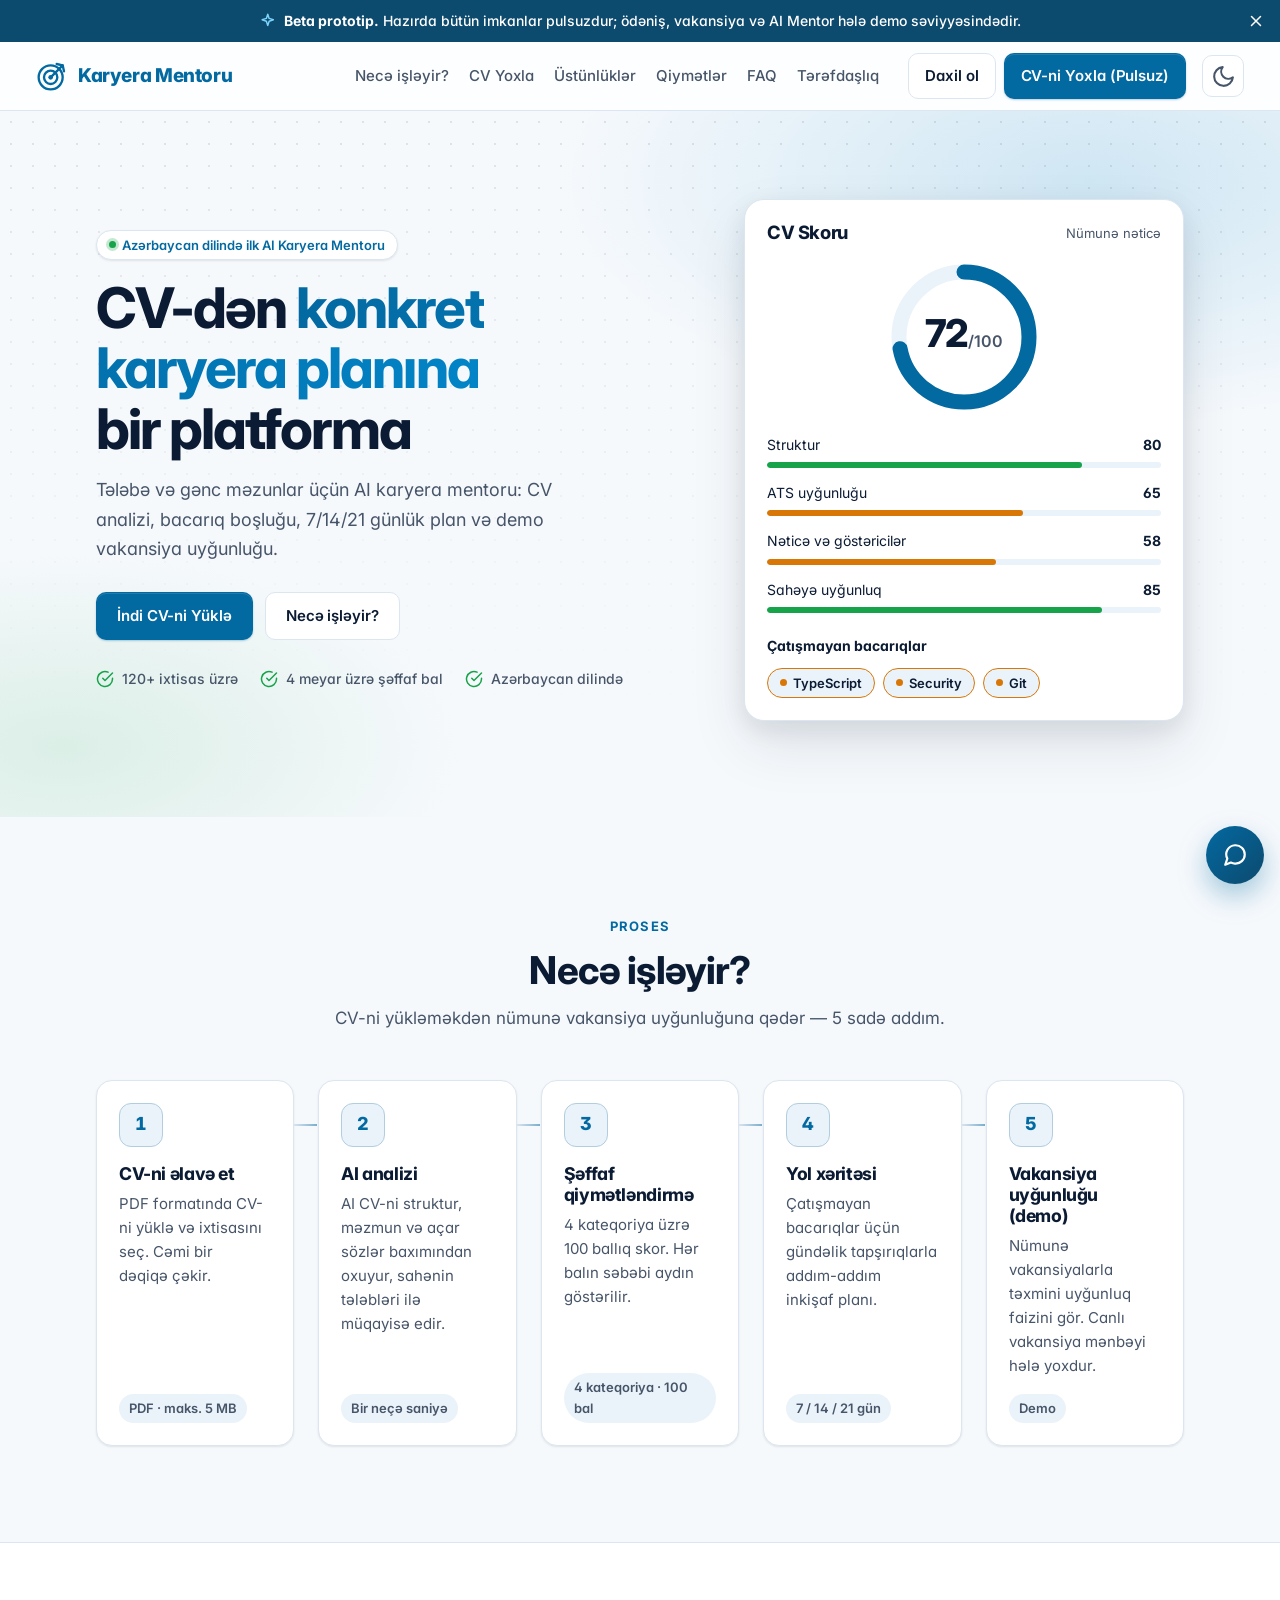
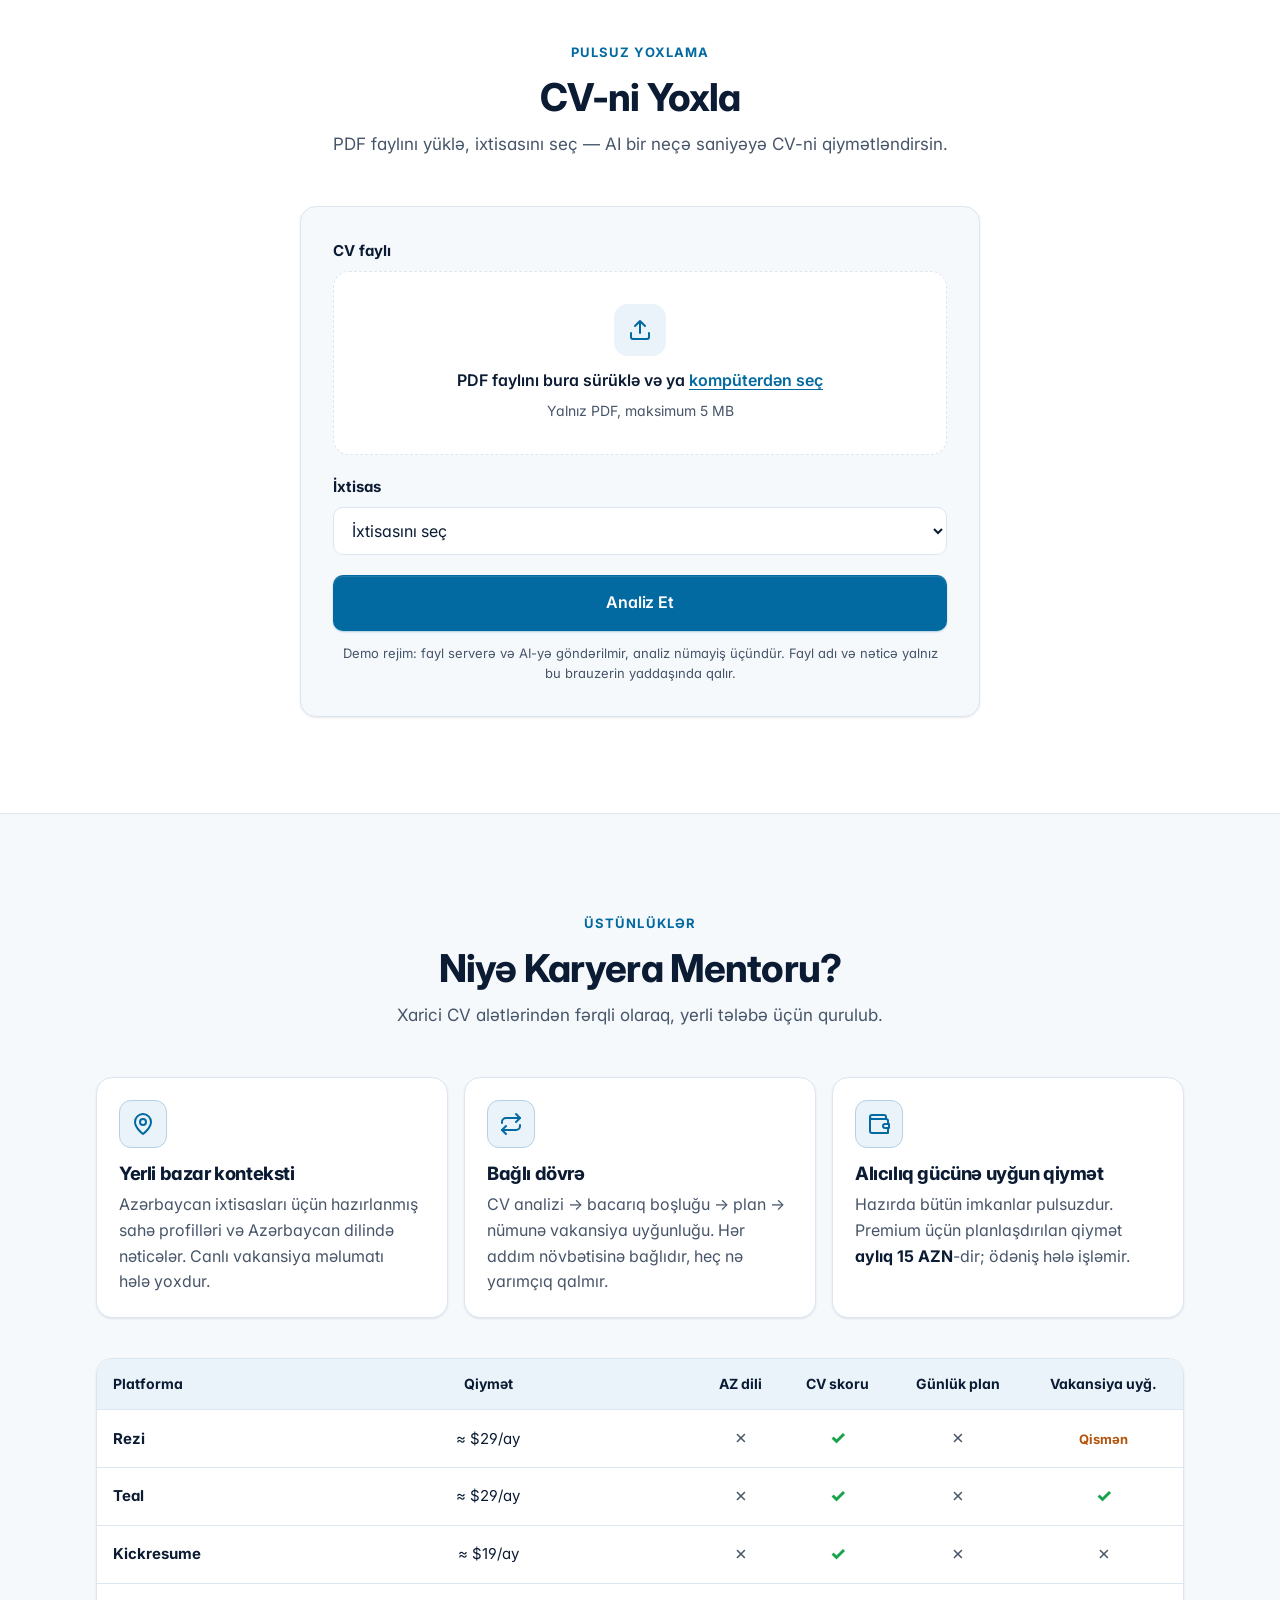
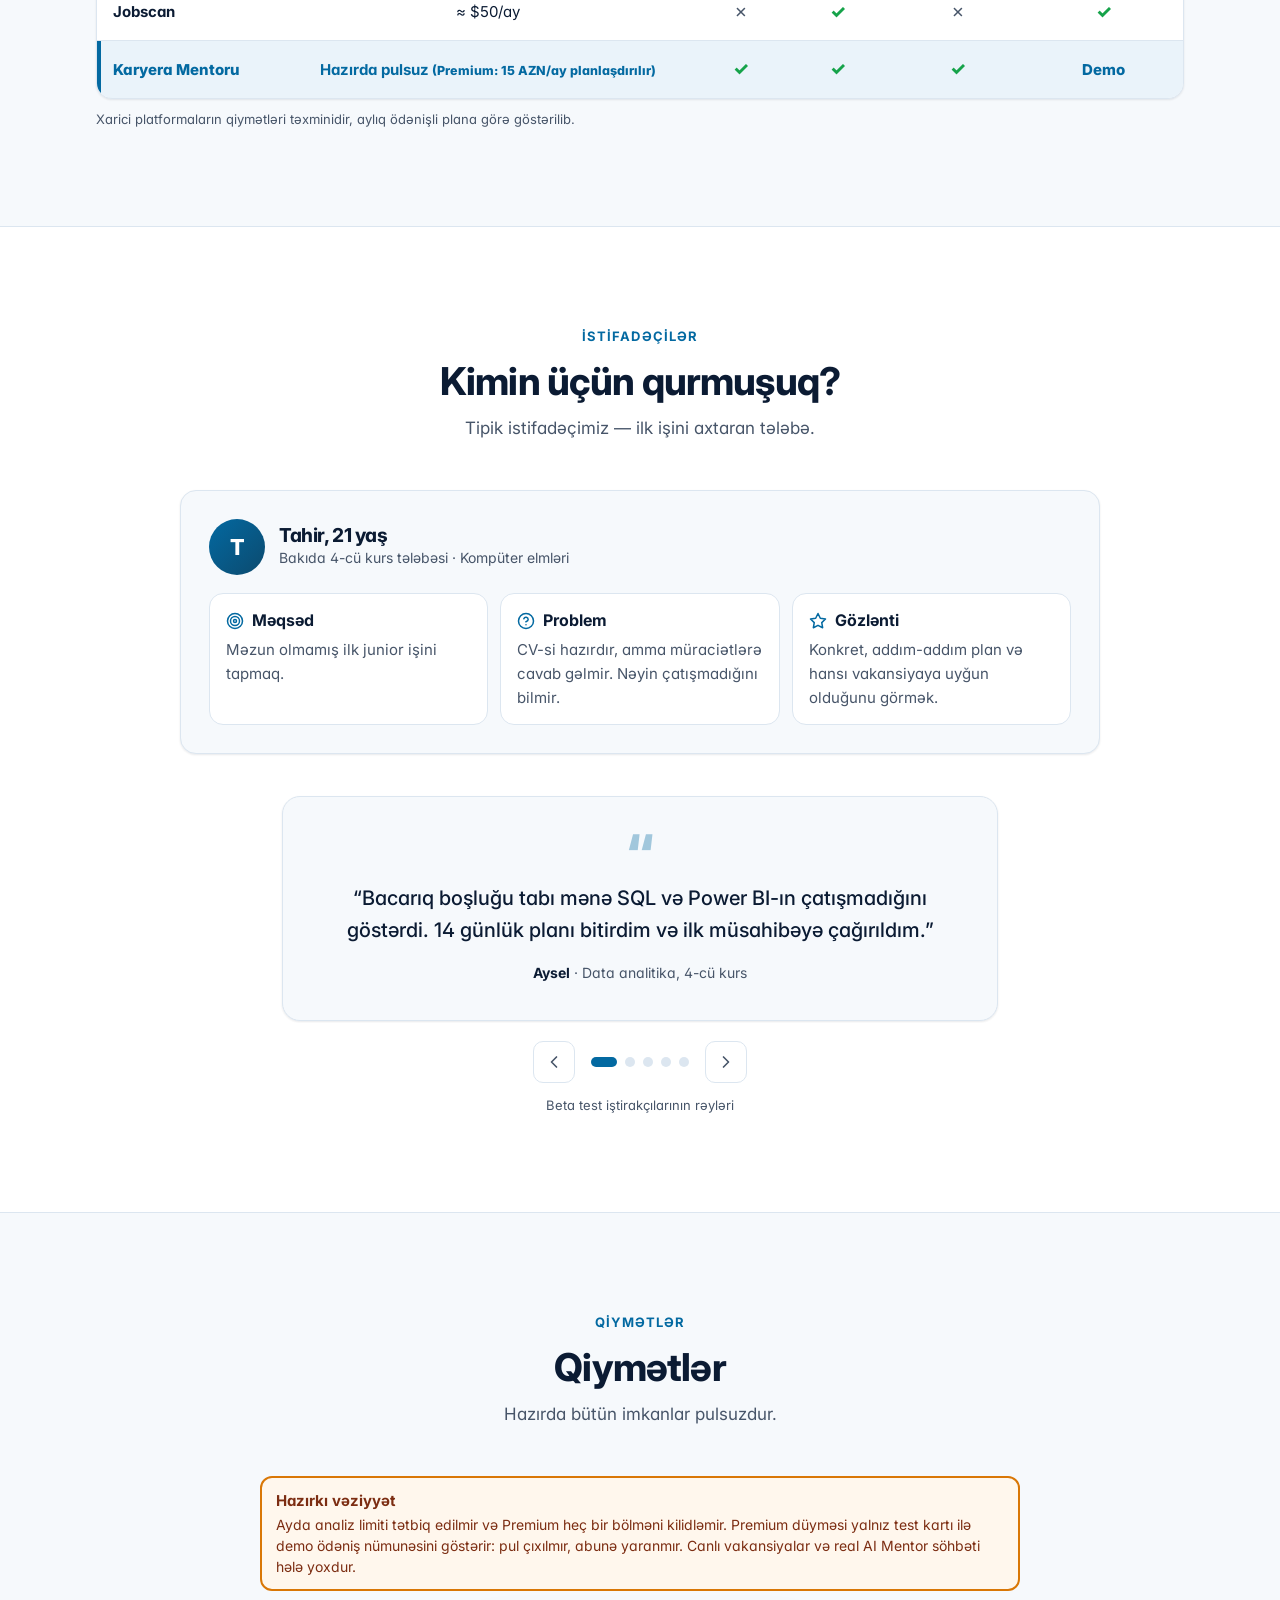
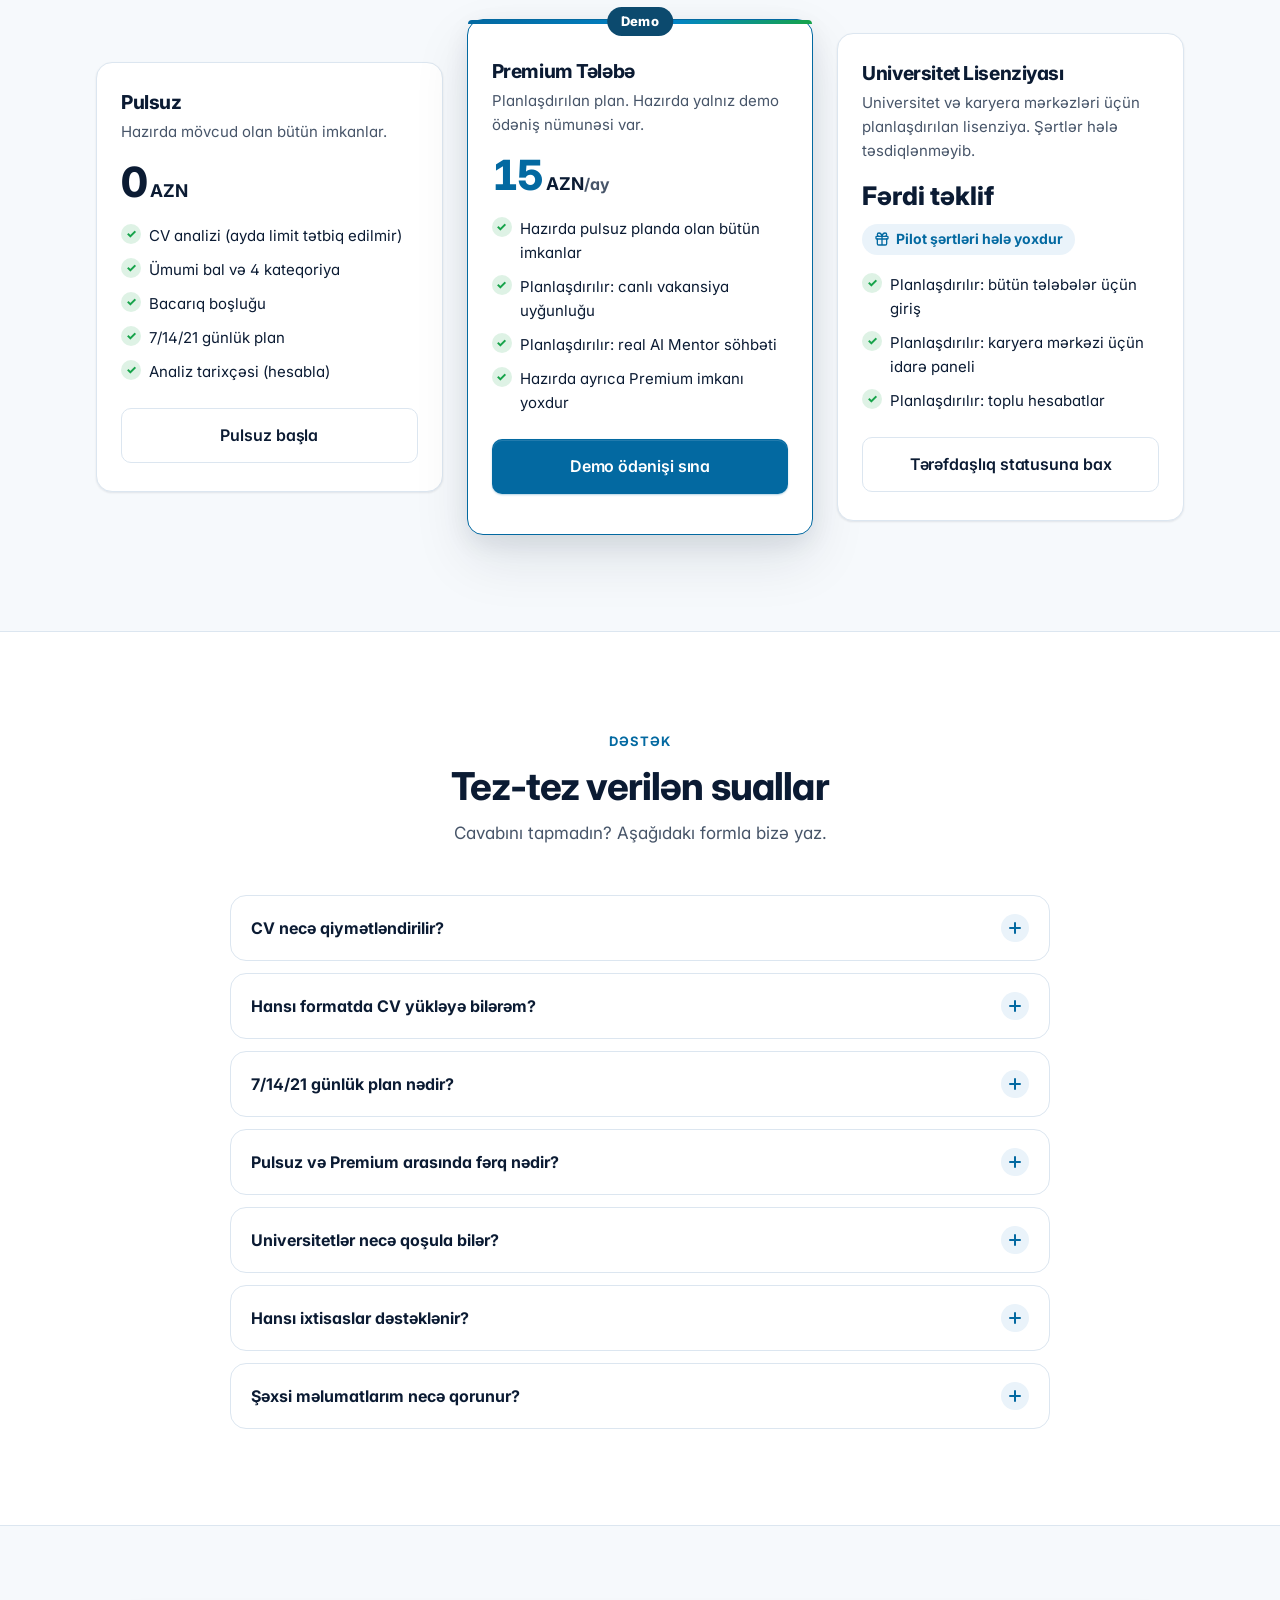
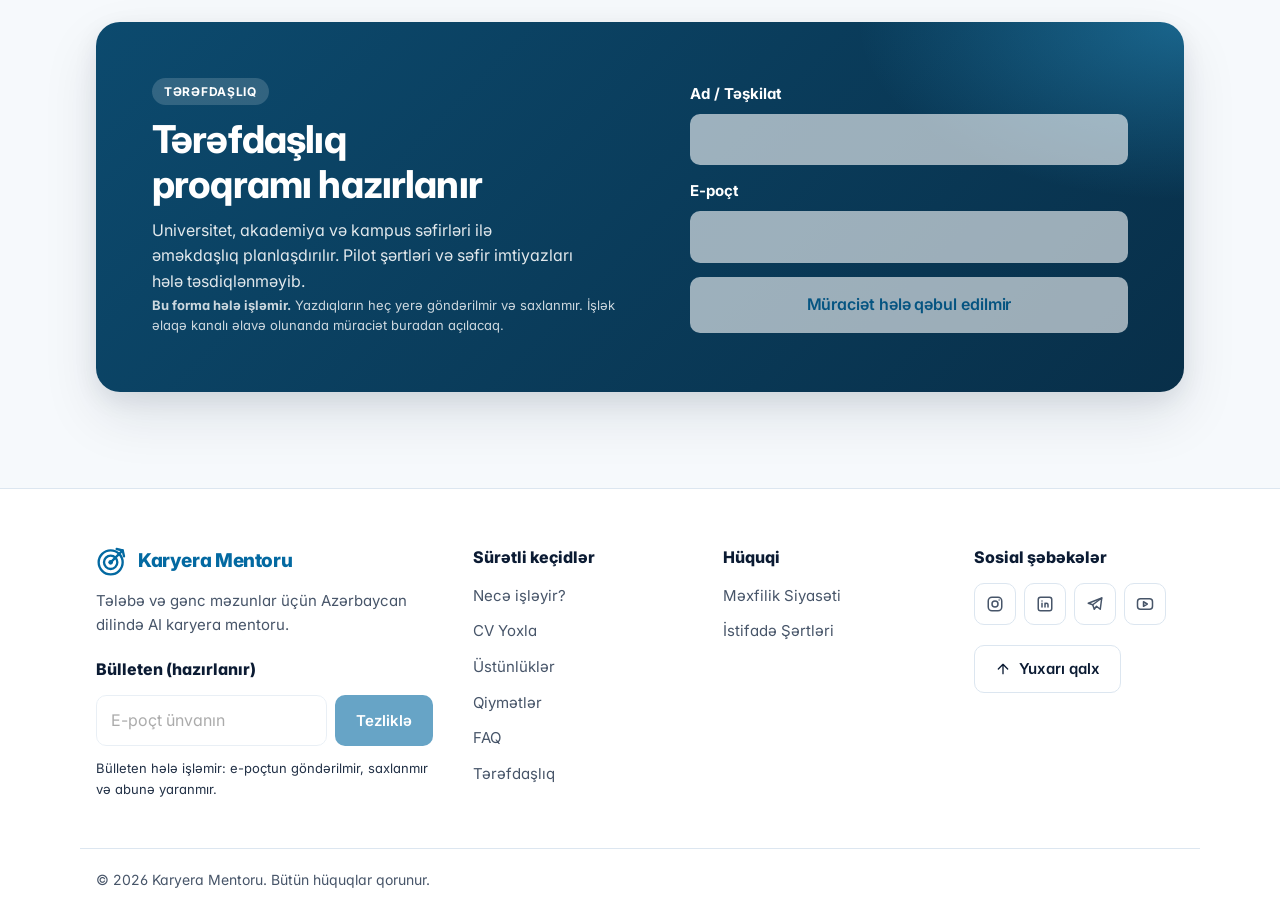
==== dizayn/index.html @ 11e1de04 "Show server profile and privacy notes, disable unfinished forms" ====
<!DOCTYPE html>
<html lang="az">
<head>
  <meta charset="UTF-8">
  <meta name="viewport" content="width=device-width, initial-scale=1.0">
  <title>Karyera Mentoru</title>

  <!-- Tema səhifə çəkilməmişdən əvvəl tətbiq olunsun (ağ "parıltı" olmasın) -->
  <script>
    (function () {
      try {
        var tema = localStorage.getItem("tema");
        if (tema === "dark" || (!tema && window.matchMedia("(prefers-color-scheme: dark)").matches)) {
          document.documentElement.setAttribute("data-theme", "dark");
        }
      } catch (error) {}
    })();
  </script>

  <!-- Brauzer tabındakı ikon -->
  <link rel="icon" type="image/svg+xml" href="assets/favicon.svg">

  <!-- Şrift: Inter (Azərbaycan hərfləri, o cümlədən "ə", tam dəstəklənir) -->
  <link rel="preconnect" href="https://fonts.googleapis.com">
  <link rel="preconnect" href="https://fonts.gstatic.com" crossorigin>
  <link href="https://fonts.googleapis.com/css2?family=Inter:wght@400;500;600;700;800&display=swap" rel="stylesheet">

  <!-- Stillər -->
  <link rel="stylesheet" href="css/style.css">

  <!-- JavaScript söndürülübsə, animasiyalı elementlər dərhal görünsün -->
  <noscript>
    <style>
      .reveal { opacity: 1; transform: none; }
      .ring-fill { stroke-dashoffset: calc(326.73 * (1 - var(--score) / 100)); }
      .bar-fill { width: calc(var(--value) * 1%); }
    </style>
  </noscript>
</head>
<body>

  <!-- ===== 1. Elan zolağı ===== -->
  <div class="announcement" id="elan">
    <p class="announcement-text">
      <svg class="ico" viewBox="0 0 24 24" aria-hidden="true"><path d="M12 3l1.9 5.8 5.8 1.9-5.8 1.9L12 18.4l-1.9-5.8-5.8-1.9 5.8-1.9z"/></svg> <strong>Beta prototip.</strong> Hazırda bütün imkanlar pulsuzdur; ödəniş, vakansiya və AI Mentor hələ demo səviyyəsindədir.
    </p>
    <button type="button" class="announcement-close" aria-label="Elanı bağla"><svg class="ico" viewBox="0 0 24 24" aria-hidden="true"><path d="M18 6 6 18M6 6l12 12"/></svg></button>
  </div>

  <!-- ===== 2. Header ===== -->
  <header class="site-header">
    <div class="container header-inner">
      <a href="#" class="logo" aria-label="Karyera Mentoru — ana səhifə">
        <img src="assets/favicon.svg" alt="" width="32" height="32">
        <span>Karyera Mentoru</span>
      </a>

      <nav class="main-nav" id="main-nav" aria-label="Əsas menyu">
        <ul class="nav-links">
          <li><a href="#nece-isleyir">Necə işləyir?</a></li>
          <li><a href="#cv-yoxla">CV Yoxla</a></li>
          <li><a href="#ustunlukler">Üstünlüklər</a></li>
          <li><a href="#qiymetler">Qiymətlər</a></li>
          <li><a href="#faq">FAQ</a></li>
          <li><a href="#terefdasliq">Tərəfdaşlıq</a></li>
        </ul>
        <div class="nav-actions">
          <button type="button" class="btn btn-ghost login-btn" id="login-btn">Daxil ol</button>

          <!-- Daxil olmuş istifadəçinin menyusu -->
          <div class="user-menu" id="user-menu" hidden>
            <button type="button" class="btn btn-ghost user-btn" id="user-btn" aria-expanded="false" aria-controls="user-dropdown">
              <span class="user-avatar" id="user-avatar" aria-hidden="true"></span>
              <span id="user-name"></span>
            </button>
            <div class="user-dropdown" id="user-dropdown" hidden>
              <p class="user-dropdown-name" id="user-full-name"></p>
              <p class="user-dropdown-email" id="user-email"></p>
              <p class="user-plan" id="user-plan"></p>
              <a href="#kabinet" class="btn btn-primary btn-block user-cabinet-link">Şəxsi kabinet</a>
              <button type="button" class="btn btn-ghost btn-block" id="logout-btn">Çıxış</button>
            </div>
          </div>
          <a href="#cv-yoxla" class="btn btn-primary">CV-ni Yoxla (Pulsuz)</a>
        </div>
      </nav>

      <div class="header-tools">
        <button type="button" class="icon-btn theme-toggle" aria-label="Qaranlıq rejimə keç"><svg class="ico i-moon" viewBox="0 0 24 24" aria-hidden="true"><path d="M21 12.8A9 9 0 1 1 11.2 3a7 7 0 0 0 9.8 9.8z"/></svg><svg class="ico i-sun" viewBox="0 0 24 24" aria-hidden="true"><circle cx="12" cy="12" r="4"/><path d="M12 2v2M12 20v2M4.9 4.9l1.4 1.4M17.7 17.7l1.4 1.4M2 12h2M20 12h2M4.9 19.1l1.4-1.4M17.7 6.3l1.4-1.4"/></svg></button>
        <button type="button" class="icon-btn menu-toggle" aria-label="Menyunu aç" aria-expanded="false" aria-controls="main-nav"><svg class="ico i-menu" viewBox="0 0 24 24" aria-hidden="true"><path d="M4 6h16M4 12h16M4 18h16"/></svg><svg class="ico i-close" viewBox="0 0 24 24" aria-hidden="true"><path d="M18 6 6 18M6 6l12 12"/></svg></button>
      </div>
    </div>
  </header>

  <main>
    <!-- ===== Şəxsi kabinet (yalnız daxil olmuş istifadəçi üçün, #kabinet ünvanında) ===== -->
    <section class="section cabinet" id="kabinet" aria-labelledby="cabinet-title" hidden>
      <div class="container">
        <a href="#" class="cabinet-back">← Ana səhifəyə qayıt</a>

        <div class="cabinet-head">
          <div>
            <h2 id="cabinet-title" tabindex="-1">Şəxsi kabinet</h2>
            <p class="cabinet-hello" id="cabinet-hello"></p>
          </div>
          <div class="cabinet-head-actions">
            <a href="#cv-yoxla" class="btn btn-primary">+ Yeni CV yoxla</a>
            <button type="button" class="btn btn-ghost" id="cabinet-logout">Çıxış</button>
          </div>
        </div>

        <!-- Statistika -->
        <div class="stats">
          <article class="card stat">
            <p class="stat-label">Son CV skoru</p>
            <p class="stat-value"><span id="stat-score">—</span><small>/100</small></p>
            <p class="stat-note" id="stat-score-note">Hələ analiz yoxdur</p>
          </article>
          <article class="card stat">
            <p class="stat-label">Analiz sayı</p>
            <p class="stat-value" id="stat-count">0</p>
            <p class="stat-note" id="stat-count-note">Bütün vaxt üzrə</p>
          </article>
          <article class="card stat">
            <p class="stat-label">Plan tamamlanması</p>
            <p class="stat-value"><span id="stat-plan">0</span><small>%</small></p>
            <div class="bar" aria-hidden="true"><span class="bar-fill is-good stat-plan-fill" id="stat-plan-bar"></span></div>
            <p class="stat-note" id="stat-plan-note">Son analizin planı</p>
          </article>
        </div>

        <div class="cabinet-grid">
          <!-- Analiz tarixçəsi -->
          <article class="card cabinet-card">
            <h3>Analiz tarixçəsi</h3>
            <div class="table-wrap" id="cabinet-table-wrap">
              <table class="history-table cabinet-table">
                <thead>
                  <tr>
                    <th scope="col">Tarix</th>
                    <th scope="col">Fayl</th>
                    <th scope="col">İxtisas</th>
                    <th scope="col">Bal</th>
                    <th scope="col">Plan</th>
                    <th scope="col"><span class="visually-hidden">Əməliyyat</span></th>
                  </tr>
                </thead>
                <tbody id="cabinet-history"></tbody>
              </table>
            </div>
            <div class="cabinet-empty" id="cabinet-empty" hidden>
              <p>Hələ heç bir CV analizi etməmisən.</p>
              <a href="#cv-yoxla" class="btn btn-primary">İlk CV-ni yoxla</a>
            </div>
          </article>

          <!-- Profil -->
          <article class="card cabinet-card">
            <h3>Profil</h3>
            <form class="auth-form" id="profile-form" novalidate>
              <div class="field">
                <label class="field-label" for="profile-name">Ad</label>
                <input type="text" id="profile-name" class="input" autocomplete="given-name" aria-describedby="profile-name-error">
                <p class="field-error" id="profile-name-error" role="alert"></p>
              </div>
              <div class="field">
                <label class="field-label" for="profile-surname">Soyad</label>
                <input type="text" id="profile-surname" class="input" autocomplete="family-name" aria-describedby="profile-surname-error">
                <p class="field-error" id="profile-surname-error" role="alert"></p>
              </div>
              <div class="field">
                <label class="field-label" for="profile-email">E-poçt</label>
                <input type="email" id="profile-email" class="input" readonly aria-describedby="profile-email-hint">
                <p class="field-hint" id="profile-email-hint">E-poçt hesabın açarıdır, dəyişdirilə bilməz.</p>
              </div>
              <div class="field">
                <label class="field-label" for="profile-major">İxtisas</label>
                <select id="profile-major" class="select" aria-describedby="profile-major-error"></select>
                <p class="field-error" id="profile-major-error" role="alert"></p>
              </div>
              <button type="submit" class="btn btn-primary btn-block">Yadda saxla</button>
            </form>
          </article>
        </div>
      </div>
    </section>

    <!-- ===== 3. Hero ===== -->
    <section class="hero" aria-labelledby="hero-title">
      <div class="container hero-inner">
        <div class="hero-text">
          <span class="pill pill-accent">Azərbaycan dilində ilk AI Karyera Mentoru</span>
          <h1 id="hero-title">CV-dən <span class="hl">konkret karyera planına</span> bir platforma</h1>
          <p class="hero-lead">
            Tələbə və gənc məzunlar üçün AI karyera mentoru: CV analizi, bacarıq boşluğu,
            7/14/21 günlük plan və demo vakansiya uyğunluğu.
          </p>
          <div class="hero-actions">
            <a href="#cv-yoxla" class="btn btn-primary">İndi CV-ni Yüklə</a>
            <a href="#nece-isleyir" class="btn btn-ghost">Necə işləyir?</a>
          </div>
          <ul class="hero-trust">
            <li><svg class="ico" viewBox="0 0 24 24" aria-hidden="true"><path d="M22 11.1V12a10 10 0 1 1-5.9-9.1"/><path d="M22 4 12 14l-3-3"/></svg> 120+ ixtisas üzrə</li>
            <li><svg class="ico" viewBox="0 0 24 24" aria-hidden="true"><path d="M22 11.1V12a10 10 0 1 1-5.9-9.1"/><path d="M22 4 12 14l-3-3"/></svg> 4 meyar üzrə şəffaf bal</li>
            <li><svg class="ico" viewBox="0 0 24 24" aria-hidden="true"><path d="M22 11.1V12a10 10 0 1 1-5.9-9.1"/><path d="M22 4 12 14l-3-3"/></svg> Azərbaycan dilində</li>
          </ul>
        </div>

        <!-- Nümunə nəticə kartı -->
        <article class="card score-card reveal" aria-label="Nümunə CV skoru: 72 / 100">
          <div class="score-head">
            <h2 class="score-title">CV Skoru</h2>
            <span class="score-note">Nümunə nəticə</span>
          </div>

          <div class="score-ring" style="--score: 72">
            <svg viewBox="0 0 120 120" aria-hidden="true">
              <circle class="ring-track" cx="60" cy="60" r="52"/>
              <circle class="ring-fill" cx="60" cy="60" r="52"/>
            </svg>
            <div class="ring-value">
              <span class="ring-number" data-count="72">72</span><span class="ring-max">/100</span>
            </div>
          </div>

          <ul class="score-bars">
            <li style="--value: 80">
              <div class="bar-label"><span>Struktur</span><strong>80</strong></div>
              <div class="bar" aria-hidden="true"><span class="bar-fill is-good"></span></div>
            </li>
            <li style="--value: 65">
              <div class="bar-label"><span>ATS uyğunluğu</span><strong>65</strong></div>
              <div class="bar" aria-hidden="true"><span class="bar-fill is-weak"></span></div>
            </li>
            <li style="--value: 58">
              <div class="bar-label"><span>Nəticə və göstəricilər</span><strong>58</strong></div>
              <div class="bar" aria-hidden="true"><span class="bar-fill is-weak"></span></div>
            </li>
            <li style="--value: 85">
              <div class="bar-label"><span>Sahəyə uyğunluq</span><strong>85</strong></div>
              <div class="bar" aria-hidden="true"><span class="bar-fill is-good"></span></div>
            </li>
          </ul>

          <div class="score-skills">
            <p class="score-skills-title">Çatışmayan bacarıqlar</p>
            <ul class="pill-list">
              <li class="pill pill-missing">TypeScript</li>
              <li class="pill pill-missing">Security</li>
              <li class="pill pill-missing">Git</li>
            </ul>
          </div>
        </article>
      </div>
    </section>

    <!-- ===== 4. Necə işləyir? ===== -->
    <section class="section" id="nece-isleyir" aria-labelledby="steps-title">
      <div class="container">
        <div class="section-head">
          <span class="eyebrow">Proses</span>
          <h2 id="steps-title">Necə işləyir?</h2>
          <p class="section-sub">CV-ni yükləməkdən nümunə vakansiya uyğunluğuna qədər — 5 sadə addım.</p>
        </div>

        <ol class="steps">
          <li class="card step reveal">
            <span class="step-num" aria-hidden="true">1</span>
            <h3>CV-ni əlavə et</h3>
            <p>PDF formatında CV-ni yüklə və ixtisasını seç. Cəmi bir dəqiqə çəkir.</p>
            <span class="step-tag">PDF · maks. 5 MB</span>
          </li>
          <li class="card step reveal">
            <span class="step-num" aria-hidden="true">2</span>
            <h3>AI analizi</h3>
            <p>AI CV-ni struktur, məzmun və açar sözlər baxımından oxuyur, sahənin tələbləri ilə müqayisə edir.</p>
            <span class="step-tag">Bir neçə saniyə</span>
          </li>
          <li class="card step reveal">
            <span class="step-num" aria-hidden="true">3</span>
            <h3>Şəffaf qiymətləndirmə</h3>
            <p>4 kateqoriya üzrə 100 ballıq skor. Hər balın səbəbi aydın göstərilir.</p>
            <span class="step-tag">4 kateqoriya · 100 bal</span>
          </li>
          <li class="card step reveal">
            <span class="step-num" aria-hidden="true">4</span>
            <h3>Yol xəritəsi</h3>
            <p>Çatışmayan bacarıqlar üçün gündəlik tapşırıqlarla addım-addım inkişaf planı.</p>
            <span class="step-tag">7 / 14 / 21 gün</span>
          </li>
          <li class="card step reveal">
            <span class="step-num" aria-hidden="true">5</span>
            <h3>Vakansiya uyğunluğu (demo)</h3>
            <p>Nümunə vakansiyalarla təxmini uyğunluq faizini gör. Canlı vakansiya mənbəyi hələ yoxdur.</p>
            <span class="step-tag">Demo</span>
          </li>
        </ol>
      </div>
    </section>

    <!-- ===== 5. CV Yoxla ===== -->
    <section class="section section-alt" id="cv-yoxla" aria-labelledby="cv-title">
      <div class="container">
        <div class="section-head">
          <span class="eyebrow">Pulsuz yoxlama</span>
          <h2 id="cv-title">CV-ni Yoxla</h2>
          <p class="section-sub">PDF faylını yüklə, ixtisasını seç — AI bir neçə saniyəyə CV-ni qiymətləndirsin.</p>
        </div>

        <!-- Yükləmə forması -->
        <form class="card cv-form" id="cv-form" novalidate>
          <!-- PDF zonası -->
          <div class="field">
            <span class="field-label" id="cv-file-label">CV faylı</span>
            <label class="dropzone" id="dropzone" for="cv-file">
              <input type="file" id="cv-file" class="visually-hidden" accept="application/pdf,.pdf" aria-describedby="cv-file-hint cv-file-error cv-privacy-note">
              <span class="dropzone-icon" aria-hidden="true"><svg class="ico" viewBox="0 0 24 24" aria-hidden="true"><path d="M21 15v4a2 2 0 0 1-2 2H5a2 2 0 0 1-2-2v-4M17 8l-5-5-5 5M12 3v12"/></svg></span>
              <span class="dropzone-title">PDF faylını bura sürüklə və ya <u>kompüterdən seç</u></span>
              <span class="dropzone-hint" id="cv-file-hint">Yalnız PDF, maksimum 5 MB</span>
            </label>

            <!-- Seçilmiş fayl -->
            <div class="file-chip" id="file-chip" hidden>
              <span class="file-chip-icon" aria-hidden="true"><svg class="ico" viewBox="0 0 24 24" aria-hidden="true"><path d="M14 3H7a2 2 0 0 0-2 2v14a2 2 0 0 0 2 2h10a2 2 0 0 0 2-2V8z"/><path d="M14 3v5h5M9 13h6M9 17h6"/></svg></span>
              <span class="file-chip-info">
                <strong class="file-chip-name" id="file-name"></strong>
                <span class="file-chip-size" id="file-size"></span>
              </span>
              <button type="button" class="file-chip-remove" id="file-remove" aria-label="Faylı sil"><svg class="ico" viewBox="0 0 24 24" aria-hidden="true"><path d="M18 6 6 18M6 6l12 12"/></svg></button>
            </div>
            <p class="field-error" id="cv-file-error" role="alert"></p>
          </div>

          <!-- İxtisas seçimi -->
          <div class="field">
            <label class="field-label" for="cv-major">İxtisas</label>
            <select id="cv-major" class="select" aria-describedby="cv-major-error">
              <option value="">İxtisasını seç</option>
              <!-- Qalan ixtisaslar js/script.js-dəki SPECIALTY_GROUPS siyahısından avtomatik əlavə olunur -->
            </select>
            <p class="field-error" id="cv-major-error" role="alert"></p>
          </div>

          <button type="submit" class="btn btn-primary btn-block" id="analyze-btn">Analiz Et</button>
          <p class="form-note" id="cv-privacy-note">Demo rejim: fayl serverə və AI-yə göndərilmir, analiz nümayiş üçündür. Fayl adı və nəticə yalnız bu brauzerin yaddaşında qalır.</p>

          <!-- Yüklənmə animasiyası -->
          <div class="loader" id="loader" hidden>
            <span class="loader-spinner" aria-hidden="true"></span>
            <p class="loader-text" id="loader-text" role="status" aria-live="polite">CV oxunur…</p>
            <div class="loader-bar" aria-hidden="true"><span class="loader-bar-fill"></span></div>
          </div>
        </form>

        <!-- Nəticə -->
        <div class="card result" id="result" hidden tabindex="-1" aria-labelledby="result-title">
          <div class="result-head">
            <div>
              <h3 class="result-title" id="result-title">Analiz nəticəsi</h3>
              <p class="result-meta" id="result-meta"></p>
            </div>
            <button type="button" class="btn btn-ghost" id="result-reset">Yeni CV yoxla</button>
          </div>

          <!-- Tablar -->
          <div class="tabs" role="tablist" aria-label="Nəticə bölmələri">
            <button type="button" class="tab" role="tab" id="tab-score" aria-selected="true" aria-controls="panel-score">Qiymətləndirmə</button>
            <button type="button" class="tab" role="tab" id="tab-skills" aria-selected="false" aria-controls="panel-skills">Bacarıq boşluğu</button>
            <button type="button" class="tab" role="tab" id="tab-plan" aria-selected="false" aria-controls="panel-plan">7/14/21 günlük plan</button>
            <button type="button" class="tab" role="tab" id="tab-jobs" aria-selected="false" aria-controls="panel-jobs">Vakansiya və tarixçə</button>
          </div>

          <!-- Tab 1: Qiymətləndirmə -->
          <div class="tab-panel" role="tabpanel" id="panel-score" aria-labelledby="tab-score">
            <!-- Yalnız real API nəticəsində: sahəyə uyğunluq çox aşağıdırsa -->
            <p class="result-warning" id="result-warning" role="status" hidden>
              <strong>Bu CV seçilən sahəyə uyğun görünmür.</strong>
              Sahə tələblərinə uyğunluq çox aşağıdır — başqa sahə seç və ya CV-ni hədəf vəzifəyə uyğunlaşdır.
            </p>
            <p class="result-summary" id="result-summary" hidden></p>
            <div class="assess">
              <div class="assess-total">
                <div class="score-ring" id="result-ring" style="--score: 0">
                  <svg viewBox="0 0 120 120" aria-hidden="true">
                    <circle class="ring-track" cx="60" cy="60" r="52"/>
                    <circle class="ring-fill" cx="60" cy="60" r="52"/>
                  </svg>
                  <div class="ring-value">
                    <span class="ring-number" id="result-number" data-count="0">0</span><span class="ring-max">/100</span>
                  </div>
                </div>
                <p class="assess-verdict" id="result-verdict"></p>
              </div>

              <ul class="score-bars assess-bars" id="result-bars"></ul>
            </div>

            <div class="assess-lists">
              <div class="assess-list is-good">
                <h4><svg class="ico" viewBox="0 0 24 24" aria-hidden="true"><path d="M22 11.1V12a10 10 0 1 1-5.9-9.1"/><path d="M22 4 12 14l-3-3"/></svg> Güclü tərəflər</h4>
                <ul id="result-strengths"></ul>
              </div>
              <div class="assess-list is-weak">
                <h4><svg class="ico" viewBox="0 0 24 24" aria-hidden="true"><path d="M10.3 3.9 1.8 18a2 2 0 0 0 1.7 3h17a2 2 0 0 0 1.7-3L13.7 3.9a2 2 0 0 0-3.4 0z"/><path d="M12 9v4M12 17h.01"/></svg> Zəif tərəflər</h4>
                <ul id="result-weaknesses"></ul>
              </div>
            </div>
          </div>

          <!-- Tab 2: Bacarıq boşluğu -->
          <div class="tab-panel" role="tabpanel" id="panel-skills" aria-labelledby="tab-skills" hidden>
            <div class="gap-summary">
              <p class="gap-summary-text" id="gap-summary"></p>
              <div class="bar" aria-hidden="true"><span class="bar-fill is-good" id="gap-bar"></span></div>
            </div>

            <div class="gap-groups">
              <div class="gap-group">
                <h4><span class="dot is-good" aria-hidden="true"></span> CV-də olan bacarıqlar</h4>
                <ul class="pill-list" id="skills-have"></ul>
              </div>
              <div class="gap-group">
                <h4><span class="dot is-weak" aria-hidden="true"></span> Çatışmayan bacarıqlar</h4>
                <ul class="pill-list" id="skills-missing"></ul>
              </div>
            </div>

            <p class="tab-tip"><svg class="ico" viewBox="0 0 24 24" aria-hidden="true"><path d="M9 18h6M10 22h4M12 2a7 7 0 0 0-4 12.7V17h8v-2.3A7 7 0 0 0 12 2z"/></svg> Çatışmayan bacarıqlar avtomatik olaraq <strong>7/14/21 günlük plana</strong> əlavə olunub.</p>
          </div>

          <!-- Tab 3: 7/14/21 günlük plan -->
          <div class="tab-panel" role="tabpanel" id="panel-plan" aria-labelledby="tab-plan" hidden>
            <div class="plan-top">
              <div class="segmented" role="group" aria-label="Planın müddəti">
                <button type="button" class="segment" data-days="7" aria-pressed="true">7 gün</button>
                <button type="button" class="segment" data-days="14" aria-pressed="false">14 gün</button>
                <button type="button" class="segment" data-days="21" aria-pressed="false">21 gün</button>
              </div>
              <div class="plan-progress">
                <span id="plan-progress-text">0 / 0 tapşırıq · 0%</span>
                <div class="bar" aria-hidden="true"><span class="bar-fill is-good plan-progress-fill" id="plan-progress-bar"></span></div>
              </div>
            </div>

            <div class="plan-days" id="plan-days"></div>
          </div>

          <!-- Tab 4: Vakansiya və tarixçə -->
          <div class="tab-panel" role="tabpanel" id="panel-jobs" aria-labelledby="tab-jobs" hidden>
            <h4 class="panel-subtitle">Nümunə vakansiyalar</h4>
            <p class="panel-note">Bunlar real elan deyil: şirkətlər və vəzifələr şablondan yaradılır, canlı vakansiya mənbəyi hələ yoxdur. Faiz CV nəticən və bacarıqlarına görə hesablanan təxmini göstəricidir.</p>
            <ul class="jobs" id="jobs-list"></ul>

            <h4 class="panel-subtitle">Analiz tarixçəsi</h4>
            <div class="table-wrap">
              <table class="history-table">
                <thead>
                  <tr>
                    <th scope="col">Tarix</th>
                    <th scope="col">Fayl</th>
                    <th scope="col">İxtisas</th>
                    <th scope="col">Bal</th>
                  </tr>
                </thead>
                <tbody id="history-body"></tbody>
              </table>
            </div>
          </div>
        </div>
      </div>
    </section>

    <!-- ===== 6. Niyə Karyera Mentoru? ===== -->
    <section class="section" id="ustunlukler" aria-labelledby="why-title">
      <div class="container">
        <div class="section-head">
          <span class="eyebrow">Üstünlüklər</span>
          <h2 id="why-title">Niyə Karyera Mentoru?</h2>
          <p class="section-sub">Xarici CV alətlərindən fərqli olaraq, yerli tələbə üçün qurulub.</p>
        </div>

        <div class="why-cards">
          <article class="card why-card reveal">
            <span class="why-icon" aria-hidden="true"><svg class="ico" viewBox="0 0 24 24" aria-hidden="true"><path d="M20 10c0 6-8 12-8 12s-8-6-8-12a8 8 0 0 1 16 0z"/><circle cx="12" cy="10" r="3"/></svg></span>
            <h3>Yerli bazar konteksti</h3>
            <p>Azərbaycan ixtisasları üçün hazırlanmış sahə profilləri və Azərbaycan dilində nəticələr. Canlı vakansiya məlumatı hələ yoxdur.</p>
          </article>
          <article class="card why-card reveal">
            <span class="why-icon" aria-hidden="true"><svg class="ico" viewBox="0 0 24 24" aria-hidden="true"><path d="M17 2l4 4-4 4"/><path d="M3 11v-1a4 4 0 0 1 4-4h14"/><path d="M7 22l-4-4 4-4"/><path d="M21 13v1a4 4 0 0 1-4 4H3"/></svg></span>
            <h3>Bağlı dövrə</h3>
            <p>CV analizi → bacarıq boşluğu → plan → nümunə vakansiya uyğunluğu. Hər addım növbətisinə bağlıdır, heç nə yarımçıq qalmır.</p>
          </article>
          <article class="card why-card reveal">
            <span class="why-icon" aria-hidden="true"><svg class="ico" viewBox="0 0 24 24" aria-hidden="true"><path d="M19 7V5a2 2 0 0 0-2-2H5a2 2 0 0 0 0 4h14a2 2 0 0 1 2 2v3M3 5v14a2 2 0 0 0 2 2h16v-5"/><path d="M18 12a2 2 0 0 0 0 4h4v-4z"/></svg></span>
            <h3>Alıcılıq gücünə uyğun qiymət</h3>
            <p>Hazırda bütün imkanlar pulsuzdur. Premium üçün planlaşdırılan qiymət <strong>aylıq 15 AZN</strong>-dir; ödəniş hələ işləmir.</p>
          </article>
        </div>

        <!-- Müqayisə cədvəli -->
        <p class="scroll-hint" aria-hidden="true">← Cədvəli yana sürüşdür →</p>
        <div class="table-wrap compare-wrap" tabindex="0" role="region" aria-labelledby="compare-caption">
          <table class="compare-table">
            <caption id="compare-caption" class="visually-hidden">Karyera Mentoru və digər CV alətlərinin müqayisəsi</caption>
            <thead>
              <tr>
                <th scope="col">Platforma</th>
                <th scope="col">Qiymət</th>
                <th scope="col">AZ dili</th>
                <th scope="col">CV skoru</th>
                <th scope="col">Günlük plan</th>
                <th scope="col">Vakansiya uyğ.</th>
              </tr>
            </thead>
            <tbody>
              <tr>
                <th scope="row">Rezi</th>
                <td>≈ $29/ay</td>
                <td><span class="no">✗</span><span class="visually-hidden">Yoxdur</span></td>
                <td><span class="yes">✓</span><span class="visually-hidden">Var</span></td>
                <td><span class="no">✗</span><span class="visually-hidden">Yoxdur</span></td>
                <td><span class="part">Qismən</span></td>
              </tr>
              <tr>
                <th scope="row">Teal</th>
                <td>≈ $29/ay</td>
                <td><span class="no">✗</span><span class="visually-hidden">Yoxdur</span></td>
                <td><span class="yes">✓</span><span class="visually-hidden">Var</span></td>
                <td><span class="no">✗</span><span class="visually-hidden">Yoxdur</span></td>
                <td><span class="yes">✓</span><span class="visually-hidden">Var</span></td>
              </tr>
              <tr>
                <th scope="row">Kickresume</th>
                <td>≈ $19/ay</td>
                <td><span class="no">✗</span><span class="visually-hidden">Yoxdur</span></td>
                <td><span class="yes">✓</span><span class="visually-hidden">Var</span></td>
                <td><span class="no">✗</span><span class="visually-hidden">Yoxdur</span></td>
                <td><span class="no">✗</span><span class="visually-hidden">Yoxdur</span></td>
              </tr>
              <tr>
                <th scope="row">Jobscan</th>
                <td>≈ $50/ay</td>
                <td><span class="no">✗</span><span class="visually-hidden">Yoxdur</span></td>
                <td><span class="yes">✓</span><span class="visually-hidden">Var</span></td>
                <td><span class="no">✗</span><span class="visually-hidden">Yoxdur</span></td>
                <td><span class="yes">✓</span><span class="visually-hidden">Var</span></td>
              </tr>
              <tr class="is-highlight">
                <th scope="row">Karyera Mentoru</th>
                <td><strong>Hazırda pulsuz</strong> <small>(Premium: 15 AZN/ay planlaşdırılır)</small></td>
                <td><span class="yes">✓</span><span class="visually-hidden">Var</span></td>
                <td><span class="yes">✓</span><span class="visually-hidden">Var</span></td>
                <td><span class="yes">✓</span><span class="visually-hidden">Var</span></td>
                <td>Demo</td>
              </tr>
            </tbody>
          </table>
        </div>
        <p class="table-note">Xarici platformaların qiymətləri təxminidir, aylıq ödənişli plana görə göstərilib.</p>
      </div>
    </section>

    <!-- ===== 7. Persona və rəylər ===== -->
    <section class="section section-alt" id="reyler" aria-labelledby="persona-title">
      <div class="container">
        <div class="section-head">
          <span class="eyebrow">İstifadəçilər</span>
          <h2 id="persona-title">Kimin üçün qurmuşuq?</h2>
          <p class="section-sub">Tipik istifadəçimiz — ilk işini axtaran tələbə.</p>
        </div>

        <!-- Persona -->
        <article class="card persona reveal">
          <div class="persona-head">
            <span class="persona-avatar" aria-hidden="true">T</span>
            <div>
              <h3 class="persona-name">Tahir, 21 yaş</h3>
              <p class="persona-role">Bakıda 4-cü kurs tələbəsi · Kompüter elmləri</p>
            </div>
          </div>
          <dl class="persona-grid">
            <div class="persona-item">
              <dt><svg class="ico" viewBox="0 0 24 24" aria-hidden="true"><circle cx="12" cy="12" r="10"/><circle cx="12" cy="12" r="6"/><circle cx="12" cy="12" r="2"/></svg> Məqsəd</dt>
              <dd>Məzun olmamış ilk junior işini tapmaq.</dd>
            </div>
            <div class="persona-item">
              <dt><svg class="ico" viewBox="0 0 24 24" aria-hidden="true"><circle cx="12" cy="12" r="10"/><path d="M9.1 9a3 3 0 0 1 5.8 1c0 2-3 3-3 3M12 17h.01"/></svg> Problem</dt>
              <dd>CV-si hazırdır, amma müraciətlərə cavab gəlmir. Nəyin çatışmadığını bilmir.</dd>
            </div>
            <div class="persona-item">
              <dt><svg class="ico" viewBox="0 0 24 24" aria-hidden="true"><path d="M12 2l3.1 6.3 6.9 1-5 4.9 1.2 6.8L12 17.8 5.8 21l1.2-6.8-5-4.9 6.9-1z"/></svg> Gözlənti</dt>
              <dd>Konkret, addım-addım plan və hansı vakansiyaya uyğun olduğunu görmək.</dd>
            </div>
          </dl>
        </article>

        <!-- Rəylər karuseli -->
        <div class="carousel" id="reviews" role="region" aria-roledescription="karusel" aria-label="İstifadəçi rəyləri">
          <div class="carousel-viewport">
            <ul class="carousel-track" id="carousel-track" aria-live="off">
              <li class="carousel-slide" role="group" aria-roledescription="slayd" aria-label="1 / 5">
                <blockquote class="review">
                  <p>“Bacarıq boşluğu tabı mənə SQL və Power BI-ın çatışmadığını göstərdi. 14 günlük planı bitirdim və ilk müsahibəyə çağırıldım.”</p>
                  <footer><strong>Aysel</strong> · Data analitika, 4-cü kurs</footer>
                </blockquote>
              </li>
              <li class="carousel-slide" role="group" aria-roledescription="slayd" aria-label="2 / 5">
                <blockquote class="review">
                  <p>“Hər balın niyə verildiyini görmək çox faydalı oldu. CV-mi bir axşamda yenidən yazdım.”</p>
                  <footer><strong>Murad</strong> · Kompüter elmləri, məzun</footer>
                </blockquote>
              </li>
              <li class="carousel-slide" role="group" aria-roledescription="slayd" aria-label="3 / 5">
                <blockquote class="review">
                  <p>“Xarici saytlar bizim bazarı tanımır. Burada tövsiyələr və vakansiyalar yerli idi.”</p>
                  <footer><strong>Nərmin</strong> · Marketinq, 3-cü kurs</footer>
                </blockquote>
              </li>
              <li class="carousel-slide" role="group" aria-roledescription="slayd" aria-label="4 / 5">
                <blockquote class="review">
                  <p>“7 günlük plan qısa və konkretdir — hər gün nə edəcəyimi bilirdim.”</p>
                  <footer><strong>Elvin</strong> · İnşaat mühəndisliyi, məzun</footer>
                </blockquote>
              </li>
              <li class="carousel-slide" role="group" aria-roledescription="slayd" aria-label="5 / 5">
                <blockquote class="review">
                  <p>“Aylıq 15 AZN tələbə büdcəsinə uyğundur. Əvvəlcə pulsuz versiya ilə başladım.”</p>
                  <footer><strong>Leyla</strong> · Maliyyə, 4-cü kurs</footer>
                </blockquote>
              </li>
            </ul>
          </div>

          <div class="carousel-controls">
            <button type="button" class="icon-btn carousel-btn" id="carousel-prev" aria-label="Əvvəlki rəy"><svg class="ico" viewBox="0 0 24 24" aria-hidden="true"><path d="M15 18l-6-6 6-6"/></svg></button>
            <div class="carousel-dots" id="carousel-dots"></div>
            <button type="button" class="icon-btn carousel-btn" id="carousel-next" aria-label="Növbəti rəy"><svg class="ico" viewBox="0 0 24 24" aria-hidden="true"><path d="M9 18l6-6-6-6"/></svg></button>
          </div>
          <p class="carousel-note">Beta test iştirakçılarının rəyləri</p>
        </div>
      </div>
    </section>

    <!-- ===== 8. Qiymətlər ===== -->
    <section class="section" id="qiymetler" aria-labelledby="pricing-title">
      <div class="container">
        <div class="section-head">
          <span class="eyebrow">Qiymətlər</span>
          <h2 id="pricing-title">Qiymətlər</h2>
          <p class="section-sub">Hazırda bütün imkanlar pulsuzdur.</p>
        </div>

        <p class="demo-warning pricing-note" role="note">
          <strong>Hazırkı vəziyyət</strong>
          Ayda analiz limiti tətbiq edilmir və Premium heç bir bölməni kilidləmir. Premium düyməsi yalnız test kartı ilə demo ödəniş nümunəsini göstərir: pul çıxılmır, abunə yaranmır. Canlı vakansiyalar və real AI Mentor söhbəti hələ yoxdur.
        </p>

        <div class="pricing">
          <!-- Pulsuz -->
          <article class="card price-card reveal">
            <h3 class="price-name">Pulsuz</h3>
            <p class="price-desc">Hazırda mövcud olan bütün imkanlar.</p>
            <p class="price-amount"><span>0</span> AZN</p>
            <ul class="price-features">
              <li>CV analizi (ayda limit tətbiq edilmir)</li>
              <li>Ümumi bal və 4 kateqoriya</li>
              <li>Bacarıq boşluğu</li>
              <li>7/14/21 günlük plan</li>
              <li>Analiz tarixçəsi (hesabla)</li>
            </ul>
            <a href="#cv-yoxla" class="btn btn-ghost btn-block">Pulsuz başla</a>
          </article>

          <!-- Premium Tələbə (vurğulanmış) -->
          <article class="card price-card is-featured reveal" aria-label="Premium Tələbə — planlaşdırılan plan, hazırda demo">
            <span class="price-badge">Demo</span>
            <h3 class="price-name">Premium Tələbə</h3>
            <p class="price-desc">Planlaşdırılan plan. Hazırda yalnız demo ödəniş nümunəsi var.</p>
            <p class="price-amount"><span>15</span> AZN<small>/ay</small></p>
            <ul class="price-features">
              <li>Hazırda pulsuz planda olan bütün imkanlar</li>
              <li>Planlaşdırılır: canlı vakansiya uyğunluğu</li>
              <li>Planlaşdırılır: real AI Mentor söhbəti</li>
              <li>Hazırda ayrıca Premium imkanı yoxdur</li>
            </ul>
            <button type="button" class="btn btn-primary btn-block" data-plan="premium">Demo ödənişi sına</button>
          </article>

          <!-- Universitet Lisenziyası -->
          <article class="card price-card reveal">
            <h3 class="price-name">Universitet Lisenziyası</h3>
            <p class="price-desc">Universitet və karyera mərkəzləri üçün planlaşdırılan lisenziya. Şərtlər hələ təsdiqlənməyib.</p>
            <p class="price-amount price-amount-text">Fərdi təklif</p>
            <p class="price-pilot"><svg class="ico" viewBox="0 0 24 24" aria-hidden="true"><rect x="3" y="8" width="18" height="4" rx="1"/><path d="M12 8v13M19 12v7a2 2 0 0 1-2 2H7a2 2 0 0 1-2-2v-7M7.5 8a2.5 2.5 0 0 1 0-5C11 3 12 8 12 8s1-5 4.5-5a2.5 2.5 0 0 1 0 5"/></svg> Pilot şərtləri hələ yoxdur</p>
            <ul class="price-features">
              <li>Planlaşdırılır: bütün tələbələr üçün giriş</li>
              <li>Planlaşdırılır: karyera mərkəzi üçün idarə paneli</li>
              <li>Planlaşdırılır: toplu hesabatlar</li>
            </ul>
            <a href="#terefdasliq" class="btn btn-ghost btn-block">Tərəfdaşlıq statusuna bax</a>
          </article>
        </div>
      </div>
    </section>

    <!-- ===== 9. FAQ ===== -->
    <section class="section section-alt" id="faq" aria-labelledby="faq-title">
      <div class="container">
        <div class="section-head">
          <span class="eyebrow">Dəstək</span>
          <h2 id="faq-title">Tez-tez verilən suallar</h2>
          <p class="section-sub">Cavabını tapmadın? Aşağıdakı formla bizə yaz.</p>
        </div>

        <div class="faq" id="faq-list">
          <div class="faq-item">
            <h3 class="faq-q">
              <button type="button" class="faq-btn" aria-expanded="false" aria-controls="faq-a1" id="faq-q1">
                CV necə qiymətləndirilir?
                <span class="faq-icon" aria-hidden="true"></span>
              </button>
            </h3>
            <div class="faq-a" id="faq-a1" role="region" aria-labelledby="faq-q1">
              <div class="faq-a-inner">
                <p>AI CV-ni 4 kateqoriya üzrə yoxlayır: Struktur, ATS uyğunluğu, Nəticə və göstəricilər, Sahəyə uyğunluq. Hər biri 100 ballıq şkalada qiymətləndirilir, ümumi bal isə onların ortalamasıdır. Hər balın səbəbi güclü və zəif tərəflərdə izah olunur.</p>
              </div>
            </div>
          </div>

          <div class="faq-item">
            <h3 class="faq-q">
              <button type="button" class="faq-btn" aria-expanded="false" aria-controls="faq-a2" id="faq-q2">
                Hansı formatda CV yükləyə bilərəm?
                <span class="faq-icon" aria-hidden="true"></span>
              </button>
            </h3>
            <div class="faq-a" id="faq-a2" role="region" aria-labelledby="faq-q2">
              <div class="faq-a-inner">
                <p>Hazırda yalnız PDF, maksimum 5 MB. CV-n Word-dədirsə, "Fayl → Saxla → PDF" ilə PDF kimi saxlayıb yüklə.</p>
              </div>
            </div>
          </div>

          <div class="faq-item">
            <h3 class="faq-q">
              <button type="button" class="faq-btn" aria-expanded="false" aria-controls="faq-a3" id="faq-q3">
                7/14/21 günlük plan nədir?
                <span class="faq-icon" aria-hidden="true"></span>
              </button>
            </h3>
            <div class="faq-a" id="faq-a3" role="region" aria-labelledby="faq-q3">
              <div class="faq-a-inner">
                <p>Çatışmayan bacarıqlara və CV-nin zəif tərəflərinə görə qurulan gündəlik tapşırıqlar siyahısıdır. Müddəti özün seçirsən: 7 gün — sürətli düzəliş, 21 gün — dərin hazırlıq. Tapşırıqları işarələdikcə irəliləyişini görürsən.</p>
              </div>
            </div>
          </div>

          <div class="faq-item">
            <h3 class="faq-q">
              <button type="button" class="faq-btn" aria-expanded="false" aria-controls="faq-a4" id="faq-q4">
                Pulsuz və Premium arasında fərq nədir?
                <span class="faq-icon" aria-hidden="true"></span>
              </button>
            </h3>
            <div class="faq-a" id="faq-a4" role="region" aria-labelledby="faq-q4">
              <div class="faq-a-inner">
                <p>Hazırda funksional fərq yoxdur: ayda analiz limiti tətbiq edilmir və bütün bölmələr hər hesabda açıqdır. Premium (planlaşdırılan qiymət: aylıq 15 AZN) hələ satışda deyil; saytdakı ödəniş yalnız test kartı ilə demo nümunədir və yeni imkan açmır. Canlı vakansiyalar və real AI Mentor söhbəti hələ yoxdur: vakansiyalar nümunədir, mentor isə açar sözlərə görə hazır məsləhətlər verir.</p>
              </div>
            </div>
          </div>

          <div class="faq-item">
            <h3 class="faq-q">
              <button type="button" class="faq-btn" aria-expanded="false" aria-controls="faq-a5" id="faq-q5">
                Universitetlər necə qoşula bilər?
                <span class="faq-icon" aria-hidden="true"></span>
              </button>
            </h3>
            <div class="faq-a" id="faq-a5" role="region" aria-labelledby="faq-q5">
              <div class="faq-a-inner">
                <p>Universitet lisenziyası və tərəfdaşlıq proqramı hələ hazırlanır, şərtləri təsdiqlənməyib. Saytda işləyən müraciət kanalı yoxdur: aşağıdakı Tərəfdaşlıq forması hələ heç yerə göndərmir.</p>
              </div>
            </div>
          </div>

          <div class="faq-item">
            <h3 class="faq-q">
              <button type="button" class="faq-btn" aria-expanded="false" aria-controls="faq-a6" id="faq-q6">
                Hansı ixtisaslar dəstəklənir?
                <span class="faq-icon" aria-hidden="true"></span>
              </button>
            </h3>
            <div class="faq-a" id="faq-a6" role="region" aria-labelledby="faq-q6">
              <div class="faq-a-inner">
                <p>Azərbaycan universitetlərinin bakalavr ixtisaslarından 120-dən çoxu, 7 qrupda: informasiya texnologiyaları, biznes və maliyyə, mühəndislik və sənaye, hüquq, media və sosial, səhiyyə və kənd təsərrüfatı, xidmət və yaradıcı sahələr (müəllimlik daxil), təbiət elmləri. Siyahıda olmayan ixtisas üçün "Digər"i seç.</p>
              </div>
            </div>
          </div>

          <div class="faq-item">
            <h3 class="faq-q">
              <button type="button" class="faq-btn" aria-expanded="false" aria-controls="faq-a7" id="faq-q7">
                Şəxsi məlumatlarım necə qorunur?
                <span class="faq-icon" aria-hidden="true"></span>
              </button>
            </h3>
            <div class="faq-a" id="faq-a7" role="region" aria-labelledby="faq-q7">
              <div class="faq-a-inner">
                <p id="faq-privacy-answer">Bu demo rejimdə (fayl kimi açılanda və ya server tapılmayanda) CV faylın serverə və AI-yə göndərilmir, analiz nümayiş üçündür. Fayl adı, nəticə və hesab məlumatı yalnız bu brauzerin yaddaşında (localStorage) qalır və brauzer məlumatını təmizləməklə silinir. Server rejimində (sayt backend tərəfindən açılanda) CV analiz üçün serverə və Gemini-yə göndərilir; bu rejimin qaydaları sayt backend ilə açılanda göstərilir.</p>
              </div>
            </div>
          </div>
        </div>
      </div>
    </section>

    <!-- ===== 10. Tərəfdaşlıq ===== -->
    <section class="section" id="terefdasliq" aria-labelledby="partner-title">
      <div class="container">
        <div class="partner reveal">
          <div class="partner-text">
            <span class="partner-label">Tərəfdaşlıq</span>
            <h2 id="partner-title">Tərəfdaşlıq proqramı hazırlanır</h2>
            <p>Universitet, akademiya və kampus səfirləri ilə əməkdaşlıq planlaşdırılır. Pilot şərtləri və səfir imtiyazları hələ təsdiqlənməyib.</p>
            <p class="form-note partner-note" id="partner-note" role="note"><strong>Bu forma hələ işləmir.</strong> Yazdıqların heç yerə göndərilmir və saxlanmır. İşlək əlaqə kanalı əlavə olunanda müraciət buradan açılacaq.</p>
          </div>

          <form class="partner-form" id="partner-form" novalidate>
            <div class="field">
              <label class="field-label" for="partner-name">Ad / Təşkilat</label>
              <input type="text" id="partner-name" class="input" autocomplete="organization" disabled aria-describedby="partner-note partner-name-error">
              <p class="field-error" id="partner-name-error" role="alert"></p>
            </div>
            <div class="field">
              <label class="field-label" for="partner-email">E-poçt</label>
              <input type="email" id="partner-email" class="input" autocomplete="email" disabled aria-describedby="partner-note partner-email-error">
              <p class="field-error" id="partner-email-error" role="alert"></p>
            </div>
            <button type="submit" class="btn btn-light btn-block" disabled>Müraciət hələ qəbul edilmir</button>
          </form>
        </div>
      </div>
    </section>
  </main>

  <!-- ===== 11. Footer ===== -->
  <footer class="site-footer">
    <div class="container footer-grid">
      <!-- Loqo və bülleten -->
      <div class="footer-col footer-brand">
        <a href="#" class="logo">
          <img src="assets/favicon.svg" alt="" width="32" height="32">
          <span>Karyera Mentoru</span>
        </a>
        <p class="footer-desc">Tələbə və gənc məzunlar üçün Azərbaycan dilində AI karyera mentoru.</p>
        <form class="newsletter" id="newsletter-form" novalidate>
          <label class="footer-title" for="newsletter-email">Bülleten (hazırlanır)</label>
          <div class="newsletter-row">
            <input type="email" id="newsletter-email" class="input" placeholder="E-poçt ünvanın" autocomplete="email" disabled aria-describedby="newsletter-note">
            <button type="submit" class="btn btn-primary" disabled>Tezliklə</button>
          </div>
          <p class="form-note newsletter-note" id="newsletter-note">Bülleten hələ işləmir: e-poçtun göndərilmir, saxlanmır və abunə yaranmır.</p>
        </form>
      </div>

      <!-- Sürətli keçidlər -->
      <nav class="footer-col" aria-label="Sürətli keçidlər">
        <p class="footer-title">Sürətli keçidlər</p>
        <ul class="footer-links">
          <li><a href="#nece-isleyir">Necə işləyir?</a></li>
          <li><a href="#cv-yoxla">CV Yoxla</a></li>
          <li><a href="#ustunlukler">Üstünlüklər</a></li>
          <li><a href="#qiymetler">Qiymətlər</a></li>
          <li><a href="#faq">FAQ</a></li>
          <li><a href="#terefdasliq">Tərəfdaşlıq</a></li>
        </ul>
      </nav>

      <!-- Hüquqi -->
      <nav class="footer-col" aria-label="Hüquqi məlumat">
        <p class="footer-title">Hüquqi</p>
        <ul class="footer-links">
          <li><button type="button" class="link-btn" data-soon>Məxfilik Siyasəti</button></li>
          <li><button type="button" class="link-btn" data-soon>İstifadə Şərtləri</button></li>
        </ul>
      </nav>

      <!-- Sosial şəbəkələr -->
      <div class="footer-col">
        <p class="footer-title">Sosial şəbəkələr</p>
        <ul class="footer-social">
          <li><button type="button" class="icon-btn" data-soon aria-label="Instagram"><svg class="ico" viewBox="0 0 24 24" aria-hidden="true"><rect x="3" y="3" width="18" height="18" rx="5"/><circle cx="12" cy="12" r="4"/><path d="M17.5 6.5h.01"/></svg></button></li>
          <li><button type="button" class="icon-btn" data-soon aria-label="LinkedIn"><svg class="ico" viewBox="0 0 24 24" aria-hidden="true"><rect x="3" y="3" width="18" height="18" rx="3"/><path d="M8 11v5M8 8h.01M12 16v-5M16 16v-3a2 2 0 0 0-4 0"/></svg></button></li>
          <li><button type="button" class="icon-btn" data-soon aria-label="Telegram"><svg class="ico" viewBox="0 0 24 24" aria-hidden="true"><path d="M21 4 3 11l6 2 2 6 3-4 5 4z"/><path d="M9 13l12-9"/></svg></button></li>
          <li><button type="button" class="icon-btn" data-soon aria-label="YouTube"><svg class="ico" viewBox="0 0 24 24" aria-hidden="true"><rect x="2" y="5" width="20" height="14" rx="4"/><path d="m10 9 5 3-5 3z"/></svg></button></li>
        </ul>
        <button type="button" class="btn btn-ghost to-top" id="to-top"><svg class="ico" viewBox="0 0 24 24" aria-hidden="true"><path d="M12 19V5M5 12l7-7 7 7"/></svg> Yuxarı qalx</button>
      </div>
    </div>

    <div class="container footer-bottom">
      <p>© 2026 Karyera Mentoru. Bütün hüquqlar qorunur.</p>
    </div>
  </footer>

  <!-- ===== Giriş / Qeydiyyat pəncərəsi ===== -->
  <dialog class="modal" id="auth-modal" aria-labelledby="auth-title">
    <div class="modal-head">
      <h2 class="modal-title" id="auth-title">
        <img src="assets/favicon.svg" alt="" width="28" height="28">
        Karyera Mentoru
      </h2>
      <button type="button" class="modal-close" id="auth-close" aria-label="Pəncərəni bağla"><svg class="ico" viewBox="0 0 24 24" aria-hidden="true"><path d="M18 6 6 18M6 6l12 12"/></svg></button>
    </div>

    <div class="tabs auth-tabs" role="tablist" aria-label="Giriş və ya qeydiyyat">
      <button type="button" class="tab" role="tab" id="tab-login" aria-selected="true" aria-controls="panel-login">Giriş</button>
      <button type="button" class="tab" role="tab" id="tab-register" aria-selected="false" aria-controls="panel-register">Qeydiyyat</button>
    </div>

    <!-- Giriş -->
    <div class="tab-panel" role="tabpanel" id="panel-login" aria-labelledby="tab-login">
      <form class="auth-form" id="login-form" novalidate>
        <div class="field">
          <label class="field-label" for="login-email">E-poçt</label>
          <input type="email" id="login-email" class="input" autocomplete="email" aria-describedby="login-email-error">
          <p class="field-error" id="login-email-error" role="alert"></p>
        </div>
        <div class="field">
          <label class="field-label" for="login-pass">Şifrə</label>
          <div class="pass-wrap">
            <input type="password" id="login-pass" class="input" autocomplete="current-password" aria-describedby="login-pass-error">
            <button type="button" class="pass-toggle" aria-label="Şifrəni göstər" data-target="login-pass"><svg class="ico" viewBox="0 0 24 24" aria-hidden="true"><path d="M2 12s3.5-7 10-7 10 7 10 7-3.5 7-10 7S2 12 2 12z"/><circle cx="12" cy="12" r="3"/></svg></button>
          </div>
          <p class="field-error" id="login-pass-error" role="alert"></p>
        </div>
        <p class="form-notice" id="login-notice" role="status"></p>
        <p class="form-error" id="login-error" role="alert"></p>
        <button type="submit" class="btn btn-primary btn-block">Daxil ol</button>
        <p class="auth-switch">Hesabın yoxdur? <button type="button" class="link-btn auth-switch-btn" data-tab="tab-register">Qeydiyyatdan keç</button></p>
      </form>
    </div>

    <!-- Qeydiyyat -->
    <div class="tab-panel" role="tabpanel" id="panel-register" aria-labelledby="tab-register" hidden>
      <form class="auth-form" id="register-form" novalidate>
        <div class="field-row">
          <div class="field">
            <label class="field-label" for="reg-name">Ad</label>
            <input type="text" id="reg-name" class="input" autocomplete="given-name" aria-describedby="reg-name-error">
            <p class="field-error" id="reg-name-error" role="alert"></p>
          </div>
          <div class="field">
            <label class="field-label" for="reg-surname">Soyad</label>
            <input type="text" id="reg-surname" class="input" autocomplete="family-name" aria-describedby="reg-surname-error">
            <p class="field-error" id="reg-surname-error" role="alert"></p>
          </div>
        </div>
        <div class="field">
          <label class="field-label" for="reg-email">E-poçt</label>
          <input type="email" id="reg-email" class="input" autocomplete="email" aria-describedby="reg-email-error">
          <p class="field-error" id="reg-email-error" role="alert"></p>
        </div>
        <div class="field">
          <label class="field-label" for="reg-pass">Şifrə <span class="field-hint" id="reg-pass-hint">(min. 8 simvol)</span></label>
          <div class="pass-wrap">
            <input type="password" id="reg-pass" class="input" autocomplete="new-password" aria-describedby="reg-pass-error">
            <button type="button" class="pass-toggle" aria-label="Şifrəni göstər" data-target="reg-pass"><svg class="ico" viewBox="0 0 24 24" aria-hidden="true"><path d="M2 12s3.5-7 10-7 10 7 10 7-3.5 7-10 7S2 12 2 12z"/><circle cx="12" cy="12" r="3"/></svg></button>
          </div>
          <p class="field-error" id="reg-pass-error" role="alert"></p>
        </div>
        <div class="field">
          <label class="field-label" for="reg-pass2">Şifrə təkrarı</label>
          <input type="password" id="reg-pass2" class="input" autocomplete="new-password" aria-describedby="reg-pass2-error">
          <p class="field-error" id="reg-pass2-error" role="alert"></p>
        </div>
        <div class="field">
          <label class="field-label" for="reg-major">İxtisas</label>
          <select id="reg-major" class="select" aria-describedby="reg-major-error"></select>
          <p class="field-error" id="reg-major-error" role="alert"></p>
        </div>
        <div class="field">
          <label class="check">
            <input type="checkbox" id="reg-consent" aria-describedby="reg-consent-error">
            <span>Məxfilik Siyasəti və İstifadə Şərtləri ilə razıyam</span>
          </label>
          <p class="field-error" id="reg-consent-error" role="alert"></p>
        </div>
        <p class="form-error" id="register-error" role="alert"></p>
        <button type="submit" class="btn btn-primary btn-block">Qeydiyyatdan keç</button>
        <p class="auth-switch">Artıq hesabın var? <button type="button" class="link-btn auth-switch-btn" data-tab="tab-login">Daxil ol</button></p>
      </form>
    </div>

    <div class="auth-divider"><span>və ya</span></div>
    <button type="button" class="btn btn-ghost btn-block google-btn" id="google-btn">
      <span class="google-g" aria-hidden="true">G</span> Google ilə davam et
    </button>
    <p class="form-note auth-note" id="google-note" role="status"></p>

    <p class="auth-demo"><svg class="ico" viewBox="0 0 24 24" aria-hidden="true"><rect x="4" y="11" width="16" height="10" rx="2"/><path d="M8 11V7a4 4 0 0 1 8 0v4"/></svg> DEMO: hesab yalnız bu brauzerdə saxlanılır. Real şifrəni istifadə etmə.</p>
  </dialog>

  <!-- ===== Ödəniş pəncərəsi (DEMO) ===== -->
  <dialog class="modal pay-modal" id="pay-modal" aria-labelledby="pay-title">
    <div class="modal-head">
      <h2 class="modal-title" id="pay-title">Premium Tələbə</h2>
      <button type="button" class="modal-close" id="pay-close" aria-label="Pəncərəni bağla"><svg class="ico" viewBox="0 0 24 24" aria-hidden="true"><path d="M18 6 6 18M6 6l12 12"/></svg></button>
    </div>

    <p class="demo-warning" role="note">
      <strong><svg class="ico" viewBox="0 0 24 24" aria-hidden="true"><path d="M10.3 3.9 1.8 18a2 2 0 0 0 1.7 3h17a2 2 0 0 0 1.7-3L13.7 3.9a2 2 0 0 0-3.4 0z"/><path d="M12 9v4M12 17h.01"/></svg> DEMO — kart məlumatı daxil etmə.</strong>
      Bu pəncərədə kart sahəsi yoxdur: yalnız test kartı ilə ödənişin nümunəsi göstərilir. Pul çıxılmır, real abunə yaranmır və yeni imkan açılmır.
    </p>

    <!-- Ödəniş nümunəsi -->
    <div id="pay-step-form">
      <div class="pay-summary">
        <div>
          <p class="pay-plan">Premium Tələbə (demo)</p>
          <p class="pay-plan-note">Planlaşdırılan plan · hazırda ayrıca imkan açmır</p>
        </div>
        <p class="pay-price"><strong>15</strong> AZN<small>/ay</small></p>
      </div>

      <form class="auth-form" id="pay-form" novalidate autocomplete="off">
        <dl class="pay-test-card" aria-label="Test kartı nümunəsi">
          <div><dt>Kart</dt><dd>Test kartı (real kart deyil)</dd></div>
          <div><dt>Nömrə</dt><dd>4242 4242 4242 4242</dd></div>
          <div><dt>Müddət</dt><dd>12/28</dd></div>
          <div><dt>CVV</dt><dd>123</dd></div>
        </dl>
        <button type="submit" class="btn btn-primary btn-block" id="pay-submit">Test kartı ilə demo ödənişi tamamla</button>
        <p class="form-note">Demo rejim: kartdan pul çıxılmır, real abunəlik yaranmır.</p>
      </form>
    </div>

    <!-- Emal olunur -->
    <div class="pay-step pay-processing" id="pay-step-processing" hidden>
      <span class="loader-spinner" aria-hidden="true"></span>
      <p role="status">Demo ödəniş nümunəsi emal olunur…</p>
    </div>

    <!-- Uğurlu -->
    <div class="pay-step pay-success" id="pay-step-success" hidden>
      <span class="pay-success-icon" aria-hidden="true"><svg class="ico" viewBox="0 0 24 24" aria-hidden="true"><path d="M22 11.1V12a10 10 0 1 1-5.9-9.1"/><path d="M22 4 12 14l-3-3"/></svg></span>
      <h3>Demo ödəniş tamamlandı</h3>
      <p>Heç bir pul çıxılmayıb və real abunə yaranmayıb. Bu qeyd yalnız bu brauzerdə saxlanır; yeni imkan açılmır, bütün bölmələr əvvəlcədən açıqdır.</p>
      <button type="button" class="btn btn-primary btn-block" id="pay-done">Davam et</button>
    </div>
  </dialog>

  <!-- ===== AI Mentor çatı ===== -->
  <button type="button" class="chat-fab" id="chat-fab" aria-label="AI Mentor çatını aç" aria-expanded="false" aria-controls="chat-panel">
    <span class="chat-fab-icon" aria-hidden="true"><svg class="ico i-chat" viewBox="0 0 24 24" aria-hidden="true"><path d="M21 11.5a8.4 8.4 0 0 1-9 8.4 8.5 8.5 0 0 1-3.8-.9L3 21l1.9-5.7A8.4 8.4 0 0 1 12 3a8.5 8.5 0 0 1 9 8.5z"/></svg><svg class="ico i-close" viewBox="0 0 24 24" aria-hidden="true"><path d="M18 6 6 18M6 6l12 12"/></svg></span>
  </button>

  <section class="chat-panel" id="chat-panel" aria-labelledby="chat-title" hidden>
    <div class="chat-head">
      <span class="chat-avatar" aria-hidden="true"><svg class="ico" viewBox="0 0 24 24" aria-hidden="true"><rect x="3" y="8" width="18" height="12" rx="3"/><path d="M12 4v4M9 14h.01M15 14h.01"/></svg></span>
      <div class="chat-head-text">
        <h2 class="chat-title" id="chat-title">AI Mentor</h2>
        <p class="chat-sub">Demo · AI deyil, açar sözlərə görə hazır cavablar. Yazdıqların serverə göndərilmir.</p>
      </div>
      <button type="button" class="modal-close chat-close" id="chat-close" aria-label="Çatı bağla"><svg class="ico" viewBox="0 0 24 24" aria-hidden="true"><path d="M18 6 6 18M6 6l12 12"/></svg></button>
    </div>

    <div class="chat-log" id="chat-log" role="log" aria-live="polite" aria-label="Mesajlar"></div>

    <div class="chat-chips" id="chat-chips" aria-label="Tez suallar">
      <button type="button" class="chat-chip">CV necə yazım?</button>
      <button type="button" class="chat-chip">Müsahibəyə hazırlıq</button>
      <button type="button" class="chat-chip">LinkedIn profili</button>
      <button type="button" class="chat-chip">Staj tapmaq</button>
      <button type="button" class="chat-chip">Maaş danışığı</button>
    </div>

    <form class="chat-form" id="chat-form" autocomplete="off">
      <label class="visually-hidden" for="chat-input">Sualını yaz</label>
      <input type="text" id="chat-input" class="input" placeholder="Sualını yaz…" maxlength="300">
      <button type="submit" class="btn btn-primary chat-send" aria-label="Göndər"><svg class="ico" viewBox="0 0 24 24" aria-hidden="true"><path d="M22 2 11 13M22 2l-7 20-4-9-9-4z"/></svg></button>
    </form>
  </section>

  <!-- Toast bildirişləri -->
  <div class="toast-area" id="toast-area" aria-live="polite"></div>

  <!-- İnteraktivlik -->
  <script src="js/script.js"></script>
</body>
</html>
---- dizayn/css/style.css ----
/* ===== Rəng dəyişənləri (açıq rejim) ===== */
/* Palitra: peşəkar göy (etibar) + uğur yaşılı (inkişaf) — "Job Board / CV" üslubu */
:root {
  --primary: #0369A1;
  --primary-dark: #0C4A6E;
  --primary-light: #0284C7;
  --success: #16A34A;
  --warning: #D97706;
  --bg: #F6F9FC;
  --card: #FFFFFF;
  --text: #0B1B33;
  --muted: #475569;
  --border: #DCE6F0;
  --soft: #EAF3FA;
  /* Link mətni (ağ fonda kontrast ≥ 4.5:1) */
  --link: #0369A1;
  /* Kölgələr: yumşaq, laylı */
  --shadow-sm: 0 1px 2px rgba(11, 27, 51, 0.06), 0 1px 3px rgba(11, 27, 51, 0.04);
  --shadow-md: 0 4px 12px rgba(11, 27, 51, 0.06), 0 12px 32px rgba(11, 27, 51, 0.06);
  --shadow-lg: 0 8px 24px rgba(11, 27, 51, 0.08), 0 24px 56px rgba(11, 27, 51, 0.10);
  --shadow-primary: 0 8px 20px rgba(3, 105, 161, 0.25);
  --font-sans: "Inter", system-ui, -apple-system, "Segoe UI", sans-serif;
  --ease-out: cubic-bezier(0.22, 1, 0.36, 1);
  color-scheme: light;
}

/* ===== Rəng dəyişənləri (qaranlıq rejim) ===== */
[data-theme="dark"] {
  /* Brauzerin öz elementləri (seçim siyahısı, sürüşdürmə zolağı, çekboks) də qaranlıq olsun */
  color-scheme: dark;
  /* Qaranlıq fonda linklər oxunaqlı olsun (kontrast ≥ 4.5:1) */
  --primary-light: #38BDF8;
  --link: #7DD3FC;
  --success: #22C55E;
  --bg: #0A1220;
  --card: #111B2E;
  --text: #E6EDF7;
  --muted: #9AA9BF;
  --border: #22314B;
  --soft: #16253F;
  --shadow-sm: 0 1px 2px rgba(0, 0, 0, 0.3);
  --shadow-md: 0 8px 24px rgba(0, 0, 0, 0.35);
  --shadow-lg: 0 16px 48px rgba(0, 0, 0, 0.45);
}

/* ===== Əsas stillər ===== */
*,
*::before,
*::after {
  box-sizing: border-box;
}

body {
  margin: 0;
  font-family: var(--font-sans);
  -webkit-font-smoothing: antialiased;
  font-feature-settings: "cv11", "ss01";
  font-size: 16px;
  line-height: 1.6;
  color: var(--text);
  background: var(--bg);
}

a {
  color: var(--link);
}

/* "hidden" atributu olan element həmişə gizli qalsın */
[hidden] {
  display: none !important;
}

/* Ekranda görünməyən, amma ekran oxuyucunun oxuduğu element */
.visually-hidden {
  position: absolute;
  width: 1px;
  height: 1px;
  margin: -1px;
  padding: 0;
  overflow: hidden;
  clip: rect(0 0 0 0);
  white-space: nowrap;
  border: 0;
}

:focus-visible {
  outline: 3px solid var(--primary-light);
  outline-offset: 2px;
}

.container {
  width: 100%;
  max-width: 1120px;
  margin: 0 auto;
  padding: 0 16px;
}

/* ===== Düymələr ===== */
.btn {
  display: inline-flex;
  align-items: center;
  justify-content: center;
  padding: 11px 20px;
  border: 1px solid transparent;
  border-radius: 12px;
  font: inherit;
  font-weight: 700;
  font-size: 15px;
  text-decoration: none;
  white-space: nowrap;
  cursor: pointer;
  transition: transform 0.2s, box-shadow 0.2s, background 0.2s;
}

.btn:hover {
  transform: translateY(-2px);
  box-shadow: 0 8px 20px rgba(3, 105, 161, 0.25);
}

.btn-primary {
  background: var(--primary);
  color: #fff;
}

.btn-ghost {
  background: transparent;
  color: var(--text);
  border-color: var(--border);
}

.icon-btn {
  display: inline-grid;
  place-items: center;
  width: 42px;
  height: 42px;
  padding: 0;
  border: 1px solid var(--border);
  border-radius: 12px;
  background: var(--card);
  color: var(--text);
  font-size: 20px;
  line-height: 1;
  cursor: pointer;
}

.icon-btn:hover {
  background: var(--soft);
}

/* ===== 1. Elan zolağı ===== */
.announcement {
  position: relative;
  padding: 10px 48px;
  background: var(--primary);
  color: #fff;
  text-align: center;
  font-size: 14px;
}

.announcement-text {
  margin: 0;
}

.announcement-close {
  position: absolute;
  top: 50%;
  right: 8px;
  transform: translateY(-50%);
  width: 32px;
  height: 32px;
  border: 0;
  border-radius: 8px;
  background: transparent;
  color: #fff;
  font-size: 22px;
  line-height: 1;
  cursor: pointer;
}

.announcement-close:hover {
  background: rgba(255, 255, 255, 0.15);
}

.announcement-close:focus-visible {
  outline-color: #fff;
}

.announcement.is-hidden {
  display: none;
}

/* ===== 2. Header ===== */
.site-header {
  position: sticky;
  top: 0;
  z-index: 50;
  background: var(--card);
  border-bottom: 1px solid var(--border);
}

.header-inner {
  display: flex;
  align-items: center;
  justify-content: space-between;
  gap: 16px;
  min-height: 68px;
}

.logo {
  display: flex;
  align-items: center;
  gap: 10px;
  color: var(--primary);
  font-weight: 800;
  font-size: 19px;
  text-decoration: none;
  white-space: nowrap;
}

[data-theme="dark"] .logo {
  color: var(--text);
}

.header-tools {
  display: flex;
  align-items: center;
  gap: 8px;
}

/* Mobil menyu paneli */
.main-nav {
  display: none;
  position: absolute;
  top: 100%;
  left: 0;
  right: 0;
  flex-direction: column;
  gap: 16px;
  padding: 16px;
  background: var(--card);
  border-bottom: 1px solid var(--border);
  box-shadow: 0 12px 24px rgba(11, 27, 51, 0.08);
}

.main-nav.is-open {
  display: flex;
}

.nav-links {
  display: flex;
  flex-direction: column;
  margin: 0;
  padding: 0;
  list-style: none;
}

.nav-links a {
  display: block;
  padding: 12px 8px;
  border-radius: 10px;
  color: var(--text);
  font-weight: 500;
  text-decoration: none;
}

.nav-links a:hover {
  background: var(--soft);
  color: var(--primary-light);
}

.nav-actions {
  display: flex;
  flex-direction: column;
  gap: 10px;
}

/* ===== Planşet (768px+) ===== */
@media (min-width: 768px) {
  .nav-actions {
    flex-direction: row;
  }

  .nav-actions .btn {
    flex: 1;
  }
}

/* ===== Kompüter (1200px+) ===== */
@media (min-width: 1200px) {
  .menu-toggle {
    display: none;
  }

  .main-nav {
    display: flex;
    position: static;
    flex-direction: row;
    align-items: center;
    gap: 20px;
    margin-left: auto;
    padding: 0;
    background: none;
    border: 0;
    box-shadow: none;
  }

  .nav-links {
    flex-direction: row;
    gap: 2px;
  }

  /* Header kompüterdə bir az geniş olur ki, menyu bir sətrə sığsın */
  .site-header .container {
    max-width: 1240px;
  }

  .nav-links a {
    padding: 8px 9px;
    font-size: 15px;
    white-space: nowrap;
  }

  .nav-actions {
    gap: 8px;
  }

  .nav-actions .btn {
    flex: none;
    padding: 10px 16px;
  }
}

/* ===== Ümumi: başlıqlar, kart, etiket (pill) ===== */
h1,
h2,
h3 {
  margin: 0 0 16px;
  line-height: 1.2;
  font-weight: 800;
}

h1 {
  font-size: 2rem;
}

h2 {
  font-size: 1.5rem;
}

.card {
  background: var(--card);
  border: 1px solid var(--border);
  border-radius: 18px;
  padding: 22px;
  transition: box-shadow 0.25s;
}

.card:hover {
  box-shadow: 0 12px 32px rgba(11, 27, 51, 0.08);
}

.pill {
  display: inline-flex;
  align-items: center;
  gap: 6px;
  padding: 5px 12px;
  border-radius: 99px;
  font-size: 13px;
  font-weight: 600;
  line-height: 1.4;
}

.pill-accent {
  background: var(--card);
  border: 1px solid var(--border);
  color: var(--primary);
}

[data-theme="dark"] .pill-accent {
  color: var(--text);
}

/* Çatışmayan bacarıq: narıncı nöqtə ilə */
.pill-missing {
  background: var(--soft);
  color: var(--text);
  border: 1px solid var(--warning);
}

.pill-missing::before {
  content: "";
  width: 7px;
  height: 7px;
  border-radius: 50%;
  background: var(--warning);
}

.pill-list {
  display: flex;
  flex-wrap: wrap;
  gap: 8px;
  margin: 0;
  padding: 0;
  list-style: none;
}

/* Ekrana girəndə aşağıdan yuxarı görünmə */
.reveal {
  opacity: 0;
  transform: translateY(24px);
  transition: opacity 0.7s ease, transform 0.7s ease;
}

.reveal.is-visible {
  opacity: 1;
  transform: none;
}

/* ===== 3. Hero ===== */
.hero {
  padding: 48px 0 64px;
  background: linear-gradient(180deg, var(--soft) 0%, var(--bg) 100%);
}

.hero-inner {
  display: grid;
  gap: 40px;
}

.hero-text .pill {
  margin-bottom: 18px;
}

.hero-lead {
  margin: 0 0 28px;
  max-width: 560px;
  color: var(--muted);
  font-size: 17px;
}

.hero-actions {
  display: flex;
  flex-wrap: wrap;
  gap: 12px;
}

/* CV Skoru kartı */
.score-card {
  width: 100%;
  max-width: 440px;
  margin: 0 auto;
}

.score-head {
  display: flex;
  align-items: center;
  justify-content: space-between;
  gap: 12px;
  margin-bottom: 18px;
}

.score-title {
  margin: 0;
  font-size: 1.15rem;
}

.score-note {
  color: var(--muted);
  font-size: 13px;
}

/* Dairəvi qrafik */
.score-ring {
  position: relative;
  width: 150px;
  height: 150px;
  margin: 0 auto 22px;
}

.score-ring svg {
  width: 100%;
  height: 100%;
  transform: rotate(-90deg);
}

.score-ring circle {
  fill: none;
  stroke-width: 12;
}

.ring-track {
  stroke: var(--soft);
}

.ring-fill {
  stroke: var(--primary);
  stroke-linecap: round;
  stroke-dasharray: 326.73;
  stroke-dashoffset: 326.73;
  transition: stroke-dashoffset 1.4s ease-out;
}

.is-visible .ring-fill {
  stroke-dashoffset: calc(326.73 * (1 - var(--score) / 100));
}

.ring-value {
  position: absolute;
  inset: 0;
  display: flex;
  align-items: baseline;
  justify-content: center;
  padding-top: 52px;
}

.ring-number {
  font-size: 2.4rem;
  font-weight: 800;
  line-height: 1;
}

.ring-max {
  color: var(--muted);
  font-weight: 600;
}

/* Zolaqlar */
.score-bars {
  display: grid;
  gap: 14px;
  margin: 0 0 22px;
  padding: 0;
  list-style: none;
}

.bar-label {
  display: flex;
  justify-content: space-between;
  gap: 12px;
  margin-bottom: 6px;
  font-size: 14px;
}

.bar {
  height: 8px;
  border-radius: 99px;
  background: var(--soft);
  overflow: hidden;
}

.bar-fill {
  display: block;
  height: 100%;
  width: 0;
  border-radius: inherit;
  transition: width 1.2s ease-out;
}

.bar-fill.is-good {
  background: var(--success);
}

.bar-fill.is-weak {
  background: var(--warning);
}

.is-visible .bar-fill {
  width: calc(var(--value) * 1%);
}

/* Zolaqlar bir-birinin ardınca dolsun */
.score-bars li:nth-child(2) .bar-fill { transition-delay: 0.15s; }
.score-bars li:nth-child(3) .bar-fill { transition-delay: 0.3s; }
.score-bars li:nth-child(4) .bar-fill { transition-delay: 0.45s; }

.score-skills-title {
  margin: 0 0 10px;
  font-size: 14px;
  font-weight: 700;
}

/* Hero — kompüter (1200px+): kart başlığın yanında */
@media (min-width: 1200px) {
  h1 {
    font-size: 3.3rem;
  }

  h2 {
    font-size: 2.2rem;
  }

  .hero {
    padding: 88px 0 96px;
  }

  .hero-inner {
    grid-template-columns: 1.15fr 1fr;
    align-items: center;
    gap: 56px;
  }

  .hero-lead {
    font-size: 18px;
  }

  .score-card {
    margin: 0 0 0 auto;
  }
}

/* ===== Ümumi: bölmələr ===== */
html {
  scroll-behavior: smooth;
}

/* Linklə keçəndə başlıq sabit header-in altında qalmasın */
section[id] {
  scroll-margin-top: 76px;
}

.section {
  padding: 64px 0;
}

.section-head {
  max-width: 640px;
  margin: 0 auto 36px;
  text-align: center;
}

.section-head h2 {
  margin-bottom: 10px;
}

.section-sub {
  margin: 0;
  color: var(--muted);
  font-size: 17px;
}

/* ===== 4. Necə işləyir? ===== */
.steps {
  display: grid;
  gap: 16px;
  margin: 0;
  padding: 0;
  list-style: none;
}

.step {
  position: relative;
  display: flex;
  flex-direction: column;
  align-items: flex-start;
  transition: opacity 0.7s ease, transform 0.7s ease, box-shadow 0.25s;
}

.step h3 {
  margin: 0 0 8px;
  font-size: 1.1rem;
}

.step p {
  margin: 0 0 16px;
  color: var(--muted);
  font-size: 15px;
}

.step-num {
  display: grid;
  place-items: center;
  width: 44px;
  height: 44px;
  margin-bottom: 16px;
  border-radius: 14px;
  background: var(--primary);
  color: #fff;
  font-size: 18px;
  font-weight: 800;
}

.step-tag {
  margin-top: auto;
  padding: 4px 10px;
  border-radius: 99px;
  background: var(--soft);
  color: var(--text);
  font-size: 13px;
  font-weight: 600;
}

/* Kartlar bir-birinin ardınca görünsün */
.steps .step:nth-child(2) { transition-delay: 0.1s; }
.steps .step:nth-child(3) { transition-delay: 0.2s; }
.steps .step:nth-child(4) { transition-delay: 0.3s; }
.steps .step:nth-child(5) { transition-delay: 0.4s; }

/* Planşet: 2 sütun, sonuncu kart tam en */
@media (min-width: 768px) {
  .steps {
    grid-template-columns: repeat(2, 1fr);
  }

  .steps .step:last-child {
    grid-column: 1 / -1;
  }
}

/* Kompüter: 5 addım bir sırada, aralarında ox */
@media (min-width: 1200px) {
  .section {
    padding: 96px 0;
  }

  .section-head {
    margin-bottom: 48px;
  }

  .steps {
    grid-template-columns: repeat(5, 1fr);
    gap: 24px;
  }

  .steps .step:last-child {
    grid-column: auto;
  }

  .step:not(:last-child)::after {
    content: "→";
    position: absolute;
    top: 30px;
    right: -20px;
    color: var(--primary-light);
    font-size: 18px;
    font-weight: 800;
  }
}

/* ===== 5. CV Yoxla ===== */
.section-alt {
  background: var(--card);
  border-top: 1px solid var(--border);
  border-bottom: 1px solid var(--border);
}

.cv-form {
  display: grid;
  gap: 20px;
  max-width: 680px;
  margin: 0 auto;
  background: var(--bg);
}

.cv-form:hover {
  box-shadow: none;
}

.field {
  display: grid;
  gap: 8px;
}

.field-label {
  font-weight: 700;
  font-size: 15px;
}

.field-error {
  min-height: 0;
  margin: 0;
  color: #DC2626;
  font-size: 14px;
  font-weight: 600;
}

.field-error:empty {
  display: none;
}

[data-theme="dark"] .field-error {
  color: #F87171;
}

/* PDF zonası */
.dropzone {
  display: grid;
  justify-items: center;
  gap: 6px;
  padding: 32px 16px;
  border: 2px dashed var(--border);
  border-radius: 16px;
  background: var(--card);
  text-align: center;
  cursor: pointer;
  transition: border-color 0.2s, background 0.2s;
}

.dropzone:hover,
.dropzone.is-dragover {
  border-color: var(--primary-light);
  background: var(--soft);
}

.dropzone:focus-within {
  outline: 3px solid var(--primary-light);
  outline-offset: 2px;
}

.dropzone.is-invalid {
  border-color: #DC2626;
}

.dropzone-icon {
  font-size: 34px;
  line-height: 1;
}

.dropzone-title {
  font-weight: 600;
}

.dropzone-title u {
  color: var(--link);
  text-underline-offset: 3px;
}

.dropzone-hint {
  color: var(--muted);
  font-size: 14px;
}

/* Seçilmiş fayl */
.file-chip {
  display: flex;
  align-items: center;
  gap: 12px;
  padding: 12px 14px;
  border: 1px solid var(--success);
  border-radius: 14px;
  background: var(--card);
}

.file-chip-icon {
  font-size: 24px;
}

.file-chip-info {
  display: grid;
  min-width: 0;
  flex: 1;
}

.file-chip-name {
  overflow: hidden;
  text-overflow: ellipsis;
  white-space: nowrap;
}

.file-chip-size {
  color: var(--muted);
  font-size: 13px;
}

.file-chip-remove {
  width: 36px;
  height: 36px;
  border: 0;
  border-radius: 10px;
  background: transparent;
  color: var(--muted);
  font-size: 22px;
  cursor: pointer;
}

.file-chip-remove:hover {
  background: var(--soft);
  color: var(--text);
}

/* İxtisas seçimi */
.select {
  width: 100%;
  padding: 12px 14px;
  border: 1px solid var(--border);
  border-radius: 12px;
  background: var(--card);
  color: var(--text);
  font: inherit;
  cursor: pointer;
}

.select.is-invalid {
  border-color: #DC2626;
}

.btn-block {
  width: 100%;
  padding-top: 14px;
  padding-bottom: 14px;
  font-size: 16px;
}

.btn:disabled {
  opacity: 0.6;
  cursor: wait;
  transform: none;
  box-shadow: none;
}

.form-note {
  margin: -8px 0 0;
  color: var(--muted);
  font-size: 13px;
  text-align: center;
}

/* Yüklənmə animasiyası */
.loader {
  display: grid;
  justify-items: center;
  gap: 12px;
  padding: 8px 0 4px;
}

.loader-spinner {
  width: 44px;
  height: 44px;
  border: 4px solid var(--soft);
  border-top-color: var(--primary);
  border-radius: 50%;
  animation: spin 0.8s linear infinite;
}

.loader-text {
  margin: 0;
  font-weight: 600;
}

.loader-bar {
  width: 100%;
  height: 6px;
  border-radius: 99px;
  background: var(--soft);
  overflow: hidden;
}

.loader-bar-fill {
  display: block;
  height: 100%;
  width: 0;
  background: var(--primary);
  animation: load 2.5s linear forwards;
}

@keyframes spin {
  to { transform: rotate(360deg); }
}

/* Real API analizi nə qədər çəkəcəyi bilinmir — zolaq "gedib-gəlir" */
.loader.is-indeterminate .loader-bar-fill {
  width: 40%;
  animation: indeterminate 1.4s ease-in-out infinite;
}

@keyframes indeterminate {
  from { transform: translateX(-100%); }
  to { transform: translateX(250%); }
}

/* API nəticəsi: ümumi rəy və aşağı uyğunluq xəbərdarlığı */
.result-summary {
  margin: 0 0 20px;
  color: var(--text);
}

.result-warning {
  margin: 0 0 16px;
  padding: 12px 14px;
  border: 1px solid var(--warning);
  border-radius: 12px;
  background: #FFF7ED;
  color: #7C2D12;
  font-size: 14px;
}

[data-theme="dark"] .result-warning {
  background: #2A1A0A;
  color: #FED7AA;
}

.plan-summary {
  margin: 0;
  color: var(--muted);
  font-size: 15px;
}

.plan-cta {
  display: grid;
  justify-items: center;
  gap: 12px;
  padding: 24px 16px;
  border: 2px dashed var(--border);
  border-radius: 14px;
  text-align: center;
}

.plan-cta p {
  margin: 0;
  color: var(--muted);
}

.plan-task-meta {
  display: block;
  margin-top: 2px;
  color: var(--muted);
  font-size: 13px;
}

@keyframes load {
  to { width: 100%; }
}

/* Nəticə kartı */
.result {
  max-width: 920px;
  margin: 32px auto 0;
  outline: none;
}

.result:hover {
  box-shadow: none;
}

.result-head {
  display: flex;
  flex-wrap: wrap;
  align-items: flex-start;
  justify-content: space-between;
  gap: 12px;
  margin-bottom: 20px;
}

.result-title {
  margin: 0 0 4px;
  font-size: 1.25rem;
}

.result-meta {
  margin: 0;
  color: var(--muted);
  font-size: 14px;
  word-break: break-word;
}

/* Tablar — telefonda 2×2 düymə, böyük ekranda xətt üzərində */
.tabs {
  display: grid;
  grid-template-columns: 1fr 1fr;
  gap: 8px;
  margin-bottom: 24px;
}

.tab {
  padding: 10px 8px;
  border: 1px solid var(--border);
  border-radius: 10px;
  background: none;
  color: var(--muted);
  font: inherit;
  font-size: 14px;
  font-weight: 700;
  line-height: 1.3;
  cursor: pointer;
}

.tab[aria-selected="true"] {
  border-color: var(--primary);
  background: var(--soft);
  color: var(--primary);
}

[data-theme="dark"] .tab[aria-selected="true"] {
  color: var(--text);
  border-color: var(--primary-light);
}

@media (min-width: 768px) {
  .tabs {
    display: flex;
    gap: 4px;
    border-bottom: 1px solid var(--border);
  }

  .tab {
    padding: 10px 14px;
    border: 0;
    border-bottom: 3px solid transparent;
    border-radius: 0;
    font-size: 16px;
    white-space: nowrap;
  }

  .tab[aria-selected="true"] {
    background: none;
    border-bottom-color: var(--primary);
  }

  [data-theme="dark"] .tab[aria-selected="true"] {
    border-bottom-color: var(--primary-light);
  }
}

/* Tab 1: Qiymətləndirmə */
.assess {
  display: grid;
  gap: 24px;
  margin-bottom: 24px;
}

.assess-total {
  text-align: center;
}

.assess-total .score-ring {
  margin-bottom: 12px;
}

.assess-verdict {
  margin: 0;
  font-weight: 700;
}

.assess-bars {
  margin: 0;
  align-content: center;
}

.assess-lists {
  display: grid;
  gap: 16px;
}

.assess-list {
  padding: 18px;
  border-radius: 14px;
  background: var(--soft);
  border-left: 4px solid var(--success);
}

.assess-list.is-weak {
  border-left-color: var(--warning);
}

.assess-list h4 {
  margin: 0 0 10px;
  font-size: 1rem;
}

.assess-list ul {
  display: grid;
  gap: 8px;
  margin: 0;
  padding-left: 18px;
  font-size: 15px;
}

/* Tab daxilindəki ümumi elementlər */
.panel-subtitle {
  margin: 0 0 6px;
  font-size: 1.05rem;
}

.panel-note,
.tab-tip {
  margin: 0 0 16px;
  color: var(--muted);
  font-size: 14px;
}

.tab-tip {
  margin: 20px 0 0;
  padding: 12px 14px;
  border-radius: 12px;
  background: var(--soft);
  color: var(--text);
}

.dot {
  display: inline-block;
  width: 10px;
  height: 10px;
  border-radius: 50%;
}

.dot.is-good { background: var(--success); }
.dot.is-weak { background: var(--warning); }

/* Mövcud bacarıq: yaşıl nöqtə ilə */
.pill-have {
  background: var(--soft);
  color: var(--text);
  border: 1px solid var(--success);
}

.pill-have::before {
  content: "";
  width: 7px;
  height: 7px;
  border-radius: 50%;
  background: var(--success);
}

/* Tab 2: Bacarıq boşluğu */
.gap-summary {
  margin-bottom: 24px;
}

.gap-summary-text {
  margin: 0 0 8px;
  font-weight: 600;
}

.gap-groups {
  display: grid;
  gap: 20px;
}

.gap-group h4 {
  display: flex;
  align-items: center;
  gap: 8px;
  margin: 0 0 12px;
  font-size: 1rem;
}

/* Tab 3: Plan */
.plan-top {
  display: grid;
  gap: 16px;
  margin-bottom: 20px;
}

.segmented {
  display: inline-flex;
  justify-self: start;
  padding: 4px;
  border-radius: 12px;
  background: var(--soft);
}

.segment {
  padding: 8px 16px;
  border: 0;
  border-radius: 9px;
  background: transparent;
  color: var(--muted);
  font: inherit;
  font-weight: 700;
  cursor: pointer;
}

.segment[aria-pressed="true"] {
  background: var(--card);
  color: var(--text);
  box-shadow: 0 2px 6px rgba(11, 27, 51, 0.1);
}

.plan-progress {
  display: grid;
  gap: 6px;
  font-size: 14px;
  font-weight: 600;
}

.plan-progress-fill {
  transition: width 0.3s ease-out !important;
  transition-delay: 0s !important;
}

.plan-days {
  display: grid;
  gap: 14px;
}

.plan-day {
  padding: 14px 16px;
  border: 1px solid var(--border);
  border-radius: 14px;
}

.plan-day-title {
  margin: 0 0 8px;
  color: var(--primary);
  font-size: 13px;
  font-weight: 800;
  text-transform: uppercase;
  letter-spacing: 0.04em;
}

[data-theme="dark"] .plan-day-title {
  color: var(--primary-light);
}

.plan-tasks {
  display: grid;
  gap: 4px;
  margin: 0;
  padding: 0;
  list-style: none;
}

.plan-task {
  display: flex;
  align-items: flex-start;
  gap: 10px;
  padding: 8px 6px;
  border-radius: 10px;
  cursor: pointer;
}

.plan-task:hover {
  background: var(--soft);
}

.plan-task input {
  flex: none;
  width: 20px;
  height: 20px;
  margin: 2px 0 0;
  accent-color: var(--success);
  cursor: pointer;
}

.plan-task input:checked + span {
  color: var(--muted);
  text-decoration: line-through;
}

/* Tab 4: Vakansiyalar */
.jobs {
  display: grid;
  gap: 12px;
  margin: 0 0 32px;
  padding: 0;
  list-style: none;
}

.job {
  display: grid;
  gap: 10px;
  padding: 16px;
  border: 1px solid var(--border);
  border-radius: 14px;
}

.job-head {
  display: flex;
  justify-content: space-between;
  align-items: flex-start;
  gap: 12px;
}

.job-title {
  margin: 0 0 2px;
  font-size: 1rem;
}

.job-meta {
  margin: 0;
  color: var(--muted);
  font-size: 14px;
}

.job-match {
  flex: none;
  font-size: 1.4rem;
  font-weight: 800;
  line-height: 1.2;
}

.job-match.is-good { color: var(--success); }
.job-match.is-weak { color: var(--warning); }

[data-theme="dark"] .job-match.is-good { color: #2DD4BF; }
[data-theme="dark"] .job-match.is-weak { color: #FBBF24; }

.job .pill {
  font-size: 12px;
  padding: 3px 10px;
}

/* Tarixçə cədvəli */
.table-wrap {
  overflow-x: auto;
  border: 1px solid var(--border);
  border-radius: 14px;
}

.history-table {
  width: 100%;
  min-width: 520px;
  border-collapse: collapse;
  font-size: 14px;
}

.history-table th,
.history-table td {
  padding: 12px 14px;
  border-bottom: 1px solid var(--border);
  text-align: left;
}

.history-table th {
  background: var(--soft);
  font-weight: 700;
}

.history-table tr:last-child td {
  border-bottom: 0;
}

.history-table .is-current td {
  background: var(--soft);
  font-weight: 700;
}

.history-table td:last-child {
  font-weight: 800;
}

/* Görünmə animasiyası olan kartlarda kölgə keçidi də qalsın */
.card.reveal {
  transition: opacity 0.7s ease, transform 0.7s ease, box-shadow 0.25s;
}

/* ===== 6. Niyə Karyera Mentoru? ===== */
.why-cards {
  display: grid;
  gap: 16px;
  margin-bottom: 40px;
}

.why-icon {
  display: grid;
  place-items: center;
  width: 48px;
  height: 48px;
  margin-bottom: 14px;
  border-radius: 14px;
  background: var(--soft);
  font-size: 24px;
}

.why-card h3 {
  margin: 0 0 8px;
  font-size: 1.15rem;
}

.why-card p {
  margin: 0;
  color: var(--muted);
}

.why-card strong {
  color: var(--text);
}

.scroll-hint {
  margin: 0 0 8px;
  color: var(--muted);
  font-size: 13px;
  text-align: center;
}

.compare-wrap {
  background: var(--card);
}

.compare-table {
  width: 100%;
  min-width: 640px;
  border-collapse: collapse;
  font-size: 15px;
}

.compare-table th,
.compare-table td {
  padding: 14px 16px;
  border-bottom: 1px solid var(--border);
  text-align: center;
  white-space: nowrap;
}

.compare-table thead th {
  background: var(--soft);
  font-size: 14px;
  font-weight: 700;
}

/* Birinci sütun yana sürüşdürəndə yerində qalsın */
.compare-table th:first-child {
  position: sticky;
  left: 0;
  z-index: 1;
  background: var(--card);
  text-align: left;
  font-weight: 700;
  box-shadow: 1px 0 0 var(--border);
}

.compare-table thead th:first-child {
  background: var(--soft);
}

.compare-table tbody tr:last-child th,
.compare-table tbody tr:last-child td {
  border-bottom: 0;
}

.compare-table .is-highlight th,
.compare-table .is-highlight td {
  background: var(--soft);
  color: var(--primary);
  font-weight: 800;
}

.compare-table .is-highlight th:first-child {
  background: var(--soft);
  box-shadow: inset 4px 0 0 var(--primary), 1px 0 0 var(--border);
}

[data-theme="dark"] .compare-table .is-highlight th,
[data-theme="dark"] .compare-table .is-highlight td {
  color: var(--text);
}

.yes {
  color: #0F766E;
  font-size: 18px;
  font-weight: 800;
}

.no {
  color: var(--muted);
  font-size: 18px;
}

.part {
  color: #B45309;
  font-size: 13px;
  font-weight: 700;
}

[data-theme="dark"] .yes { color: #2DD4BF; }
[data-theme="dark"] .part { color: #FBBF24; }

.table-note {
  margin: 10px 0 0;
  color: var(--muted);
  font-size: 13px;
}

/* ===== 7. Persona və rəylər ===== */
.persona {
  max-width: 920px;
  margin: 0 auto 40px;
  background: var(--bg);
}

.persona-head {
  display: flex;
  align-items: center;
  gap: 14px;
  margin-bottom: 18px;
}

.persona-avatar {
  display: grid;
  place-items: center;
  flex: none;
  width: 56px;
  height: 56px;
  border-radius: 50%;
  background: var(--primary);
  color: #fff;
  font-size: 22px;
  font-weight: 800;
}

.persona-name {
  margin: 0;
  font-size: 1.2rem;
}

.persona-role {
  margin: 0;
  color: var(--muted);
  font-size: 14px;
}

.persona-grid {
  display: grid;
  gap: 12px;
  margin: 0;
}

.persona-item {
  padding: 14px 16px;
  border-radius: 14px;
  background: var(--card);
  border: 1px solid var(--border);
}

.persona-item dt {
  margin-bottom: 4px;
  font-weight: 800;
}

.persona-item dd {
  margin: 0;
  color: var(--muted);
  font-size: 15px;
}

/* Karusel */
.carousel {
  max-width: 720px;
  margin: 0 auto;
}

.carousel-viewport {
  overflow: hidden;
  border-radius: 18px;
}

.carousel-track {
  display: flex;
  margin: 0;
  padding: 0;
  list-style: none;
  transition: transform 0.5s ease;
}

.carousel-slide {
  flex: 0 0 100%;
  padding: 2px;
}

.review {
  height: 100%;
  margin: 0;
  padding: 28px 24px;
  border: 1px solid var(--border);
  border-radius: 18px;
  background: var(--bg);
  text-align: center;
}

.review p {
  margin: 0 0 16px;
  font-size: 1.1rem;
  font-weight: 500;
  line-height: 1.6;
}

.review footer {
  color: var(--muted);
  font-size: 14px;
}

.review footer strong {
  color: var(--text);
}

.carousel-controls {
  display: flex;
  align-items: center;
  justify-content: center;
  gap: 16px;
  margin-top: 18px;
}

.carousel-btn {
  font-size: 24px;
}

.carousel-dots {
  display: flex;
  gap: 8px;
}

.carousel-dot {
  width: 10px;
  height: 10px;
  padding: 0;
  border: 0;
  border-radius: 99px;
  background: var(--border);
  cursor: pointer;
  transition: width 0.3s, background 0.3s;
}

.carousel-dot[aria-current="true"] {
  width: 26px;
  background: var(--primary);
}

.carousel-note {
  margin: 12px 0 0;
  color: var(--muted);
  font-size: 13px;
  text-align: center;
}

/* ===== 8. Qiymətlər ===== */
.pricing {
  display: grid;
  gap: 20px;
  max-width: 440px;
  margin: 0 auto;
}

.price-card {
  position: relative;
  display: flex;
  flex-direction: column;
  padding: 28px 24px;
}

.price-name {
  margin: 0 0 6px;
  font-size: 1.2rem;
}

.price-desc {
  margin: 0 0 18px;
  color: var(--muted);
  font-size: 15px;
}

.price-amount {
  margin: 0 0 18px;
  font-size: 1.1rem;
  font-weight: 700;
}

.price-amount span {
  font-size: 2.6rem;
  font-weight: 800;
  line-height: 1;
}

.price-amount small {
  color: var(--muted);
  font-size: 1rem;
}

.price-amount-text {
  font-size: 1.6rem;
  font-weight: 800;
  line-height: 1.2;
}

.price-pilot {
  justify-self: start;
  align-self: flex-start;
  margin: -6px 0 18px;
  padding: 4px 12px;
  border-radius: 99px;
  background: var(--soft);
  font-size: 14px;
  font-weight: 700;
}

.price-features {
  display: grid;
  gap: 10px;
  margin: 0 0 24px;
  padding: 0;
  list-style: none;
  font-size: 15px;
}

.price-features li {
  position: relative;
  padding-left: 28px;
}

.price-features li::before {
  content: "✓";
  position: absolute;
  left: 0;
  top: 0;
  display: grid;
  place-items: center;
  width: 20px;
  height: 20px;
  border-radius: 50%;
  background: var(--soft);
  color: var(--success);
  font-size: 12px;
  font-weight: 800;
}

.price-card .btn {
  margin-top: auto;
}

/* Vurğulanmış Premium kartı */
.price-card.is-featured {
  border: 2px solid var(--primary);
  box-shadow: 0 18px 40px rgba(3, 105, 161, 0.18);
}

.price-badge {
  position: absolute;
  top: -13px;
  left: 50%;
  transform: translateX(-50%);
  padding: 4px 14px;
  border-radius: 99px;
  background: var(--primary);
  color: #fff;
  font-size: 13px;
  font-weight: 800;
  white-space: nowrap;
}

.is-featured .price-amount span {
  color: var(--primary);
}

[data-theme="dark"] .is-featured .price-amount span {
  color: var(--primary-light);
}

/* 6–8 — planşet */
@media (min-width: 768px) {
  .why-cards {
    grid-template-columns: repeat(3, 1fr);
  }

  .scroll-hint {
    display: none;
  }

  .persona {
    padding: 28px;
  }

  .persona-grid {
    grid-template-columns: repeat(3, 1fr);
  }

  .review {
    padding: 36px 48px;
  }

  .review p {
    font-size: 1.25rem;
  }
}

/* 6–8 — kompüter */
@media (min-width: 1200px) {
  .pricing {
    grid-template-columns: repeat(3, 1fr);
    align-items: center;
    max-width: none;
    gap: 24px;
  }

  .price-card.is-featured {
    padding-top: 40px;
    padding-bottom: 40px;
  }
}

/* ===== Ümumi: mətn sahəsi ===== */
.input {
  width: 100%;
  padding: 12px 14px;
  border: 1px solid var(--border);
  border-radius: 12px;
  background: var(--card);
  color: var(--text);
  font: inherit;
}

.input.is-invalid {
  border-color: #DC2626;
}

/* ===== 9. FAQ (akkordeon) ===== */
.faq {
  display: grid;
  gap: 12px;
  max-width: 820px;
  margin: 0 auto;
}

.faq-item {
  border: 1px solid var(--border);
  border-radius: 16px;
  background: var(--bg);
  transition: border-color 0.2s;
}

.faq-item.is-open {
  border-color: var(--primary-light);
}

.faq-q {
  margin: 0;
  font-size: 1rem;
}

.faq-btn {
  display: flex;
  align-items: center;
  justify-content: space-between;
  gap: 16px;
  width: 100%;
  padding: 18px 20px;
  border: 0;
  border-radius: 16px;
  background: none;
  color: var(--text);
  font: inherit;
  font-weight: 700;
  text-align: left;
  cursor: pointer;
}

.faq-btn:hover {
  color: var(--primary-light);
}

/* "+" işarəsi, açılanda "−" olur */
.faq-icon {
  position: relative;
  flex: none;
  width: 28px;
  height: 28px;
  border-radius: 50%;
  background: var(--soft);
}

.faq-icon::before,
.faq-icon::after {
  content: "";
  position: absolute;
  top: 50%;
  left: 50%;
  width: 12px;
  height: 2px;
  border-radius: 2px;
  background: var(--primary);
  transform: translate(-50%, -50%);
  transition: transform 0.3s;
}

.faq-icon::after {
  transform: translate(-50%, -50%) rotate(90deg);
}

[data-theme="dark"] .faq-icon::before,
[data-theme="dark"] .faq-icon::after {
  background: var(--text);
}

.faq-item.is-open .faq-icon::after {
  transform: translate(-50%, -50%) rotate(0deg);
}

/* Cavab: hündürlük yumşaq açılır */
.faq-a {
  display: grid;
  grid-template-rows: 0fr;
  visibility: hidden;
  transition: grid-template-rows 0.3s ease, visibility 0.3s;
}

.faq-item.is-open .faq-a {
  grid-template-rows: 1fr;
  visibility: visible;
}

.faq-a-inner {
  overflow: hidden;
}

.faq-a-inner p {
  margin: 0;
  padding: 0 20px 18px;
  color: var(--muted);
}

/* ===== 10. Tərəfdaşlıq ===== */
.partner {
  display: grid;
  gap: 28px;
  padding: 32px 22px;
  border-radius: 24px;
  background: linear-gradient(135deg, var(--primary) 0%, var(--primary-dark) 100%);
  color: #fff;
}

.partner-label {
  display: inline-block;
  margin-bottom: 12px;
  padding: 4px 12px;
  border-radius: 99px;
  background: rgba(255, 255, 255, 0.16);
  font-size: 13px;
  font-weight: 700;
}

.partner h2 {
  margin-bottom: 12px;
}

.partner-text p {
  margin: 0;
  color: rgba(255, 255, 255, 0.88);
}

.partner-form {
  display: grid;
  gap: 14px;
}

.partner .field-label {
  color: #fff;
}

.partner .input {
  border-color: transparent;
  background: #fff;
  color: #16162A;
}

.partner .field-error,
[data-theme="dark"] .partner .field-error {
  justify-self: start;
  padding: 3px 10px;
  border-radius: 8px;
  background: #B91C1C;
  color: #fff;
}

/* Bənövşəyi fonda fokus çərçivəsi ağ olsun */
.partner :focus-visible {
  outline-color: #fff;
}

.btn-light {
  background: #fff;
  color: var(--primary);
}

.btn-light:hover {
  box-shadow: 0 8px 20px rgba(0, 0, 0, 0.2);
}

/* ===== 11. Footer ===== */
.site-footer {
  padding: 56px 0 0;
  background: var(--card);
  border-top: 1px solid var(--border);
}

.footer-grid {
  display: grid;
  gap: 36px;
}

.footer-desc {
  margin: 12px 0 20px;
  color: var(--muted);
  font-size: 15px;
}

.footer-title {
  display: block;
  margin: 0 0 12px;
  font-weight: 800;
}

.newsletter-row {
  display: flex;
  gap: 8px;
}

.newsletter-row .input {
  min-width: 0;
}

.footer-links {
  display: grid;
  gap: 10px;
  margin: 0;
  padding: 0;
  list-style: none;
}

.footer-links a,
.link-btn {
  padding: 0;
  border: 0;
  background: none;
  color: var(--muted);
  font: inherit;
  font-size: 15px;
  text-align: left;
  text-decoration: none;
  cursor: pointer;
}

.footer-links a:hover,
.link-btn:hover {
  color: var(--primary-light);
  text-decoration: underline;
}

.footer-social {
  display: flex;
  gap: 8px;
  margin: 0 0 20px;
  padding: 0;
  list-style: none;
}

.footer-social .icon-btn {
  font-size: 14px;
  font-weight: 800;
}

.footer-bottom {
  margin-top: 48px;
  padding-top: 20px;
  padding-bottom: 24px;
  border-top: 1px solid var(--border);
  color: var(--muted);
  font-size: 14px;
}

.footer-bottom p {
  margin: 0;
}

/* 9–11 — planşet */
@media (min-width: 768px) {
  .partner {
    padding: 48px;
  }

  .footer-grid {
    grid-template-columns: 1fr 1fr;
  }
}

/* 9–11 — kompüter */
@media (min-width: 1200px) {
  .partner {
    grid-template-columns: 1.1fr 1fr;
    align-items: center;
    gap: 56px;
    padding: 56px;
  }

  .footer-grid {
    grid-template-columns: 1.6fr 1fr 1fr 1fr;
    gap: 40px;
  }
}

/* ===== Pəncərə (modal) ===== */
.modal {
  width: calc(100% - 32px);
  max-width: 460px;
  max-height: calc(100dvh - 32px);
  padding: 22px;
  border: 1px solid var(--border);
  border-radius: 20px;
  background: var(--card);
  color: var(--text);
  box-shadow: 0 24px 60px rgba(15, 15, 28, 0.3);
  overflow-y: auto;
}

.modal::backdrop {
  background: rgba(15, 15, 28, 0.6);
  backdrop-filter: blur(3px);
}

.modal[open] {
  animation: modal-in 0.25s ease;
}

@keyframes modal-in {
  from { opacity: 0; transform: translateY(12px) scale(0.98); }
}

/* Pəncərə açıqkən arxadakı səhifə sürüşməsin */
body:has(.modal[open]) {
  overflow: hidden;
}

.modal-head {
  display: flex;
  align-items: center;
  justify-content: space-between;
  gap: 12px;
  margin-bottom: 18px;
}

.modal-title {
  display: flex;
  align-items: center;
  gap: 10px;
  margin: 0;
  font-size: 1.2rem;
}

.modal-close {
  width: 38px;
  height: 38px;
  border: 0;
  border-radius: 10px;
  background: var(--soft);
  color: var(--text);
  font-size: 24px;
  line-height: 1;
  cursor: pointer;
}

.auth-tabs {
  margin-bottom: 20px;
}

.auth-form {
  display: grid;
  gap: 14px;
}

.field-row {
  display: grid;
  gap: 14px;
}

.field-hint {
  color: var(--muted);
  font-weight: 500;
  font-size: 13px;
}

.pass-wrap {
  position: relative;
}

.pass-wrap .input {
  padding-right: 48px;
}

.pass-toggle {
  position: absolute;
  top: 50%;
  right: 6px;
  transform: translateY(-50%);
  width: 38px;
  height: 38px;
  border: 0;
  border-radius: 9px;
  background: transparent;
  font-size: 18px;
  cursor: pointer;
}

.pass-toggle:hover,
.pass-toggle[aria-pressed="true"] {
  background: var(--soft);
}

.check {
  display: flex;
  align-items: flex-start;
  gap: 10px;
  font-size: 14px;
  cursor: pointer;
}

.check input {
  flex: none;
  width: 18px;
  height: 18px;
  margin: 2px 0 0;
  accent-color: var(--primary);
}

.check.is-invalid span {
  color: #DC2626;
}

[data-theme="dark"] .check.is-invalid span {
  color: #F87171;
}

[data-theme="dark"] .google-g {
  color: var(--text);
}

.form-error {
  margin: 0;
  padding: 10px 12px;
  border-radius: 10px;
  background: #FEE2E2;
  color: #991B1B;
  font-size: 14px;
  font-weight: 600;
}

.form-error:empty {
  display: none;
}

.form-notice {
  margin: 0;
  padding: 10px 12px;
  border-radius: 10px;
  background: #DCFCE7;
  color: #166534;
  font-size: 14px;
  font-weight: 600;
}

.form-notice:empty {
  display: none;
}

[data-theme="dark"] .form-notice {
  background: rgba(34, 197, 94, 0.15);
  color: #86EFAC;
}

.auth-switch {
  margin: 0;
  color: var(--muted);
  font-size: 14px;
  text-align: center;
}

.auth-switch .link-btn {
  color: var(--link);
  font-size: 14px;
  font-weight: 700;
}

.auth-divider {
  display: flex;
  align-items: center;
  gap: 12px;
  margin: 18px 0 14px;
  color: var(--muted);
  font-size: 13px;
}

.auth-divider::before,
.auth-divider::after {
  content: "";
  flex: 1;
  height: 1px;
  background: var(--border);
}

.google-btn {
  gap: 10px;
}

.google-g {
  display: grid;
  place-items: center;
  width: 22px;
  height: 22px;
  border-radius: 50%;
  background: var(--soft);
  color: var(--primary);
  font-weight: 800;
  font-size: 13px;
}

.auth-note {
  margin: 8px 0 0;
}

.auth-note:empty {
  display: none;
}

.auth-demo {
  margin: 16px 0 0;
  padding: 10px 12px;
  border-radius: 10px;
  background: var(--soft);
  color: var(--muted);
  font-size: 13px;
  text-align: center;
}

/* ===== Header: istifadəçi menyusu ===== */
.user-menu {
  position: relative;
}

.user-btn {
  width: 100%;
  gap: 8px;
}

/* Uzun ad header-i dağıtmasın */
#user-name {
  max-width: 110px;
  overflow: hidden;
  text-overflow: ellipsis;
}

.user-avatar {
  display: grid;
  place-items: center;
  width: 26px;
  height: 26px;
  border-radius: 50%;
  background: var(--primary);
  color: #fff;
  font-size: 13px;
  font-weight: 800;
}

.user-dropdown {
  margin-top: 8px;
  padding: 14px;
  border: 1px solid var(--border);
  border-radius: 14px;
  background: var(--card);
}

.user-dropdown-name {
  margin: 0;
  font-weight: 800;
}

.user-dropdown-email {
  margin: 0 0 12px;
  color: var(--muted);
  font-size: 14px;
  word-break: break-all;
}

@media (min-width: 768px) {
  .field-row {
    grid-template-columns: 1fr 1fr;
  }

  .modal {
    padding: 28px;
  }
}

@media (min-width: 1200px) {
  .user-dropdown {
    position: absolute;
    top: 100%;
    right: 0;
    z-index: 60;
    width: 240px;
    box-shadow: 0 16px 36px rgba(11, 27, 51, 0.14);
  }
}

/* ===== Şəxsi kabinet ===== */
.user-cabinet-link {
  margin-bottom: 8px;
}

.cabinet {
  min-height: 70vh;
  padding-top: 40px;
}

.cabinet-back {
  display: inline-block;
  margin-bottom: 16px;
  color: var(--muted);
  font-size: 14px;
  font-weight: 600;
  text-decoration: none;
}

.cabinet-back:hover {
  color: var(--primary-light);
}

.cabinet-head {
  display: flex;
  flex-wrap: wrap;
  align-items: flex-end;
  justify-content: space-between;
  gap: 16px;
  margin-bottom: 24px;
}

.cabinet-head h2 {
  margin: 0 0 4px;
  outline: none;
}

.cabinet-hello {
  margin: 0;
  color: var(--muted);
}

.cabinet-head-actions {
  display: flex;
  flex-wrap: wrap;
  gap: 10px;
}

.stats {
  display: grid;
  gap: 14px;
  margin-bottom: 20px;
}

.stat:hover,
.cabinet-card:hover {
  box-shadow: none;
}

.stat-label {
  margin: 0 0 6px;
  color: var(--muted);
  font-size: 14px;
  font-weight: 700;
}

.stat-value {
  margin: 0 0 6px;
  font-size: 2.2rem;
  font-weight: 800;
  line-height: 1.1;
}

.stat-value small {
  color: var(--muted);
  font-size: 1rem;
  font-weight: 600;
}

.stat-note {
  margin: 6px 0 0;
  color: var(--muted);
  font-size: 13px;
}

.stat-note .up { color: var(--success); font-weight: 700; }
.stat-note .down { color: #DC2626; font-weight: 700; }

[data-theme="dark"] .stat-note .up { color: #2DD4BF; }
[data-theme="dark"] .stat-note .down { color: #F87171; }

.stat-plan-fill {
  width: calc(var(--value, 0) * 1%);
  transition: width 0.6s ease-out;
}

.cabinet-grid {
  display: grid;
  grid-template-columns: minmax(0, 1fr);
  gap: 20px;
  align-items: start;
}

/* Geniş cədvəl kartı ekrandan daşmasın — cədvəl öz içində sürüşsün */
.cabinet-grid > * {
  min-width: 0;
}

.cabinet-card .field-hint {
  margin: 0;
}

.cabinet-card h3 {
  margin: 0 0 16px;
  font-size: 1.15rem;
}

.cabinet-table {
  min-width: 600px;
}

.cabinet-table td:nth-child(4) {
  font-weight: 800;
}

.cabinet-table .btn {
  padding: 6px 12px;
  font-size: 13px;
}

.cabinet-empty {
  padding: 28px 16px;
  border: 2px dashed var(--border);
  border-radius: 14px;
  text-align: center;
}

.cabinet-empty p {
  margin: 0 0 14px;
  color: var(--muted);
}

@media (min-width: 768px) {
  .stats {
    grid-template-columns: repeat(3, 1fr);
  }
}

@media (min-width: 1200px) {
  .cabinet-grid {
    grid-template-columns: minmax(0, 1.7fr) minmax(0, 1fr);
  }
}

/* ===== Ödəniş pəncərəsi (DEMO) ===== */
.demo-warning {
  margin: 0 0 18px;
  padding: 12px 14px;
  border: 2px solid var(--warning);
  border-radius: 12px;
  background: #FFF7ED;
  color: #7C2D12;
  font-size: 14px;
  line-height: 1.5;
}

.demo-warning strong {
  display: block;
  margin-bottom: 2px;
  font-size: 15px;
}

[data-theme="dark"] .demo-warning {
  background: #2A1A0A;
  color: #FED7AA;
}

.pay-summary {
  display: flex;
  align-items: center;
  justify-content: space-between;
  gap: 12px;
  margin-bottom: 14px;
  padding: 14px 16px;
  border-radius: 14px;
  background: var(--soft);
}

.pay-plan {
  margin: 0;
  font-weight: 800;
}

.pay-plan-note {
  margin: 0;
  color: var(--muted);
  font-size: 13px;
}

.pay-price {
  flex: none;
  margin: 0;
  font-weight: 700;
}

.pay-price strong {
  font-size: 1.8rem;
  font-weight: 800;
}

.pay-price small {
  color: var(--muted);
}

.pay-test-btn {
  margin-bottom: 14px;
  font-size: 14px;
}

.pay-step {
  display: grid;
  justify-items: center;
  gap: 12px;
  padding: 24px 0 8px;
  text-align: center;
}

.pay-step p {
  margin: 0;
  color: var(--muted);
}

.pay-processing p {
  color: var(--text);
  font-weight: 700;
}

.pay-success-icon {
  font-size: 48px;
  line-height: 1;
}

.pay-success h3 {
  margin: 0;
  font-size: 1.3rem;
}

.user-plan {
  margin: -6px 0 12px;
  font-size: 13px;
  font-weight: 700;
}

.user-plan:empty {
  display: none;
}

.premium-badge {
  display: inline-block;
  padding: 2px 10px;
  border-radius: 99px;
  background: var(--primary);
  color: #fff;
  font-size: 12px;
  font-weight: 800;
}

/* ===== AI Mentor çatı ===== */
.chat-fab {
  position: fixed;
  right: 16px;
  bottom: 16px;
  z-index: 90;
  display: grid;
  place-items: center;
  width: 58px;
  height: 58px;
  border: 0;
  border-radius: 50%;
  background: var(--primary);
  color: #fff;
  font-size: 26px;
  box-shadow: 0 12px 28px rgba(3, 105, 161, 0.35);
  cursor: pointer;
  transition: transform 0.2s;
}

.chat-fab:hover {
  transform: scale(1.06);
}

.chat-fab[aria-expanded="true"] .chat-fab-icon {
  font-size: 22px;
}

.chat-panel {
  position: fixed;
  right: 16px;
  bottom: 86px;
  left: 16px;
  z-index: 90;
  display: flex;
  flex-direction: column;
  max-height: min(560px, calc(100dvh - 120px));
  border: 1px solid var(--border);
  border-radius: 20px;
  background: var(--card);
  box-shadow: 0 24px 60px rgba(15, 15, 28, 0.25);
  overflow: hidden;
  animation: modal-in 0.25s ease;
}

.chat-head {
  display: flex;
  align-items: center;
  gap: 10px;
  padding: 14px 16px;
  background: var(--primary);
  color: #fff;
}

.chat-avatar {
  display: grid;
  place-items: center;
  flex: none;
  width: 38px;
  height: 38px;
  border-radius: 50%;
  background: rgba(255, 255, 255, 0.18);
  font-size: 20px;
}

.chat-head-text {
  flex: 1;
  min-width: 0;
}

.chat-title {
  margin: 0;
  font-size: 1rem;
}

.chat-sub {
  margin: 0;
  color: rgba(255, 255, 255, 0.85);
  font-size: 12px;
}

.chat-close {
  background: rgba(255, 255, 255, 0.18);
  color: #fff;
}

.chat-head :focus-visible {
  outline-color: #fff;
}

.chat-log {
  display: flex;
  flex-direction: column;
  gap: 10px;
  flex: 1;
  min-height: 160px;
  padding: 16px;
  overflow-y: auto;
  background: var(--bg);
}

.msg {
  max-width: 85%;
  padding: 10px 14px;
  border-radius: 16px;
  font-size: 15px;
  line-height: 1.5;
  overflow-wrap: anywhere;
}

.msg p {
  margin: 0;
}

.msg ul {
  margin: 6px 0 0;
  padding-left: 18px;
}

.msg li + li {
  margin-top: 4px;
}

.msg-bot {
  align-self: flex-start;
  border: 1px solid var(--border);
  border-bottom-left-radius: 4px;
  background: var(--card);
}

.msg-user {
  align-self: flex-end;
  border-bottom-right-radius: 4px;
  background: var(--primary);
  color: #fff;
}

.msg-link {
  display: inline-block;
  color: var(--link);
  margin-top: 8px;
  font-weight: 700;
}

/* "Yazır…" animasiyası */
.msg-typing {
  display: inline-flex;
  gap: 4px;
  padding: 14px;
}

.msg-typing span {
  width: 7px;
  height: 7px;
  border-radius: 50%;
  background: var(--muted);
  animation: typing 1s infinite ease-in-out;
}

.msg-typing span:nth-child(2) { animation-delay: 0.15s; }
.msg-typing span:nth-child(3) { animation-delay: 0.3s; }

@keyframes typing {
  0%, 60%, 100% { opacity: 0.3; transform: translateY(0); }
  30% { opacity: 1; transform: translateY(-3px); }
}

.chat-chips {
  display: flex;
  gap: 6px;
  padding: 10px 12px 0;
  overflow-x: auto;
  background: var(--card);
}

.chat-chip {
  flex: none;
  padding: 6px 12px;
  border: 1px solid var(--border);
  border-radius: 99px;
  background: var(--card);
  color: var(--text);
  font: inherit;
  font-size: 13px;
  font-weight: 600;
  cursor: pointer;
}

.chat-chip:hover {
  border-color: var(--primary-light);
  background: var(--soft);
}

.chat-form {
  display: flex;
  gap: 8px;
  padding: 12px;
  background: var(--card);
}

.chat-send {
  flex: none;
  width: 46px;
  padding: 0;
  font-size: 18px;
}

@media (min-width: 768px) {
  .chat-panel {
    left: auto;
    width: 380px;
  }
}

/* ===== Toast bildirişləri ===== */
.toast-area {
  position: fixed;
  top: 80px;
  right: 16px;
  left: 16px;
  z-index: 100;
  display: grid;
  justify-items: end;
  gap: 10px;
  pointer-events: none;
}

.toast {
  display: flex;
  align-items: flex-start;
  gap: 10px;
  max-width: 380px;
  padding: 12px 10px 12px 14px;
  border-radius: 12px;
  color: #fff;
  font-weight: 600;
  font-size: 15px;
  line-height: 1.4;
  box-shadow: 0 12px 28px rgba(0, 0, 0, 0.25);
  pointer-events: auto;
  animation: toast-in 0.3s ease;
}

.toast.is-leaving {
  animation: toast-out 0.25s ease forwards;
}

.toast-icon {
  display: grid;
  place-items: center;
  flex: none;
  width: 22px;
  height: 22px;
  border-radius: 50%;
  background: rgba(255, 255, 255, 0.22);
  font-size: 13px;
  font-weight: 800;
}

.toast-text {
  flex: 1;
  padding-top: 1px;
}

.toast-close {
  flex: none;
  width: 26px;
  height: 26px;
  margin-top: -2px;
  border: 0;
  border-radius: 8px;
  background: transparent;
  color: #fff;
  font-size: 18px;
  line-height: 1;
  cursor: pointer;
}

.toast-close:hover {
  background: rgba(255, 255, 255, 0.2);
}

.toast :focus-visible {
  outline-color: #fff;
}

/* Yaşıl = uğur, qırmızı = xəta (ağ yazı ilə kontrast ≥ 4.5:1) */
.toast.is-success {
  background: #0F766E;
}

.toast.is-error {
  background: #B91C1C;
}

@keyframes toast-in {
  from { opacity: 0; transform: translateY(-8px); }
}

@keyframes toast-out {
  to { opacity: 0; transform: translateX(16px); }
}

/* CV Yoxla — planşet və kompüter */
@media (min-width: 768px) {
  .cv-form {
    padding: 32px;
  }

  .assess {
    grid-template-columns: 200px 1fr;
    align-items: center;
    gap: 32px;
  }

  .assess-lists,
  .gap-groups {
    grid-template-columns: 1fr 1fr;
  }

  .plan-top {
    grid-template-columns: auto 1fr;
    align-items: center;
    gap: 24px;
  }

  .result {
    padding: 32px;
  }
}

/* ===== Animasiyanı azalt ===== */
@media (prefers-reduced-motion: reduce) {
  *,
  *::before,
  *::after {
    transition: none !important;
    animation: none !important;
  }

  .btn:hover {
    transform: none;
  }

  html {
    scroll-behavior: auto;
  }
}

/* =====================================================================
   DİZAYN YENİLƏMƏSİ — peşəkar görünüş
   Palitra: göy (etibar) + yaşıl (inkişaf). Şrift: Inter.
   Emoji ikonlar SVG ilə əvəz olunub (.ico).
   ===================================================================== */

/* --- SVG ikonlar --- */
.ico {
  width: 1.25em;
  height: 1.25em;
  flex: none;
  fill: none;
  stroke: currentColor;
  stroke-width: 2;
  stroke-linecap: round;
  stroke-linejoin: round;
  vertical-align: -0.25em;
}

/* Vəziyyətə görə dəyişən ikonlar (JS yalnız atributu dəyişir) */
.theme-toggle .i-sun,
[data-theme="dark"] .theme-toggle .i-moon,
.menu-toggle .i-close,
.menu-toggle[aria-expanded="true"] .i-menu,
.chat-fab .i-close,
.chat-fab[aria-expanded="true"] .i-chat {
  display: none;
}

[data-theme="dark"] .theme-toggle .i-sun,
.menu-toggle[aria-expanded="true"] .i-close,
.chat-fab[aria-expanded="true"] .i-close {
  display: inline-block;
}

/* --- Tipoqrafiya --- */
h1,
h2,
h3 {
  letter-spacing: -0.022em;
  font-weight: 750;
  text-wrap: balance;
}

h1 {
  font-size: clamp(2.1rem, 1.4rem + 3vw, 3.5rem);
  line-height: 1.08;
  letter-spacing: -0.035em;
}

h2 {
  font-size: clamp(1.6rem, 1.2rem + 1.6vw, 2.4rem);
  line-height: 1.15;
}

p {
  text-wrap: pretty;
}

.eyebrow {
  display: inline-block;
  margin-bottom: 12px;
  color: var(--primary);
  font-size: 13px;
  font-weight: 700;
  letter-spacing: 0.08em;
  text-transform: uppercase;
}

[data-theme="dark"] .eyebrow {
  color: var(--primary-light);
}

/* --- Elan zolağı --- */
.announcement {
  background: var(--primary-dark);
  font-weight: 500;
}

.announcement-text .ico {
  margin-right: 4px;
  color: #7DD3FC;
}

.announcement-close .ico {
  width: 18px;
  height: 18px;
}

/* --- Header: şəffaf, bulanıq fon --- */
.site-header {
  background: color-mix(in srgb, var(--card) 82%, transparent);
  -webkit-backdrop-filter: saturate(180%) blur(12px);
  backdrop-filter: saturate(180%) blur(12px);
}

.logo {
  letter-spacing: -0.02em;
}

.nav-links a {
  color: var(--muted);
  font-weight: 500;
  transition: color 0.15s, background 0.15s;
}

.nav-links a:hover {
  color: var(--text);
}

.icon-btn {
  border-radius: 10px;
  color: var(--muted);
  transition: color 0.15s, background 0.15s, border-color 0.15s;
}

.icon-btn:hover {
  color: var(--text);
  border-color: color-mix(in srgb, var(--primary) 35%, var(--border));
}

/* --- Düymələr --- */
.btn {
  gap: 8px;
  border-radius: 10px;
  font-weight: 600;
  letter-spacing: -0.005em;
  transition: transform 0.18s var(--ease-out), box-shadow 0.18s, background 0.18s, border-color 0.18s, color 0.18s;
}

.btn:hover {
  transform: translateY(-1px);
  box-shadow: var(--shadow-sm);
}

.btn:active {
  transform: translateY(0);
}

.btn-primary {
  background: var(--primary);
  box-shadow: 0 1px 2px rgba(3, 105, 161, 0.3), inset 0 1px 0 rgba(255, 255, 255, 0.12);
}

.btn-primary:hover {
  background: var(--primary-dark);
  box-shadow: var(--shadow-primary);
}

.btn-ghost {
  background: var(--card);
}

.btn-ghost:hover {
  border-color: color-mix(in srgb, var(--primary) 40%, var(--border));
  color: var(--primary);
}

[data-theme="dark"] .btn-ghost:hover {
  color: var(--primary-light);
}

/* --- Kartlar --- */
.card {
  border-radius: 16px;
  box-shadow: var(--shadow-sm);
  transition: box-shadow 0.25s var(--ease-out), border-color 0.25s, transform 0.25s var(--ease-out);
}

.card:hover {
  box-shadow: var(--shadow-md);
}

/* --- Hero --- */
.hero {
  position: relative;
  overflow: hidden;
  background:
    radial-gradient(60% 50% at 85% 10%, color-mix(in srgb, var(--primary-light) 16%, transparent) 0%, transparent 70%),
    radial-gradient(45% 40% at 5% 90%, color-mix(in srgb, var(--success) 12%, transparent) 0%, transparent 70%),
    var(--bg);
}

/* Zərif nöqtəli fon */
.hero::before {
  content: "";
  position: absolute;
  inset: 0;
  background-image: radial-gradient(color-mix(in srgb, var(--text) 10%, transparent) 1px, transparent 1px);
  background-size: 22px 22px;
  -webkit-mask-image: linear-gradient(180deg, #000 0%, transparent 85%);
  mask-image: linear-gradient(180deg, #000 0%, transparent 85%);
  pointer-events: none;
}

.hero-inner {
  position: relative;
}

.hero .pill-accent {
  box-shadow: var(--shadow-sm);
}

.hero .pill-accent::before {
  content: "";
  width: 7px;
  height: 7px;
  border-radius: 50%;
  background: var(--success);
  box-shadow: 0 0 0 3px color-mix(in srgb, var(--success) 25%, transparent);
}

.hl {
  color: var(--primary);
  background: linear-gradient(90deg, var(--primary) 0%, var(--primary-light) 100%);
  -webkit-background-clip: text;
  background-clip: text;
  -webkit-text-fill-color: transparent;
}

[data-theme="dark"] .hl {
  background: linear-gradient(90deg, #38BDF8 0%, #7DD3FC 100%);
  -webkit-background-clip: text;
  background-clip: text;
}

.hero-lead {
  color: var(--muted);
  line-height: 1.65;
}

.hero-trust {
  display: flex;
  flex-wrap: wrap;
  gap: 10px 22px;
  margin: 28px 0 0;
  padding: 0;
  list-style: none;
  color: var(--muted);
  font-size: 14px;
  font-weight: 500;
}

.hero-trust li {
  display: inline-flex;
  align-items: center;
  gap: 8px;
}

.hero-trust .ico {
  color: var(--success);
  width: 18px;
  height: 18px;
}

.score-card {
  border-radius: 20px;
  box-shadow: var(--shadow-lg);
}

.score-card:hover {
  box-shadow: var(--shadow-lg);
}

.ring-number {
  letter-spacing: -0.03em;
}

.bar {
  height: 6px;
}

/* --- Bölmələr --- */
.section-head h2 {
  margin-bottom: 12px;
}

.section-sub {
  line-height: 1.6;
}

/* Addımlar */
.step-num {
  border-radius: 12px;
  background: var(--soft);
  color: var(--primary);
  border: 1px solid color-mix(in srgb, var(--primary) 20%, var(--border));
  font-variant-numeric: tabular-nums;
}

[data-theme="dark"] .step-num {
  color: var(--primary-light);
}

.step:hover {
  border-color: color-mix(in srgb, var(--primary) 30%, var(--border));
}

.step-tag {
  color: var(--muted);
  font-weight: 600;
}

@media (min-width: 1200px) {
  .step:not(:last-child)::after {
    content: "";
    top: 43px;
    right: -24px;
    width: 24px;
    height: 2px;
    background: linear-gradient(90deg, var(--border), color-mix(in srgb, var(--primary) 45%, var(--border)));
  }
}

/* CV forması */
.dropzone {
  border-width: 1.5px;
  background: var(--card);
}

.dropzone-icon {
  display: grid;
  place-items: center;
  width: 52px;
  height: 52px;
  margin-bottom: 6px;
  border-radius: 14px;
  background: var(--soft);
  color: var(--primary);
}

.dropzone-icon .ico,
.file-chip-icon .ico {
  width: 24px;
  height: 24px;
}

.file-chip-icon {
  display: grid;
  place-items: center;
  color: var(--primary);
}

.file-chip-remove,
.modal-close,
.announcement-close {
  display: inline-grid;
  place-items: center;
}

.input,
.select {
  border-radius: 10px;
  transition: border-color 0.15s, box-shadow 0.15s;
}

.input:focus-visible,
.select:focus-visible {
  outline: none;
  border-color: var(--primary);
  box-shadow: 0 0 0 4px color-mix(in srgb, var(--primary) 18%, transparent);
}

.form-note .ico,
.tab-tip .ico,
.auth-demo .ico,
.demo-warning .ico {
  width: 16px;
  height: 16px;
  margin-right: 2px;
}

.tab-tip .ico {
  color: var(--warning);
}

.assess-list h4 {
  display: flex;
  align-items: center;
  gap: 8px;
}

.assess-list.is-good h4 .ico {
  color: var(--success);
}

.assess-list.is-weak h4 .ico {
  color: var(--warning);
}

/* Üstünlük kartları */
.why-icon {
  width: 48px;
  height: 48px;
  border-radius: 12px;
  background: var(--soft);
  color: var(--primary);
  border: 1px solid color-mix(in srgb, var(--primary) 18%, var(--border));
}

[data-theme="dark"] .why-icon {
  color: var(--primary-light);
}

.why-icon .ico {
  width: 24px;
  height: 24px;
}

.why-card:hover {
  transform: translateY(-3px);
  border-color: color-mix(in srgb, var(--primary) 30%, var(--border));
}

.compare-wrap {
  border-radius: 16px;
  box-shadow: var(--shadow-sm);
}

.yes {
  color: var(--success);
}

/* Persona və rəylər */
.persona-avatar {
  background: linear-gradient(135deg, var(--primary) 0%, var(--primary-dark) 100%);
}

.persona-item dt {
  display: flex;
  align-items: center;
  gap: 8px;
  font-weight: 700;
}

.persona-item dt .ico {
  color: var(--primary);
  width: 18px;
  height: 18px;
}

[data-theme="dark"] .persona-item dt .ico {
  color: var(--primary-light);
}

.review {
  position: relative;
  box-shadow: var(--shadow-sm);
}

.review::before {
  content: "\201C";
  display: block;
  margin-bottom: 4px;
  color: color-mix(in srgb, var(--primary) 35%, transparent);
  font-size: 56px;
  font-weight: 800;
  line-height: 0.8;
}

.carousel-btn .ico {
  width: 20px;
  height: 20px;
}

/* Qiymətlər */
.price-card.is-featured {
  border: 1.5px solid var(--primary);
  box-shadow: var(--shadow-lg);
}

.price-card.is-featured::before {
  content: "";
  position: absolute;
  inset: 0 0 auto;
  height: 4px;
  border-radius: 16px 16px 0 0;
  background: linear-gradient(90deg, var(--primary) 0%, var(--primary-light) 60%, var(--success) 100%);
}

.price-badge {
  background: var(--primary-dark);
  letter-spacing: 0.01em;
}

.price-amount span {
  letter-spacing: -0.04em;
  font-variant-numeric: tabular-nums;
}

.price-pilot {
  display: inline-flex;
  align-items: center;
  gap: 6px;
  color: var(--primary);
}

[data-theme="dark"] .price-pilot {
  color: var(--primary-light);
}

.price-pilot .ico {
  width: 16px;
  height: 16px;
}

.price-features li::before {
  background: color-mix(in srgb, var(--success) 14%, transparent);
  color: var(--success);
  font-weight: 800;
}

/* FAQ */
.faq-item {
  background: var(--card);
}

.faq-item:hover {
  border-color: color-mix(in srgb, var(--primary) 30%, var(--border));
}

/* Tərəfdaşlıq */
.partner {
  position: relative;
  overflow: hidden;
  background:
    radial-gradient(50% 80% at 100% 0%, rgba(56, 189, 248, 0.35) 0%, transparent 60%),
    linear-gradient(135deg, var(--primary-dark) 0%, #082F49 100%);
  box-shadow: var(--shadow-lg);
}

.partner-label {
  letter-spacing: 0.06em;
  text-transform: uppercase;
  font-size: 12px;
}

/* Footer */
.site-footer .icon-btn .ico {
  width: 18px;
  height: 18px;
}

.to-top .ico {
  width: 16px;
  height: 16px;
}

/* Modal və çat */
.modal {
  border-radius: 20px;
  box-shadow: var(--shadow-lg);
}

.modal-close .ico {
  width: 20px;
  height: 20px;
}

.pass-toggle {
  display: inline-grid;
  place-items: center;
  color: var(--muted);
}

.pass-toggle[aria-pressed="true"] {
  color: var(--primary);
}

.pay-success-icon {
  display: inline-grid;
  place-items: center;
  color: var(--success);
}

.pay-success-icon .ico {
  width: 56px;
  height: 56px;
  stroke-width: 1.75;
}

.chat-fab {
  background: linear-gradient(135deg, var(--primary) 0%, var(--primary-dark) 100%);
}

.chat-fab-icon {
  display: inline-grid;
  place-items: center;
}

.chat-fab-icon .ico {
  width: 26px;
  height: 26px;
}

.chat-avatar {
  display: inline-grid;
  place-items: center;
  color: var(--primary);
}

.chat-send .ico {
  width: 18px;
  height: 18px;
}

/* Fokus halqası — klaviatura üçün aydın */
:focus-visible {
  outline: 2px solid var(--primary);
  outline-offset: 3px;
}

[data-theme="dark"] :focus-visible {
  outline-color: var(--primary-light);
}

/* Hərəkəti azalt — yeni effektlər üçün də */
@media (prefers-reduced-motion: reduce) {
  .why-card:hover,
  .btn:hover {
    transform: none;
  }
}
/* Qaranlıq fonda loqo ikonu daha parlaq olsun */
[data-theme="dark"] .logo img {
  filter: brightness(1.7) saturate(1.1);
}

/* Hələ işləməyən formalar və demo ödəniş nümunəsi */
.pricing-note {
  max-width: 760px;
  margin: 0 auto 28px;
}

.partner-note,
.newsletter-note {
  margin: 12px 0 0;
  color: inherit;
  text-align: left;
  opacity: 0.9;
}

.pay-test-card {
  display: grid;
  gap: 8px;
  margin: 0 0 14px;
  padding: 12px 14px;
  border: 1px dashed var(--border, #CBD5E1);
  border-radius: 12px;
}

.pay-test-card div {
  display: flex;
  justify-content: space-between;
  gap: 12px;
}

.pay-test-card dt {
  color: var(--muted);
}

.pay-test-card dd {
  margin: 0;
  font-weight: 600;
  font-variant-numeric: tabular-nums;
}

.partner-form .input:disabled,
.newsletter .input:disabled,
.partner-form .btn:disabled,
.newsletter .btn:disabled {
  cursor: not-allowed;
  opacity: 0.6;
}
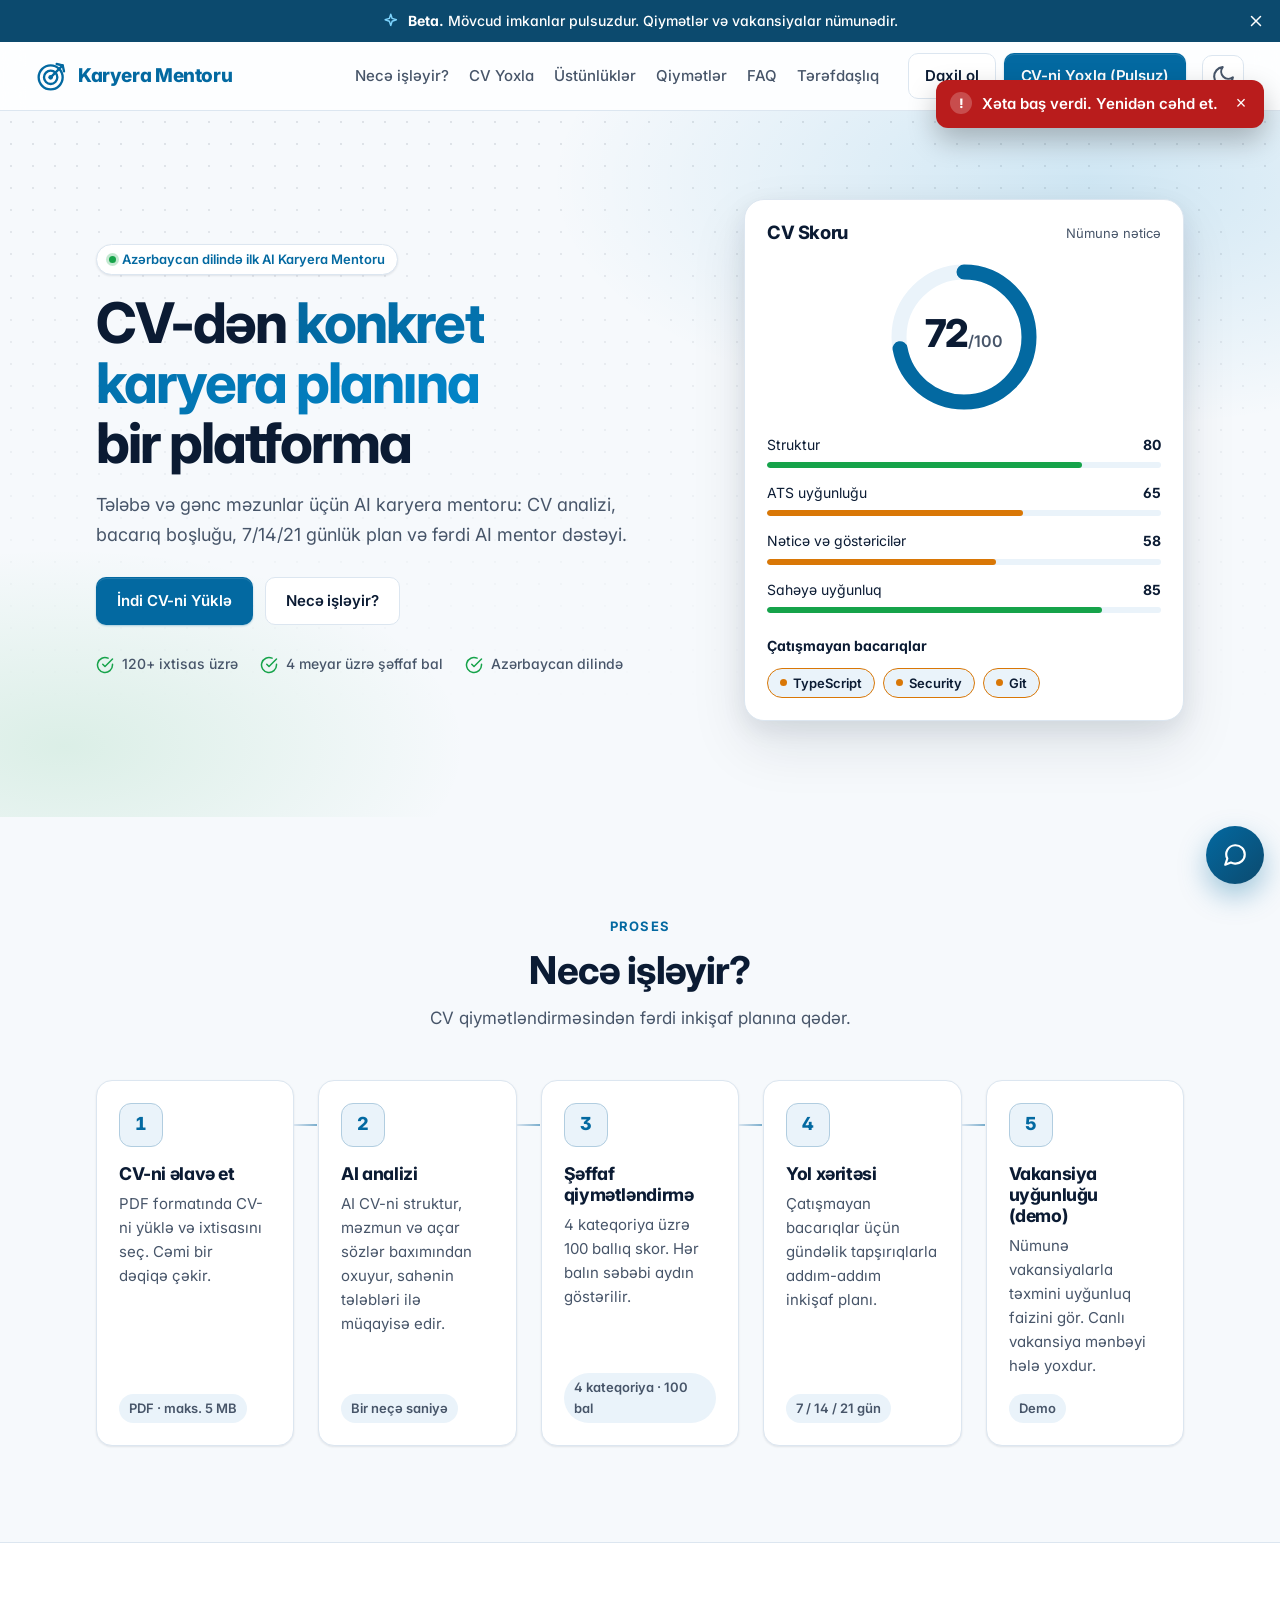
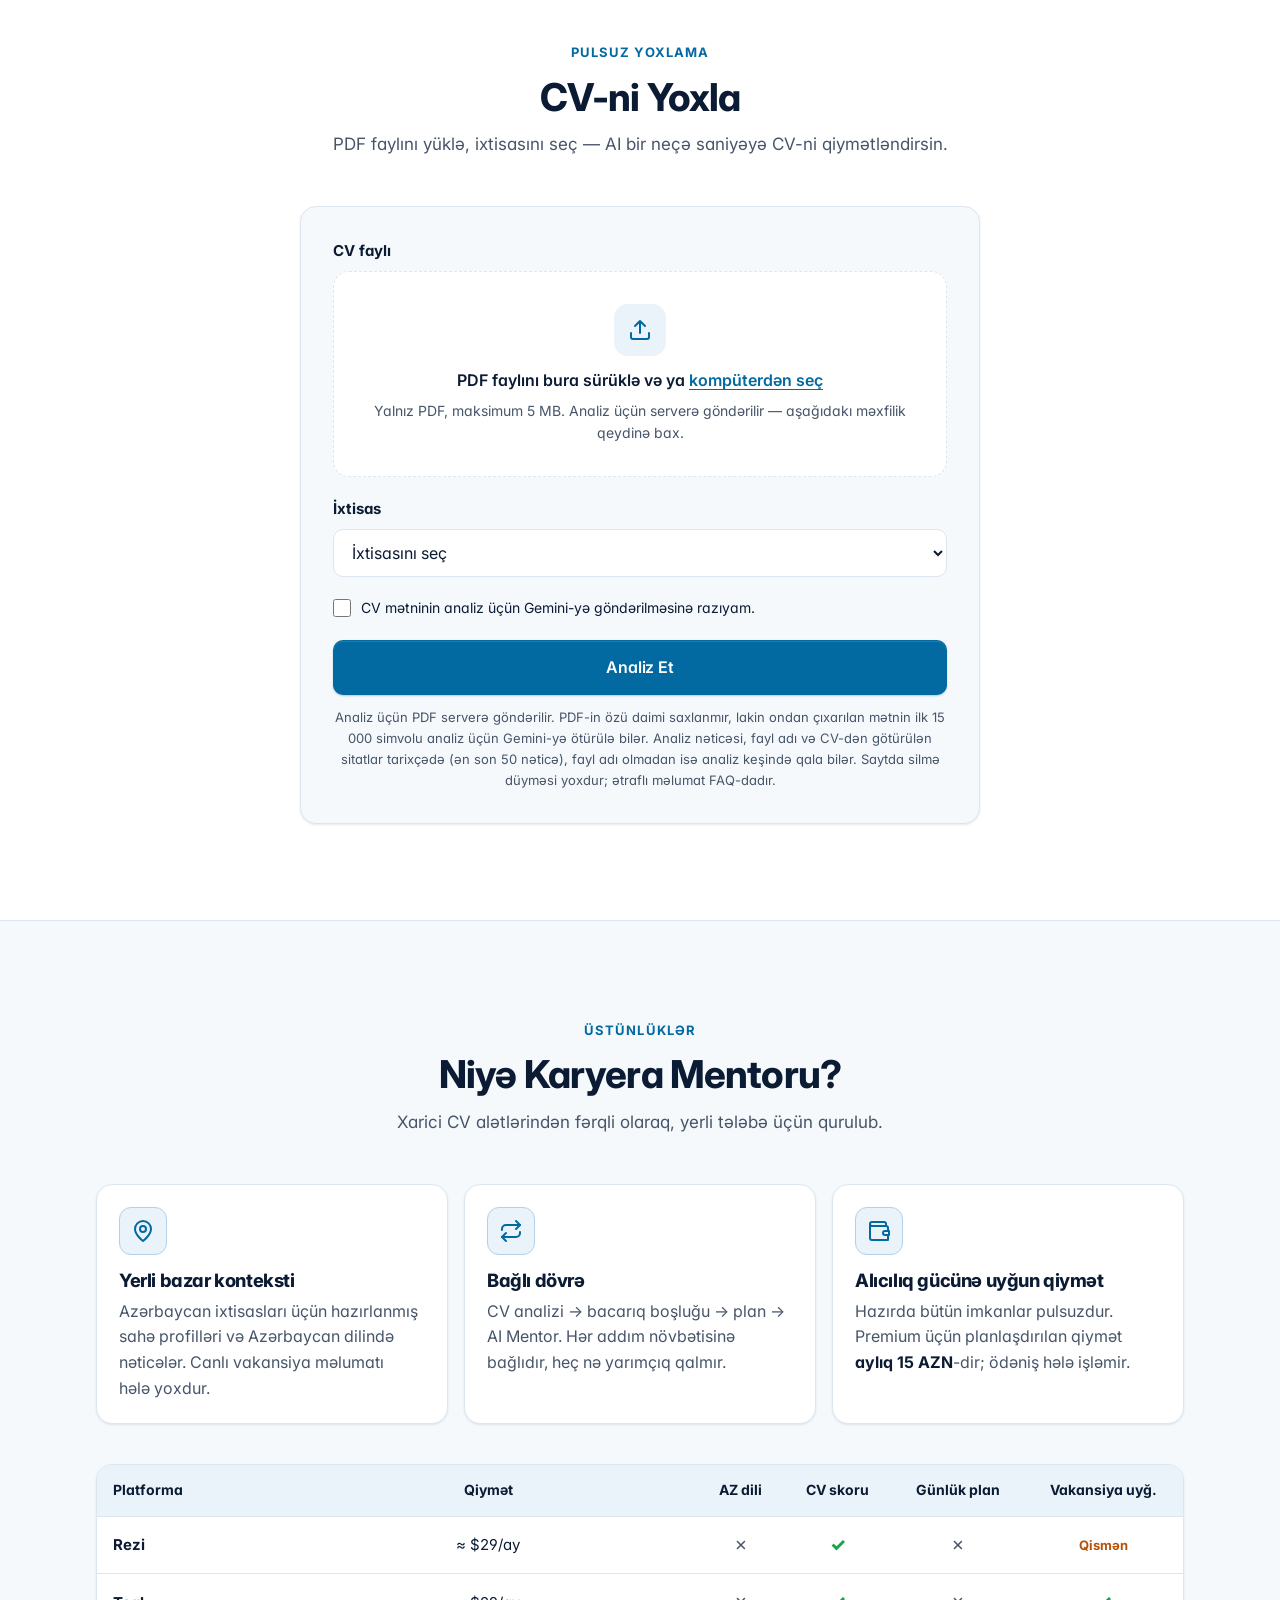
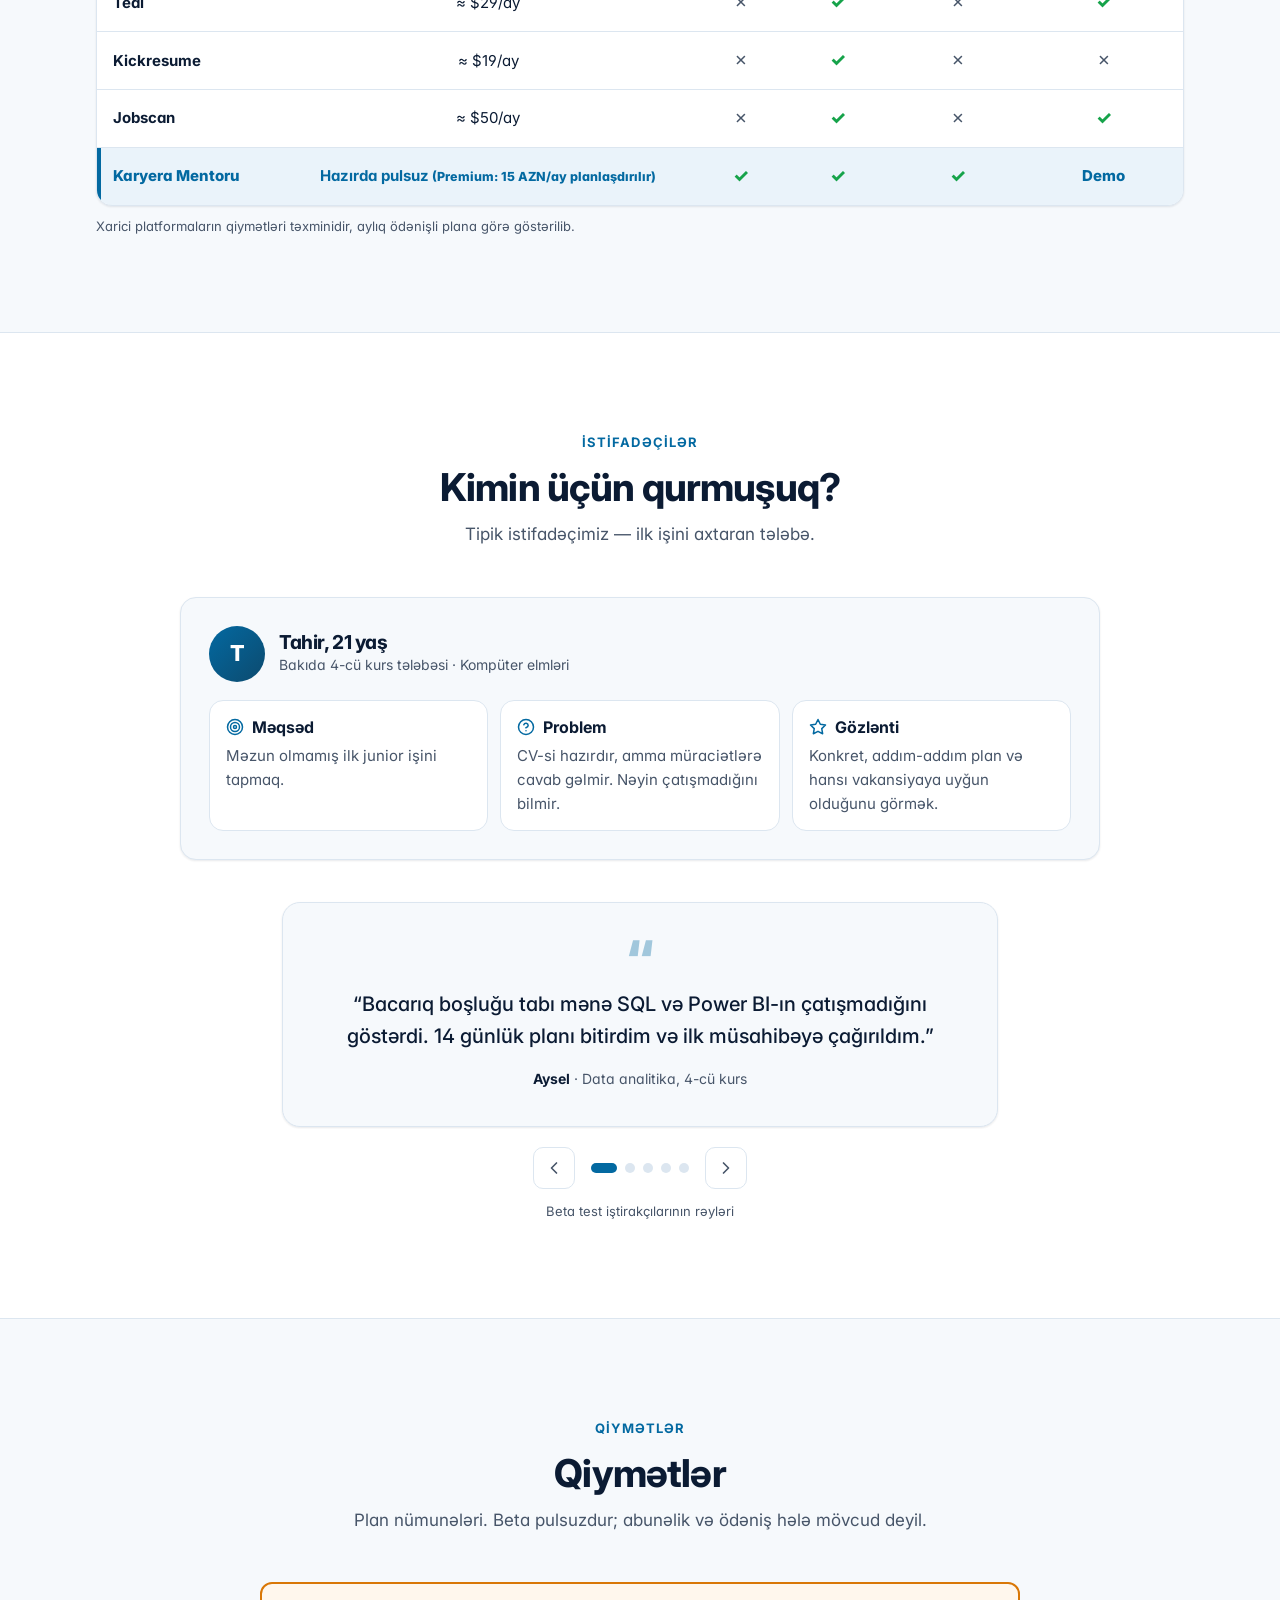
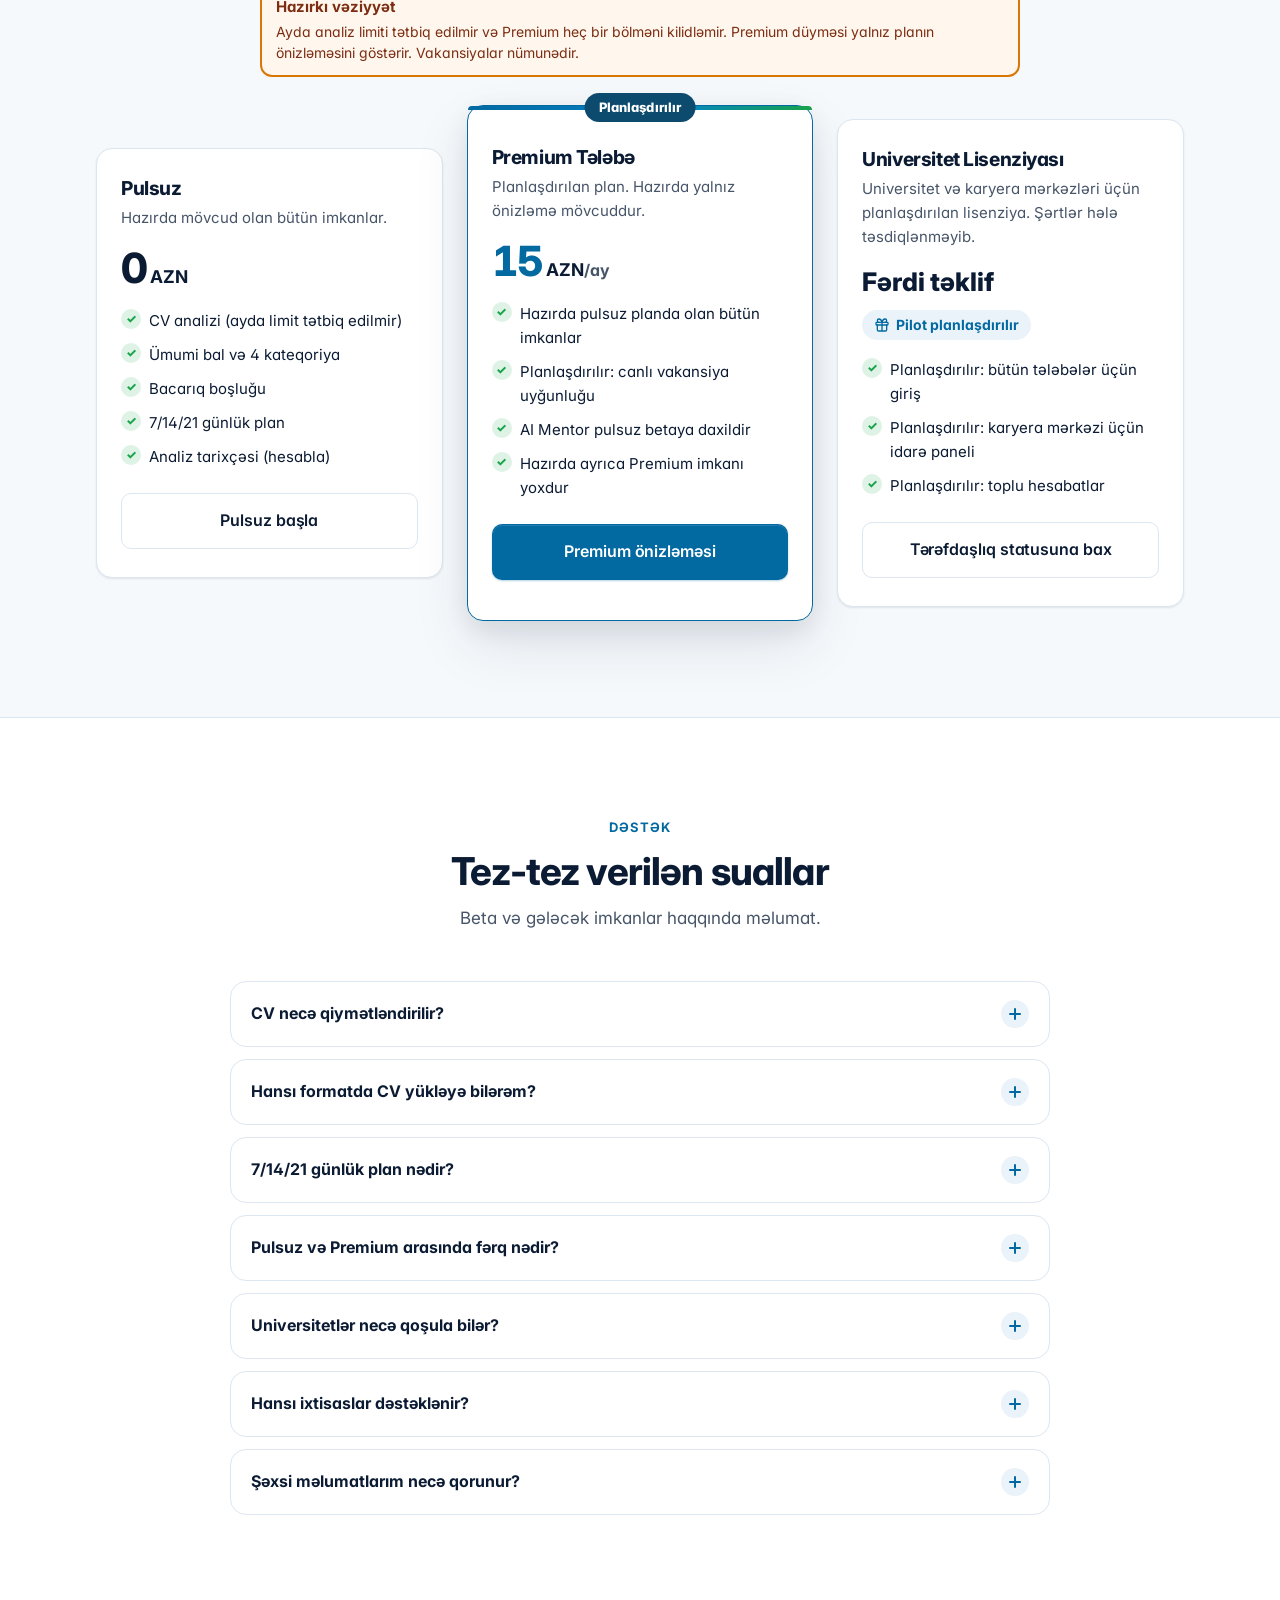
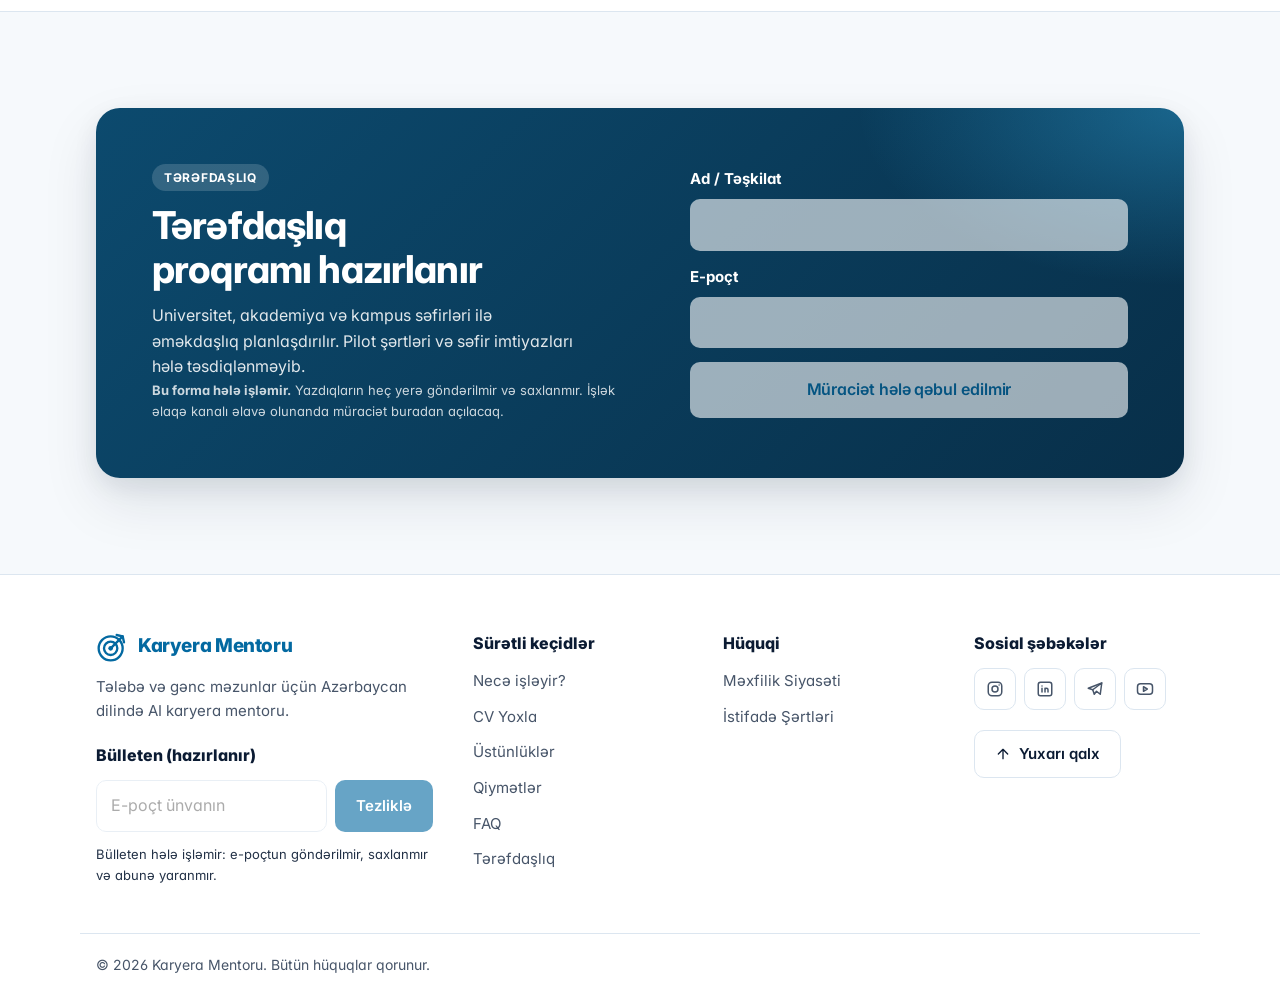
==== commit 39c9494e: "Merge main into the unified beta Retain server-backed profile and roadmap progress across both front" ====
--- a/dizayn/index.html
+++ b/dizayn/index.html
@@ -42,7 +42,7 @@
   <!-- ===== 1. Elan zolağı ===== -->
   <div class="announcement" id="elan">
     <p class="announcement-text">
-      <svg class="ico" viewBox="0 0 24 24" aria-hidden="true"><path d="M12 3l1.9 5.8 5.8 1.9-5.8 1.9L12 18.4l-1.9-5.8-5.8-1.9 5.8-1.9z"/></svg> <strong>Beta prototip.</strong> Hazırda bütün imkanlar pulsuzdur; ödəniş, vakansiya və AI Mentor hələ demo səviyyəsindədir.
+      <svg class="ico" viewBox="0 0 24 24" aria-hidden="true"><path d="M12 3l1.9 5.8 5.8 1.9-5.8 1.9L12 18.4l-1.9-5.8-5.8-1.9 5.8-1.9z"/></svg> <strong>Beta.</strong> Mövcud imkanlar pulsuzdur. Qiymətlər və vakansiyalar nümunədir.
     </p>
     <button type="button" class="announcement-close" aria-label="Elanı bağla"><svg class="ico" viewBox="0 0 24 24" aria-hidden="true"><path d="M18 6 6 18M6 6l12 12"/></svg></button>
   </div>
@@ -105,6 +105,7 @@
           </div>
           <div class="cabinet-head-actions">
             <a href="#cv-yoxla" class="btn btn-primary">+ Yeni CV yoxla</a>
+            <button class="btn btn-ghost beta-only" type="button" id="applications-open" aria-haspopup="dialog">Müraciətlər</button>
             <button type="button" class="btn btn-ghost" id="cabinet-logout">Çıxış</button>
           </div>
         </div>
@@ -133,7 +134,7 @@
           <!-- Analiz tarixçəsi -->
           <article class="card cabinet-card">
             <h3>Analiz tarixçəsi</h3>
-            <div class="table-wrap" id="cabinet-table-wrap">
+            <div class="table-wrap" id="cabinet-table-wrap" tabindex="0" role="region" aria-label="CV analiz tarixçəsi">
               <table class="history-table cabinet-table">
                 <thead>
                   <tr>
@@ -160,12 +161,12 @@
             <form class="auth-form" id="profile-form" novalidate>
               <div class="field">
                 <label class="field-label" for="profile-name">Ad</label>
-                <input type="text" id="profile-name" class="input" autocomplete="given-name" aria-describedby="profile-name-error">
+                <input type="text" id="profile-name" class="input" maxlength="60" autocomplete="given-name" aria-describedby="profile-name-error">
                 <p class="field-error" id="profile-name-error" role="alert"></p>
               </div>
               <div class="field">
                 <label class="field-label" for="profile-surname">Soyad</label>
-                <input type="text" id="profile-surname" class="input" autocomplete="family-name" aria-describedby="profile-surname-error">
+                <input type="text" id="profile-surname" class="input" maxlength="60" autocomplete="family-name" aria-describedby="profile-surname-error">
                 <p class="field-error" id="profile-surname-error" role="alert"></p>
               </div>
               <div class="field">
@@ -178,6 +179,23 @@
                 <select id="profile-major" class="select" aria-describedby="profile-major-error"></select>
                 <p class="field-error" id="profile-major-error" role="alert"></p>
               </div>
+              <div class="field">
+                <label class="field-label" for="profile-education">Təhsil</label>
+                <input id="profile-education" class="input" maxlength="240" aria-describedby="profile-education-error">
+                <p class="field-error" id="profile-education-error" role="alert"></p>
+              </div>
+              <div class="field">
+                <label class="field-label" for="profile-interests">Karyera maraqları</label>
+                <input id="profile-interests" class="input" maxlength="240" aria-describedby="profile-interests-error">
+                <p class="field-error" id="profile-interests-error" role="alert"></p>
+              </div>
+              <div class="field">
+                <label class="field-label" for="profile-skills">Bacarıqlar</label>
+                <textarea id="profile-skills" class="input" rows="3" maxlength="1500" aria-describedby="profile-skills-hint profile-skills-error"></textarea>
+                <p class="field-hint" id="profile-skills-hint">Bacarıqları vergüllə ayır. Profil məlumatı mentor cavablarını fərdiləşdirir.</p>
+                <p class="field-error" id="profile-skills-error" role="alert"></p>
+              </div>
+              <button type="button" id="profile-suggest" class="btn btn-ghost beta-only">Son CV-dən bacarıqları təklif et</button>
               <button type="submit" class="btn btn-primary btn-block">Yadda saxla</button>
             </form>
           </article>
@@ -193,7 +211,7 @@
           <h1 id="hero-title">CV-dən <span class="hl">konkret karyera planına</span> bir platforma</h1>
           <p class="hero-lead">
             Tələbə və gənc məzunlar üçün AI karyera mentoru: CV analizi, bacarıq boşluğu,
-            7/14/21 günlük plan və demo vakansiya uyğunluğu.
+            7/14/21 günlük plan və fərdi AI mentor dəstəyi.
           </p>
           <div class="hero-actions">
             <a href="#cv-yoxla" class="btn btn-primary">İndi CV-ni Yüklə</a>
@@ -260,7 +278,7 @@
         <div class="section-head">
           <span class="eyebrow">Proses</span>
           <h2 id="steps-title">Necə işləyir?</h2>
-          <p class="section-sub">CV-ni yükləməkdən nümunə vakansiya uyğunluğuna qədər — 5 sadə addım.</p>
+          <p class="section-sub">CV qiymətləndirməsindən fərdi inkişaf planına qədər.</p>
         </div>
 
         <ol class="steps">
@@ -341,6 +359,10 @@
             <p class="field-error" id="cv-major-error" role="alert"></p>
           </div>
 
+          <label class="check cv-processing beta-only">
+            <input type="checkbox" id="cv-consent" aria-describedby="cv-privacy-note">
+            CV mətninin analiz üçün Gemini-yə göndərilməsinə razıyam.
+          </label>
           <button type="submit" class="btn btn-primary btn-block" id="analyze-btn">Analiz Et</button>
           <p class="form-note" id="cv-privacy-note">Demo rejim: fayl serverə və AI-yə göndərilmir, analiz nümayiş üçündür. Fayl adı və nəticə yalnız bu brauzerin yaddaşında qalır.</p>
 
@@ -405,6 +427,12 @@
                 <ul id="result-weaknesses"></ul>
               </div>
             </div>
+            <div class="beta-only">
+              <h4 class="panel-subtitle">Qiymətləndirmə meyarlarının izahı</h4>
+              <div id="result-explanations" class="result-explanations"></div>
+              <h4 class="panel-subtitle">Tövsiyələr</h4>
+              <ul id="result-recommendations"></ul>
+            </div>
           </div>
 
           <!-- Tab 2: Bacarıq boşluğu -->
@@ -425,7 +453,7 @@
               </div>
             </div>
 
-            <p class="tab-tip"><svg class="ico" viewBox="0 0 24 24" aria-hidden="true"><path d="M9 18h6M10 22h4M12 2a7 7 0 0 0-4 12.7V17h8v-2.3A7 7 0 0 0 12 2z"/></svg> Çatışmayan bacarıqlar avtomatik olaraq <strong>7/14/21 günlük plana</strong> əlavə olunub.</p>
+            <p class="tab-tip"><svg class="ico" viewBox="0 0 24 24" aria-hidden="true"><path d="M9 18h6M10 22h4M12 2a7 7 0 0 0-4 12.7V17h8v-2.3A7 7 0 0 0 12 2z"/></svg> Çatışmayan bacarıqlara əsasən <strong>7/14/21 günlük plan</strong> yarada bilərsən.</p>
           </div>
 
           <!-- Tab 3: 7/14/21 günlük plan -->
@@ -488,7 +516,7 @@
           <article class="card why-card reveal">
             <span class="why-icon" aria-hidden="true"><svg class="ico" viewBox="0 0 24 24" aria-hidden="true"><path d="M17 2l4 4-4 4"/><path d="M3 11v-1a4 4 0 0 1 4-4h14"/><path d="M7 22l-4-4 4-4"/><path d="M21 13v1a4 4 0 0 1-4 4H3"/></svg></span>
             <h3>Bağlı dövrə</h3>
-            <p>CV analizi → bacarıq boşluğu → plan → nümunə vakansiya uyğunluğu. Hər addım növbətisinə bağlıdır, heç nə yarımçıq qalmır.</p>
+            <p>CV analizi → bacarıq boşluğu → plan → AI Mentor. Hər addım növbətisinə bağlıdır, heç nə yarımçıq qalmır.</p>
           </article>
           <article class="card why-card reveal">
             <span class="why-icon" aria-hidden="true"><svg class="ico" viewBox="0 0 24 24" aria-hidden="true"><path d="M19 7V5a2 2 0 0 0-2-2H5a2 2 0 0 0 0 4h14a2 2 0 0 1 2 2v3M3 5v14a2 2 0 0 0 2 2h16v-5"/><path d="M18 12a2 2 0 0 0 0 4h4v-4z"/></svg></span>
@@ -647,12 +675,12 @@
         <div class="section-head">
           <span class="eyebrow">Qiymətlər</span>
           <h2 id="pricing-title">Qiymətlər</h2>
-          <p class="section-sub">Hazırda bütün imkanlar pulsuzdur.</p>
+          <p class="section-sub">Plan nümunələri. Beta pulsuzdur; abunəlik və ödəniş hələ mövcud deyil.</p>
         </div>
 
         <p class="demo-warning pricing-note" role="note">
           <strong>Hazırkı vəziyyət</strong>
-          Ayda analiz limiti tətbiq edilmir və Premium heç bir bölməni kilidləmir. Premium düyməsi yalnız test kartı ilə demo ödəniş nümunəsini göstərir: pul çıxılmır, abunə yaranmır. Canlı vakansiyalar və real AI Mentor söhbəti hələ yoxdur.
+          Ayda analiz limiti tətbiq edilmir və Premium heç bir bölməni kilidləmir. Premium düyməsi yalnız planın önizləməsini göstərir. Vakansiyalar nümunədir.
         </p>
 
         <div class="pricing">
@@ -672,18 +700,18 @@
           </article>
 
           <!-- Premium Tələbə (vurğulanmış) -->
-          <article class="card price-card is-featured reveal" aria-label="Premium Tələbə — planlaşdırılan plan, hazırda demo">
-            <span class="price-badge">Demo</span>
+          <article class="card price-card is-featured reveal" aria-label="Premium Tələbə — planlaşdırılır">
+            <span class="price-badge">Planlaşdırılır</span>
             <h3 class="price-name">Premium Tələbə</h3>
-            <p class="price-desc">Planlaşdırılan plan. Hazırda yalnız demo ödəniş nümunəsi var.</p>
+            <p class="price-desc">Planlaşdırılan plan. Hazırda yalnız önizləmə mövcuddur.</p>
             <p class="price-amount"><span>15</span> AZN<small>/ay</small></p>
             <ul class="price-features">
               <li>Hazırda pulsuz planda olan bütün imkanlar</li>
               <li>Planlaşdırılır: canlı vakansiya uyğunluğu</li>
-              <li>Planlaşdırılır: real AI Mentor söhbəti</li>
+              <li>AI Mentor pulsuz betaya daxildir</li>
               <li>Hazırda ayrıca Premium imkanı yoxdur</li>
             </ul>
-            <button type="button" class="btn btn-primary btn-block" data-plan="premium">Demo ödənişi sına</button>
+            <button type="button" class="btn btn-primary btn-block" data-plan="premium">Premium önizləməsi</button>
           </article>
 
           <!-- Universitet Lisenziyası -->
@@ -691,7 +719,7 @@
             <h3 class="price-name">Universitet Lisenziyası</h3>
             <p class="price-desc">Universitet və karyera mərkəzləri üçün planlaşdırılan lisenziya. Şərtlər hələ təsdiqlənməyib.</p>
             <p class="price-amount price-amount-text">Fərdi təklif</p>
-            <p class="price-pilot"><svg class="ico" viewBox="0 0 24 24" aria-hidden="true"><rect x="3" y="8" width="18" height="4" rx="1"/><path d="M12 8v13M19 12v7a2 2 0 0 1-2 2H7a2 2 0 0 1-2-2v-7M7.5 8a2.5 2.5 0 0 1 0-5C11 3 12 8 12 8s1-5 4.5-5a2.5 2.5 0 0 1 0 5"/></svg> Pilot şərtləri hələ yoxdur</p>
+            <p class="price-pilot"><svg class="ico" viewBox="0 0 24 24" aria-hidden="true"><rect x="3" y="8" width="18" height="4" rx="1"/><path d="M12 8v13M19 12v7a2 2 0 0 1-2 2H7a2 2 0 0 1-2-2v-7M7.5 8a2.5 2.5 0 0 1 0-5C11 3 12 8 12 8s1-5 4.5-5a2.5 2.5 0 0 1 0 5"/></svg> Pilot planlaşdırılır</p>
             <ul class="price-features">
               <li>Planlaşdırılır: bütün tələbələr üçün giriş</li>
               <li>Planlaşdırılır: karyera mərkəzi üçün idarə paneli</li>
@@ -709,7 +737,7 @@
         <div class="section-head">
           <span class="eyebrow">Dəstək</span>
           <h2 id="faq-title">Tez-tez verilən suallar</h2>
-          <p class="section-sub">Cavabını tapmadın? Aşağıdakı formla bizə yaz.</p>
+          <p class="section-sub">Beta və gələcək imkanlar haqqında məlumat.</p>
         </div>
 
         <div class="faq" id="faq-list">
@@ -722,7 +750,7 @@
             </h3>
             <div class="faq-a" id="faq-a1" role="region" aria-labelledby="faq-q1">
               <div class="faq-a-inner">
-                <p>AI CV-ni 4 kateqoriya üzrə yoxlayır: Struktur, ATS uyğunluğu, Nəticə və göstəricilər, Sahəyə uyğunluq. Hər biri 100 ballıq şkalada qiymətləndirilir, ümumi bal isə onların ortalamasıdır. Hər balın səbəbi güclü və zəif tərəflərdə izah olunur.</p>
+                <p>AI CV-ni 4 kateqoriya üzrə yoxlayır: Struktur, ATS uyğunluğu, Nəticə və göstəricilər, Sahəyə uyğunluq. Hər biri 100 ballıq şkalada qiymətləndirilir, yekun bal sahəyə uyğunluq və CV keyfiyyətinə əsaslanır. Hər balın səbəbi güclü və zəif tərəflərdə izah olunur.</p>
               </div>
             </div>
           </div>
@@ -736,7 +764,7 @@
             </h3>
             <div class="faq-a" id="faq-a2" role="region" aria-labelledby="faq-q2">
               <div class="faq-a-inner">
-                <p>Hazırda yalnız PDF, maksimum 5 MB. CV-n Word-dədirsə, "Fayl → Saxla → PDF" ilə PDF kimi saxlayıb yüklə.</p>
+                <p>Hazırda yalnız mətnli PDF, maksimum 5 MB və 20 səhifə. CV-n Word-dədirsə, "Fayl → Saxla → PDF" ilə PDF kimi saxlayıb yüklə.</p>
               </div>
             </div>
           </div>
@@ -764,7 +792,7 @@
             </h3>
             <div class="faq-a" id="faq-a4" role="region" aria-labelledby="faq-q4">
               <div class="faq-a-inner">
-                <p>Hazırda funksional fərq yoxdur: ayda analiz limiti tətbiq edilmir və bütün bölmələr hər hesabda açıqdır. Premium (planlaşdırılan qiymət: aylıq 15 AZN) hələ satışda deyil; saytdakı ödəniş yalnız test kartı ilə demo nümunədir və yeni imkan açmır. Canlı vakansiyalar və real AI Mentor söhbəti hələ yoxdur: vakansiyalar nümunədir, mentor isə açar sözlərə görə hazır məsləhətlər verir.</p>
+                <p>Hazırda funksional fərq yoxdur: bütün beta imkanları pulsuzdur. Premium planı hələ satışda deyil və önizləmə heç bir bölməni açmır. Vakansiyalar nümunədir. AI Mentor üçün hesabına daxil ol. Cavablar Gemini xidməti əlçatan olduqda hazırlanır.</p>
               </div>
             </div>
           </div>
@@ -778,7 +806,7 @@
             </h3>
             <div class="faq-a" id="faq-a5" role="region" aria-labelledby="faq-q5">
               <div class="faq-a-inner">
-                <p>Universitet lisenziyası və tərəfdaşlıq proqramı hələ hazırlanır, şərtləri təsdiqlənməyib. Saytda işləyən müraciət kanalı yoxdur: aşağıdakı Tərəfdaşlıq forması hələ heç yerə göndərmir.</p>
+                <p>Universitet paneli gələcək mərhələ üçün nəzərdə tutulub.</p>
               </div>
             </div>
           </div>
@@ -806,7 +834,7 @@
             </h3>
             <div class="faq-a" id="faq-a7" role="region" aria-labelledby="faq-q7">
               <div class="faq-a-inner">
-                <p id="faq-privacy-answer">Bu demo rejimdə (fayl kimi açılanda və ya server tapılmayanda) CV faylın serverə və AI-yə göndərilmir, analiz nümayiş üçündür. Fayl adı, nəticə və hesab məlumatı yalnız bu brauzerin yaddaşında (localStorage) qalır və brauzer məlumatını təmizləməklə silinir. Server rejimində (sayt backend tərəfindən açılanda) CV analiz üçün serverə və Gemini-yə göndərilir; bu rejimin qaydaları sayt backend ilə açılanda göstərilir.</p>
+                <p id="faq-privacy-answer">Demo rejimdə (sayt fayl kimi açılanda) CV faylın serverə və AI-yə göndərilmir, analiz nümayiş üçündür. Fayl adı, nəticə və hesab məlumatı yalnız bu brauzerin yaddaşında (localStorage) qalır və brauzer məlumatını təmizləməklə silinir. Server rejimində (sayt backend tərəfindən açılanda) CV analiz üçün serverə və Gemini-yə göndərilir; bu rejimin qaydaları sayt backend ilə açılanda göstərilir.</p>
               </div>
             </div>
           </div>
@@ -947,12 +975,12 @@
         <div class="field-row">
           <div class="field">
             <label class="field-label" for="reg-name">Ad</label>
-            <input type="text" id="reg-name" class="input" autocomplete="given-name" aria-describedby="reg-name-error">
+            <input type="text" id="reg-name" class="input" maxlength="60" autocomplete="given-name" aria-describedby="reg-name-error">
             <p class="field-error" id="reg-name-error" role="alert"></p>
           </div>
           <div class="field">
             <label class="field-label" for="reg-surname">Soyad</label>
-            <input type="text" id="reg-surname" class="input" autocomplete="family-name" aria-describedby="reg-surname-error">
+            <input type="text" id="reg-surname" class="input" maxlength="60" autocomplete="family-name" aria-describedby="reg-surname-error">
             <p class="field-error" id="reg-surname-error" role="alert"></p>
           </div>
         </div>
@@ -964,7 +992,7 @@
         <div class="field">
           <label class="field-label" for="reg-pass">Şifrə <span class="field-hint" id="reg-pass-hint">(min. 8 simvol)</span></label>
           <div class="pass-wrap">
-            <input type="password" id="reg-pass" class="input" autocomplete="new-password" aria-describedby="reg-pass-error">
+            <input type="password" id="reg-pass" class="input" maxlength="128" autocomplete="new-password" aria-describedby="reg-pass-error">
             <button type="button" class="pass-toggle" aria-label="Şifrəni göstər" data-target="reg-pass"><svg class="ico" viewBox="0 0 24 24" aria-hidden="true"><path d="M2 12s3.5-7 10-7 10 7 10 7-3.5 7-10 7S2 12 2 12z"/><circle cx="12" cy="12" r="3"/></svg></button>
           </div>
           <p class="field-error" id="reg-pass-error" role="alert"></p>
@@ -994,63 +1022,63 @@
 
     <div class="auth-divider"><span>və ya</span></div>
     <button type="button" class="btn btn-ghost btn-block google-btn" id="google-btn">
-      <span class="google-g" aria-hidden="true">G</span> Google ilə davam et
+      <span class="google-g" aria-hidden="true">G</span> Google ilə davam et · Tezliklə
     </button>
     <p class="form-note auth-note" id="google-note" role="status"></p>
 
-    <p class="auth-demo"><svg class="ico" viewBox="0 0 24 24" aria-hidden="true"><rect x="4" y="11" width="16" height="10" rx="2"/><path d="M8 11V7a4 4 0 0 1 8 0v4"/></svg> DEMO: hesab yalnız bu brauzerdə saxlanılır. Real şifrəni istifadə etmə.</p>
+    <p class="auth-demo prototype-only"><svg class="ico" viewBox="0 0 24 24" aria-hidden="true"><rect x="4" y="11" width="16" height="10" rx="2"/><path d="M8 11V7a4 4 0 0 1 8 0v4"/></svg> DEMO: hesab yalnız bu brauzerdə saxlanılır. Real şifrəni istifadə etmə.</p>
   </dialog>
 
-  <!-- ===== Ödəniş pəncərəsi (DEMO) ===== -->
-  <dialog class="modal pay-modal" id="pay-modal" aria-labelledby="pay-title">
+  <dialog class="modal applications-modal" id="applications-modal" aria-labelledby="applications-title">
     <div class="modal-head">
-      <h2 class="modal-title" id="pay-title">Premium Tələbə</h2>
-      <button type="button" class="modal-close" id="pay-close" aria-label="Pəncərəni bağla"><svg class="ico" viewBox="0 0 24 24" aria-hidden="true"><path d="M18 6 6 18M6 6l12 12"/></svg></button>
+      <h2 class="modal-title" id="applications-title">Müraciətlər</h2>
+      <button class="modal-close" type="button" id="applications-close" aria-label="Müraciətləri bağla">×</button>
     </div>
-
-    <p class="demo-warning" role="note">
-      <strong><svg class="ico" viewBox="0 0 24 24" aria-hidden="true"><path d="M10.3 3.9 1.8 18a2 2 0 0 0 1.7 3h17a2 2 0 0 0 1.7-3L13.7 3.9a2 2 0 0 0-3.4 0z"/><path d="M12 9v4M12 17h.01"/></svg> DEMO — kart məlumatı daxil etmə.</strong>
-      Bu pəncərədə kart sahəsi yoxdur: yalnız test kartı ilə ödənişin nümunəsi göstərilir. Pul çıxılmır, real abunə yaranmır və yeni imkan açılmır.
-    </p>
-
-    <!-- Ödəniş nümunəsi -->
-    <div id="pay-step-form">
-      <div class="pay-summary">
-        <div>
-          <p class="pay-plan">Premium Tələbə (demo)</p>
-          <p class="pay-plan-note">Planlaşdırılan plan · hazırda ayrıca imkan açmır</p>
-        </div>
-        <p class="pay-price"><strong>15</strong> AZN<small>/ay</small></p>
-      </div>
-
-      <form class="auth-form" id="pay-form" novalidate autocomplete="off">
-        <dl class="pay-test-card" aria-label="Test kartı nümunəsi">
-          <div><dt>Kart</dt><dd>Test kartı (real kart deyil)</dd></div>
-          <div><dt>Nömrə</dt><dd>4242 4242 4242 4242</dd></div>
-          <div><dt>Müddət</dt><dd>12/28</dd></div>
-          <div><dt>CVV</dt><dd>123</dd></div>
-        </dl>
-        <button type="submit" class="btn btn-primary btn-block" id="pay-submit">Test kartı ilə demo ödənişi tamamla</button>
-        <p class="form-note">Demo rejim: kartdan pul çıxılmır, real abunəlik yaranmır.</p>
+    <details id="application-add">
+      <summary>Yeni müraciət əlavə et</summary>
+      <form id="application-form" class="auth-form">
+        <div class="field-row">
+          <label>Şirkət <input class="input" name="company" required maxlength="120"></label>
+          <label>Vəzifə <input class="input" name="position" required maxlength="120"></label>
+        </div>
+        <div class="field-row">
+          <label>Status
+            <select class="input" name="status">
+              <option value="applied">Göndərildi</option>
+              <option value="interview">Müsahibə</option>
+              <option value="offer">Təklif</option>
+              <option value="rejected">Rədd</option>
+            </select>
+          </label>
+          <label>Müraciət tarixi <input class="input" type="date" name="applied_date"></label>
+        </div>
+        <div class="field-row">
+          <label>Növbəti addım <input class="input" name="next_step" maxlength="255"></label>
+          <label>Növbəti addımın tarixi <input class="input" type="date" name="next_step_date"></label>
+        </div>
+        <label>Qeyd <textarea class="input" name="notes" maxlength="2000" rows="2"></textarea></label>
+        <button type="submit" class="btn btn-primary">Əlavə et</button>
       </form>
+    </details>
+    <label for="applications-filter">Statusa görə filtr</label>
+    <select class="input" id="applications-filter"></select>
+    <p id="applications-status" role="status"></p>
+    <ul id="applications-list"></ul>
+  </dialog>
+
+  <dialog class="modal pay-modal" id="pay-modal" aria-labelledby="pay-title" aria-describedby="pay-note">
+    <div class="modal-head">
+      <h2 class="modal-title" id="pay-title">Premium Tələbə · Demo</h2>
+      <button type="button" class="modal-close" id="pay-close" aria-label="Pəncərəni bağla">×</button>
     </div>
-
-    <!-- Emal olunur -->
-    <div class="pay-step pay-processing" id="pay-step-processing" hidden>
-      <span class="loader-spinner" aria-hidden="true"></span>
-      <p role="status">Demo ödəniş nümunəsi emal olunur…</p>
+    <div class="pay-summary">
+      <div><p class="pay-plan">Premium Tələbə</p><p class="pay-plan-note">Planlaşdırılan abunəlik</p></div>
+      <p class="pay-price"><strong>15</strong> AZN<small>/ay</small></p>
     </div>
-
-    <!-- Uğurlu -->
-    <div class="pay-step pay-success" id="pay-step-success" hidden>
-      <span class="pay-success-icon" aria-hidden="true"><svg class="ico" viewBox="0 0 24 24" aria-hidden="true"><path d="M22 11.1V12a10 10 0 1 1-5.9-9.1"/><path d="M22 4 12 14l-3-3"/></svg></span>
-      <h3>Demo ödəniş tamamlandı</h3>
-      <p>Heç bir pul çıxılmayıb və real abunə yaranmayıb. Bu qeyd yalnız bu brauzerdə saxlanır; yeni imkan açılmır, bütün bölmələr əvvəlcədən açıqdır.</p>
-      <button type="button" class="btn btn-primary btn-block" id="pay-done">Davam et</button>
-    </div>
+    <p class="demo-warning" id="pay-note">Bu önizləmədə kart məlumatı daxil edilmir, abunəlik aktivləşmir və ödəniş alınmır.</p>
+    <button type="button" class="btn btn-primary btn-block" id="pay-done">Bağla</button>
   </dialog>
 
-  <!-- ===== AI Mentor çatı ===== -->
   <button type="button" class="chat-fab" id="chat-fab" aria-label="AI Mentor çatını aç" aria-expanded="false" aria-controls="chat-panel">
     <span class="chat-fab-icon" aria-hidden="true"><svg class="ico i-chat" viewBox="0 0 24 24" aria-hidden="true"><path d="M21 11.5a8.4 8.4 0 0 1-9 8.4 8.5 8.5 0 0 1-3.8-.9L3 21l1.9-5.7A8.4 8.4 0 0 1 12 3a8.5 8.5 0 0 1 9 8.5z"/></svg><svg class="ico i-close" viewBox="0 0 24 24" aria-hidden="true"><path d="M18 6 6 18M6 6l12 12"/></svg></span>
   </button>
@@ -1060,7 +1088,8 @@
       <span class="chat-avatar" aria-hidden="true"><svg class="ico" viewBox="0 0 24 24" aria-hidden="true"><rect x="3" y="8" width="18" height="12" rx="3"/><path d="M12 4v4M9 14h.01M15 14h.01"/></svg></span>
       <div class="chat-head-text">
         <h2 class="chat-title" id="chat-title">AI Mentor</h2>
-        <p class="chat-sub">Demo · AI deyil, açar sözlərə görə hazır cavablar. Yazdıqların serverə göndərilmir.</p>
+        <p class="chat-sub beta-only">Gemini · Profil, CV nəticəsi və inkişaf planı</p>
+        <p class="chat-sub prototype-only">AI Mentor üçün saytı yerli serverdən aç.</p>
       </div>
       <button type="button" class="modal-close chat-close" id="chat-close" aria-label="Çatı bağla"><svg class="ico" viewBox="0 0 24 24" aria-hidden="true"><path d="M18 6 6 18M6 6l12 12"/></svg></button>
     </div>
@@ -1077,7 +1106,7 @@
 
     <form class="chat-form" id="chat-form" autocomplete="off">
       <label class="visually-hidden" for="chat-input">Sualını yaz</label>
-      <input type="text" id="chat-input" class="input" placeholder="Sualını yaz…" maxlength="300">
+      <input type="text" id="chat-input" class="input" placeholder="Karyera sualını yaz…" maxlength="600">
       <button type="submit" class="btn btn-primary chat-send" aria-label="Göndər"><svg class="ico" viewBox="0 0 24 24" aria-hidden="true"><path d="M22 2 11 13M22 2l-7 20-4-9-9-4z"/></svg></button>
     </form>
   </section>
@@ -1086,6 +1115,8 @@
   <div class="toast-area" id="toast-area" aria-live="polite"></div>
 
   <!-- İnteraktivlik -->
+  <script src="js/specialty-search.js"></script>
   <script src="js/script.js"></script>
+  <script src="js/applications.js"></script>
 </body>
 </html>
--- a/dizayn/css/style.css
+++ b/dizayn/css/style.css
@@ -1391,6 +1391,7 @@
 
 /* Tarixçə cədvəli */
 .table-wrap {
+  position: relative;
   overflow-x: auto;
   border: 1px solid var(--border);
   border-radius: 14px;
@@ -2944,6 +2945,18 @@
   background: var(--card);
 }
 
+@media (max-height: 520px) {
+  .chat-head,
+  .chat-chips,
+  .chat-form {
+    flex-shrink: 0;
+  }
+
+  .chat-log {
+    min-height: 0;
+  }
+}
+
 .chat-send {
   flex: none;
   width: 46px;
@@ -3720,8 +3733,54 @@
 [data-theme="dark"] .logo img {
   filter: brightness(1.7) saturate(1.1);
 }
-
-/* Hələ işləməyən formalar və demo ödəniş nümunəsi */
+.api-mode .prototype-only,
+html:not(.api-mode) :is(.beta-only, .beta-only.btn),
+.segmented[hidden] {
+  display: none !important;
+}
+
+.result-explanations details {
+  padding-block: .45rem;
+}
+
+.result-explanations summary {
+  cursor: pointer;
+}
+
+.specialty-search {
+  margin-bottom: .4rem;
+}
+
+.applications-modal {
+  width: min(620px, calc(100% - 2rem));
+  max-width: none;
+}
+
+.applications-modal details,
+.applications-modal form {
+  margin-bottom: 1rem;
+}
+
+#applications-list {
+  display: grid;
+  gap: .6rem;
+  padding: 0;
+  list-style: none;
+}
+
+#applications-list > li {
+  display: grid;
+  gap: .4rem;
+  padding: .8rem;
+  overflow-wrap: anywhere;
+}
+
+#applications-list p {
+  margin: 0;
+  white-space: pre-wrap;
+}
+
+/* Hələ işləməyən formalar və plan önizləməsi */
 .pricing-note {
   max-width: 760px;
   margin: 0 auto 28px;
@@ -3735,31 +3794,6 @@
   opacity: 0.9;
 }
 
-.pay-test-card {
-  display: grid;
-  gap: 8px;
-  margin: 0 0 14px;
-  padding: 12px 14px;
-  border: 1px dashed var(--border, #CBD5E1);
-  border-radius: 12px;
-}
-
-.pay-test-card div {
-  display: flex;
-  justify-content: space-between;
-  gap: 12px;
-}
-
-.pay-test-card dt {
-  color: var(--muted);
-}
-
-.pay-test-card dd {
-  margin: 0;
-  font-weight: 600;
-  font-variant-numeric: tabular-nums;
-}
-
 .partner-form .input:disabled,
 .newsletter .input:disabled,
 .partner-form .btn:disabled,
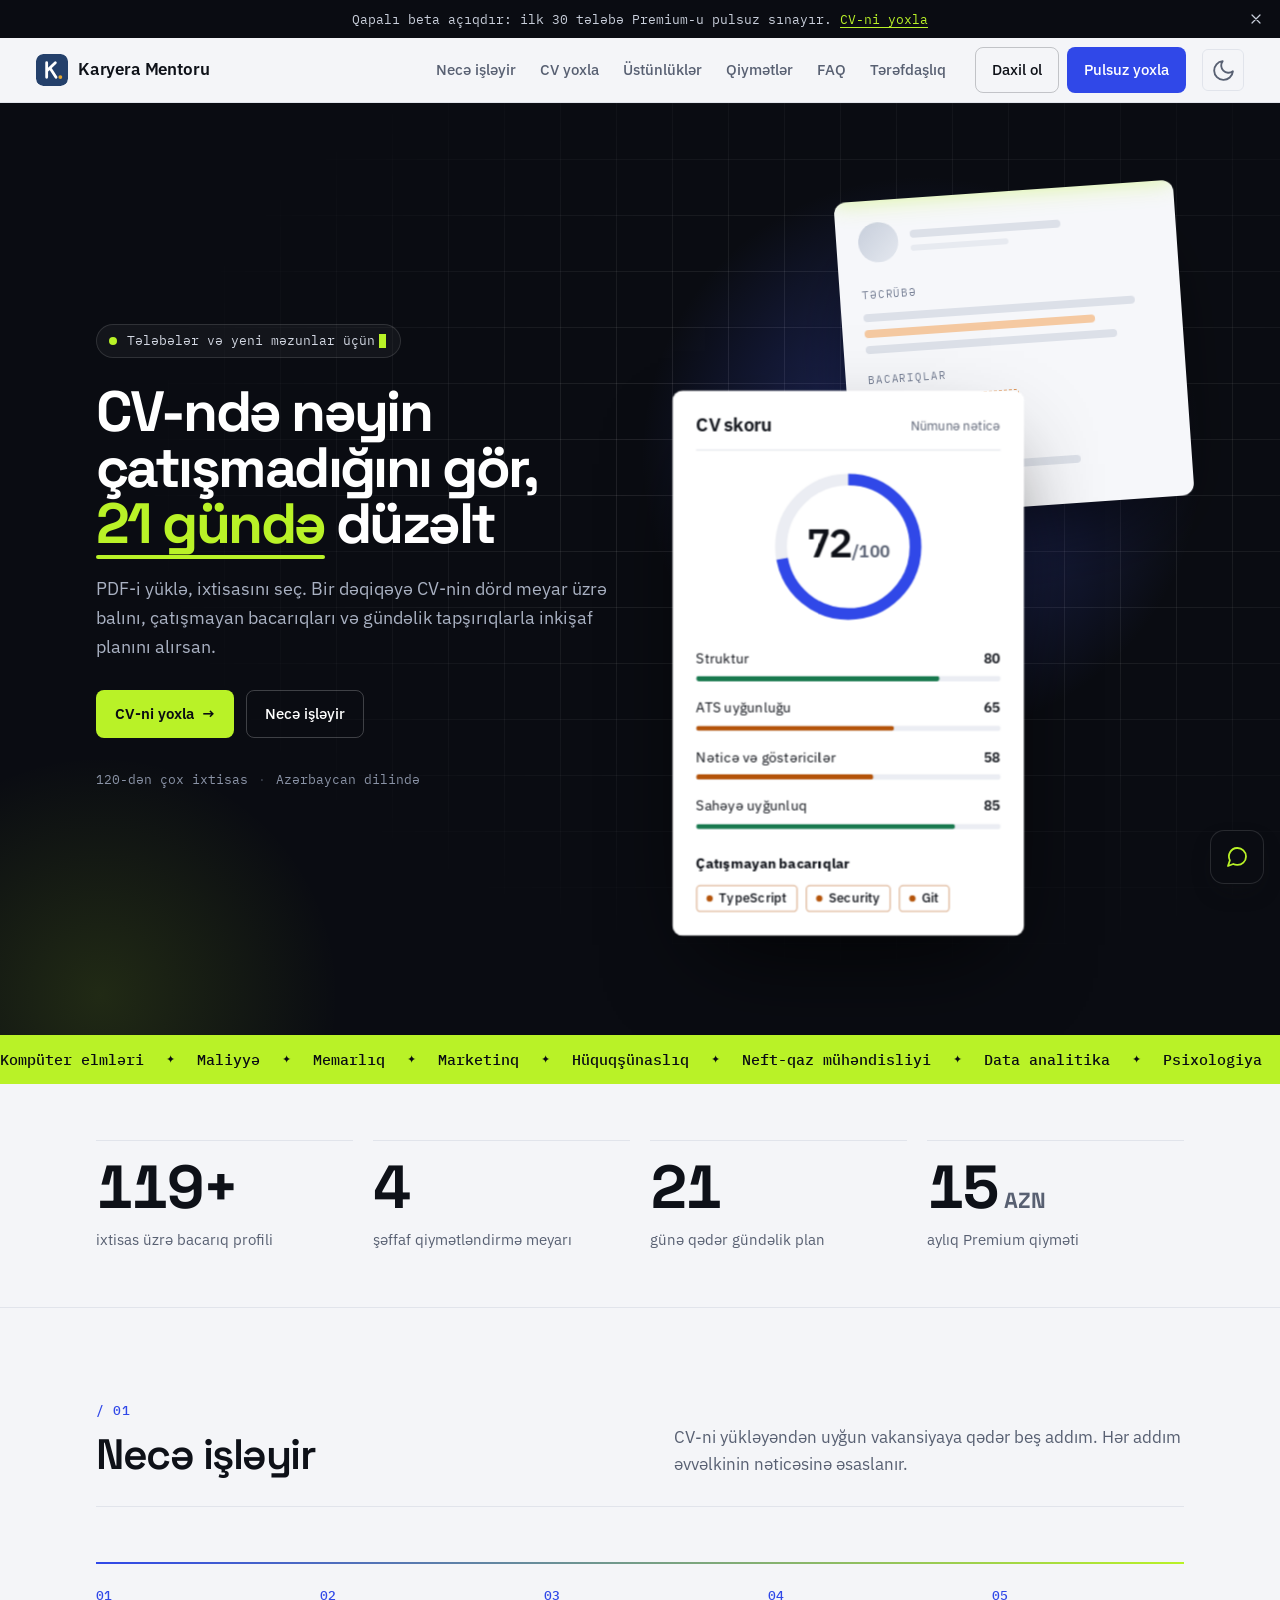
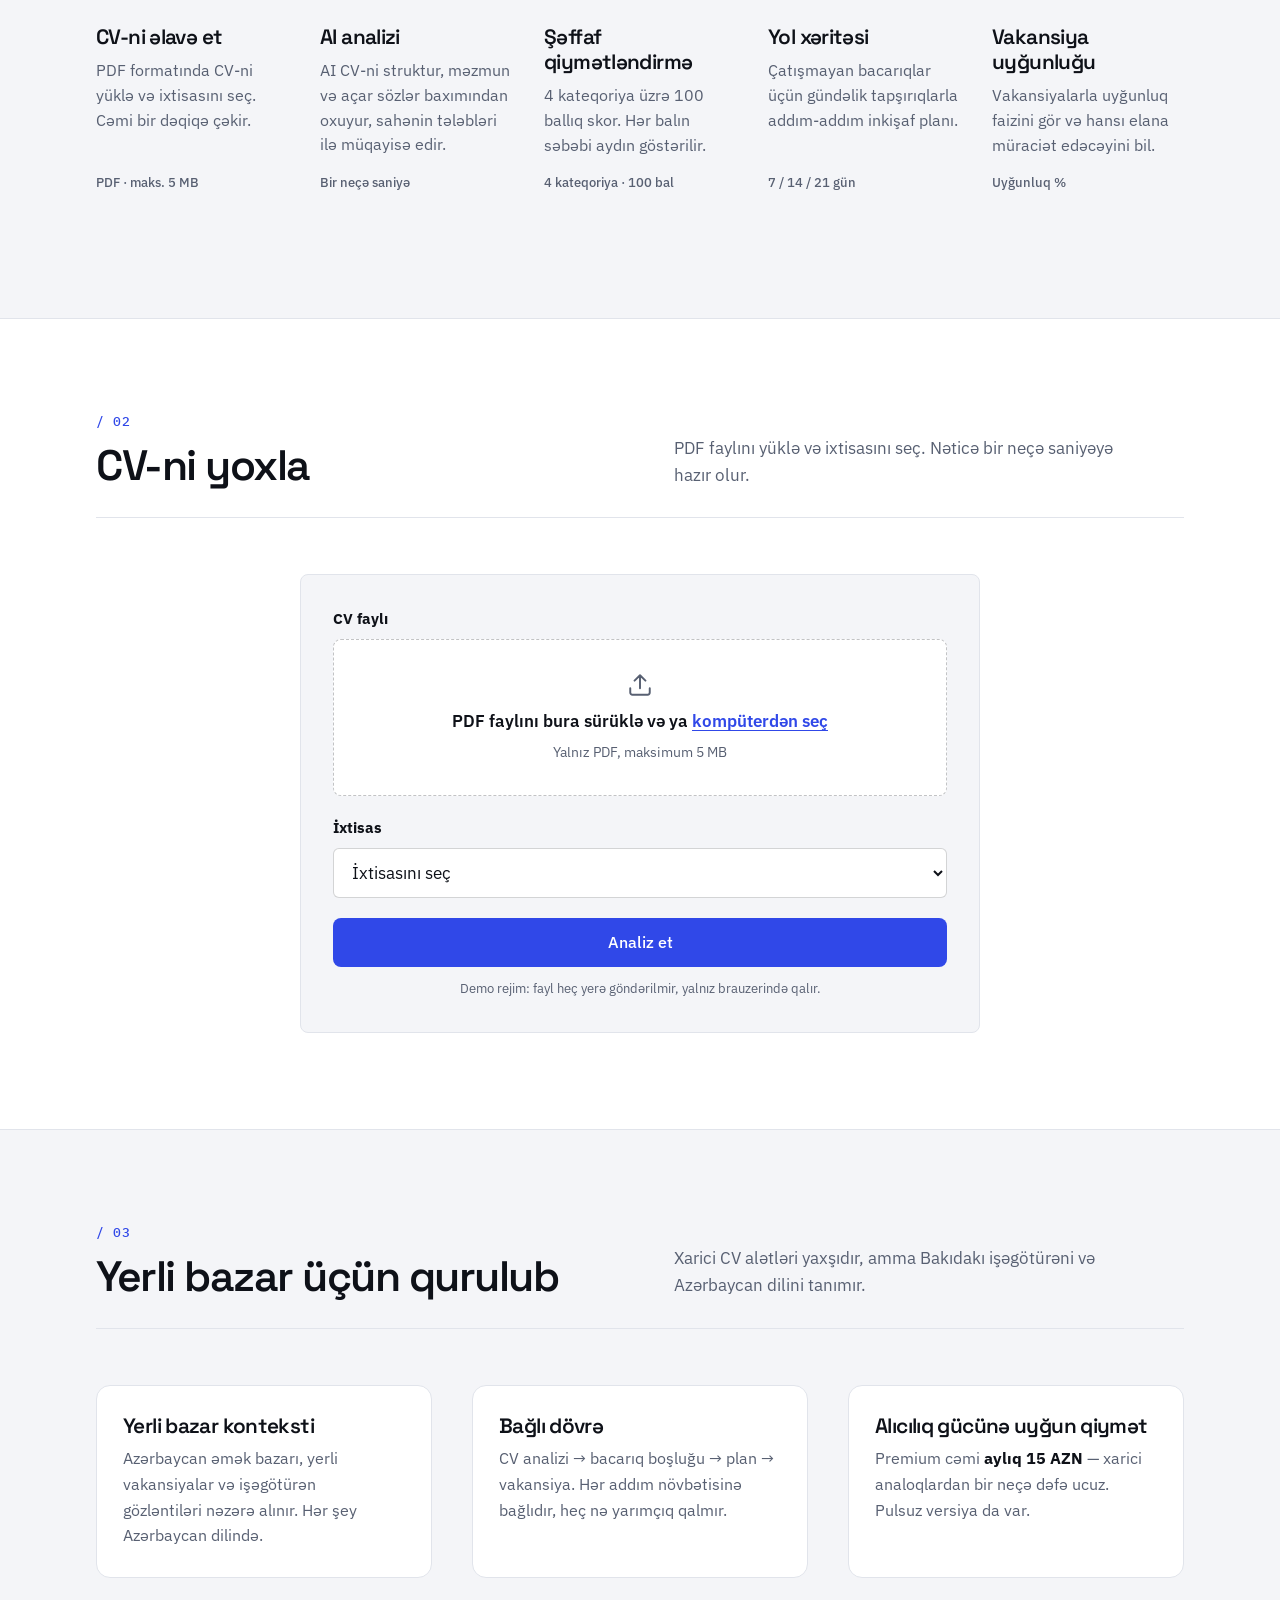
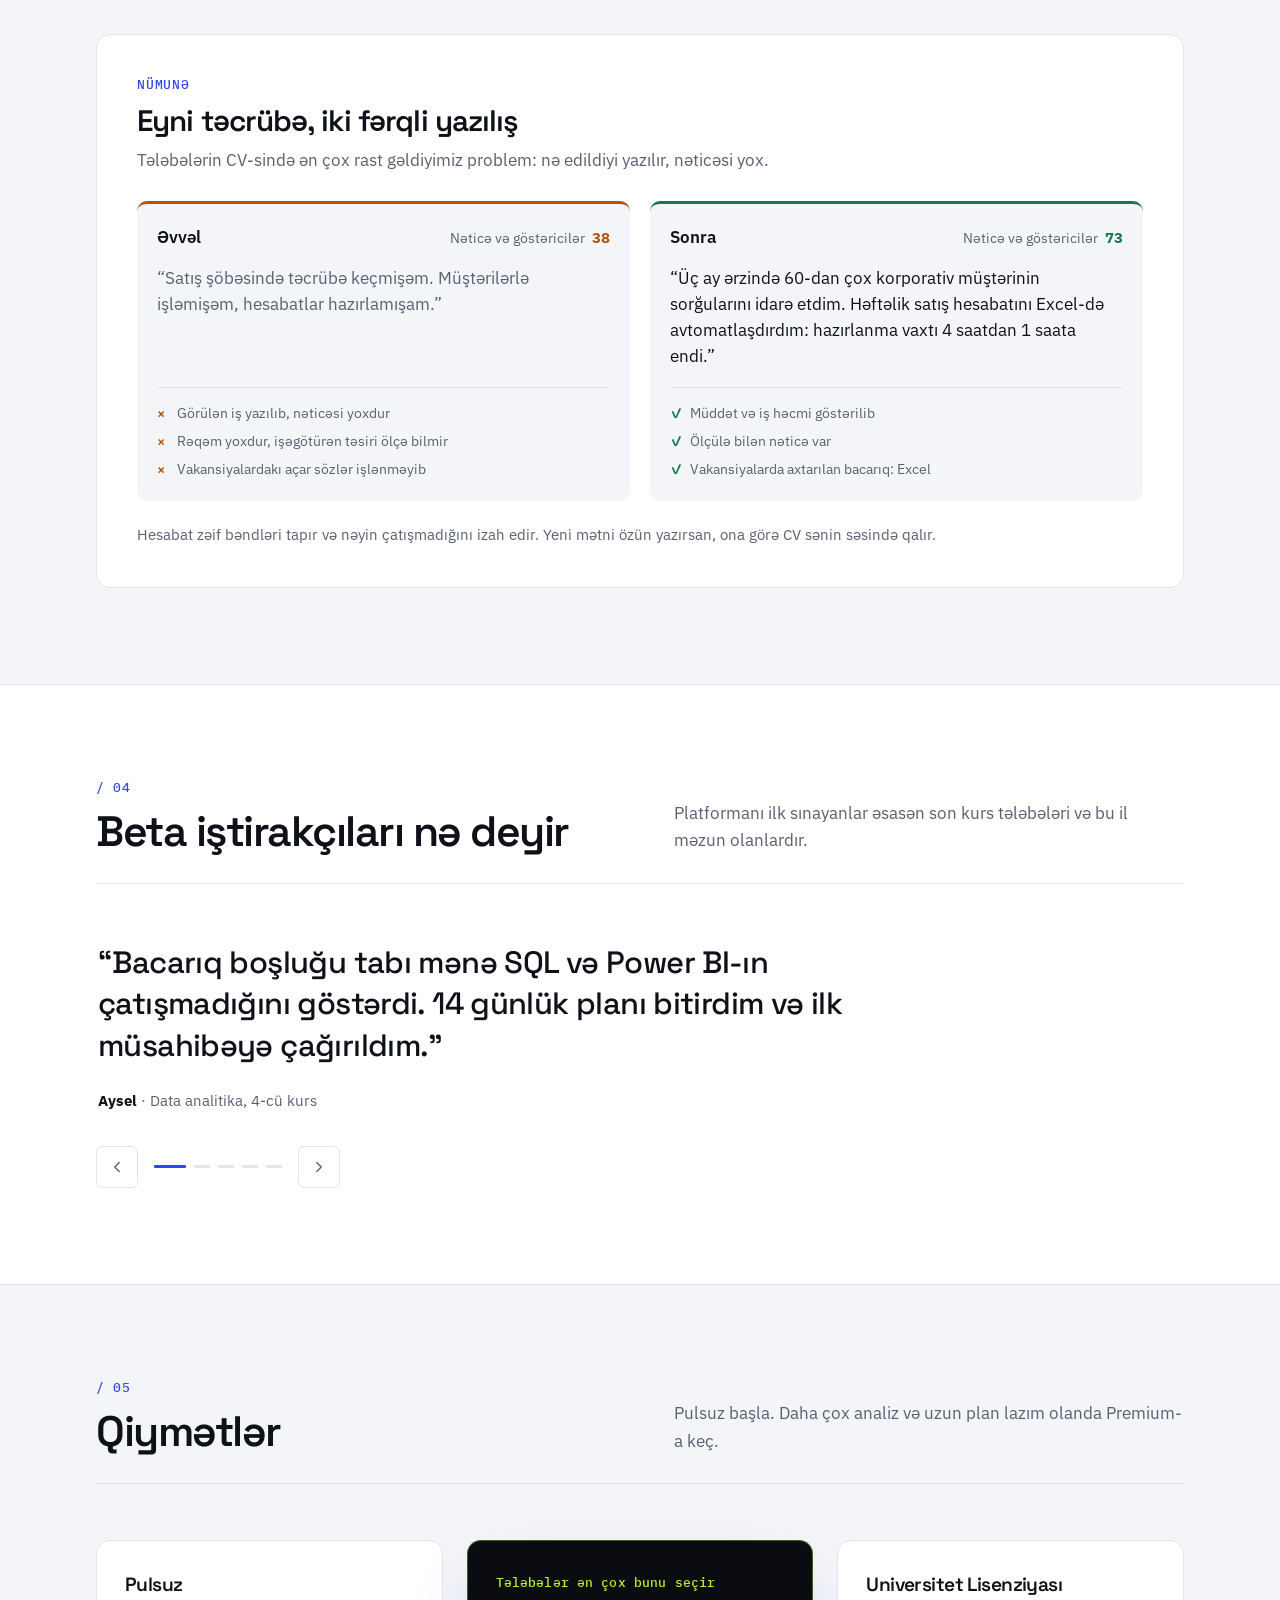
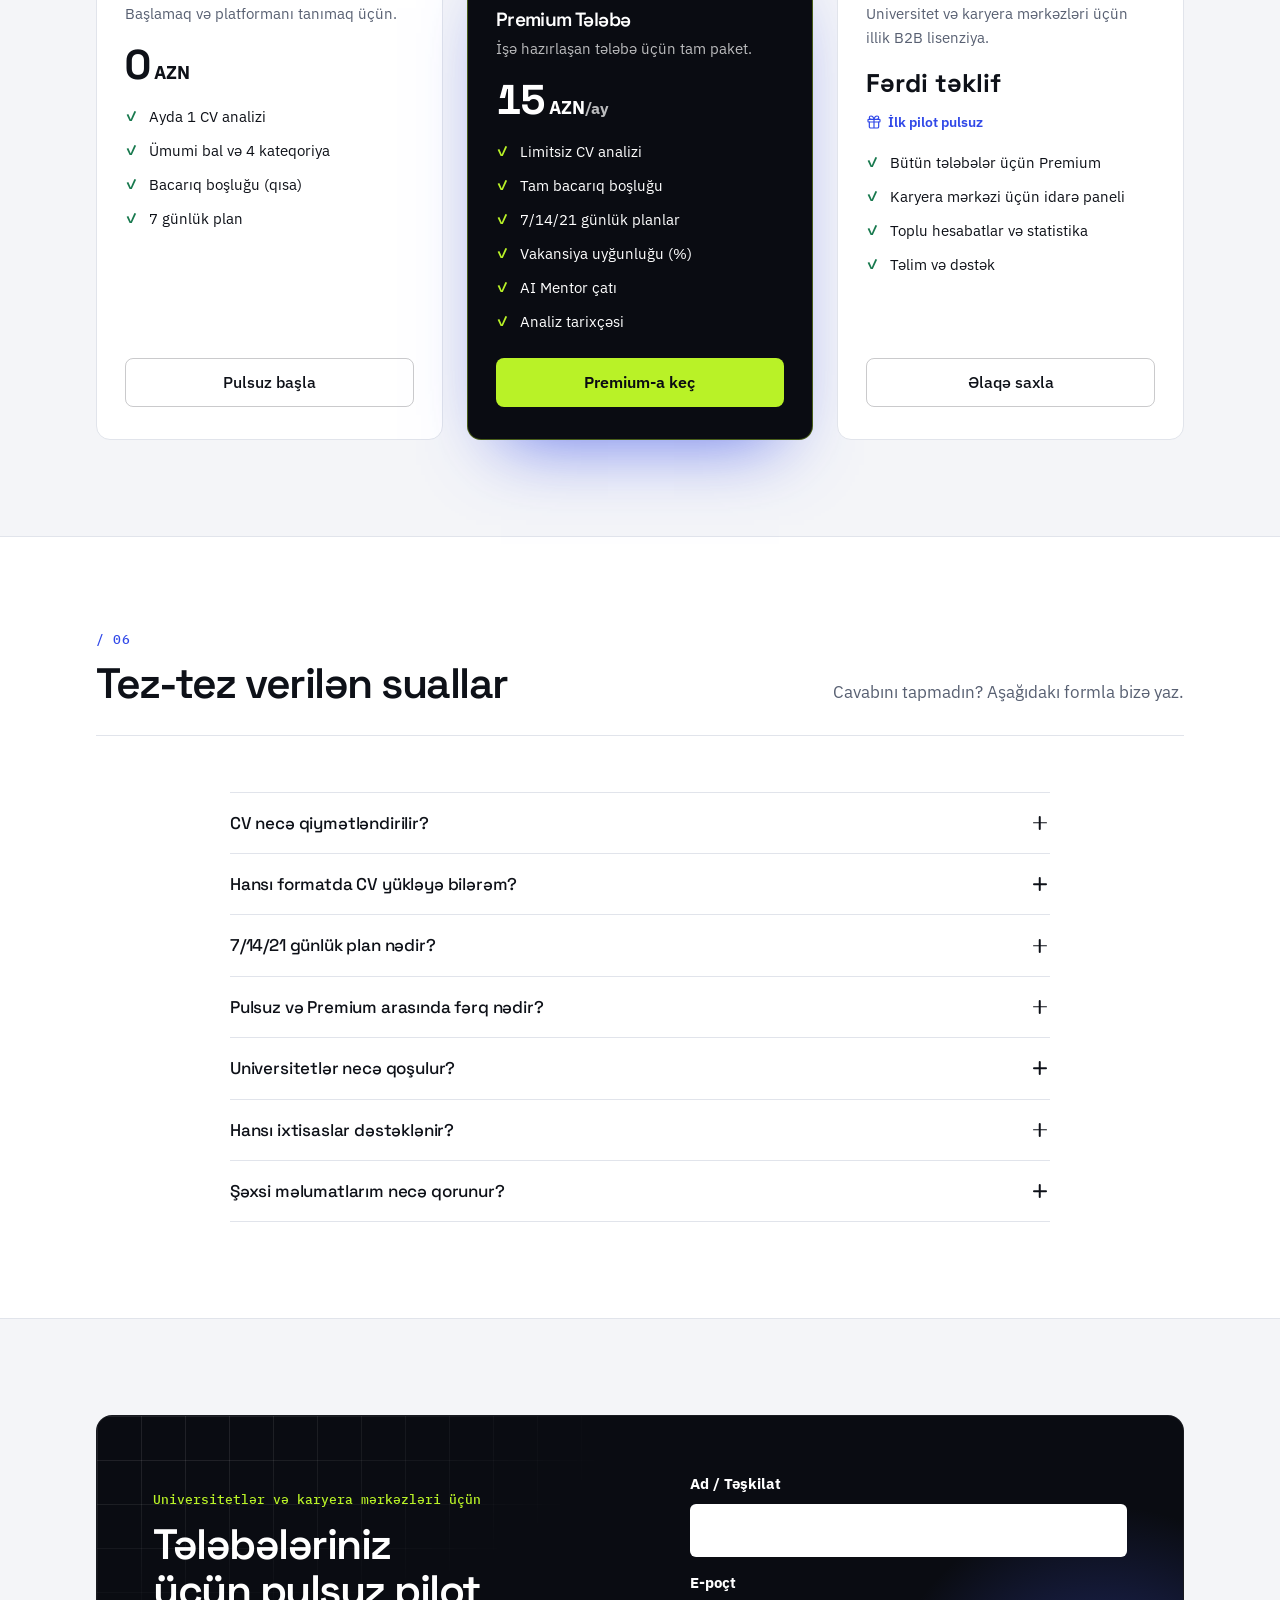
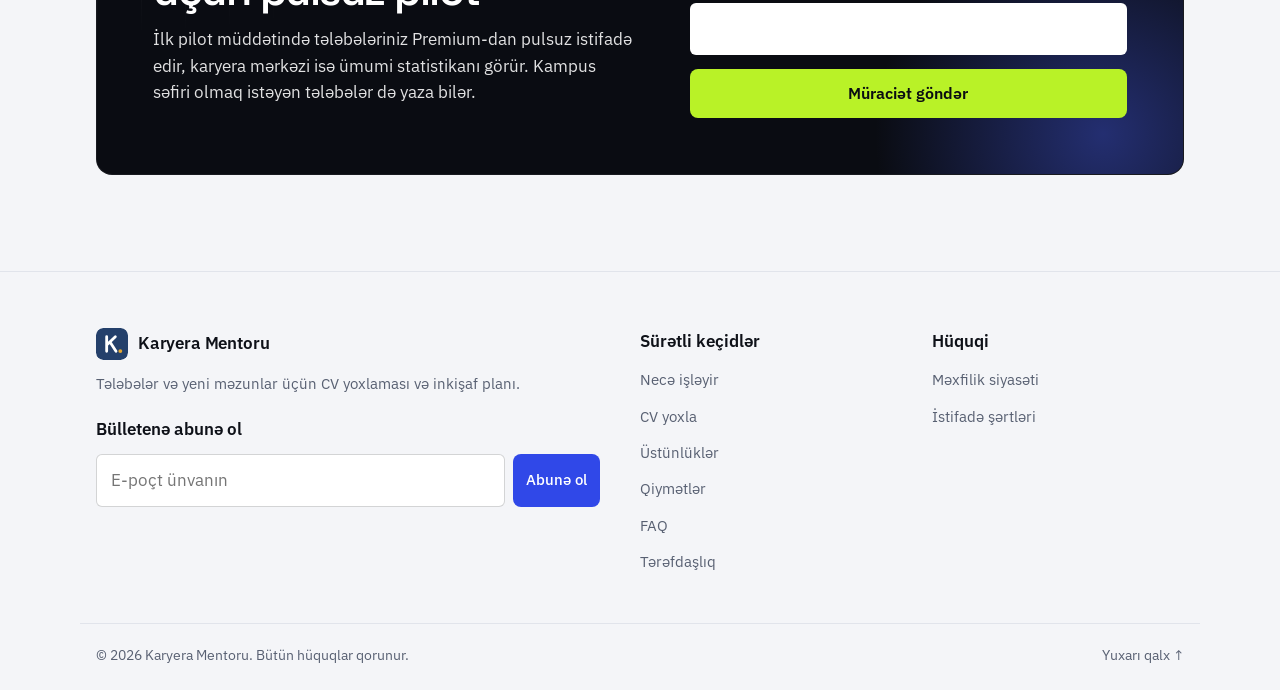
==== commit fcc4c135: "Redesign dizayn as a tech landing page and extend the mentor chat - Dark hero with an animated CV sc" ====
--- a/dizayn/index.html
+++ b/dizayn/index.html
@@ -3,7 +3,9 @@
 <head>
   <meta charset="UTF-8">
   <meta name="viewport" content="width=device-width, initial-scale=1.0">
-  <title>Karyera Mentoru</title>
+  <title>Karyera Mentoru — CV yoxlaması və inkişaf planı</title>
+  <meta name="description" content="CV-ni yüklə, dörd meyar üzrə balını və çatışmayan bacarıqları gör, 7, 14 və ya 21 günlük planla düzəlt. Tələbələr və yeni məzunlar üçün.">
+  <meta name="theme-color" content="#F7F5F0">
 
   <!-- Tema səhifə çəkilməmişdən əvvəl tətbiq olunsun (ağ "parıltı" olmasın) -->
   <script>
@@ -20,10 +22,10 @@
   <!-- Brauzer tabındakı ikon -->
   <link rel="icon" type="image/svg+xml" href="assets/favicon.svg">
 
-  <!-- Şrift: Inter (Azərbaycan hərfləri, o cümlədən "ə", tam dəstəklənir) -->
+  <!-- Şriftlər: Space Grotesk (başlıqlar), IBM Plex Sans (mətn), IBM Plex Mono (etiketlər) -->
   <link rel="preconnect" href="https://fonts.googleapis.com">
   <link rel="preconnect" href="https://fonts.gstatic.com" crossorigin>
-  <link href="https://fonts.googleapis.com/css2?family=Inter:wght@400;500;600;700;800&display=swap" rel="stylesheet">
+  <link href="https://fonts.googleapis.com/css2?family=IBM+Plex+Mono:wght@400;500&family=IBM+Plex+Sans:wght@400;500;600&family=Space+Grotesk:wght@500;600;700&display=swap" rel="stylesheet">
 
   <!-- Stillər -->
   <link rel="stylesheet" href="css/style.css">
@@ -38,11 +40,12 @@
   </noscript>
 </head>
 <body>
+  <div class="scroll-progress" aria-hidden="true"></div>
 
   <!-- ===== 1. Elan zolağı ===== -->
   <div class="announcement" id="elan">
     <p class="announcement-text">
-      <svg class="ico" viewBox="0 0 24 24" aria-hidden="true"><path d="M12 3l1.9 5.8 5.8 1.9-5.8 1.9L12 18.4l-1.9-5.8-5.8-1.9 5.8-1.9z"/></svg> <strong>Beta.</strong> Mövcud imkanlar pulsuzdur. Qiymətlər və vakansiyalar nümunədir.
+      Qapalı beta açıqdır: ilk 30 tələbə Premium-u pulsuz sınayır. <a href="#cv-yoxla">CV-ni yoxla</a>
     </p>
     <button type="button" class="announcement-close" aria-label="Elanı bağla"><svg class="ico" viewBox="0 0 24 24" aria-hidden="true"><path d="M18 6 6 18M6 6l12 12"/></svg></button>
   </div>
@@ -57,8 +60,8 @@
 
       <nav class="main-nav" id="main-nav" aria-label="Əsas menyu">
         <ul class="nav-links">
-          <li><a href="#nece-isleyir">Necə işləyir?</a></li>
-          <li><a href="#cv-yoxla">CV Yoxla</a></li>
+          <li><a href="#nece-isleyir">Necə işləyir</a></li>
+          <li><a href="#cv-yoxla">CV yoxla</a></li>
           <li><a href="#ustunlukler">Üstünlüklər</a></li>
           <li><a href="#qiymetler">Qiymətlər</a></li>
           <li><a href="#faq">FAQ</a></li>
@@ -81,7 +84,7 @@
               <button type="button" class="btn btn-ghost btn-block" id="logout-btn">Çıxış</button>
             </div>
           </div>
-          <a href="#cv-yoxla" class="btn btn-primary">CV-ni Yoxla (Pulsuz)</a>
+          <a href="#cv-yoxla" class="btn btn-primary">Pulsuz yoxla</a>
         </div>
       </nav>
 
@@ -105,7 +108,6 @@
           </div>
           <div class="cabinet-head-actions">
             <a href="#cv-yoxla" class="btn btn-primary">+ Yeni CV yoxla</a>
-            <button class="btn btn-ghost beta-only" type="button" id="applications-open" aria-haspopup="dialog">Müraciətlər</button>
             <button type="button" class="btn btn-ghost" id="cabinet-logout">Çıxış</button>
           </div>
         </div>
@@ -134,7 +136,7 @@
           <!-- Analiz tarixçəsi -->
           <article class="card cabinet-card">
             <h3>Analiz tarixçəsi</h3>
-            <div class="table-wrap" id="cabinet-table-wrap" tabindex="0" role="region" aria-label="CV analiz tarixçəsi">
+            <div class="table-wrap" id="cabinet-table-wrap">
               <table class="history-table cabinet-table">
                 <thead>
                   <tr>
@@ -161,12 +163,12 @@
             <form class="auth-form" id="profile-form" novalidate>
               <div class="field">
                 <label class="field-label" for="profile-name">Ad</label>
-                <input type="text" id="profile-name" class="input" maxlength="60" autocomplete="given-name" aria-describedby="profile-name-error">
+                <input type="text" id="profile-name" class="input" autocomplete="given-name" aria-describedby="profile-name-error">
                 <p class="field-error" id="profile-name-error" role="alert"></p>
               </div>
               <div class="field">
                 <label class="field-label" for="profile-surname">Soyad</label>
-                <input type="text" id="profile-surname" class="input" maxlength="60" autocomplete="family-name" aria-describedby="profile-surname-error">
+                <input type="text" id="profile-surname" class="input" autocomplete="family-name" aria-describedby="profile-surname-error">
                 <p class="field-error" id="profile-surname-error" role="alert"></p>
               </div>
               <div class="field">
@@ -179,23 +181,6 @@
                 <select id="profile-major" class="select" aria-describedby="profile-major-error"></select>
                 <p class="field-error" id="profile-major-error" role="alert"></p>
               </div>
-              <div class="field">
-                <label class="field-label" for="profile-education">Təhsil</label>
-                <input id="profile-education" class="input" maxlength="240" aria-describedby="profile-education-error">
-                <p class="field-error" id="profile-education-error" role="alert"></p>
-              </div>
-              <div class="field">
-                <label class="field-label" for="profile-interests">Karyera maraqları</label>
-                <input id="profile-interests" class="input" maxlength="240" aria-describedby="profile-interests-error">
-                <p class="field-error" id="profile-interests-error" role="alert"></p>
-              </div>
-              <div class="field">
-                <label class="field-label" for="profile-skills">Bacarıqlar</label>
-                <textarea id="profile-skills" class="input" rows="3" maxlength="1500" aria-describedby="profile-skills-hint profile-skills-error"></textarea>
-                <p class="field-hint" id="profile-skills-hint">Bacarıqları vergüllə ayır. Profil məlumatı mentor cavablarını fərdiləşdirir.</p>
-                <p class="field-error" id="profile-skills-error" role="alert"></p>
-              </div>
-              <button type="button" id="profile-suggest" class="btn btn-ghost beta-only">Son CV-dən bacarıqları təklif et</button>
               <button type="submit" class="btn btn-primary btn-block">Yadda saxla</button>
             </form>
           </article>
@@ -205,112 +190,181 @@
 
     <!-- ===== 3. Hero ===== -->
     <section class="hero" aria-labelledby="hero-title">
+      <div class="hero-bg" aria-hidden="true">
+        <span class="hero-grid"></span>
+        <span class="hero-glow"></span>
+      </div>
+
       <div class="container hero-inner">
         <div class="hero-text">
-          <span class="pill pill-accent">Azərbaycan dilində ilk AI Karyera Mentoru</span>
-          <h1 id="hero-title">CV-dən <span class="hl">konkret karyera planına</span> bir platforma</h1>
+          <p class="hero-kicker">
+            <span class="kicker-dot" aria-hidden="true"></span>
+            <span class="kicker-text" id="kicker-text">Tələbələr və yeni məzunlar üçün</span><span class="kicker-caret" aria-hidden="true"></span>
+          </p>
+          <h1 id="hero-title">
+            <span class="h1-line">CV-ndə nəyin</span>
+            <span class="h1-line">çatışmadığını gör,</span>
+            <span class="h1-line"><span class="hl">21 gündə</span> düzəlt</span>
+          </h1>
           <p class="hero-lead">
-            Tələbə və gənc məzunlar üçün AI karyera mentoru: CV analizi, bacarıq boşluğu,
-            7/14/21 günlük plan və fərdi AI mentor dəstəyi.
+            PDF-i yüklə, ixtisasını seç. Bir dəqiqəyə CV-nin dörd meyar üzrə balını,
+            çatışmayan bacarıqları və gündəlik tapşırıqlarla inkişaf planını alırsan.
           </p>
           <div class="hero-actions">
-            <a href="#cv-yoxla" class="btn btn-primary">İndi CV-ni Yüklə</a>
-            <a href="#nece-isleyir" class="btn btn-ghost">Necə işləyir?</a>
+            <a href="#cv-yoxla" class="btn btn-primary btn-arrow">CV-ni yoxla <span class="arrow" aria-hidden="true">→</span></a>
+            <a href="#nece-isleyir" class="btn btn-ghost">Necə işləyir</a>
           </div>
           <ul class="hero-trust">
-            <li><svg class="ico" viewBox="0 0 24 24" aria-hidden="true"><path d="M22 11.1V12a10 10 0 1 1-5.9-9.1"/><path d="M22 4 12 14l-3-3"/></svg> 120+ ixtisas üzrə</li>
-            <li><svg class="ico" viewBox="0 0 24 24" aria-hidden="true"><path d="M22 11.1V12a10 10 0 1 1-5.9-9.1"/><path d="M22 4 12 14l-3-3"/></svg> 4 meyar üzrə şəffaf bal</li>
-            <li><svg class="ico" viewBox="0 0 24 24" aria-hidden="true"><path d="M22 11.1V12a10 10 0 1 1-5.9-9.1"/><path d="M22 4 12 14l-3-3"/></svg> Azərbaycan dilində</li>
+            <li>120-dən çox ixtisas</li>
+            <li>Azərbaycan dilində</li>
           </ul>
         </div>
 
-        <!-- Nümunə nəticə kartı -->
-        <article class="card score-card reveal" aria-label="Nümunə CV skoru: 72 / 100">
-          <div class="score-head">
-            <h2 class="score-title">CV Skoru</h2>
-            <span class="score-note">Nümunə nəticə</span>
-          </div>
-
-          <div class="score-ring" style="--score: 72">
-            <svg viewBox="0 0 120 120" aria-hidden="true">
-              <circle class="ring-track" cx="60" cy="60" r="52"/>
-              <circle class="ring-fill" cx="60" cy="60" r="52"/>
-            </svg>
-            <div class="ring-value">
-              <span class="ring-number" data-count="72">72</span><span class="ring-max">/100</span>
-            </div>
-          </div>
-
-          <ul class="score-bars">
-            <li style="--value: 80">
-              <div class="bar-label"><span>Struktur</span><strong>80</strong></div>
-              <div class="bar" aria-hidden="true"><span class="bar-fill is-good"></span></div>
-            </li>
-            <li style="--value: 65">
-              <div class="bar-label"><span>ATS uyğunluğu</span><strong>65</strong></div>
-              <div class="bar" aria-hidden="true"><span class="bar-fill is-weak"></span></div>
-            </li>
-            <li style="--value: 58">
-              <div class="bar-label"><span>Nəticə və göstəricilər</span><strong>58</strong></div>
-              <div class="bar" aria-hidden="true"><span class="bar-fill is-weak"></span></div>
-            </li>
-            <li style="--value: 85">
-              <div class="bar-label"><span>Sahəyə uyğunluq</span><strong>85</strong></div>
-              <div class="bar" aria-hidden="true"><span class="bar-fill is-good"></span></div>
-            </li>
-          </ul>
-
-          <div class="score-skills">
-            <p class="score-skills-title">Çatışmayan bacarıqlar</p>
-            <ul class="pill-list">
-              <li class="pill pill-missing">TypeScript</li>
-              <li class="pill pill-missing">Security</li>
-              <li class="pill pill-missing">Git</li>
+        <div class="hero-visual">
+          <!-- Skan olunan CV (dekorativ) -->
+          <div class="cv-doc" aria-hidden="true">
+            <div class="cv-doc-head">
+              <span class="cv-avatar"></span>
+              <span class="cv-lines">
+                <span class="sk" style="--w: 62%"></span>
+                <span class="sk sk-thin" style="--w: 40%"></span>
+              </span>
+            </div>
+            <p class="cv-doc-title">Təcrübə</p>
+            <span class="sk" style="--w: 92%"></span>
+            <span class="sk is-flag-weak" style="--w: 78%"></span>
+            <span class="sk" style="--w: 85%"></span>
+            <p class="cv-doc-title">Bacarıqlar</p>
+            <span class="cv-chips">
+              <span class="cv-chip is-ok">Excel</span>
+              <span class="cv-chip">Word</span>
+              <span class="cv-chip is-miss">SQL</span>
+            </span>
+            <p class="cv-doc-title">Təhsil</p>
+            <span class="sk" style="--w: 70%"></span>
+            <span class="sk sk-thin" style="--w: 48%"></span>
+
+            <span class="scan-beam"></span>
+            <span class="cv-flag f1">Nəticə rəqəmlə yazılmayıb</span>
+            <span class="cv-flag f2 is-ok">Excel uyğundur</span>
+            <span class="cv-flag f3">SQL çatışmır</span>
+          </div>
+          <!-- Nümunə nəticə kartı -->
+          <article class="card score-card reveal" aria-label="Nümunə CV skoru: 72/100">
+            <div class="score-head">
+              <h2 class="score-title">CV skoru</h2>
+              <span class="score-note">Nümunə nəticə</span>
+            </div>
+
+            <div class="score-ring" style="--score: 72">
+              <svg viewBox="0 0 120 120" aria-hidden="true">
+                <circle class="ring-track" cx="60" cy="60" r="52"/>
+                <circle class="ring-fill" cx="60" cy="60" r="52"/>
+              </svg>
+              <div class="ring-value">
+                <span class="ring-number" data-count="72">72</span><span class="ring-max">/100</span>
+              </div>
+            </div>
+
+            <ul class="score-bars">
+              <li style="--value: 80">
+                <div class="bar-label"><span>Struktur</span><strong>80</strong></div>
+                <div class="bar" aria-hidden="true"><span class="bar-fill is-good"></span></div>
+              </li>
+              <li style="--value: 65">
+                <div class="bar-label"><span>ATS uyğunluğu</span><strong>65</strong></div>
+                <div class="bar" aria-hidden="true"><span class="bar-fill is-weak"></span></div>
+              </li>
+              <li style="--value: 58">
+                <div class="bar-label"><span>Nəticə və göstəricilər</span><strong>58</strong></div>
+                <div class="bar" aria-hidden="true"><span class="bar-fill is-weak"></span></div>
+              </li>
+              <li style="--value: 85">
+                <div class="bar-label"><span>Sahəyə uyğunluq</span><strong>85</strong></div>
+                <div class="bar" aria-hidden="true"><span class="bar-fill is-good"></span></div>
+              </li>
             </ul>
-          </div>
-        </article>
+
+            <div class="score-skills">
+              <p class="score-skills-title">Çatışmayan bacarıqlar</p>
+              <ul class="pill-list">
+                <li class="pill pill-missing">TypeScript</li>
+                <li class="pill pill-missing">Security</li>
+                <li class="pill pill-missing">Git</li>
+              </ul>
+            </div>
+          </article>
+        </div>
       </div>
     </section>
 
+    <!-- ===== İxtisaslar zolağı ===== -->
+    <div class="marquee" aria-hidden="true">
+      <div class="marquee-track">
+        <span>Kompüter elmləri</span><span>Maliyyə</span><span>Memarlıq</span><span>Marketinq</span><span>Hüquqşünaslıq</span><span>Neft-qaz mühəndisliyi</span><span>Data analitika</span><span>Psixologiya</span><span>Dizayn</span><span>Tibb bacısı işi</span><span>Logistika</span><span>Jurnalistika</span><span>İnformasiya təhlükəsizliyi</span><span>Turizm və otelçilik</span>
+        <span>Kompüter elmləri</span><span>Maliyyə</span><span>Memarlıq</span><span>Marketinq</span><span>Hüquqşünaslıq</span><span>Neft-qaz mühəndisliyi</span><span>Data analitika</span><span>Psixologiya</span><span>Dizayn</span><span>Tibb bacısı işi</span><span>Logistika</span><span>Jurnalistika</span><span>İnformasiya təhlükəsizliyi</span><span>Turizm və otelçilik</span>
+      </div>
+    </div>
+
+    <!-- ===== Rəqəmlər ===== -->
+    <section class="stats-band" aria-label="Qısa rəqəmlər">
+      <div class="container stats-grid reveal">
+        <div class="stat-item">
+          <p class="stat-num"><span data-count="120">120</span>+</p>
+          <p class="stat-text">ixtisas üzrə bacarıq profili</p>
+        </div>
+        <div class="stat-item">
+          <p class="stat-num"><span data-count="4">4</span></p>
+          <p class="stat-text">şəffaf qiymətləndirmə meyarı</p>
+        </div>
+        <div class="stat-item">
+          <p class="stat-num"><span data-count="21">21</span></p>
+          <p class="stat-text">günə qədər gündəlik plan</p>
+        </div>
+        <div class="stat-item">
+          <p class="stat-num"><span data-count="15">15</span><small>AZN</small></p>
+          <p class="stat-text">aylıq Premium qiyməti</p>
+        </div>
+      </div>
+    </section>
     <!-- ===== 4. Necə işləyir? ===== -->
     <section class="section" id="nece-isleyir" aria-labelledby="steps-title">
       <div class="container">
         <div class="section-head">
-          <span class="eyebrow">Proses</span>
-          <h2 id="steps-title">Necə işləyir?</h2>
-          <p class="section-sub">CV qiymətləndirməsindən fərdi inkişaf planına qədər.</p>
-        </div>
-
-        <ol class="steps">
+          <h2 id="steps-title">Necə işləyir</h2>
+          <p class="section-sub">CV-ni yükləyəndən uyğun vakansiyaya qədər beş addım. Hər addım əvvəlkinin nəticəsinə əsaslanır.</p>
+        </div>
+
+        <ol class="steps" data-animate>
           <li class="card step reveal">
-            <span class="step-num" aria-hidden="true">1</span>
+            <span class="step-num" aria-hidden="true">01</span>
             <h3>CV-ni əlavə et</h3>
             <p>PDF formatında CV-ni yüklə və ixtisasını seç. Cəmi bir dəqiqə çəkir.</p>
             <span class="step-tag">PDF · maks. 5 MB</span>
           </li>
           <li class="card step reveal">
-            <span class="step-num" aria-hidden="true">2</span>
+            <span class="step-num" aria-hidden="true">02</span>
             <h3>AI analizi</h3>
             <p>AI CV-ni struktur, məzmun və açar sözlər baxımından oxuyur, sahənin tələbləri ilə müqayisə edir.</p>
             <span class="step-tag">Bir neçə saniyə</span>
           </li>
           <li class="card step reveal">
-            <span class="step-num" aria-hidden="true">3</span>
+            <span class="step-num" aria-hidden="true">03</span>
             <h3>Şəffaf qiymətləndirmə</h3>
             <p>4 kateqoriya üzrə 100 ballıq skor. Hər balın səbəbi aydın göstərilir.</p>
             <span class="step-tag">4 kateqoriya · 100 bal</span>
           </li>
           <li class="card step reveal">
-            <span class="step-num" aria-hidden="true">4</span>
+            <span class="step-num" aria-hidden="true">04</span>
             <h3>Yol xəritəsi</h3>
             <p>Çatışmayan bacarıqlar üçün gündəlik tapşırıqlarla addım-addım inkişaf planı.</p>
             <span class="step-tag">7 / 14 / 21 gün</span>
           </li>
           <li class="card step reveal">
-            <span class="step-num" aria-hidden="true">5</span>
-            <h3>Vakansiya uyğunluğu (demo)</h3>
-            <p>Nümunə vakansiyalarla təxmini uyğunluq faizini gör. Canlı vakansiya mənbəyi hələ yoxdur.</p>
-            <span class="step-tag">Demo</span>
+            <span class="step-num" aria-hidden="true">05</span>
+            <h3>Vakansiya uyğunluğu</h3>
+            <p>Vakansiyalarla uyğunluq faizini gör və hansı elana müraciət edəcəyini bil.</p>
+            <span class="step-tag">Uyğunluq %</span>
           </li>
         </ol>
       </div>
@@ -320,9 +374,8 @@
     <section class="section section-alt" id="cv-yoxla" aria-labelledby="cv-title">
       <div class="container">
         <div class="section-head">
-          <span class="eyebrow">Pulsuz yoxlama</span>
-          <h2 id="cv-title">CV-ni Yoxla</h2>
-          <p class="section-sub">PDF faylını yüklə, ixtisasını seç — AI bir neçə saniyəyə CV-ni qiymətləndirsin.</p>
+          <h2 id="cv-title">CV-ni yoxla</h2>
+          <p class="section-sub">PDF faylını yüklə və ixtisasını seç. Nəticə bir neçə saniyəyə hazır olur.</p>
         </div>
 
         <!-- Yükləmə forması -->
@@ -331,7 +384,7 @@
           <div class="field">
             <span class="field-label" id="cv-file-label">CV faylı</span>
             <label class="dropzone" id="dropzone" for="cv-file">
-              <input type="file" id="cv-file" class="visually-hidden" accept="application/pdf,.pdf" aria-describedby="cv-file-hint cv-file-error cv-privacy-note">
+              <input type="file" id="cv-file" class="visually-hidden" accept="application/pdf,.pdf" aria-describedby="cv-file-hint cv-file-error">
               <span class="dropzone-icon" aria-hidden="true"><svg class="ico" viewBox="0 0 24 24" aria-hidden="true"><path d="M21 15v4a2 2 0 0 1-2 2H5a2 2 0 0 1-2-2v-4M17 8l-5-5-5 5M12 3v12"/></svg></span>
               <span class="dropzone-title">PDF faylını bura sürüklə və ya <u>kompüterdən seç</u></span>
               <span class="dropzone-hint" id="cv-file-hint">Yalnız PDF, maksimum 5 MB</span>
@@ -359,12 +412,8 @@
             <p class="field-error" id="cv-major-error" role="alert"></p>
           </div>
 
-          <label class="check cv-processing beta-only">
-            <input type="checkbox" id="cv-consent" aria-describedby="cv-privacy-note">
-            CV mətninin analiz üçün Gemini-yə göndərilməsinə razıyam.
-          </label>
-          <button type="submit" class="btn btn-primary btn-block" id="analyze-btn">Analiz Et</button>
-          <p class="form-note" id="cv-privacy-note">Demo rejim: fayl serverə və AI-yə göndərilmir, analiz nümayiş üçündür. Fayl adı və nəticə yalnız bu brauzerin yaddaşında qalır.</p>
+          <button type="submit" class="btn btn-primary btn-block" id="analyze-btn">Analiz et</button>
+          <p class="form-note" id="cv-privacy-note">Demo rejim: fayl heç yerə göndərilmir, yalnız brauzerində qalır.</p>
 
           <!-- Yüklənmə animasiyası -->
           <div class="loader" id="loader" hidden>
@@ -427,12 +476,6 @@
                 <ul id="result-weaknesses"></ul>
               </div>
             </div>
-            <div class="beta-only">
-              <h4 class="panel-subtitle">Qiymətləndirmə meyarlarının izahı</h4>
-              <div id="result-explanations" class="result-explanations"></div>
-              <h4 class="panel-subtitle">Tövsiyələr</h4>
-              <ul id="result-recommendations"></ul>
-            </div>
           </div>
 
           <!-- Tab 2: Bacarıq boşluğu -->
@@ -453,7 +496,7 @@
               </div>
             </div>
 
-            <p class="tab-tip"><svg class="ico" viewBox="0 0 24 24" aria-hidden="true"><path d="M9 18h6M10 22h4M12 2a7 7 0 0 0-4 12.7V17h8v-2.3A7 7 0 0 0 12 2z"/></svg> Çatışmayan bacarıqlara əsasən <strong>7/14/21 günlük plan</strong> yarada bilərsən.</p>
+            <p class="tab-tip"><svg class="ico" viewBox="0 0 24 24" aria-hidden="true"><path d="M9 18h6M10 22h4M12 2a7 7 0 0 0-4 12.7V17h8v-2.3A7 7 0 0 0 12 2z"/></svg> Çatışmayan bacarıqlar avtomatik olaraq <strong>7/14/21 günlük plana</strong> əlavə olunub.</p>
           </div>
 
           <!-- Tab 3: 7/14/21 günlük plan -->
@@ -475,8 +518,8 @@
 
           <!-- Tab 4: Vakansiya və tarixçə -->
           <div class="tab-panel" role="tabpanel" id="panel-jobs" aria-labelledby="tab-jobs" hidden>
-            <h4 class="panel-subtitle">Nümunə vakansiyalar</h4>
-            <p class="panel-note">Bunlar real elan deyil: şirkətlər və vəzifələr şablondan yaradılır, canlı vakansiya mənbəyi hələ yoxdur. Faiz CV nəticən və bacarıqlarına görə hesablanan təxmini göstəricidir.</p>
+            <h4 class="panel-subtitle">Uyğun vakansiyalar</h4>
+            <p class="panel-note">Demo vakansiyalar — uyğunluq CV skoruna və bacarıqlarına görə hesablanır.</p>
             <ul class="jobs" id="jobs-list"></ul>
 
             <h4 class="panel-subtitle">Analiz tarixçəsi</h4>
@@ -502,126 +545,73 @@
     <section class="section" id="ustunlukler" aria-labelledby="why-title">
       <div class="container">
         <div class="section-head">
-          <span class="eyebrow">Üstünlüklər</span>
-          <h2 id="why-title">Niyə Karyera Mentoru?</h2>
-          <p class="section-sub">Xarici CV alətlərindən fərqli olaraq, yerli tələbə üçün qurulub.</p>
+          <h2 id="why-title">Yerli bazar üçün qurulub</h2>
+          <p class="section-sub">Xarici CV alətləri yaxşıdır, amma Bakıdakı işəgötürəni və Azərbaycan dilini tanımır.</p>
         </div>
 
         <div class="why-cards">
           <article class="card why-card reveal">
-            <span class="why-icon" aria-hidden="true"><svg class="ico" viewBox="0 0 24 24" aria-hidden="true"><path d="M20 10c0 6-8 12-8 12s-8-6-8-12a8 8 0 0 1 16 0z"/><circle cx="12" cy="10" r="3"/></svg></span>
             <h3>Yerli bazar konteksti</h3>
-            <p>Azərbaycan ixtisasları üçün hazırlanmış sahə profilləri və Azərbaycan dilində nəticələr. Canlı vakansiya məlumatı hələ yoxdur.</p>
+            <p>Azərbaycan əmək bazarı, yerli vakansiyalar və işəgötürən gözləntiləri nəzərə alınır. Hər şey Azərbaycan dilində.</p>
           </article>
           <article class="card why-card reveal">
-            <span class="why-icon" aria-hidden="true"><svg class="ico" viewBox="0 0 24 24" aria-hidden="true"><path d="M17 2l4 4-4 4"/><path d="M3 11v-1a4 4 0 0 1 4-4h14"/><path d="M7 22l-4-4 4-4"/><path d="M21 13v1a4 4 0 0 1-4 4H3"/></svg></span>
             <h3>Bağlı dövrə</h3>
-            <p>CV analizi → bacarıq boşluğu → plan → AI Mentor. Hər addım növbətisinə bağlıdır, heç nə yarımçıq qalmır.</p>
+            <p>CV analizi → bacarıq boşluğu → plan → vakansiya. Hər addım növbətisinə bağlıdır, heç nə yarımçıq qalmır.</p>
           </article>
           <article class="card why-card reveal">
-            <span class="why-icon" aria-hidden="true"><svg class="ico" viewBox="0 0 24 24" aria-hidden="true"><path d="M19 7V5a2 2 0 0 0-2-2H5a2 2 0 0 0 0 4h14a2 2 0 0 1 2 2v3M3 5v14a2 2 0 0 0 2 2h16v-5"/><path d="M18 12a2 2 0 0 0 0 4h4v-4z"/></svg></span>
             <h3>Alıcılıq gücünə uyğun qiymət</h3>
-            <p>Hazırda bütün imkanlar pulsuzdur. Premium üçün planlaşdırılan qiymət <strong>aylıq 15 AZN</strong>-dir; ödəniş hələ işləmir.</p>
+            <p>Premium cəmi <strong>aylıq 15 AZN</strong> — xarici analoqlardan bir neçə dəfə ucuz. Pulsuz versiya da var.</p>
           </article>
         </div>
 
-        <!-- Müqayisə cədvəli -->
-        <p class="scroll-hint" aria-hidden="true">← Cədvəli yana sürüşdür →</p>
-        <div class="table-wrap compare-wrap" tabindex="0" role="region" aria-labelledby="compare-caption">
-          <table class="compare-table">
-            <caption id="compare-caption" class="visually-hidden">Karyera Mentoru və digər CV alətlərinin müqayisəsi</caption>
-            <thead>
-              <tr>
-                <th scope="col">Platforma</th>
-                <th scope="col">Qiymət</th>
-                <th scope="col">AZ dili</th>
-                <th scope="col">CV skoru</th>
-                <th scope="col">Günlük plan</th>
-                <th scope="col">Vakansiya uyğ.</th>
-              </tr>
-            </thead>
-            <tbody>
-              <tr>
-                <th scope="row">Rezi</th>
-                <td>≈ $29/ay</td>
-                <td><span class="no">✗</span><span class="visually-hidden">Yoxdur</span></td>
-                <td><span class="yes">✓</span><span class="visually-hidden">Var</span></td>
-                <td><span class="no">✗</span><span class="visually-hidden">Yoxdur</span></td>
-                <td><span class="part">Qismən</span></td>
-              </tr>
-              <tr>
-                <th scope="row">Teal</th>
-                <td>≈ $29/ay</td>
-                <td><span class="no">✗</span><span class="visually-hidden">Yoxdur</span></td>
-                <td><span class="yes">✓</span><span class="visually-hidden">Var</span></td>
-                <td><span class="no">✗</span><span class="visually-hidden">Yoxdur</span></td>
-                <td><span class="yes">✓</span><span class="visually-hidden">Var</span></td>
-              </tr>
-              <tr>
-                <th scope="row">Kickresume</th>
-                <td>≈ $19/ay</td>
-                <td><span class="no">✗</span><span class="visually-hidden">Yoxdur</span></td>
-                <td><span class="yes">✓</span><span class="visually-hidden">Var</span></td>
-                <td><span class="no">✗</span><span class="visually-hidden">Yoxdur</span></td>
-                <td><span class="no">✗</span><span class="visually-hidden">Yoxdur</span></td>
-              </tr>
-              <tr>
-                <th scope="row">Jobscan</th>
-                <td>≈ $50/ay</td>
-                <td><span class="no">✗</span><span class="visually-hidden">Yoxdur</span></td>
-                <td><span class="yes">✓</span><span class="visually-hidden">Var</span></td>
-                <td><span class="no">✗</span><span class="visually-hidden">Yoxdur</span></td>
-                <td><span class="yes">✓</span><span class="visually-hidden">Var</span></td>
-              </tr>
-              <tr class="is-highlight">
-                <th scope="row">Karyera Mentoru</th>
-                <td><strong>Hazırda pulsuz</strong> <small>(Premium: 15 AZN/ay planlaşdırılır)</small></td>
-                <td><span class="yes">✓</span><span class="visually-hidden">Var</span></td>
-                <td><span class="yes">✓</span><span class="visually-hidden">Var</span></td>
-                <td><span class="yes">✓</span><span class="visually-hidden">Var</span></td>
-                <td>Demo</td>
-              </tr>
-            </tbody>
-          </table>
-        </div>
-        <p class="table-note">Xarici platformaların qiymətləri təxminidir, aylıq ödənişli plana görə göstərilib.</p>
+        <!-- Nümunə: bir CV bəndinin əvvəl və sonrası -->
+        <div class="rewrite reveal">
+          <div class="rewrite-head">
+            <p class="rewrite-label">Nümunə</p>
+            <h3>Eyni təcrübə, iki fərqli yazılış</h3>
+            <p class="rewrite-sub">Tələbələrin CV-sində ən çox rast gəldiyimiz problem: nə edildiyi yazılır, nəticəsi yox.</p>
+          </div>
+
+          <div class="rewrite-grid">
+            <figure class="rewrite-col is-before">
+              <figcaption>
+                <span class="rewrite-tag">Əvvəl</span>
+                <span class="rewrite-score">Nəticə və göstəricilər <strong data-count="41">41</strong></span>
+              </figcaption>
+              <blockquote class="rewrite-text">Satış şöbəsində təcrübə keçmişəm. Müştərilərlə işləmişəm, hesabatlar hazırlamışam.</blockquote>
+              <ul class="rewrite-notes">
+                <li>Görülən iş yazılıb, nəticəsi yoxdur</li>
+                <li>Rəqəm yoxdur, işəgötürən təsiri ölçə bilmir</li>
+                <li>Vakansiyalardakı açar sözlər işlənməyib</li>
+              </ul>
+            </figure>
+
+            <figure class="rewrite-col is-after">
+              <figcaption>
+                <span class="rewrite-tag">Sonra</span>
+                <span class="rewrite-score">Nəticə və göstəricilər <strong data-count="78">78</strong></span>
+              </figcaption>
+              <blockquote class="rewrite-text">Üç ay ərzində 60-dan çox korporativ müştərinin sorğularını idarə etdim. Həftəlik satış hesabatını Excel-də avtomatlaşdırdım: hazırlanma vaxtı 4 saatdan 1 saata endi.</blockquote>
+              <ul class="rewrite-notes">
+                <li>Müddət və iş həcmi göstərilib</li>
+                <li>Ölçülə bilən nəticə var</li>
+                <li>Vakansiyalarda axtarılan bacarıq: Excel</li>
+              </ul>
+            </figure>
+          </div>
+
+          <p class="rewrite-foot">Hesabat zəif bəndləri tapır və nəyin çatışmadığını izah edir. Yeni mətni özün yazırsan, ona görə CV sənin səsində qalır.</p>
+        </div>
       </div>
     </section>
 
-    <!-- ===== 7. Persona və rəylər ===== -->
-    <section class="section section-alt" id="reyler" aria-labelledby="persona-title">
+    <!-- ===== 7. Rəylər ===== -->
+    <section class="section section-alt" id="reyler" aria-labelledby="reviews-title">
       <div class="container">
         <div class="section-head">
-          <span class="eyebrow">İstifadəçilər</span>
-          <h2 id="persona-title">Kimin üçün qurmuşuq?</h2>
-          <p class="section-sub">Tipik istifadəçimiz — ilk işini axtaran tələbə.</p>
-        </div>
-
-        <!-- Persona -->
-        <article class="card persona reveal">
-          <div class="persona-head">
-            <span class="persona-avatar" aria-hidden="true">T</span>
-            <div>
-              <h3 class="persona-name">Tahir, 21 yaş</h3>
-              <p class="persona-role">Bakıda 4-cü kurs tələbəsi · Kompüter elmləri</p>
-            </div>
-          </div>
-          <dl class="persona-grid">
-            <div class="persona-item">
-              <dt><svg class="ico" viewBox="0 0 24 24" aria-hidden="true"><circle cx="12" cy="12" r="10"/><circle cx="12" cy="12" r="6"/><circle cx="12" cy="12" r="2"/></svg> Məqsəd</dt>
-              <dd>Məzun olmamış ilk junior işini tapmaq.</dd>
-            </div>
-            <div class="persona-item">
-              <dt><svg class="ico" viewBox="0 0 24 24" aria-hidden="true"><circle cx="12" cy="12" r="10"/><path d="M9.1 9a3 3 0 0 1 5.8 1c0 2-3 3-3 3M12 17h.01"/></svg> Problem</dt>
-              <dd>CV-si hazırdır, amma müraciətlərə cavab gəlmir. Nəyin çatışmadığını bilmir.</dd>
-            </div>
-            <div class="persona-item">
-              <dt><svg class="ico" viewBox="0 0 24 24" aria-hidden="true"><path d="M12 2l3.1 6.3 6.9 1-5 4.9 1.2 6.8L12 17.8 5.8 21l1.2-6.8-5-4.9 6.9-1z"/></svg> Gözlənti</dt>
-              <dd>Konkret, addım-addım plan və hansı vakansiyaya uyğun olduğunu görmək.</dd>
-            </div>
-          </dl>
-        </article>
-
+          <h2 id="reviews-title">Beta iştirakçıları nə deyir</h2>
+          <p class="section-sub">Platformanı ilk sınayanlar əsasən son kurs tələbələri və bu il məzun olanlardır.</p>
+        </div>
         <!-- Rəylər karuseli -->
         <div class="carousel" id="reviews" role="region" aria-roledescription="karusel" aria-label="İstifadəçi rəyləri">
           <div class="carousel-viewport">
@@ -664,7 +654,6 @@
             <div class="carousel-dots" id="carousel-dots"></div>
             <button type="button" class="icon-btn carousel-btn" id="carousel-next" aria-label="Növbəti rəy"><svg class="ico" viewBox="0 0 24 24" aria-hidden="true"><path d="M9 18l6-6-6-6"/></svg></button>
           </div>
-          <p class="carousel-note">Beta test iştirakçılarının rəyləri</p>
         </div>
       </div>
     </section>
@@ -673,59 +662,55 @@
     <section class="section" id="qiymetler" aria-labelledby="pricing-title">
       <div class="container">
         <div class="section-head">
-          <span class="eyebrow">Qiymətlər</span>
           <h2 id="pricing-title">Qiymətlər</h2>
-          <p class="section-sub">Plan nümunələri. Beta pulsuzdur; abunəlik və ödəniş hələ mövcud deyil.</p>
-        </div>
-
-        <p class="demo-warning pricing-note" role="note">
-          <strong>Hazırkı vəziyyət</strong>
-          Ayda analiz limiti tətbiq edilmir və Premium heç bir bölməni kilidləmir. Premium düyməsi yalnız planın önizləməsini göstərir. Vakansiyalar nümunədir.
-        </p>
+          <p class="section-sub">Pulsuz başla. Daha çox analiz və uzun plan lazım olanda Premium-a keç.</p>
+        </div>
 
         <div class="pricing">
           <!-- Pulsuz -->
           <article class="card price-card reveal">
             <h3 class="price-name">Pulsuz</h3>
-            <p class="price-desc">Hazırda mövcud olan bütün imkanlar.</p>
+            <p class="price-desc">Başlamaq və platformanı tanımaq üçün.</p>
             <p class="price-amount"><span>0</span> AZN</p>
             <ul class="price-features">
-              <li>CV analizi (ayda limit tətbiq edilmir)</li>
+              <li>Ayda 1 CV analizi</li>
               <li>Ümumi bal və 4 kateqoriya</li>
-              <li>Bacarıq boşluğu</li>
-              <li>7/14/21 günlük plan</li>
-              <li>Analiz tarixçəsi (hesabla)</li>
+              <li>Bacarıq boşluğu (qısa)</li>
+              <li>7 günlük plan</li>
             </ul>
             <a href="#cv-yoxla" class="btn btn-ghost btn-block">Pulsuz başla</a>
           </article>
 
           <!-- Premium Tələbə (vurğulanmış) -->
-          <article class="card price-card is-featured reveal" aria-label="Premium Tələbə — planlaşdırılır">
-            <span class="price-badge">Planlaşdırılır</span>
+          <article class="card price-card is-featured reveal" aria-label="Premium Tələbə — tövsiyə olunan plan">
+            <span class="price-badge">Tələbələr ən çox bunu seçir</span>
             <h3 class="price-name">Premium Tələbə</h3>
-            <p class="price-desc">Planlaşdırılan plan. Hazırda yalnız önizləmə mövcuddur.</p>
+            <p class="price-desc">İşə hazırlaşan tələbə üçün tam paket.</p>
             <p class="price-amount"><span>15</span> AZN<small>/ay</small></p>
             <ul class="price-features">
-              <li>Hazırda pulsuz planda olan bütün imkanlar</li>
-              <li>Planlaşdırılır: canlı vakansiya uyğunluğu</li>
-              <li>AI Mentor pulsuz betaya daxildir</li>
-              <li>Hazırda ayrıca Premium imkanı yoxdur</li>
+              <li>Limitsiz CV analizi</li>
+              <li>Tam bacarıq boşluğu</li>
+              <li>7/14/21 günlük planlar</li>
+              <li>Vakansiya uyğunluğu (%)</li>
+              <li>AI Mentor çatı</li>
+              <li>Analiz tarixçəsi</li>
             </ul>
-            <button type="button" class="btn btn-primary btn-block" data-plan="premium">Premium önizləməsi</button>
+            <button type="button" class="btn btn-primary btn-block" data-plan="premium">Premium-a keç</button>
           </article>
 
           <!-- Universitet Lisenziyası -->
           <article class="card price-card reveal">
             <h3 class="price-name">Universitet Lisenziyası</h3>
-            <p class="price-desc">Universitet və karyera mərkəzləri üçün planlaşdırılan lisenziya. Şərtlər hələ təsdiqlənməyib.</p>
+            <p class="price-desc">Universitet və karyera mərkəzləri üçün illik B2B lisenziya.</p>
             <p class="price-amount price-amount-text">Fərdi təklif</p>
-            <p class="price-pilot"><svg class="ico" viewBox="0 0 24 24" aria-hidden="true"><rect x="3" y="8" width="18" height="4" rx="1"/><path d="M12 8v13M19 12v7a2 2 0 0 1-2 2H7a2 2 0 0 1-2-2v-7M7.5 8a2.5 2.5 0 0 1 0-5C11 3 12 8 12 8s1-5 4.5-5a2.5 2.5 0 0 1 0 5"/></svg> Pilot planlaşdırılır</p>
+            <p class="price-pilot"><svg class="ico" viewBox="0 0 24 24" aria-hidden="true"><rect x="3" y="8" width="18" height="4" rx="1"/><path d="M12 8v13M19 12v7a2 2 0 0 1-2 2H7a2 2 0 0 1-2-2v-7M7.5 8a2.5 2.5 0 0 1 0-5C11 3 12 8 12 8s1-5 4.5-5a2.5 2.5 0 0 1 0 5"/></svg> İlk pilot pulsuz</p>
             <ul class="price-features">
-              <li>Planlaşdırılır: bütün tələbələr üçün giriş</li>
-              <li>Planlaşdırılır: karyera mərkəzi üçün idarə paneli</li>
-              <li>Planlaşdırılır: toplu hesabatlar</li>
+              <li>Bütün tələbələr üçün Premium</li>
+              <li>Karyera mərkəzi üçün idarə paneli</li>
+              <li>Toplu hesabatlar və statistika</li>
+              <li>Təlim və dəstək</li>
             </ul>
-            <a href="#terefdasliq" class="btn btn-ghost btn-block">Tərəfdaşlıq statusuna bax</a>
+            <a href="#terefdasliq" class="btn btn-ghost btn-block">Əlaqə saxla</a>
           </article>
         </div>
       </div>
@@ -735,9 +720,8 @@
     <section class="section section-alt" id="faq" aria-labelledby="faq-title">
       <div class="container">
         <div class="section-head">
-          <span class="eyebrow">Dəstək</span>
           <h2 id="faq-title">Tez-tez verilən suallar</h2>
-          <p class="section-sub">Beta və gələcək imkanlar haqqında məlumat.</p>
+          <p class="section-sub">Cavabını tapmadın? Aşağıdakı formla bizə yaz.</p>
         </div>
 
         <div class="faq" id="faq-list">
@@ -750,7 +734,7 @@
             </h3>
             <div class="faq-a" id="faq-a1" role="region" aria-labelledby="faq-q1">
               <div class="faq-a-inner">
-                <p>AI CV-ni 4 kateqoriya üzrə yoxlayır: Struktur, ATS uyğunluğu, Nəticə və göstəricilər, Sahəyə uyğunluq. Hər biri 100 ballıq şkalada qiymətləndirilir, yekun bal sahəyə uyğunluq və CV keyfiyyətinə əsaslanır. Hər balın səbəbi güclü və zəif tərəflərdə izah olunur.</p>
+                <p>AI CV-ni 4 kateqoriya üzrə yoxlayır: Struktur, ATS uyğunluğu, Nəticə və göstəricilər, Sahəyə uyğunluq. Hər biri 100 ballıq şkalada qiymətləndirilir, ümumi bal isə onların ortalamasıdır. Hər balın səbəbi güclü və zəif tərəflərdə izah olunur.</p>
               </div>
             </div>
           </div>
@@ -764,7 +748,7 @@
             </h3>
             <div class="faq-a" id="faq-a2" role="region" aria-labelledby="faq-q2">
               <div class="faq-a-inner">
-                <p>Hazırda yalnız mətnli PDF, maksimum 5 MB və 20 səhifə. CV-n Word-dədirsə, "Fayl → Saxla → PDF" ilə PDF kimi saxlayıb yüklə.</p>
+                <p>Hazırda yalnız PDF, maksimum 5 MB. CV-n Word-dədirsə, "Fayl → Saxla → PDF" ilə PDF kimi saxlayıb yüklə.</p>
               </div>
             </div>
           </div>
@@ -792,7 +776,7 @@
             </h3>
             <div class="faq-a" id="faq-a4" role="region" aria-labelledby="faq-q4">
               <div class="faq-a-inner">
-                <p>Hazırda funksional fərq yoxdur: bütün beta imkanları pulsuzdur. Premium planı hələ satışda deyil və önizləmə heç bir bölməni açmır. Vakansiyalar nümunədir. AI Mentor üçün hesabına daxil ol. Cavablar Gemini xidməti əlçatan olduqda hazırlanır.</p>
+                <p>Pulsuz versiyada ayda 1 analiz, ümumi bal və 7 günlük plan var. Premium (aylıq 15 AZN) limitsiz analiz, tam bacarıq boşluğu, 14 və 21 günlük planlar, vakansiya uyğunluğu və AI Mentor çatını açır.</p>
               </div>
             </div>
           </div>
@@ -800,13 +784,13 @@
           <div class="faq-item">
             <h3 class="faq-q">
               <button type="button" class="faq-btn" aria-expanded="false" aria-controls="faq-a5" id="faq-q5">
-                Universitetlər necə qoşula bilər?
+                Universitetlər necə qoşulur?
                 <span class="faq-icon" aria-hidden="true"></span>
               </button>
             </h3>
             <div class="faq-a" id="faq-a5" role="region" aria-labelledby="faq-q5">
               <div class="faq-a-inner">
-                <p>Universitet paneli gələcək mərhələ üçün nəzərdə tutulub.</p>
+                <p>Universitetlər və karyera mərkəzləri illik lisenziya ilə bütün tələbələrinə Premium verə bilər. İlk pilot pulsuzdur — aşağıdakı Tərəfdaşlıq formunu doldurun, sizinlə əlaqə saxlayaq.</p>
               </div>
             </div>
           </div>
@@ -834,7 +818,7 @@
             </h3>
             <div class="faq-a" id="faq-a7" role="region" aria-labelledby="faq-q7">
               <div class="faq-a-inner">
-                <p id="faq-privacy-answer">Demo rejimdə (sayt fayl kimi açılanda) CV faylın serverə və AI-yə göndərilmir, analiz nümayiş üçündür. Fayl adı, nəticə və hesab məlumatı yalnız bu brauzerin yaddaşında (localStorage) qalır və brauzer məlumatını təmizləməklə silinir. Server rejimində (sayt backend tərəfindən açılanda) CV analiz üçün serverə və Gemini-yə göndərilir; bu rejimin qaydaları sayt backend ilə açılanda göstərilir.</p>
+                <p>Bu demo versiyada CV faylın heç yerə göndərilmir, yalnız sənin brauzerində qalır. Real versiyada məlumatlar şifrələnmiş şəkildə saxlanacaq, üçüncü tərəflərə verilməyəcək və istədiyin vaxt silinə biləcək.</p>
               </div>
             </div>
           </div>
@@ -847,24 +831,23 @@
       <div class="container">
         <div class="partner reveal">
           <div class="partner-text">
-            <span class="partner-label">Tərəfdaşlıq</span>
-            <h2 id="partner-title">Tərəfdaşlıq proqramı hazırlanır</h2>
-            <p>Universitet, akademiya və kampus səfirləri ilə əməkdaşlıq planlaşdırılır. Pilot şərtləri və səfir imtiyazları hələ təsdiqlənməyib.</p>
-            <p class="form-note partner-note" id="partner-note" role="note"><strong>Bu forma hələ işləmir.</strong> Yazdıqların heç yerə göndərilmir və saxlanmır. İşlək əlaqə kanalı əlavə olunanda müraciət buradan açılacaq.</p>
+            <span class="partner-label">Universitetlər və karyera mərkəzləri üçün</span>
+            <h2 id="partner-title">Tələbələriniz üçün pulsuz pilot</h2>
+            <p>İlk pilot müddətində tələbələriniz Premium-dan pulsuz istifadə edir, karyera mərkəzi isə ümumi statistikanı görür. Kampus səfiri olmaq istəyən tələbələr də yaza bilər.</p>
           </div>
 
           <form class="partner-form" id="partner-form" novalidate>
             <div class="field">
               <label class="field-label" for="partner-name">Ad / Təşkilat</label>
-              <input type="text" id="partner-name" class="input" autocomplete="organization" disabled aria-describedby="partner-note partner-name-error">
+              <input type="text" id="partner-name" class="input" autocomplete="organization" aria-describedby="partner-name-error">
               <p class="field-error" id="partner-name-error" role="alert"></p>
             </div>
             <div class="field">
               <label class="field-label" for="partner-email">E-poçt</label>
-              <input type="email" id="partner-email" class="input" autocomplete="email" disabled aria-describedby="partner-note partner-email-error">
+              <input type="email" id="partner-email" class="input" autocomplete="email" aria-describedby="partner-email-error">
               <p class="field-error" id="partner-email-error" role="alert"></p>
             </div>
-            <button type="submit" class="btn btn-light btn-block" disabled>Müraciət hələ qəbul edilmir</button>
+            <button type="submit" class="btn btn-light btn-block">Müraciət göndər</button>
           </form>
         </div>
       </div>
@@ -880,14 +863,13 @@
           <img src="assets/favicon.svg" alt="" width="32" height="32">
           <span>Karyera Mentoru</span>
         </a>
-        <p class="footer-desc">Tələbə və gənc məzunlar üçün Azərbaycan dilində AI karyera mentoru.</p>
+        <p class="footer-desc">Tələbələr və yeni məzunlar üçün CV yoxlaması və inkişaf planı.</p>
         <form class="newsletter" id="newsletter-form" novalidate>
-          <label class="footer-title" for="newsletter-email">Bülleten (hazırlanır)</label>
+          <label class="footer-title" for="newsletter-email">Bülletenə abunə ol</label>
           <div class="newsletter-row">
-            <input type="email" id="newsletter-email" class="input" placeholder="E-poçt ünvanın" autocomplete="email" disabled aria-describedby="newsletter-note">
-            <button type="submit" class="btn btn-primary" disabled>Tezliklə</button>
-          </div>
-          <p class="form-note newsletter-note" id="newsletter-note">Bülleten hələ işləmir: e-poçtun göndərilmir, saxlanmır və abunə yaranmır.</p>
+            <input type="email" id="newsletter-email" class="input" placeholder="E-poçt ünvanın" autocomplete="email">
+            <button type="submit" class="btn btn-primary">Abunə ol</button>
+          </div>
         </form>
       </div>
 
@@ -895,8 +877,8 @@
       <nav class="footer-col" aria-label="Sürətli keçidlər">
         <p class="footer-title">Sürətli keçidlər</p>
         <ul class="footer-links">
-          <li><a href="#nece-isleyir">Necə işləyir?</a></li>
-          <li><a href="#cv-yoxla">CV Yoxla</a></li>
+          <li><a href="#nece-isleyir">Necə işləyir</a></li>
+          <li><a href="#cv-yoxla">CV yoxla</a></li>
           <li><a href="#ustunlukler">Üstünlüklər</a></li>
           <li><a href="#qiymetler">Qiymətlər</a></li>
           <li><a href="#faq">FAQ</a></li>
@@ -908,26 +890,15 @@
       <nav class="footer-col" aria-label="Hüquqi məlumat">
         <p class="footer-title">Hüquqi</p>
         <ul class="footer-links">
-          <li><button type="button" class="link-btn" data-soon>Məxfilik Siyasəti</button></li>
-          <li><button type="button" class="link-btn" data-soon>İstifadə Şərtləri</button></li>
+          <li><button type="button" class="link-btn" data-soon>Məxfilik siyasəti</button></li>
+          <li><button type="button" class="link-btn" data-soon>İstifadə şərtləri</button></li>
         </ul>
       </nav>
-
-      <!-- Sosial şəbəkələr -->
-      <div class="footer-col">
-        <p class="footer-title">Sosial şəbəkələr</p>
-        <ul class="footer-social">
-          <li><button type="button" class="icon-btn" data-soon aria-label="Instagram"><svg class="ico" viewBox="0 0 24 24" aria-hidden="true"><rect x="3" y="3" width="18" height="18" rx="5"/><circle cx="12" cy="12" r="4"/><path d="M17.5 6.5h.01"/></svg></button></li>
-          <li><button type="button" class="icon-btn" data-soon aria-label="LinkedIn"><svg class="ico" viewBox="0 0 24 24" aria-hidden="true"><rect x="3" y="3" width="18" height="18" rx="3"/><path d="M8 11v5M8 8h.01M12 16v-5M16 16v-3a2 2 0 0 0-4 0"/></svg></button></li>
-          <li><button type="button" class="icon-btn" data-soon aria-label="Telegram"><svg class="ico" viewBox="0 0 24 24" aria-hidden="true"><path d="M21 4 3 11l6 2 2 6 3-4 5 4z"/><path d="M9 13l12-9"/></svg></button></li>
-          <li><button type="button" class="icon-btn" data-soon aria-label="YouTube"><svg class="ico" viewBox="0 0 24 24" aria-hidden="true"><rect x="2" y="5" width="20" height="14" rx="4"/><path d="m10 9 5 3-5 3z"/></svg></button></li>
-        </ul>
-        <button type="button" class="btn btn-ghost to-top" id="to-top"><svg class="ico" viewBox="0 0 24 24" aria-hidden="true"><path d="M12 19V5M5 12l7-7 7 7"/></svg> Yuxarı qalx</button>
-      </div>
     </div>
 
     <div class="container footer-bottom">
       <p>© 2026 Karyera Mentoru. Bütün hüquqlar qorunur.</p>
+      <button type="button" class="link-btn to-top" id="to-top">Yuxarı qalx ↑</button>
     </div>
   </footer>
 
@@ -962,7 +933,6 @@
           </div>
           <p class="field-error" id="login-pass-error" role="alert"></p>
         </div>
-        <p class="form-notice" id="login-notice" role="status"></p>
         <p class="form-error" id="login-error" role="alert"></p>
         <button type="submit" class="btn btn-primary btn-block">Daxil ol</button>
         <p class="auth-switch">Hesabın yoxdur? <button type="button" class="link-btn auth-switch-btn" data-tab="tab-register">Qeydiyyatdan keç</button></p>
@@ -975,12 +945,12 @@
         <div class="field-row">
           <div class="field">
             <label class="field-label" for="reg-name">Ad</label>
-            <input type="text" id="reg-name" class="input" maxlength="60" autocomplete="given-name" aria-describedby="reg-name-error">
+            <input type="text" id="reg-name" class="input" autocomplete="given-name" aria-describedby="reg-name-error">
             <p class="field-error" id="reg-name-error" role="alert"></p>
           </div>
           <div class="field">
             <label class="field-label" for="reg-surname">Soyad</label>
-            <input type="text" id="reg-surname" class="input" maxlength="60" autocomplete="family-name" aria-describedby="reg-surname-error">
+            <input type="text" id="reg-surname" class="input" autocomplete="family-name" aria-describedby="reg-surname-error">
             <p class="field-error" id="reg-surname-error" role="alert"></p>
           </div>
         </div>
@@ -990,9 +960,9 @@
           <p class="field-error" id="reg-email-error" role="alert"></p>
         </div>
         <div class="field">
-          <label class="field-label" for="reg-pass">Şifrə <span class="field-hint" id="reg-pass-hint">(min. 8 simvol)</span></label>
+          <label class="field-label" for="reg-pass">Şifrə <span class="field-hint" id="reg-pass-hint">(min. 6 simvol)</span></label>
           <div class="pass-wrap">
-            <input type="password" id="reg-pass" class="input" maxlength="128" autocomplete="new-password" aria-describedby="reg-pass-error">
+            <input type="password" id="reg-pass" class="input" autocomplete="new-password" aria-describedby="reg-pass-error">
             <button type="button" class="pass-toggle" aria-label="Şifrəni göstər" data-target="reg-pass"><svg class="ico" viewBox="0 0 24 24" aria-hidden="true"><path d="M2 12s3.5-7 10-7 10 7 10 7-3.5 7-10 7S2 12 2 12z"/><circle cx="12" cy="12" r="3"/></svg></button>
           </div>
           <p class="field-error" id="reg-pass-error" role="alert"></p>
@@ -1010,7 +980,7 @@
         <div class="field">
           <label class="check">
             <input type="checkbox" id="reg-consent" aria-describedby="reg-consent-error">
-            <span>Məxfilik Siyasəti və İstifadə Şərtləri ilə razıyam</span>
+            <span>Məxfilik siyasəti və istifadə şərtləri ilə razıyam</span>
           </label>
           <p class="field-error" id="reg-consent-error" role="alert"></p>
         </div>
@@ -1022,91 +992,108 @@
 
     <div class="auth-divider"><span>və ya</span></div>
     <button type="button" class="btn btn-ghost btn-block google-btn" id="google-btn">
-      <span class="google-g" aria-hidden="true">G</span> Google ilə davam et · Tezliklə
+      <span class="google-g" aria-hidden="true">G</span> Google ilə davam et
     </button>
     <p class="form-note auth-note" id="google-note" role="status"></p>
 
-    <p class="auth-demo prototype-only"><svg class="ico" viewBox="0 0 24 24" aria-hidden="true"><rect x="4" y="11" width="16" height="10" rx="2"/><path d="M8 11V7a4 4 0 0 1 8 0v4"/></svg> DEMO: hesab yalnız bu brauzerdə saxlanılır. Real şifrəni istifadə etmə.</p>
+    <p class="auth-demo"><svg class="ico" viewBox="0 0 24 24" aria-hidden="true"><rect x="4" y="11" width="16" height="10" rx="2"/><path d="M8 11V7a4 4 0 0 1 8 0v4"/></svg> DEMO: hesab yalnız bu brauzerdə saxlanılır. Real şifrəni istifadə etmə.</p>
   </dialog>
 
-  <dialog class="modal applications-modal" id="applications-modal" aria-labelledby="applications-title">
+  <!-- ===== Ödəniş pəncərəsi (DEMO) ===== -->
+  <dialog class="modal pay-modal" id="pay-modal" aria-labelledby="pay-title">
     <div class="modal-head">
-      <h2 class="modal-title" id="applications-title">Müraciətlər</h2>
-      <button class="modal-close" type="button" id="applications-close" aria-label="Müraciətləri bağla">×</button>
-    </div>
-    <details id="application-add">
-      <summary>Yeni müraciət əlavə et</summary>
-      <form id="application-form" class="auth-form">
+      <h2 class="modal-title" id="pay-title">Premium Tələbə</h2>
+      <button type="button" class="modal-close" id="pay-close" aria-label="Pəncərəni bağla"><svg class="ico" viewBox="0 0 24 24" aria-hidden="true"><path d="M18 6 6 18M6 6l12 12"/></svg></button>
+    </div>
+
+    <p class="demo-warning" role="note">
+      <strong><svg class="ico" viewBox="0 0 24 24" aria-hidden="true"><path d="M10.3 3.9 1.8 18a2 2 0 0 0 1.7 3h17a2 2 0 0 0 1.7-3L13.7 3.9a2 2 0 0 0-3.4 0z"/><path d="M12 9v4M12 17h.01"/></svg> DEMO — real kart məlumatı daxil etməyin.</strong>
+      Bu, prototipdir: heç bir ödəniş alınmır və yazdıqların heç yerə göndərilmir, saxlanmır.
+    </p>
+
+    <!-- Ödəniş forması -->
+    <div id="pay-step-form">
+      <div class="pay-summary">
+        <div>
+          <p class="pay-plan">Premium Tələbə</p>
+          <p class="pay-plan-note">Limitsiz analiz · 7/14/21 günlük planlar · AI Mentor</p>
+        </div>
+        <p class="pay-price"><strong>15</strong> AZN<small>/ay</small></p>
+      </div>
+
+      <button type="button" class="btn btn-ghost btn-block pay-test-btn" id="pay-test"><svg class="ico" viewBox="0 0 24 24" aria-hidden="true"><path d="M9 3h6M10 3v6L4.5 19a1.5 1.5 0 0 0 1.3 2h12.4a1.5 1.5 0 0 0 1.3-2L14 9V3"/></svg> Test kartı ilə doldur</button>
+
+      <form class="auth-form" id="pay-form" novalidate autocomplete="off">
+        <div class="field">
+          <label class="field-label" for="pay-name">Kart sahibinin adı</label>
+          <input type="text" id="pay-name" class="input" autocomplete="off" placeholder="AD SOYAD" aria-describedby="pay-name-error">
+          <p class="field-error" id="pay-name-error" role="alert"></p>
+        </div>
+        <div class="field">
+          <label class="field-label" for="pay-number">Kart nömrəsi</label>
+          <input type="text" id="pay-number" class="input" inputmode="numeric" autocomplete="off" maxlength="19" placeholder="0000 0000 0000 0000" aria-describedby="pay-number-error">
+          <p class="field-error" id="pay-number-error" role="alert"></p>
+        </div>
         <div class="field-row">
-          <label>Şirkət <input class="input" name="company" required maxlength="120"></label>
-          <label>Vəzifə <input class="input" name="position" required maxlength="120"></label>
-        </div>
-        <div class="field-row">
-          <label>Status
-            <select class="input" name="status">
-              <option value="applied">Göndərildi</option>
-              <option value="interview">Müsahibə</option>
-              <option value="offer">Təklif</option>
-              <option value="rejected">Rədd</option>
-            </select>
-          </label>
-          <label>Müraciət tarixi <input class="input" type="date" name="applied_date"></label>
-        </div>
-        <div class="field-row">
-          <label>Növbəti addım <input class="input" name="next_step" maxlength="255"></label>
-          <label>Növbəti addımın tarixi <input class="input" type="date" name="next_step_date"></label>
-        </div>
-        <label>Qeyd <textarea class="input" name="notes" maxlength="2000" rows="2"></textarea></label>
-        <button type="submit" class="btn btn-primary">Əlavə et</button>
+          <div class="field">
+            <label class="field-label" for="pay-exp">Son istifadə tarixi</label>
+            <input type="text" id="pay-exp" class="input" inputmode="numeric" autocomplete="off" maxlength="5" placeholder="AA/İİ" aria-describedby="pay-exp-error">
+            <p class="field-error" id="pay-exp-error" role="alert"></p>
+          </div>
+          <div class="field">
+            <label class="field-label" for="pay-cvv">CVV</label>
+            <input type="password" id="pay-cvv" class="input" inputmode="numeric" autocomplete="off" maxlength="3" placeholder="•••" aria-describedby="pay-cvv-error">
+            <p class="field-error" id="pay-cvv-error" role="alert"></p>
+          </div>
+        </div>
+        <button type="submit" class="btn btn-primary btn-block" id="pay-submit">15 AZN ödə (DEMO)</button>
+        <p class="form-note">Demo rejim: real abunəlik yaranmır, kartdan pul çıxılmır.</p>
       </form>
-    </details>
-    <label for="applications-filter">Statusa görə filtr</label>
-    <select class="input" id="applications-filter"></select>
-    <p id="applications-status" role="status"></p>
-    <ul id="applications-list"></ul>
+    </div>
+
+    <!-- Emal olunur -->
+    <div class="pay-step pay-processing" id="pay-step-processing" hidden>
+      <span class="loader-spinner" aria-hidden="true"></span>
+      <p role="status">Ödəniş emal olunur… (DEMO)</p>
+    </div>
+
+    <!-- Uğurlu -->
+    <div class="pay-step pay-success" id="pay-step-success" hidden>
+      <span class="pay-success-icon" aria-hidden="true"><svg class="ico" viewBox="0 0 24 24" aria-hidden="true"><path d="M22 11.1V12a10 10 0 1 1-5.9-9.1"/><path d="M22 4 12 14l-3-3"/></svg></span>
+      <h3>Premium aktivləşdi!</h3>
+      <p>Bu demo ödənişdir — heç bir pul çıxılmayıb. İndi bütün Premium imkanlarından istifadə edə bilərsən.</p>
+      <button type="button" class="btn btn-primary btn-block" id="pay-done">Davam et</button>
+    </div>
   </dialog>
 
-  <dialog class="modal pay-modal" id="pay-modal" aria-labelledby="pay-title" aria-describedby="pay-note">
-    <div class="modal-head">
-      <h2 class="modal-title" id="pay-title">Premium Tələbə · Demo</h2>
-      <button type="button" class="modal-close" id="pay-close" aria-label="Pəncərəni bağla">×</button>
-    </div>
-    <div class="pay-summary">
-      <div><p class="pay-plan">Premium Tələbə</p><p class="pay-plan-note">Planlaşdırılan abunəlik</p></div>
-      <p class="pay-price"><strong>15</strong> AZN<small>/ay</small></p>
-    </div>
-    <p class="demo-warning" id="pay-note">Bu önizləmədə kart məlumatı daxil edilmir, abunəlik aktivləşmir və ödəniş alınmır.</p>
-    <button type="button" class="btn btn-primary btn-block" id="pay-done">Bağla</button>
-  </dialog>
-
+  <!-- ===== AI Mentor çatı ===== -->
   <button type="button" class="chat-fab" id="chat-fab" aria-label="AI Mentor çatını aç" aria-expanded="false" aria-controls="chat-panel">
     <span class="chat-fab-icon" aria-hidden="true"><svg class="ico i-chat" viewBox="0 0 24 24" aria-hidden="true"><path d="M21 11.5a8.4 8.4 0 0 1-9 8.4 8.5 8.5 0 0 1-3.8-.9L3 21l1.9-5.7A8.4 8.4 0 0 1 12 3a8.5 8.5 0 0 1 9 8.5z"/></svg><svg class="ico i-close" viewBox="0 0 24 24" aria-hidden="true"><path d="M18 6 6 18M6 6l12 12"/></svg></span>
   </button>
 
   <section class="chat-panel" id="chat-panel" aria-labelledby="chat-title" hidden>
+    <!-- Ölçünü dəyişmək üçün sol yuxarı küncdən dartmaq -->
+    <span class="chat-resize" id="chat-resize" aria-hidden="true"></span>
+
     <div class="chat-head">
       <span class="chat-avatar" aria-hidden="true"><svg class="ico" viewBox="0 0 24 24" aria-hidden="true"><rect x="3" y="8" width="18" height="12" rx="3"/><path d="M12 4v4M9 14h.01M15 14h.01"/></svg></span>
       <div class="chat-head-text">
         <h2 class="chat-title" id="chat-title">AI Mentor</h2>
-        <p class="chat-sub beta-only">Gemini · Profil, CV nəticəsi və inkişaf planı</p>
-        <p class="chat-sub prototype-only">AI Mentor üçün saytı yerli serverdən aç.</p>
-      </div>
+        <p class="chat-sub" id="chat-sub">Hazır cavablar</p>
+      </div>
+      <button type="button" class="modal-close chat-tool" id="chat-expand" aria-label="Çatı böyüt" aria-pressed="false"><svg class="ico i-expand" viewBox="0 0 24 24" aria-hidden="true"><path d="M15 3h6v6M9 21H3v-6M21 3l-7 7M3 21l7-7"/></svg><svg class="ico i-shrink" viewBox="0 0 24 24" aria-hidden="true"><path d="M4 14h6v6M20 10h-6V4M14 10l7-7M3 21l7-7"/></svg></button>
+      <button type="button" class="modal-close chat-tool" id="chat-full" aria-label="Tam ekran" aria-pressed="false"><svg class="ico" viewBox="0 0 24 24" aria-hidden="true"><rect x="3" y="4" width="18" height="16" rx="2"/><path d="M3 9h18"/></svg></button>
       <button type="button" class="modal-close chat-close" id="chat-close" aria-label="Çatı bağla"><svg class="ico" viewBox="0 0 24 24" aria-hidden="true"><path d="M18 6 6 18M6 6l12 12"/></svg></button>
     </div>
 
     <div class="chat-log" id="chat-log" role="log" aria-live="polite" aria-label="Mesajlar"></div>
 
-    <div class="chat-chips" id="chat-chips" aria-label="Tez suallar">
-      <button type="button" class="chat-chip">CV necə yazım?</button>
-      <button type="button" class="chat-chip">Müsahibəyə hazırlıq</button>
-      <button type="button" class="chat-chip">LinkedIn profili</button>
-      <button type="button" class="chat-chip">Staj tapmaq</button>
-      <button type="button" class="chat-chip">Maaş danışığı</button>
-    </div>
+    <!-- Tez sual düymələri js/chat-data.js faylından yaradılır -->
+    <div class="chat-chips" id="chat-chips" aria-label="Tez suallar"></div>
 
     <form class="chat-form" id="chat-form" autocomplete="off">
       <label class="visually-hidden" for="chat-input">Sualını yaz</label>
-      <input type="text" id="chat-input" class="input" placeholder="Karyera sualını yaz…" maxlength="600">
+      <input type="text" id="chat-input" class="input" placeholder="Sualını yaz…" maxlength="1000">
       <button type="submit" class="btn btn-primary chat-send" aria-label="Göndər"><svg class="ico" viewBox="0 0 24 24" aria-hidden="true"><path d="M22 2 11 13M22 2l-7 20-4-9-9-4z"/></svg></button>
     </form>
   </section>
@@ -1115,8 +1102,7 @@
   <div class="toast-area" id="toast-area" aria-live="polite"></div>
 
   <!-- İnteraktivlik -->
-  <script src="js/specialty-search.js"></script>
+  <script src="js/chat-data.js"></script>
   <script src="js/script.js"></script>
-  <script src="js/applications.js"></script>
 </body>
 </html>
--- a/dizayn/css/style.css
+++ b/dizayn/css/style.css
@@ -1,25 +1,33 @@
 /* ===== Rəng dəyişənləri (açıq rejim) ===== */
-/* Palitra: peşəkar göy (etibar) + uğur yaşılı (inkişaf) — "Job Board / CV" üslubu */
+/* Palitra: elektrik göyü + siqnal yaşılı (lime) + tünd "ink" səthlər */
 :root {
-  --primary: #0369A1;
-  --primary-dark: #0C4A6E;
-  --primary-light: #0284C7;
-  --success: #16A34A;
-  --warning: #D97706;
-  --bg: #F6F9FC;
+  --primary: #3048E8;
+  --primary-dark: #1E33C2;
+  --primary-light: #6B7FFF;
+  --accent: #B9F227;
+  --ink: #0A0C12;
+  --ink-2: #12151D;
+  --ink-line: rgba(255, 255, 255, 0.09);
+  --success: #18794E;
+  --warning: #B45309;
+  --bg: #F4F5F8;
   --card: #FFFFFF;
-  --text: #0B1B33;
-  --muted: #475569;
-  --border: #DCE6F0;
-  --soft: #EAF3FA;
+  --text: #0E1118;
+  --muted: #586072;
+  --border: #E1E4EB;
+  --soft: #EBEDF3;
   /* Link mətni (ağ fonda kontrast ≥ 4.5:1) */
-  --link: #0369A1;
-  /* Kölgələr: yumşaq, laylı */
-  --shadow-sm: 0 1px 2px rgba(11, 27, 51, 0.06), 0 1px 3px rgba(11, 27, 51, 0.04);
-  --shadow-md: 0 4px 12px rgba(11, 27, 51, 0.06), 0 12px 32px rgba(11, 27, 51, 0.06);
-  --shadow-lg: 0 8px 24px rgba(11, 27, 51, 0.08), 0 24px 56px rgba(11, 27, 51, 0.10);
-  --shadow-primary: 0 8px 20px rgba(3, 105, 161, 0.25);
-  --font-sans: "Inter", system-ui, -apple-system, "Segoe UI", sans-serif;
+  --link: #3048E8;
+  /* Kölgələr: az və yumşaq */
+  --shadow-sm: 0 1px 2px rgba(26, 29, 33, 0.06);
+  --shadow-md: 0 12px 28px -14px rgba(26, 29, 33, 0.2);
+  --shadow-lg: 0 30px 60px -30px rgba(26, 29, 33, 0.3);
+  --shadow-primary: none;
+  --font-sans: "IBM Plex Sans", system-ui, -apple-system, "Segoe UI", sans-serif;
+  --font-display: "Space Grotesk", "IBM Plex Sans", system-ui, sans-serif;
+  --font-mono: "IBM Plex Mono", ui-monospace, "Cascadia Code", Consolas, monospace;
+  /* Köhnə ad: başlıqlar artıq Space Grotesk-dədir */
+  --font-serif: var(--font-display);
   --ease-out: cubic-bezier(0.22, 1, 0.36, 1);
   color-scheme: light;
 }
@@ -29,15 +37,19 @@
   /* Brauzerin öz elementləri (seçim siyahısı, sürüşdürmə zolağı, çekboks) də qaranlıq olsun */
   color-scheme: dark;
   /* Qaranlıq fonda linklər oxunaqlı olsun (kontrast ≥ 4.5:1) */
-  --primary-light: #38BDF8;
-  --link: #7DD3FC;
-  --success: #22C55E;
-  --bg: #0A1220;
-  --card: #111B2E;
-  --text: #E6EDF7;
-  --muted: #9AA9BF;
-  --border: #22314B;
-  --soft: #16253F;
+  --primary: #4A62FF;
+  --primary-dark: #3249E0;
+  --primary-light: #9AA8FF;
+  --link: #A8B4FF;
+  --accent: #B9F227;
+  --success: #4ADE80;
+  --warning: #F59E0B;
+  --bg: #090B10;
+  --card: #11141C;
+  --text: #EEF0F5;
+  --muted: #9097A8;
+  --border: #222734;
+  --soft: #191D27;
   --shadow-sm: 0 1px 2px rgba(0, 0, 0, 0.3);
   --shadow-md: 0 8px 24px rgba(0, 0, 0, 0.35);
   --shadow-lg: 0 16px 48px rgba(0, 0, 0, 0.45);
@@ -1391,7 +1403,6 @@
 
 /* Tarixçə cədvəli */
 .table-wrap {
-  position: relative;
   overflow-x: auto;
   border: 1px solid var(--border);
   border-radius: 14px;
@@ -2323,25 +2334,6 @@
 
 .form-error:empty {
   display: none;
-}
-
-.form-notice {
-  margin: 0;
-  padding: 10px 12px;
-  border-radius: 10px;
-  background: #DCFCE7;
-  color: #166534;
-  font-size: 14px;
-  font-weight: 600;
-}
-
-.form-notice:empty {
-  display: none;
-}
-
-[data-theme="dark"] .form-notice {
-  background: rgba(34, 197, 94, 0.15);
-  color: #86EFAC;
 }
 
 .auth-switch {
@@ -2945,18 +2937,6 @@
   background: var(--card);
 }
 
-@media (max-height: 520px) {
-  .chat-head,
-  .chat-chips,
-  .chat-form {
-    flex-shrink: 0;
-  }
-
-  .chat-log {
-    min-height: 0;
-  }
-}
-
 .chat-send {
   flex: none;
   width: 46px;
@@ -3107,9 +3087,9 @@
 }
 
 /* =====================================================================
-   DİZAYN YENİLƏMƏSİ — peşəkar görünüş
-   Palitra: göy (etibar) + yaşıl (inkişaf). Şrift: Inter.
-   Emoji ikonlar SVG ilə əvəz olunub (.ico).
+   Vizual üslub (2026 yenilənməsi)
+   Başlıqlar: Source Serif 4. Mətn: IBM Plex Sans.
+   Sakit rənglər, az kölgə, kiçik radius, qradiyent yoxdur.
    ===================================================================== */
 
 /* --- SVG ikonlar --- */
@@ -3119,7 +3099,7 @@
   flex: none;
   fill: none;
   stroke: currentColor;
-  stroke-width: 2;
+  stroke-width: 1.8;
   stroke-linecap: round;
   stroke-linejoin: round;
   vertical-align: -0.25em;
@@ -3142,305 +3122,495 @@
 }
 
 /* --- Tipoqrafiya --- */
+body {
+  font-feature-settings: normal;
+  font-size: 16.5px;
+}
+
 h1,
 h2,
 h3 {
+  font-family: var(--font-serif);
+  font-weight: 600;
+  letter-spacing: -0.012em;
+  text-wrap: balance;
+}
+
+h1 {
+  font-size: clamp(2.35rem, 1.5rem + 3.4vw, 4.1rem);
+  line-height: 1.04;
   letter-spacing: -0.022em;
-  font-weight: 750;
-  text-wrap: balance;
-}
-
-h1 {
-  font-size: clamp(2.1rem, 1.4rem + 3vw, 3.5rem);
+}
+
+h2 {
+  font-size: clamp(1.8rem, 1.3rem + 1.7vw, 2.7rem);
   line-height: 1.08;
-  letter-spacing: -0.035em;
-}
-
-h2 {
-  font-size: clamp(1.6rem, 1.2rem + 1.6vw, 2.4rem);
-  line-height: 1.15;
+}
+
+h4 {
+  font-weight: 600;
 }
 
 p {
   text-wrap: pretty;
 }
 
-.eyebrow {
-  display: inline-block;
-  margin-bottom: 12px;
-  color: var(--primary);
-  font-size: 13px;
-  font-weight: 700;
-  letter-spacing: 0.08em;
-  text-transform: uppercase;
-}
-
-[data-theme="dark"] .eyebrow {
-  color: var(--primary-light);
+/* Məhsul interfeysindəki başlıqlar sans qalsın */
+.score-title,
+.result-title,
+.chat-title,
+.modal-title,
+.cabinet-card h3,
+.job-title,
+.pay-success h3 {
+  font-family: var(--font-sans);
+  font-weight: 600;
+  letter-spacing: -0.005em;
 }
 
 /* --- Elan zolağı --- */
 .announcement {
-  background: var(--primary-dark);
+  padding: 9px 48px;
+  background: #1A1D21;
+  color: #EDEAE3;
+  font-size: 13.5px;
+}
+
+[data-theme="dark"] .announcement {
+  background: #0B0C0D;
+  border-bottom: 1px solid var(--border);
+}
+
+.announcement-text a {
+  color: inherit;
+  text-underline-offset: 3px;
+}
+
+.announcement-close {
+  color: inherit;
+  border-radius: 4px;
+}
+
+.announcement-close .ico {
+  width: 16px;
+  height: 16px;
+}
+
+/* --- Header --- */
+.site-header {
+  background: var(--bg);
+  border-bottom: 1px solid var(--border);
+}
+
+.header-inner {
+  min-height: 64px;
+}
+
+.logo {
+  gap: 10px;
+  color: var(--text);
+  font-size: 17px;
+  font-weight: 600;
+  letter-spacing: -0.01em;
+}
+
+.logo img {
+  border-radius: 7px;
+}
+
+.nav-links a {
+  color: var(--muted);
   font-weight: 500;
-}
-
-.announcement-text .ico {
-  margin-right: 4px;
-  color: #7DD3FC;
-}
-
-.announcement-close .ico {
-  width: 18px;
-  height: 18px;
-}
-
-/* --- Header: şəffaf, bulanıq fon --- */
-.site-header {
-  background: color-mix(in srgb, var(--card) 82%, transparent);
-  -webkit-backdrop-filter: saturate(180%) blur(12px);
-  backdrop-filter: saturate(180%) blur(12px);
-}
-
-.logo {
-  letter-spacing: -0.02em;
-}
-
-.nav-links a {
-  color: var(--muted);
-  font-weight: 500;
-  transition: color 0.15s, background 0.15s;
+  border-radius: 4px;
+  transition: color 0.15s;
 }
 
 .nav-links a:hover {
   color: var(--text);
 }
 
+@media (min-width: 1200px) {
+  .nav-links a:hover {
+    background: none;
+  }
+
+  .nav-links {
+    gap: 6px;
+  }
+}
+
 .icon-btn {
-  border-radius: 10px;
-  color: var(--muted);
-  transition: color 0.15s, background 0.15s, border-color 0.15s;
+  border-radius: 6px;
+  background: transparent;
+  color: var(--muted);
+  transition: color 0.15s, border-color 0.15s;
 }
 
 .icon-btn:hover {
+  background: transparent;
   color: var(--text);
-  border-color: color-mix(in srgb, var(--primary) 35%, var(--border));
+  border-color: color-mix(in srgb, var(--text) 35%, transparent);
 }
 
 /* --- Düymələr --- */
 .btn {
   gap: 8px;
-  border-radius: 10px;
-  font-weight: 600;
-  letter-spacing: -0.005em;
-  transition: transform 0.18s var(--ease-out), box-shadow 0.18s, background 0.18s, border-color 0.18s, color 0.18s;
-}
-
-.btn:hover {
-  transform: translateY(-1px);
-  box-shadow: var(--shadow-sm);
-}
-
+  padding: 11px 18px;
+  border-radius: 6px;
+  font-weight: 500;
+  font-size: 15px;
+  transition: background 0.15s, border-color 0.15s, color 0.15s;
+}
+
+.btn:hover,
 .btn:active {
-  transform: translateY(0);
+  transform: none;
+  box-shadow: none;
 }
 
 .btn-primary {
   background: var(--primary);
-  box-shadow: 0 1px 2px rgba(3, 105, 161, 0.3), inset 0 1px 0 rgba(255, 255, 255, 0.12);
+  color: #fff;
+  box-shadow: none;
 }
 
 .btn-primary:hover {
   background: var(--primary-dark);
-  box-shadow: var(--shadow-primary);
+  box-shadow: none;
 }
 
 .btn-ghost {
-  background: var(--card);
+  background: transparent;
+  color: var(--text);
+  border-color: color-mix(in srgb, var(--text) 22%, transparent);
 }
 
 .btn-ghost:hover {
-  border-color: color-mix(in srgb, var(--primary) 40%, var(--border));
-  color: var(--primary);
+  border-color: var(--text);
+  color: var(--text);
 }
 
 [data-theme="dark"] .btn-ghost:hover {
-  color: var(--primary-light);
-}
-
-/* --- Kartlar --- */
+  color: var(--text);
+}
+
+.btn-block {
+  font-size: 15.5px;
+}
+
+/* --- Kartlar və etiketlər --- */
 .card {
-  border-radius: 16px;
-  box-shadow: var(--shadow-sm);
-  transition: box-shadow 0.25s var(--ease-out), border-color 0.25s, transform 0.25s var(--ease-out);
+  border-radius: 8px;
+  box-shadow: none;
 }
 
 .card:hover {
-  box-shadow: var(--shadow-md);
+  box-shadow: none;
+}
+
+.pill {
+  gap: 6px;
+  padding: 3px 9px;
+  border-radius: 4px;
+  font-size: 13px;
+  font-weight: 500;
+}
+
+.pill-missing,
+.pill-have {
+  background: transparent;
+}
+
+.pill-missing {
+  border-color: color-mix(in srgb, var(--warning) 50%, transparent);
+}
+
+.pill-have {
+  border-color: color-mix(in srgb, var(--success) 50%, transparent);
+}
+
+.pill-missing::before,
+.pill-have::before {
+  width: 6px;
+  height: 6px;
+}
+
+/* Ekrana girəndə: yalnız yüngül görünmə */
+.reveal,
+.card.reveal,
+.step.reveal {
+  transform: translateY(10px);
+  transition: opacity 0.5s ease, transform 0.5s ease;
+}
+
+.reveal.is-visible {
+  transform: none;
+}
+
+.steps .step:nth-child(n) {
+  transition-delay: 0s;
 }
 
 /* --- Hero --- */
 .hero {
-  position: relative;
-  overflow: hidden;
-  background:
-    radial-gradient(60% 50% at 85% 10%, color-mix(in srgb, var(--primary-light) 16%, transparent) 0%, transparent 70%),
-    radial-gradient(45% 40% at 5% 90%, color-mix(in srgb, var(--success) 12%, transparent) 0%, transparent 70%),
-    var(--bg);
-}
-
-/* Zərif nöqtəli fon */
-.hero::before {
-  content: "";
-  position: absolute;
-  inset: 0;
-  background-image: radial-gradient(color-mix(in srgb, var(--text) 10%, transparent) 1px, transparent 1px);
-  background-size: 22px 22px;
-  -webkit-mask-image: linear-gradient(180deg, #000 0%, transparent 85%);
-  mask-image: linear-gradient(180deg, #000 0%, transparent 85%);
-  pointer-events: none;
-}
-
-.hero-inner {
-  position: relative;
-}
-
-.hero .pill-accent {
-  box-shadow: var(--shadow-sm);
-}
-
-.hero .pill-accent::before {
-  content: "";
-  width: 7px;
-  height: 7px;
-  border-radius: 50%;
-  background: var(--success);
-  box-shadow: 0 0 0 3px color-mix(in srgb, var(--success) 25%, transparent);
-}
-
+  padding: 56px 0 72px;
+  background: var(--bg);
+  border-bottom: 1px solid var(--border);
+}
+
+.hero-kicker {
+  margin: 0 0 22px;
+  color: var(--muted);
+  font-size: 14.5px;
+  font-weight: 500;
+}
+
+.hero-kicker strong {
+  color: var(--text);
+  font-weight: 600;
+}
+
+.hero h1 {
+  margin-bottom: 22px;
+}
+
+/* Əsas sözün altında marker xətti */
 .hl {
-  color: var(--primary);
-  background: linear-gradient(90deg, var(--primary) 0%, var(--primary-light) 100%);
-  -webkit-background-clip: text;
-  background-clip: text;
-  -webkit-text-fill-color: transparent;
+  padding: 0 0.04em;
+  color: inherit;
+  background: linear-gradient(transparent 64%, color-mix(in srgb, var(--accent) 55%, transparent) 64%, color-mix(in srgb, var(--accent) 55%, transparent) 92%, transparent 92%);
+  -webkit-box-decoration-break: clone;
+  box-decoration-break: clone;
 }
 
 [data-theme="dark"] .hl {
-  background: linear-gradient(90deg, #38BDF8 0%, #7DD3FC 100%);
-  -webkit-background-clip: text;
-  background-clip: text;
+  background: linear-gradient(transparent 64%, color-mix(in srgb, var(--accent) 38%, transparent) 64%, color-mix(in srgb, var(--accent) 38%, transparent) 92%, transparent 92%);
 }
 
 .hero-lead {
-  color: var(--muted);
-  line-height: 1.65;
+  max-width: 34em;
+  color: var(--muted);
+  font-size: 18px;
+  line-height: 1.6;
 }
 
 .hero-trust {
   display: flex;
   flex-wrap: wrap;
-  gap: 10px 22px;
-  margin: 28px 0 0;
+  gap: 6px 0;
+  margin: 32px 0 0;
   padding: 0;
   list-style: none;
   color: var(--muted);
   font-size: 14px;
+}
+
+/* Telefonda alt-alta, böyük ekranda nöqtə ilə ayrılmış bir sətir */
+@media (max-width: 767px) {
+  .hero-trust {
+    flex-direction: column;
+    gap: 4px;
+  }
+}
+
+@media (min-width: 768px) {
+  .hero-trust li + li::before {
+    content: "·";
+    margin: 0 10px;
+    color: color-mix(in srgb, var(--muted) 60%, transparent);
+  }
+}
+
+.score-card {
+  border-radius: 10px;
+  box-shadow: 0 30px 60px -36px rgba(26, 29, 33, 0.35);
+}
+
+.score-card:hover {
+  box-shadow: 0 30px 60px -36px rgba(26, 29, 33, 0.35);
+}
+
+[data-theme="dark"] .score-card,
+[data-theme="dark"] .score-card:hover {
+  box-shadow: 0 30px 60px -30px rgba(0, 0, 0, 0.7);
+}
+
+.score-head {
+  padding-bottom: 14px;
+  border-bottom: 1px solid var(--border);
+}
+
+.score-note {
+  font-size: 12.5px;
+}
+
+.score-ring circle {
+  stroke-width: 9;
+}
+
+.ring-fill {
+  stroke-linecap: butt;
+}
+
+.ring-number {
+  font-weight: 600;
+  letter-spacing: -0.03em;
+  font-variant-numeric: tabular-nums;
+}
+
+.bar {
+  height: 5px;
+  border-radius: 2px;
+}
+
+.bar-label strong {
+  font-weight: 600;
+  font-variant-numeric: tabular-nums;
+}
+
+@media (min-width: 1200px) {
+  .hero {
+    padding: 96px 0 104px;
+  }
+
+  .hero-inner {
+    grid-template-columns: 1.25fr 1fr;
+    gap: 72px;
+  }
+}
+
+/* --- Bölmə başlıqları: sola düzülmüş --- */
+.section-head {
+  display: grid;
+  gap: 12px;
+  max-width: none;
+  margin: 0 0 40px;
+  text-align: left;
+}
+
+.section-head h2 {
+  max-width: 16em;
+  margin: 0;
+}
+
+.section-sub {
+  max-width: 30em;
+  font-size: 17px;
+  line-height: 1.6;
+}
+
+@media (min-width: 1200px) {
+  .section-head {
+    grid-template-columns: 1fr 1fr;
+    align-items: end;
+    gap: 48px;
+    margin-bottom: 56px;
+    padding-bottom: 28px;
+    border-bottom: 1px solid var(--border);
+  }
+
+  .section-sub {
+    justify-self: end;
+  }
+}
+
+.section-alt {
+  background: var(--card);
+}
+
+/* --- Necə işləyir: xətlərlə ayrılmış addımlar --- */
+.steps {
+  gap: 0 32px;
+}
+
+.step,
+.step:hover {
+  padding: 22px 0 28px;
+  border: 0;
+  border-top: 1px solid var(--text);
+  border-radius: 0;
+  background: none;
+  box-shadow: none;
+}
+
+.step-num {
+  display: block;
+  width: auto;
+  height: auto;
+  margin-bottom: 18px;
+  border: 0;
+  border-radius: 0;
+  background: none;
+  color: var(--muted);
+  font-family: var(--font-serif);
+  font-size: 15px;
   font-weight: 500;
-}
-
-.hero-trust li {
-  display: inline-flex;
-  align-items: center;
-  gap: 8px;
-}
-
-.hero-trust .ico {
-  color: var(--success);
-  width: 18px;
-  height: 18px;
-}
-
-.score-card {
-  border-radius: 20px;
-  box-shadow: var(--shadow-lg);
-}
-
-.score-card:hover {
-  box-shadow: var(--shadow-lg);
-}
-
-.ring-number {
-  letter-spacing: -0.03em;
-}
-
-.bar {
-  height: 6px;
-}
-
-/* --- Bölmələr --- */
-.section-head h2 {
-  margin-bottom: 12px;
-}
-
-.section-sub {
-  line-height: 1.6;
-}
-
-/* Addımlar */
-.step-num {
-  border-radius: 12px;
-  background: var(--soft);
-  color: var(--primary);
-  border: 1px solid color-mix(in srgb, var(--primary) 20%, var(--border));
   font-variant-numeric: tabular-nums;
 }
 
 [data-theme="dark"] .step-num {
-  color: var(--primary-light);
-}
-
-.step:hover {
-  border-color: color-mix(in srgb, var(--primary) 30%, var(--border));
+  color: var(--muted);
+}
+
+.step h3 {
+  font-size: 1.3rem;
+}
+
+.step p {
+  font-size: 15.5px;
 }
 
 .step-tag {
-  color: var(--muted);
-  font-weight: 600;
+  padding: 0;
+  border-radius: 0;
+  background: none;
+  color: var(--muted);
+  font-size: 13px;
+  font-weight: 500;
 }
 
 @media (min-width: 1200px) {
+  .steps {
+    gap: 32px;
+  }
+
   .step:not(:last-child)::after {
-    content: "";
-    top: 43px;
-    right: -24px;
-    width: 24px;
-    height: 2px;
-    background: linear-gradient(90deg, var(--border), color-mix(in srgb, var(--primary) 45%, var(--border)));
-  }
-}
-
-/* CV forması */
+    content: none;
+  }
+}
+
+/* --- CV forması --- */
+.cv-form {
+  border-radius: 8px;
+}
+
 .dropzone {
-  border-width: 1.5px;
+  border: 1.5px dashed color-mix(in srgb, var(--text) 25%, transparent);
+  border-radius: 8px;
+  background: var(--card);
+}
+
+.dropzone:hover,
+.dropzone.is-dragover {
+  border-color: var(--primary);
   background: var(--card);
 }
 
 .dropzone-icon {
   display: grid;
   place-items: center;
-  width: 52px;
-  height: 52px;
-  margin-bottom: 6px;
-  border-radius: 14px;
-  background: var(--soft);
-  color: var(--primary);
+  margin-bottom: 4px;
+  color: var(--muted);
 }
 
 .dropzone-icon .ico,
 .file-chip-icon .ico {
-  width: 24px;
-  height: 24px;
+  width: 26px;
+  height: 26px;
+}
+
+.file-chip {
+  border-radius: 6px;
 }
 
 .file-chip-icon {
@@ -3458,7 +3628,8 @@
 
 .input,
 .select {
-  border-radius: 10px;
+  border-radius: 6px;
+  border-color: color-mix(in srgb, var(--text) 18%, transparent);
   transition: border-color 0.15s, box-shadow 0.15s;
 }
 
@@ -3466,7 +3637,7 @@
 .select:focus-visible {
   outline: none;
   border-color: var(--primary);
-  box-shadow: 0 0 0 4px color-mix(in srgb, var(--primary) 18%, transparent);
+  box-shadow: 0 0 0 3px color-mix(in srgb, var(--primary) 18%, transparent);
 }
 
 .form-note .ico,
@@ -3482,6 +3653,22 @@
   color: var(--warning);
 }
 
+.result,
+.plan-day,
+.job,
+.table-wrap,
+.assess-list,
+.tab-tip,
+.segmented,
+.plan-cta,
+.cabinet-empty {
+  border-radius: 8px;
+}
+
+.segment {
+  border-radius: 5px;
+}
+
 .assess-list h4 {
   display: flex;
   align-items: center;
@@ -3496,111 +3683,227 @@
   color: var(--warning);
 }
 
-/* Üstünlük kartları */
-.why-icon {
-  width: 48px;
-  height: 48px;
-  border-radius: 12px;
-  background: var(--soft);
-  color: var(--primary);
-  border: 1px solid color-mix(in srgb, var(--primary) 18%, var(--border));
-}
-
-[data-theme="dark"] .why-icon {
-  color: var(--primary-light);
-}
-
-.why-icon .ico {
-  width: 24px;
-  height: 24px;
-}
-
+.plan-day-title {
+  color: var(--text);
+  font-weight: 600;
+  letter-spacing: 0.02em;
+}
+
+[data-theme="dark"] .plan-day-title {
+  color: var(--text);
+}
+
+[data-theme="dark"] .job-match.is-good { color: var(--success); }
+[data-theme="dark"] .job-match.is-weak { color: var(--warning); }
+
+/* --- Üstünlüklər: ikonsuz, xətli sütunlar --- */
+.why-cards {
+  gap: 32px 40px;
+  margin-bottom: 56px;
+}
+
+.why-card,
 .why-card:hover {
-  transform: translateY(-3px);
-  border-color: color-mix(in srgb, var(--primary) 30%, var(--border));
+  padding: 22px 0 0;
+  border: 0;
+  border-top: 2px solid var(--text);
+  border-radius: 0;
+  background: none;
+  box-shadow: none;
+  transform: none;
+}
+
+.why-card h3 {
+  font-size: 1.4rem;
+}
+
+.why-card p {
+  font-size: 15.5px;
+  line-height: 1.65;
 }
 
 .compare-wrap {
-  border-radius: 16px;
-  box-shadow: var(--shadow-sm);
-}
-
-.yes {
+  border-radius: 8px;
+  box-shadow: none;
+}
+
+.compare-table thead th {
+  font-weight: 600;
+  color: var(--muted);
+}
+
+.compare-table .is-highlight th,
+.compare-table .is-highlight td {
+  background: color-mix(in srgb, var(--primary) 7%, var(--card));
+  color: var(--text);
+  font-weight: 600;
+}
+
+.compare-table .is-highlight th:first-child {
+  background: color-mix(in srgb, var(--primary) 7%, var(--card));
+}
+
+.yes,
+[data-theme="dark"] .yes {
   color: var(--success);
-}
-
-/* Persona və rəylər */
-.persona-avatar {
-  background: linear-gradient(135deg, var(--primary) 0%, var(--primary-dark) 100%);
-}
-
-.persona-item dt {
-  display: flex;
-  align-items: center;
-  gap: 8px;
-  font-weight: 700;
-}
-
-.persona-item dt .ico {
-  color: var(--primary);
+  font-weight: 600;
+}
+
+/* --- Rəylər --- */
+.carousel {
+  max-width: 860px;
+  margin: 0;
+}
+
+.carousel-viewport {
+  border-radius: 0;
+}
+
+.review,
+.review:hover {
+  padding: 0;
+  border: 0;
+  border-radius: 0;
+  background: none;
+  box-shadow: none;
+  text-align: left;
+}
+
+.review p {
+  margin: 0 0 22px;
+  font-family: var(--font-serif);
+  font-size: clamp(1.35rem, 1.05rem + 1.1vw, 1.95rem);
+  font-weight: 500;
+  line-height: 1.35;
+  letter-spacing: -0.01em;
+}
+
+.review footer {
+  font-size: 14.5px;
+}
+
+.carousel-controls {
+  justify-content: flex-start;
+  margin-top: 32px;
+}
+
+.carousel-btn .ico {
   width: 18px;
   height: 18px;
 }
 
-[data-theme="dark"] .persona-item dt .ico {
-  color: var(--primary-light);
-}
-
-.review {
-  position: relative;
-  box-shadow: var(--shadow-sm);
-}
-
-.review::before {
-  content: "\201C";
-  display: block;
-  margin-bottom: 4px;
-  color: color-mix(in srgb, var(--primary) 35%, transparent);
-  font-size: 56px;
-  font-weight: 800;
-  line-height: 0.8;
-}
-
-.carousel-btn .ico {
-  width: 20px;
-  height: 20px;
-}
-
-/* Qiymətlər */
+.carousel-dot {
+  width: 16px;
+  height: 3px;
+  border-radius: 1px;
+}
+
+.carousel-dot[aria-current="true"] {
+  width: 32px;
+  background: var(--text);
+}
+
+.carousel-note {
+  text-align: left;
+}
+
+/* --- Qiymətlər --- */
+.price-card {
+  padding: 32px 28px;
+  border-radius: 8px;
+}
+
+.price-card:hover {
+  box-shadow: none;
+}
+
+.price-amount span {
+  font-family: var(--font-serif);
+  font-weight: 600;
+  letter-spacing: -0.03em;
+  font-variant-numeric: tabular-nums;
+}
+
+.price-amount-text {
+  font-family: var(--font-serif);
+  font-weight: 600;
+}
+
+.price-features li {
+  padding-left: 24px;
+}
+
+.price-features li::before {
+  width: auto;
+  height: auto;
+  background: none;
+  color: var(--success);
+  font-size: 14px;
+  font-weight: 600;
+}
+
+/* Tövsiyə olunan plan: tünd fon */
 .price-card.is-featured {
-  border: 1.5px solid var(--primary);
-  box-shadow: var(--shadow-lg);
+  border: 1px solid var(--primary-dark);
+  background: var(--primary-dark);
+  color: #fff;
+  box-shadow: none;
 }
 
 .price-card.is-featured::before {
-  content: "";
-  position: absolute;
-  inset: 0 0 auto;
-  height: 4px;
-  border-radius: 16px 16px 0 0;
-  background: linear-gradient(90deg, var(--primary) 0%, var(--primary-light) 60%, var(--success) 100%);
+  content: none;
+}
+
+.is-featured .price-desc,
+.is-featured .price-amount small {
+  color: rgba(255, 255, 255, 0.72);
+}
+
+.is-featured .price-amount span,
+[data-theme="dark"] .is-featured .price-amount span {
+  color: #fff;
+}
+
+.is-featured .price-features li::before {
+  color: #A8D8B9;
+}
+
+.is-featured .btn-primary {
+  background: #fff;
+  color: var(--primary-dark);
+}
+
+.is-featured .btn-primary:hover {
+  background: #EDEAE3;
+}
+
+.is-featured :focus-visible {
+  outline-color: #fff;
 }
 
 .price-badge {
-  background: var(--primary-dark);
+  position: static;
+  align-self: flex-start;
+  margin: 0 0 14px;
+  padding: 0;
+  border-radius: 0;
+  background: none;
+  color: var(--accent);
+  font-size: 13px;
+  font-weight: 600;
   letter-spacing: 0.01em;
-}
-
-.price-amount span {
-  letter-spacing: -0.04em;
-  font-variant-numeric: tabular-nums;
+  transform: none;
 }
 
 .price-pilot {
   display: inline-flex;
   align-items: center;
   gap: 6px;
+  margin: -6px 0 18px;
+  padding: 0;
+  background: none;
   color: var(--primary);
+  font-weight: 600;
 }
 
 [data-theme="dark"] .price-pilot {
@@ -3612,38 +3915,107 @@
   height: 16px;
 }
 
-.price-features li::before {
-  background: color-mix(in srgb, var(--success) 14%, transparent);
-  color: var(--success);
-  font-weight: 800;
-}
-
-/* FAQ */
-.faq-item {
-  background: var(--card);
-}
-
-.faq-item:hover {
-  border-color: color-mix(in srgb, var(--primary) 30%, var(--border));
-}
-
-/* Tərəfdaşlıq */
+@media (min-width: 1200px) {
+  .pricing {
+    align-items: stretch;
+  }
+
+  .price-card.is-featured {
+    padding-top: 32px;
+    padding-bottom: 32px;
+  }
+}
+
+/* --- FAQ: sadə siyahı --- */
+.faq {
+  gap: 0;
+  border-top: 1px solid var(--border);
+}
+
+.faq-item,
+.faq-item:hover,
+.faq-item.is-open {
+  border: 0;
+  border-bottom: 1px solid var(--border);
+  border-radius: 0;
+  background: none;
+}
+
+.faq-btn {
+  padding: 20px 0;
+  border-radius: 0;
+  font-size: 17px;
+  font-weight: 600;
+}
+
+.faq-btn:hover {
+  color: var(--primary);
+}
+
+[data-theme="dark"] .faq-btn:hover {
+  color: var(--primary-light);
+}
+
+.faq-icon {
+  width: 20px;
+  height: 20px;
+  background: none;
+}
+
+.faq-icon::before,
+.faq-icon::after,
+[data-theme="dark"] .faq-icon::before,
+[data-theme="dark"] .faq-icon::after {
+  width: 14px;
+  height: 1.5px;
+  background: var(--text);
+}
+
+.faq-a-inner p {
+  max-width: 68ch;
+  padding: 0 0 22px;
+}
+
+/* --- Tərəfdaşlıq --- */
 .partner {
-  position: relative;
-  overflow: hidden;
-  background:
-    radial-gradient(50% 80% at 100% 0%, rgba(56, 189, 248, 0.35) 0%, transparent 60%),
-    linear-gradient(135deg, var(--primary-dark) 0%, #082F49 100%);
-  box-shadow: var(--shadow-lg);
+  border-radius: 10px;
+  background: var(--primary-dark);
+  box-shadow: none;
 }
 
 .partner-label {
-  letter-spacing: 0.06em;
-  text-transform: uppercase;
-  font-size: 12px;
-}
-
-/* Footer */
+  padding: 0;
+  border-radius: 0;
+  background: none;
+  color: rgba(255, 255, 255, 0.7);
+  font-size: 14px;
+  font-weight: 500;
+  letter-spacing: 0;
+  text-transform: none;
+}
+
+.partner .input {
+  border-radius: 6px;
+}
+
+.btn-light {
+  color: var(--primary-dark);
+}
+
+.btn-light:hover {
+  background: #EDEAE3;
+  box-shadow: none;
+}
+
+/* --- Footer --- */
+.site-footer {
+  background: var(--bg);
+}
+
+.footer-title {
+  font-weight: 600;
+}
+
 .site-footer .icon-btn .ico {
   width: 18px;
   height: 18px;
@@ -3654,10 +4026,19 @@
   height: 16px;
 }
 
-/* Modal və çat */
+/* --- Pəncərə, çat, bildiriş --- */
 .modal {
-  border-radius: 20px;
-  box-shadow: var(--shadow-lg);
+  border-radius: 10px;
+  box-shadow: 0 30px 70px -20px rgba(0, 0, 0, 0.35);
+}
+
+.modal::backdrop {
+  background: rgba(18, 20, 22, 0.55);
+  backdrop-filter: none;
+}
+
+.modal-close {
+  border-radius: 6px;
 }
 
 .modal-close .ico {
@@ -3668,11 +4049,20 @@
 .pass-toggle {
   display: inline-grid;
   place-items: center;
+  border-radius: 5px;
   color: var(--muted);
 }
 
 .pass-toggle[aria-pressed="true"] {
   color: var(--primary);
+}
+
+.pay-summary,
+.demo-warning,
+.auth-demo,
+.form-error,
+.user-dropdown {
+  border-radius: 6px;
 }
 
 .pay-success-icon {
@@ -3684,11 +4074,20 @@
 .pay-success-icon .ico {
   width: 56px;
   height: 56px;
-  stroke-width: 1.75;
+  stroke-width: 1.6;
 }
 
 .chat-fab {
-  background: linear-gradient(135deg, var(--primary) 0%, var(--primary-dark) 100%);
+  width: 54px;
+  height: 54px;
+  border-radius: 14px;
+  background: var(--primary);
+  box-shadow: 0 10px 24px -8px rgba(18, 20, 22, 0.45);
+}
+
+.chat-fab:hover {
+  transform: none;
+  background: var(--primary-dark);
 }
 
 .chat-fab-icon {
@@ -3697,19 +4096,49 @@
 }
 
 .chat-fab-icon .ico {
-  width: 26px;
-  height: 26px;
+  width: 24px;
+  height: 24px;
+}
+
+.chat-panel {
+  border-radius: 10px;
+  box-shadow: 0 30px 70px -20px rgba(0, 0, 0, 0.35);
+}
+
+.chat-head {
+  background: var(--primary-dark);
 }
 
 .chat-avatar {
   display: inline-grid;
   place-items: center;
-  color: var(--primary);
+  color: #fff;
+}
+
+.chat-close {
+  border-radius: 6px;
+}
+
+.msg {
+  border-radius: 10px;
+}
+
+.chat-chip {
+  border-radius: 4px;
+  font-weight: 500;
 }
 
 .chat-send .ico {
   width: 18px;
   height: 18px;
+}
+
+.toast {
+  border-radius: 6px;
+}
+
+.toast.is-success {
+  background: #24563A;
 }
 
 /* Fokus halqası — klaviatura üçün aydın */
@@ -3722,82 +4151,1299 @@
   outline-color: var(--primary-light);
 }
 
-/* Hərəkəti azalt — yeni effektlər üçün də */
-@media (prefers-reduced-motion: reduce) {
-  .why-card:hover,
-  .btn:hover {
-    transform: none;
-  }
-}
-/* Qaranlıq fonda loqo ikonu daha parlaq olsun */
-[data-theme="dark"] .logo img {
-  filter: brightness(1.7) saturate(1.1);
-}
-.api-mode .prototype-only,
-html:not(.api-mode) :is(.beta-only, .beta-only.btn),
-.segmented[hidden] {
-  display: none !important;
-}
-
-.result-explanations details {
-  padding-block: .45rem;
-}
-
-.result-explanations summary {
-  cursor: pointer;
-}
-
-.specialty-search {
-  margin-bottom: .4rem;
-}
-
-.applications-modal {
-  width: min(620px, calc(100% - 2rem));
+/* --- Nümunə: CV bəndinin əvvəl/sonra müqayisəsi --- */
+.rewrite {
+  padding: 28px 22px;
+  border: 1px solid var(--border);
+  border-radius: 10px;
+  background: var(--card);
+}
+
+.rewrite-head {
+  max-width: 40em;
+  margin-bottom: 28px;
+}
+
+.rewrite-label {
+  margin: 0 0 8px;
+  color: var(--muted);
+  font-size: 13px;
+  font-weight: 600;
+  letter-spacing: 0.06em;
+  text-transform: uppercase;
+}
+
+.rewrite-head h3 {
+  margin: 0 0 8px;
+  font-size: clamp(1.4rem, 1.15rem + 0.9vw, 1.85rem);
+}
+
+.rewrite-sub {
+  margin: 0;
+  color: var(--muted);
+}
+
+.rewrite-grid {
+  display: grid;
+  gap: 16px;
+}
+
+.rewrite-col {
+  display: flex;
+  flex-direction: column;
+  margin: 0;
+  padding: 20px;
+  border-radius: 8px;
+  background: var(--bg);
+  border-top: 3px solid var(--warning);
+}
+
+.rewrite-col.is-after {
+  border-top-color: var(--success);
+}
+
+.rewrite-col figcaption {
+  display: flex;
+  flex-wrap: wrap;
+  align-items: baseline;
+  justify-content: space-between;
+  gap: 6px 12px;
+  margin-bottom: 14px;
+}
+
+.rewrite-tag {
+  font-weight: 600;
+}
+
+.rewrite-score {
+  color: var(--muted);
+  font-size: 13.5px;
+}
+
+.rewrite-score strong {
+  margin-left: 4px;
+  font-size: 15px;
+  font-variant-numeric: tabular-nums;
+}
+
+.is-before .rewrite-score strong {
+  color: var(--warning);
+}
+
+.is-after .rewrite-score strong {
+  color: var(--success);
+}
+
+.rewrite-text {
+  margin: 0 0 18px;
+  font-family: var(--font-serif);
+  font-size: 1.15rem;
+  line-height: 1.5;
+}
+
+.is-before .rewrite-text {
+  color: var(--muted);
+}
+
+.rewrite-text::before { content: "“"; }
+.rewrite-text::after { content: "”"; }
+
+.rewrite-notes {
+  display: grid;
+  gap: 6px;
+  margin: auto 0 0;
+  padding: 14px 0 0;
+  border-top: 1px solid var(--border);
+  list-style: none;
+  font-size: 14px;
+  color: var(--muted);
+}
+
+.rewrite-notes li {
+  position: relative;
+  padding-left: 20px;
+}
+
+.rewrite-notes li::before {
+  position: absolute;
+  left: 0;
+  font-weight: 600;
+}
+
+.is-before .rewrite-notes li::before {
+  content: "×";
+  color: var(--warning);
+}
+
+.is-after .rewrite-notes li::before {
+  content: "✓";
+  color: var(--success);
+}
+
+.rewrite-foot {
+  margin: 22px 0 0;
+  color: var(--muted);
+  font-size: 15px;
+}
+
+@media (min-width: 768px) {
+  .rewrite {
+    padding: 40px;
+  }
+
+  .rewrite-grid {
+    grid-template-columns: 1fr 1fr;
+    gap: 20px;
+  }
+}
+
+/* --- Footer: 3 sütun, "Yuxarı qalx" alt sətirdə --- */
+@media (min-width: 1200px) {
+  .footer-grid {
+    grid-template-columns: 2fr 1fr 1fr;
+  }
+}
+
+.footer-bottom {
+  display: flex;
+  flex-wrap: wrap;
+  align-items: center;
+  justify-content: space-between;
+  gap: 12px;
+}
+
+.footer-bottom .to-top {
+  font-size: 14px;
+}
+/* =====================================================================
+   Tech qatı: tünd hero, CV skaneri, zolaqlar, animasiyalar
+   Hərəkətli effektlər .motion sinfi altındadır (JS əlavə edir);
+   prefers-reduced-motion olanda JS bu sinfi qoymur.
+   ===================================================================== */
+
+/* --- Başlıqlar --- */
+h1,
+h2,
+h3 {
+  font-family: var(--font-display);
+  font-weight: 600;
+  letter-spacing: -0.03em;
+}
+
+h1 {
+  font-size: clamp(2.5rem, 1.2rem + 4.2vw, 3.55rem);
+  font-weight: 700;
+  line-height: 0.98;
+  letter-spacing: -0.045em;
+}
+
+h2 {
+  letter-spacing: -0.035em;
+}
+
+/* --- Səhifənin oxunma zolağı --- */
+.scroll-progress {
+  position: fixed;
+  top: 0;
+  left: 0;
+  right: 0;
+  z-index: 200;
+  height: 3px;
+  background: linear-gradient(90deg, var(--primary), var(--accent));
+  transform: scaleX(var(--progress, 0));
+  transform-origin: 0 50%;
+  pointer-events: none;
+}
+
+/* --- Elan zolağı və header --- */
+.announcement {
+  background: var(--ink);
+  color: #C9CFDB;
+  font-family: var(--font-mono);
+  font-size: 12.5px;
+}
+
+.announcement-text a {
+  color: var(--accent);
+}
+
+.site-header {
+  background: color-mix(in srgb, var(--bg) 80%, transparent);
+  -webkit-backdrop-filter: blur(14px) saturate(160%);
+  backdrop-filter: blur(14px) saturate(160%);
+  transition: box-shadow 0.3s;
+}
+
+.site-header.is-scrolled {
+  box-shadow: 0 12px 30px -22px rgba(10, 12, 18, 0.45);
+}
+
+/* --- Düymələr: parıltı və sürüşən ox --- */
+.btn {
+  border-radius: 8px;
+}
+
+.btn-primary {
+  position: relative;
+  overflow: hidden;
+  isolation: isolate;
+}
+
+.btn-primary::after {
+  content: "";
+  position: absolute;
+  inset: 0;
+  z-index: -1;
+  background: linear-gradient(110deg, transparent 30%, rgba(255, 255, 255, 0.32) 50%, transparent 70%);
+  transform: translateX(-120%);
+  transition: transform 0.7s ease;
+}
+
+.btn-primary:hover::after {
+  transform: translateX(120%);
+}
+
+.btn-arrow .arrow {
+  display: inline-block;
+  transition: transform 0.25s var(--ease-out);
+}
+
+.btn-arrow:hover .arrow {
+  transform: translateX(4px);
+}
+
+/* --- Hero: tünd səth, tor və işıq --- */
+.hero {
+  position: relative;
+  isolation: isolate;
+  overflow: hidden;
+  padding: 56px 0 72px;
+  border-bottom: 0;
+  background: var(--ink);
+  color: #F2F4F8;
+}
+
+.hero-bg {
+  position: absolute;
+  inset: 0;
+  z-index: -1;
+  pointer-events: none;
+}
+
+.hero-grid {
+  position: absolute;
+  inset: 0;
+  background-image:
+    linear-gradient(var(--ink-line) 1px, transparent 1px),
+    linear-gradient(90deg, var(--ink-line) 1px, transparent 1px);
+  background-size: 56px 56px;
+  -webkit-mask-image: radial-gradient(ellipse 75% 70% at 68% 40%, #000 25%, transparent 78%);
+  mask-image: radial-gradient(ellipse 75% 70% at 68% 40%, #000 25%, transparent 78%);
+}
+
+.hero-glow {
+  position: absolute;
+  top: var(--my, 38%);
+  left: var(--mx, 72%);
+  width: 640px;
+  height: 640px;
+  background: radial-gradient(circle, rgba(74, 98, 255, 0.38), transparent 62%);
+  transform: translate(-50%, -50%);
+  transition: top 0.8s var(--ease-out), left 0.8s var(--ease-out);
+}
+
+.hero-bg::after {
+  content: "";
+  position: absolute;
+  left: -160px;
+  bottom: -220px;
+  width: 520px;
+  height: 520px;
+  background: radial-gradient(circle, rgba(185, 242, 39, 0.13), transparent 65%);
+}
+
+.hero h1 {
+  margin-bottom: 24px;
+  color: #fff;
+}
+
+.h1-line {
+  display: block;
+}
+
+.hero .hl {
+  position: relative;
+  padding: 0;
+  background: none;
+  color: var(--accent);
+}
+
+.hero .hl::after {
+  content: "";
+  position: absolute;
+  left: 0;
+  right: 0;
+  bottom: 0.02em;
+  height: 0.07em;
+  border-radius: 2px;
+  background: var(--accent);
+  transform-origin: 0 50%;
+}
+
+.hero-lead {
+  color: #A9B1C2;
+}
+
+.hero-trust {
+  color: #8A93A6;
+  font-family: var(--font-mono);
+  font-size: 13px;
+}
+
+/* Terminal üslubunda etiket */
+.hero-kicker {
+  display: inline-flex;
+  align-items: center;
+  gap: 10px;
+  min-height: 34px;
+  margin-bottom: 26px;
+  padding: 6px 14px 6px 12px;
+  border: 1px solid rgba(255, 255, 255, 0.12);
+  border-radius: 999px;
+  background: rgba(255, 255, 255, 0.04);
+  color: #D3D8E3;
+  font-family: var(--font-mono);
+  font-size: 13px;
+  font-weight: 400;
+}
+
+.kicker-dot {
+  flex: none;
+  width: 8px;
+  height: 8px;
+  border-radius: 50%;
+  background: var(--accent);
+}
+
+.kicker-caret {
+  display: inline-block;
+  width: 7px;
+  height: 1.1em;
+  margin-left: -6px;
+  background: var(--accent);
+}
+
+.hero .btn-primary {
+  background: var(--accent);
+  color: var(--ink);
+  font-weight: 600;
+}
+
+.hero .btn-primary:hover {
+  background: #CCFF4A;
+}
+
+.hero .btn-ghost {
+  border-color: rgba(255, 255, 255, 0.22);
+  color: #fff;
+}
+
+.hero .btn-ghost:hover {
+  border-color: #fff;
+  color: #fff;
+}
+
+.hero :focus-visible {
+  outline-color: var(--accent);
+}
+
+/* --- Hero vizualı: CV + nəticə kartı --- */
+.hero-visual {
+  position: relative;
+  display: grid;
+  width: 100%;
+  max-width: 540px;
+  margin: 8px auto 0;
+  transform: perspective(1200px) rotateX(var(--rx, 0deg)) rotateY(var(--ry, 0deg));
+  transform-style: preserve-3d;
+  transition: transform 0.6s var(--ease-out);
+}
+
+.cv-doc {
+  position: relative;
+  grid-area: 1 / 1;
+  justify-self: end;
+  align-self: start;
+  display: grid;
+  gap: 8px;
+  width: min(84%, 340px);
+  padding: 22px 22px 26px;
+  border-radius: 12px;
+  background: #F6F7FA;
+  color: #0E1118;
+  box-shadow: 0 40px 80px -30px rgba(0, 0, 0, 0.75);
+  transform: rotate(-4deg);
+  overflow: hidden;
+}
+
+.cv-doc-head {
+  display: flex;
+  align-items: center;
+  gap: 12px;
+  margin-bottom: 6px;
+}
+
+.cv-avatar {
+  flex: none;
+  width: 40px;
+  height: 40px;
+  border-radius: 50%;
+  background: linear-gradient(135deg, #C7CEDB, #E4E8EF);
+}
+
+.cv-lines {
+  display: grid;
+  flex: 1;
+  gap: 7px;
+}
+
+.sk {
+  display: block;
+  width: var(--w, 100%);
+  height: 8px;
+  border-radius: 4px;
+  background: #DCE0E8;
+}
+
+.sk-thin {
+  height: 6px;
+  background: #E7EAF0;
+}
+
+.sk.is-flag-weak {
+  background: #F5C9A1;
+}
+
+.cv-doc-title {
+  margin: 10px 0 2px;
+  color: #788196;
+  font-family: var(--font-mono);
+  font-size: 10.5px;
+  letter-spacing: 0.08em;
+  text-transform: uppercase;
+}
+
+.cv-chips {
+  display: flex;
+  flex-wrap: wrap;
+  gap: 6px;
+}
+
+.cv-chip {
+  padding: 3px 8px;
+  border: 1px solid transparent;
+  border-radius: 4px;
+  background: #E6E9EF;
+  color: #3A4253;
+  font-family: var(--font-mono);
+  font-size: 11px;
+  font-weight: 500;
+}
+
+.cv-chip.is-ok {
+  background: #D5F4E2;
+  color: #12603C;
+}
+
+.cv-chip.is-miss {
+  background: transparent;
+  border: 1px dashed #DB8A45;
+  color: #9A4508;
+}
+
+.scan-beam {
+  position: absolute;
+  left: 0;
+  right: 0;
+  top: -80px;
+  height: 72px;
+  border-bottom: 2px solid var(--accent);
+  background: linear-gradient(180deg, transparent 0%, rgba(185, 242, 39, 0.08) 40%, rgba(185, 242, 39, 0.38) 100%);
+  box-shadow: 0 8px 22px rgba(185, 242, 39, 0.45);
+  pointer-events: none;
+}
+
+.cv-flag {
+  position: absolute;
+  right: 12px;
+  display: inline-flex;
+  align-items: center;
+  gap: 7px;
+  padding: 5px 10px 5px 8px;
+  border-radius: 6px;
+  background: var(--ink);
+  color: #fff;
+  font-family: var(--font-mono);
+  font-size: 11px;
+  font-weight: 500;
+  box-shadow: 0 10px 22px -10px rgba(0, 0, 0, 0.6);
+}
+
+.cv-flag::before {
+  content: "";
+  width: 7px;
+  height: 7px;
+  border-radius: 50%;
+  background: #F59E0B;
+}
+
+.cv-flag.is-ok::before {
+  background: #4ADE80;
+}
+
+.cv-flag.f1 { top: 98px; }
+.cv-flag.f2 { top: 146px; }
+.cv-flag.f3 { top: 180px; }
+
+.hero .score-card {
+  grid-area: 1 / 1;
+  justify-self: start;
+  align-self: start;
+  z-index: 2;
+  width: min(82%, 340px);
   max-width: none;
-}
-
-.applications-modal details,
-.applications-modal form {
-  margin-bottom: 1rem;
-}
-
-#applications-list {
+  margin: 205px 0 0;
+  border-color: rgba(255, 255, 255, 0.08);
+  color: var(--text);
+  box-shadow: 0 40px 90px -30px rgba(0, 0, 0, 0.85);
+  transform: translateZ(40px);
+}
+
+.hero .score-card.reveal {
+  transform: translateY(28px) translateZ(40px);
+}
+
+.hero .score-card.reveal.is-visible {
+  transform: translateZ(40px);
+}
+
+@media (min-width: 1200px) {
+  .hero {
+    padding: 88px 0 112px;
+  }
+
+  .hero-inner {
+    grid-template-columns: 1.05fr 1fr;
+    gap: 56px;
+  }
+
+  .hero-visual {
+    margin: 0 0 0 auto;
+  }
+}
+
+/* --- İxtisaslar zolağı --- */
+.marquee {
+  overflow: hidden;
+  padding: 13px 0;
+  background: var(--accent);
+  color: var(--ink);
+}
+
+.marquee-track {
+  display: flex;
+  width: max-content;
+  font-family: var(--font-mono);
+  font-size: 14.5px;
+  font-weight: 500;
+  white-space: nowrap;
+}
+
+.marquee-track span {
+  display: inline-flex;
+  align-items: center;
+}
+
+.marquee-track span::after {
+  content: "✦";
+  margin: 0 22px;
+  font-size: 11px;
+}
+
+/* --- Rəqəmlər --- */
+.stats-band {
+  padding: 56px 0;
+  border-bottom: 1px solid var(--border);
+}
+
+.stats-grid {
   display: grid;
-  gap: .6rem;
-  padding: 0;
-  list-style: none;
-}
-
-#applications-list > li {
-  display: grid;
-  gap: .4rem;
-  padding: .8rem;
-  overflow-wrap: anywhere;
-}
-
-#applications-list p {
+  grid-template-columns: repeat(2, 1fr);
+  gap: 28px 20px;
+}
+
+.stat-item {
+  padding-top: 16px;
+  border-top: 1px solid var(--border);
+}
+
+.stat-num {
   margin: 0;
-  white-space: pre-wrap;
-}
-
-/* Hələ işləməyən formalar və plan önizləməsi */
-.pricing-note {
-  max-width: 760px;
-  margin: 0 auto 28px;
-}
-
-.partner-note,
-.newsletter-note {
-  margin: 12px 0 0;
-  color: inherit;
-  text-align: left;
-  opacity: 0.9;
-}
-
-.partner-form .input:disabled,
-.newsletter .input:disabled,
-.partner-form .btn:disabled,
-.newsletter .btn:disabled {
-  cursor: not-allowed;
-  opacity: 0.6;
-}
+  font-family: var(--font-display);
+  font-size: clamp(2.5rem, 1.6rem + 3.2vw, 3.8rem);
+  font-weight: 700;
+  line-height: 1;
+  letter-spacing: -0.045em;
+  font-variant-numeric: tabular-nums;
+}
+
+.stat-num small {
+  margin-left: 6px;
+  color: var(--muted);
+  font-size: 0.36em;
+  letter-spacing: 0;
+}
+
+.stat-text {
+  margin: 10px 0 0;
+  color: var(--muted);
+  font-size: 14.5px;
+}
+
+@media (min-width: 768px) {
+  .stats-grid {
+    grid-template-columns: repeat(4, 1fr);
+  }
+}
+
+/* --- Bölmə başlıqları: nömrəli etiket --- */
+main {
+  counter-reset: bolme;
+}
+
+.section:not(.cabinet) .section-head {
+  counter-increment: bolme;
+}
+
+.section:not(.cabinet) .section-head h2::before {
+  content: "/ 0" counter(bolme);
+  display: block;
+  margin-bottom: 14px;
+  color: var(--primary);
+  font-family: var(--font-mono);
+  font-size: 13px;
+  font-weight: 500;
+  letter-spacing: 0.04em;
+}
+
+[data-theme="dark"] .section-head h2::before {
+  color: var(--accent);
+}
+
+/* --- Addımlar: proqres xətti, mono nömrələr --- */
+.step-num {
+  color: var(--primary);
+  font-family: var(--font-mono);
+  font-size: 13px;
+}
+
+[data-theme="dark"] .step-num {
+  color: var(--accent);
+}
+
+.step h3 {
+  transition: color 0.2s;
+}
+
+.step:hover h3 {
+  color: var(--primary);
+}
+
+[data-theme="dark"] .step:hover h3 {
+  color: var(--primary-light);
+}
+
+.steps .step:nth-child(2) { transition-delay: 0.12s; }
+.steps .step:nth-child(3) { transition-delay: 0.24s; }
+.steps .step:nth-child(4) { transition-delay: 0.36s; }
+.steps .step:nth-child(5) { transition-delay: 0.48s; }
+
+@media (min-width: 1200px) {
+  .steps {
+    position: relative;
+  }
+
+  .steps::before {
+    content: "";
+    position: absolute;
+    top: -1px;
+    left: 0;
+    right: 0;
+    z-index: 1;
+    height: 2px;
+    background: linear-gradient(90deg, var(--primary), var(--accent));
+    transform-origin: 0 50%;
+  }
+}
+
+/* --- Kartlar: kursoru izləyən işıq --- */
+.spot {
+  position: relative;
+}
+
+.spot::after {
+  content: "";
+  position: absolute;
+  inset: 0;
+  border-radius: inherit;
+  background: radial-gradient(380px circle at var(--x, 50%) var(--y, 50%), color-mix(in srgb, var(--primary) 13%, transparent), transparent 60%);
+  opacity: 0;
+  pointer-events: none;
+  transition: opacity 0.3s;
+}
+
+.spot:hover::after {
+  opacity: 1;
+}
+
+.price-card.is-featured.spot::after {
+  background: radial-gradient(380px circle at var(--x, 50%) var(--y, 50%), rgba(185, 242, 39, 0.16), transparent 60%);
+}
+
+/* Üstünlüklər yenidən kart görünüşündə */
+.why-card,
+.why-card:hover {
+  padding: 28px 26px;
+  border: 1px solid var(--border);
+  border-radius: 14px;
+  background: var(--card);
+}
+
+.why-card {
+  transition: opacity 0.8s ease, transform 0.8s var(--ease-out), border-color 0.25s;
+}
+
+.why-cards .why-card.is-visible:hover {
+  transform: translateY(-4px);
+  border-color: color-mix(in srgb, var(--primary) 45%, var(--border));
+}
+
+.why-cards .why-card:nth-child(2) { transition-delay: 0.1s; }
+.why-cards .why-card:nth-child(3) { transition-delay: 0.2s; }
+
+.why-card h3 {
+  font-size: 1.3rem;
+}
+
+/* --- Qiymətlər --- */
+.price-card {
+  border-radius: 14px;
+  transition: opacity 0.8s ease, transform 0.8s var(--ease-out), border-color 0.25s;
+}
+
+.pricing .price-card.is-visible:hover {
+  transform: translateY(-4px);
+}
+
+.price-card.is-featured {
+  border: 1px solid rgba(185, 242, 39, 0.35);
+  background: var(--ink);
+  box-shadow: 0 34px 70px -34px rgba(48, 72, 232, 0.75);
+}
+
+.price-badge {
+  color: var(--accent);
+  font-family: var(--font-mono);
+  font-weight: 500;
+}
+
+.is-featured .btn-primary {
+  background: var(--accent);
+  color: var(--ink);
+  font-weight: 600;
+}
+
+.is-featured .btn-primary:hover {
+  background: #CCFF4A;
+}
+
+.is-featured .price-features li::before {
+  color: var(--accent);
+}
+
+.price-amount span,
+.price-amount-text {
+  font-family: var(--font-display);
+  font-weight: 700;
+}
+
+/* --- Nümunə bloku --- */
+.rewrite {
+  border-radius: 14px;
+}
+
+.rewrite-label {
+  color: var(--primary);
+  font-family: var(--font-mono);
+  font-weight: 500;
+}
+
+[data-theme="dark"] .rewrite-label {
+  color: var(--accent);
+}
+
+.rewrite-col {
+  border-radius: 10px;
+}
+
+.rewrite-text {
+  font-family: var(--font-sans);
+  font-size: 1.08rem;
+}
+
+/* --- Rəylər --- */
+.review p {
+  font-family: var(--font-display);
+  font-weight: 500;
+  letter-spacing: -0.02em;
+}
+
+.carousel-dot[aria-current="true"] {
+  background: var(--primary);
+}
+
+/* --- FAQ --- */
+.faq-btn {
+  font-family: var(--font-display);
+  font-weight: 500;
+  letter-spacing: -0.01em;
+}
+
+/* --- Tərəfdaşlıq: tünd, tor fonlu --- */
+.partner {
+  position: relative;
+  isolation: isolate;
+  overflow: hidden;
+  border: 1px solid rgba(255, 255, 255, 0.06);
+  border-radius: 16px;
+  background: var(--ink);
+}
+
+.partner::before {
+  content: "";
+  position: absolute;
+  inset: 0;
+  z-index: -1;
+  background-image:
+    linear-gradient(var(--ink-line) 1px, transparent 1px),
+    linear-gradient(90deg, var(--ink-line) 1px, transparent 1px);
+  background-size: 44px 44px;
+  -webkit-mask-image: radial-gradient(ellipse 70% 90% at 0% 0%, #000 20%, transparent 70%);
+  mask-image: radial-gradient(ellipse 70% 90% at 0% 0%, #000 20%, transparent 70%);
+}
+
+.partner::after {
+  content: "";
+  position: absolute;
+  right: -180px;
+  bottom: -220px;
+  z-index: -1;
+  width: 520px;
+  height: 520px;
+  background: radial-gradient(circle, rgba(74, 98, 255, 0.4), transparent 62%);
+}
+
+.partner-label {
+  color: var(--accent);
+  font-family: var(--font-mono);
+  font-size: 13px;
+}
+
+.partner .btn-light {
+  background: var(--accent);
+  color: var(--ink);
+  font-weight: 600;
+}
+
+.partner .btn-light:hover {
+  background: #CCFF4A;
+}
+
+/* --- Çat düyməsi --- */
+.chat-fab {
+  background: var(--ink);
+  border: 1px solid rgba(255, 255, 255, 0.12);
+  color: var(--accent);
+}
+
+.chat-fab:hover {
+  background: #1A1E29;
+}
+
+.chat-head {
+  background: var(--ink);
+}
+
+/* --- Görünmə animasiyası: bir az daha ifadəli --- */
+.reveal,
+.card.reveal,
+.step.reveal {
+  transform: translateY(28px);
+  transition: opacity 0.8s ease, transform 0.8s var(--ease-out), border-color 0.25s;
+}
+
+.reveal.is-visible,
+.card.reveal.is-visible,
+.step.reveal.is-visible {
+  transform: none;
+}
+
+/* =====================================================================
+   Hərəkət (yalnız .motion olanda)
+   ===================================================================== */
+
+/* Hero girişi: sətirlər növbə ilə qalxır */
+.motion .hero-kicker,
+.motion .h1-line,
+.motion .hero-lead,
+.motion .hero-actions,
+.motion .hero-trust {
+  animation: rise 0.9s var(--ease-out) both;
+}
+
+.motion .h1-line:nth-child(1) { animation-delay: 0.12s; }
+.motion .h1-line:nth-child(2) { animation-delay: 0.22s; }
+.motion .h1-line:nth-child(3) { animation-delay: 0.32s; }
+.motion .hero-lead { animation-delay: 0.45s; }
+.motion .hero-actions { animation-delay: 0.55s; }
+.motion .hero-trust { animation-delay: 0.65s; }
+
+@keyframes rise {
+  from {
+    opacity: 0;
+    transform: translateY(26px);
+    filter: blur(6px);
+  }
+}
+
+.motion .hero .hl::after {
+  animation: draw-line 0.9s 1s var(--ease-out) both;
+}
+
+@keyframes draw-line {
+  from { transform: scaleX(0); }
+}
+
+.motion .kicker-dot {
+  animation: ping 2s infinite;
+}
+
+@keyframes ping {
+  0% { box-shadow: 0 0 0 0 rgba(185, 242, 39, 0.55); }
+  70%, 100% { box-shadow: 0 0 0 9px rgba(185, 242, 39, 0); }
+}
+
+.motion .kicker-caret {
+  animation: blink 1s steps(1) infinite;
+}
+
+@keyframes blink {
+  50% { opacity: 0; }
+}
+
+.motion .hero-grid {
+  animation: grid-pan 20s linear infinite;
+}
+
+@keyframes grid-pan {
+  to { background-position: 56px 56px, 56px 56px; }
+}
+
+/* CV skaneri */
+.motion .cv-doc {
+  animation: doc-in 1s 0.3s var(--ease-out) both, doc-float 7s 1.3s ease-in-out infinite;
+}
+
+@keyframes doc-in {
+  from {
+    opacity: 0;
+    transform: rotate(-10deg) translateY(40px);
+  }
+}
+
+@keyframes doc-float {
+  0%, 100% { transform: rotate(-4deg) translateY(0); }
+  50% { transform: rotate(-3deg) translateY(-10px); }
+}
+
+.motion .scan-beam {
+  animation: scan 5s 1.2s cubic-bezier(0.55, 0, 0.45, 1) infinite;
+}
+
+@keyframes scan {
+  0% { top: -80px; opacity: 1; }
+  62% { top: 100%; opacity: 1; }
+  63%, 100% { top: 100%; opacity: 0; }
+}
+
+.motion .sk.is-flag-weak {
+  animation: weak-line 5s 1.2s infinite;
+}
+
+@keyframes weak-line {
+  0%, 22% { background: #DCE0E8; }
+  27%, 92% { background: #F5C9A1; }
+  100% { background: #DCE0E8; }
+}
+
+.motion .cv-flag {
+  opacity: 0;
+  animation: 5s 1.2s infinite both;
+}
+
+.motion .cv-flag.f1 { animation-name: flag-1; }
+.motion .cv-flag.f2 { animation-name: flag-2; }
+.motion .cv-flag.f3 { animation-name: flag-3; }
+
+@keyframes flag-1 {
+  0%, 24% { opacity: 0; transform: translateX(10px) scale(0.95); }
+  30%, 88% { opacity: 1; transform: none; }
+  96%, 100% { opacity: 0; transform: none; }
+}
+
+@keyframes flag-2 {
+  0%, 38% { opacity: 0; transform: translateX(10px) scale(0.95); }
+  44%, 88% { opacity: 1; transform: none; }
+  96%, 100% { opacity: 0; transform: none; }
+}
+
+@keyframes flag-3 {
+  0%, 46% { opacity: 0; transform: translateX(10px) scale(0.95); }
+  52%, 88% { opacity: 1; transform: none; }
+  96%, 100% { opacity: 0; transform: none; }
+}
+
+/* İxtisaslar zolağı hərəkət edir, siçan üstündə dayanır */
+.motion .marquee-track {
+  animation: marquee 45s linear infinite;
+}
+
+.marquee:hover .marquee-track {
+  animation-play-state: paused;
+}
+
+@keyframes marquee {
+  to { transform: translateX(-50%); }
+}
+
+/* Bölmə başlıqları aşağıdan "açılır" */
+.motion .section-head h2 {
+  clip-path: inset(0 0 100% 0);
+  transform: translateY(24px);
+  transition: clip-path 1s var(--ease-out), transform 1s var(--ease-out);
+}
+
+.motion .section-head .section-sub {
+  opacity: 0;
+  transform: translateY(14px);
+  transition: opacity 0.9s 0.2s ease, transform 0.9s 0.2s var(--ease-out);
+}
+
+.motion .section-head.in-view h2 {
+  clip-path: inset(-10% -5% -20% -5%);
+  transform: none;
+}
+
+.motion .section-head.in-view .section-sub {
+  opacity: 1;
+  transform: none;
+}
+
+/* Addımların üstündəki xətt soldan sağa çəkilir */
+@media (min-width: 1200px) {
+  .motion .steps::before {
+    transform: scaleX(0);
+    transition: transform 1.8s var(--ease-out);
+  }
+
+  .motion .steps.in-view::before {
+    transform: scaleX(1);
+  }
+}
+
+/* Çat düyməsi ətrafında yumşaq dalğa */
+.motion .chat-fab:not([aria-expanded="true"])::before {
+  content: "";
+  position: absolute;
+  inset: -1px;
+  border-radius: inherit;
+  animation: fab-ring 2.8s infinite;
+  pointer-events: none;
+}
+
+@keyframes fab-ring {
+  0% { box-shadow: 0 0 0 0 rgba(185, 242, 39, 0.45); }
+  70%, 100% { box-shadow: 0 0 0 14px rgba(185, 242, 39, 0); }
+}
+
+/* =====================================================================
+   AI Mentor çatı: ölçü rejimləri, alət düymələri, AI cavabları
+   ===================================================================== */
+.chat-head {
+  gap: 8px;
+}
+
+.chat-tool {
+  flex: none;
+  width: 34px;
+  height: 34px;
+  border-radius: 6px;
+  background: rgba(255, 255, 255, 0.1);
+  color: #fff;
+}
+
+.chat-tool:hover {
+  background: rgba(255, 255, 255, 0.2);
+}
+
+.chat-tool .ico {
+  width: 17px;
+  height: 17px;
+}
+
+.chat-tool .i-shrink,
+.chat-tool[aria-pressed="true"] .i-expand {
+  display: none;
+}
+
+.chat-tool[aria-pressed="true"] .i-shrink {
+  display: inline-block;
+}
+
+.chat-tool[aria-pressed="true"] {
+  background: var(--accent);
+  color: var(--ink);
+}
+
+/* Telefonda "böyüt" düyməsi lazım deyil: çat onsuz da ekran enindədir */
+@media (max-width: 767px) {
+  #chat-expand {
+    display: none;
+  }
+}
+
+@media (min-width: 768px) {
+  .chat-panel {
+    width: 380px;
+    height: min(560px, calc(100dvh - 120px));
+    max-height: none;
+    min-width: 320px;
+    min-height: 380px;
+  }
+
+  .chat-panel.is-large {
+    width: min(720px, calc(100vw - 32px));
+    height: calc(100dvh - 120px);
+  }
+}
+
+.chat-panel.is-full {
+  inset: 16px;
+  z-index: 120;
+  width: auto;
+  height: auto;
+  max-height: none;
+}
+
+@media (max-width: 767px) {
+  .chat-panel.is-full {
+    inset: 0;
+    border-radius: 0;
+  }
+}
+
+/* Tam ekranda mətn ortada, oxunaqlı enində */
+.chat-panel.is-full .chat-log,
+.chat-panel.is-full .chat-chips,
+.chat-panel.is-full .chat-form {
+  padding-left: max(16px, calc((100% - 820px) / 2));
+  padding-right: max(16px, calc((100% - 820px) / 2));
+}
+
+.chat-panel.is-large .msg,
+.chat-panel.is-full .msg {
+  max-width: 78%;
+}
+
+/* Sol yuxarı küncdəki dartma tutacağı */
+.chat-resize {
+  position: absolute;
+  top: 0;
+  left: 0;
+  z-index: 3;
+  display: none;
+  width: 22px;
+  height: 22px;
+  cursor: nwse-resize;
+  touch-action: none;
+}
+
+.chat-resize::before {
+  content: "";
+  position: absolute;
+  top: 6px;
+  left: 6px;
+  width: 8px;
+  height: 8px;
+  border-top: 2px solid rgba(255, 255, 255, 0.55);
+  border-left: 2px solid rgba(255, 255, 255, 0.55);
+  border-top-left-radius: 3px;
+}
+
+.chat-resize:hover::before {
+  border-color: var(--accent);
+}
+
+@media (min-width: 768px) {
+  .chat-resize {
+    display: block;
+  }
+
+  .chat-panel.is-large .chat-resize,
+  .chat-panel.is-full .chat-resize {
+    display: none;
+  }
+}
+
+.chat-panel.is-resizing {
+  user-select: none;
+}
+
+/* AI cavablarında bir neçə abzas və siyahı */
+.msg p + p,
+.msg ul + p,
+.msg ol + p {
+  margin-top: 8px;
+}
+
+.msg ol {
+  margin: 6px 0 0;
+  padding-left: 20px;
+}
+
+.msg-options {
+  display: flex;
+  flex-wrap: wrap;
+  gap: 6px;
+  margin-top: 10px;
+}
+
+.msg-note {
+  margin-top: 8px !important;
+  color: var(--muted);
+  font-size: 12.5px;
+}
+
+.chat-send:disabled {
+  cursor: wait;
+}
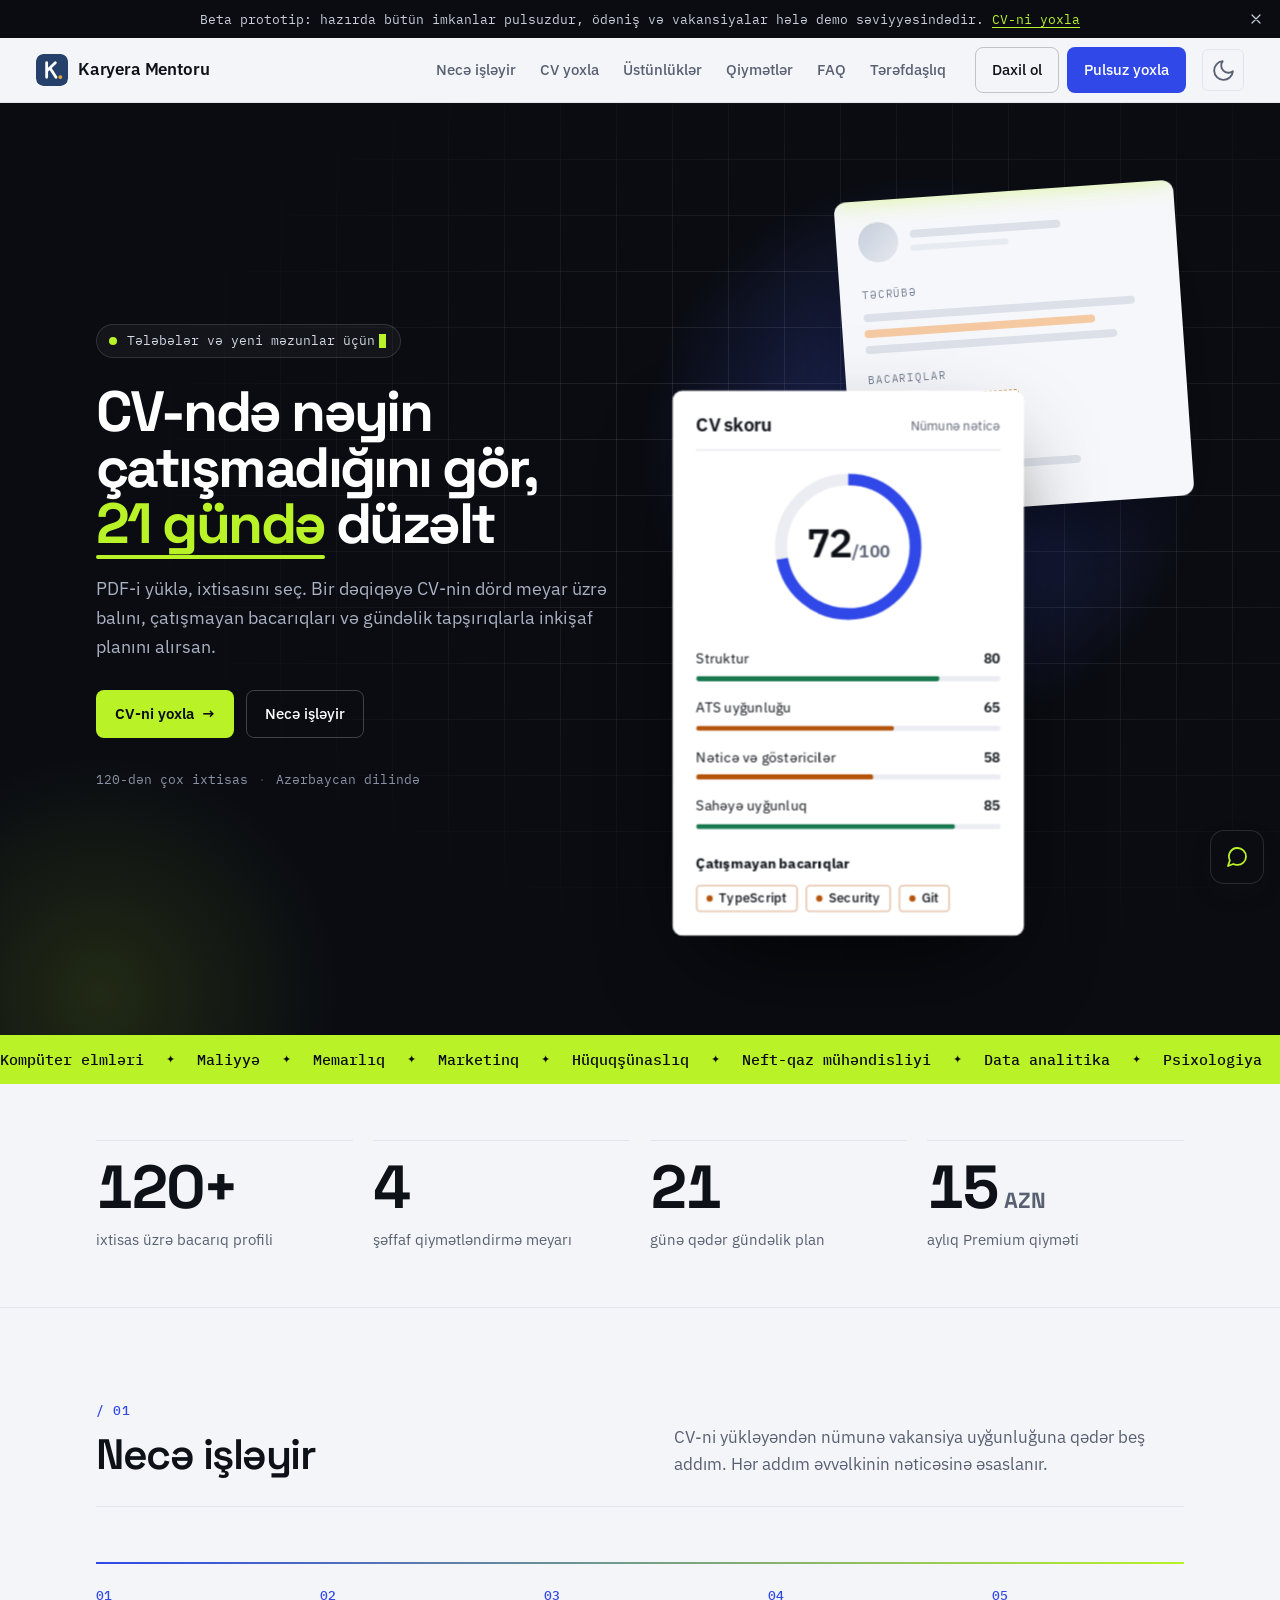
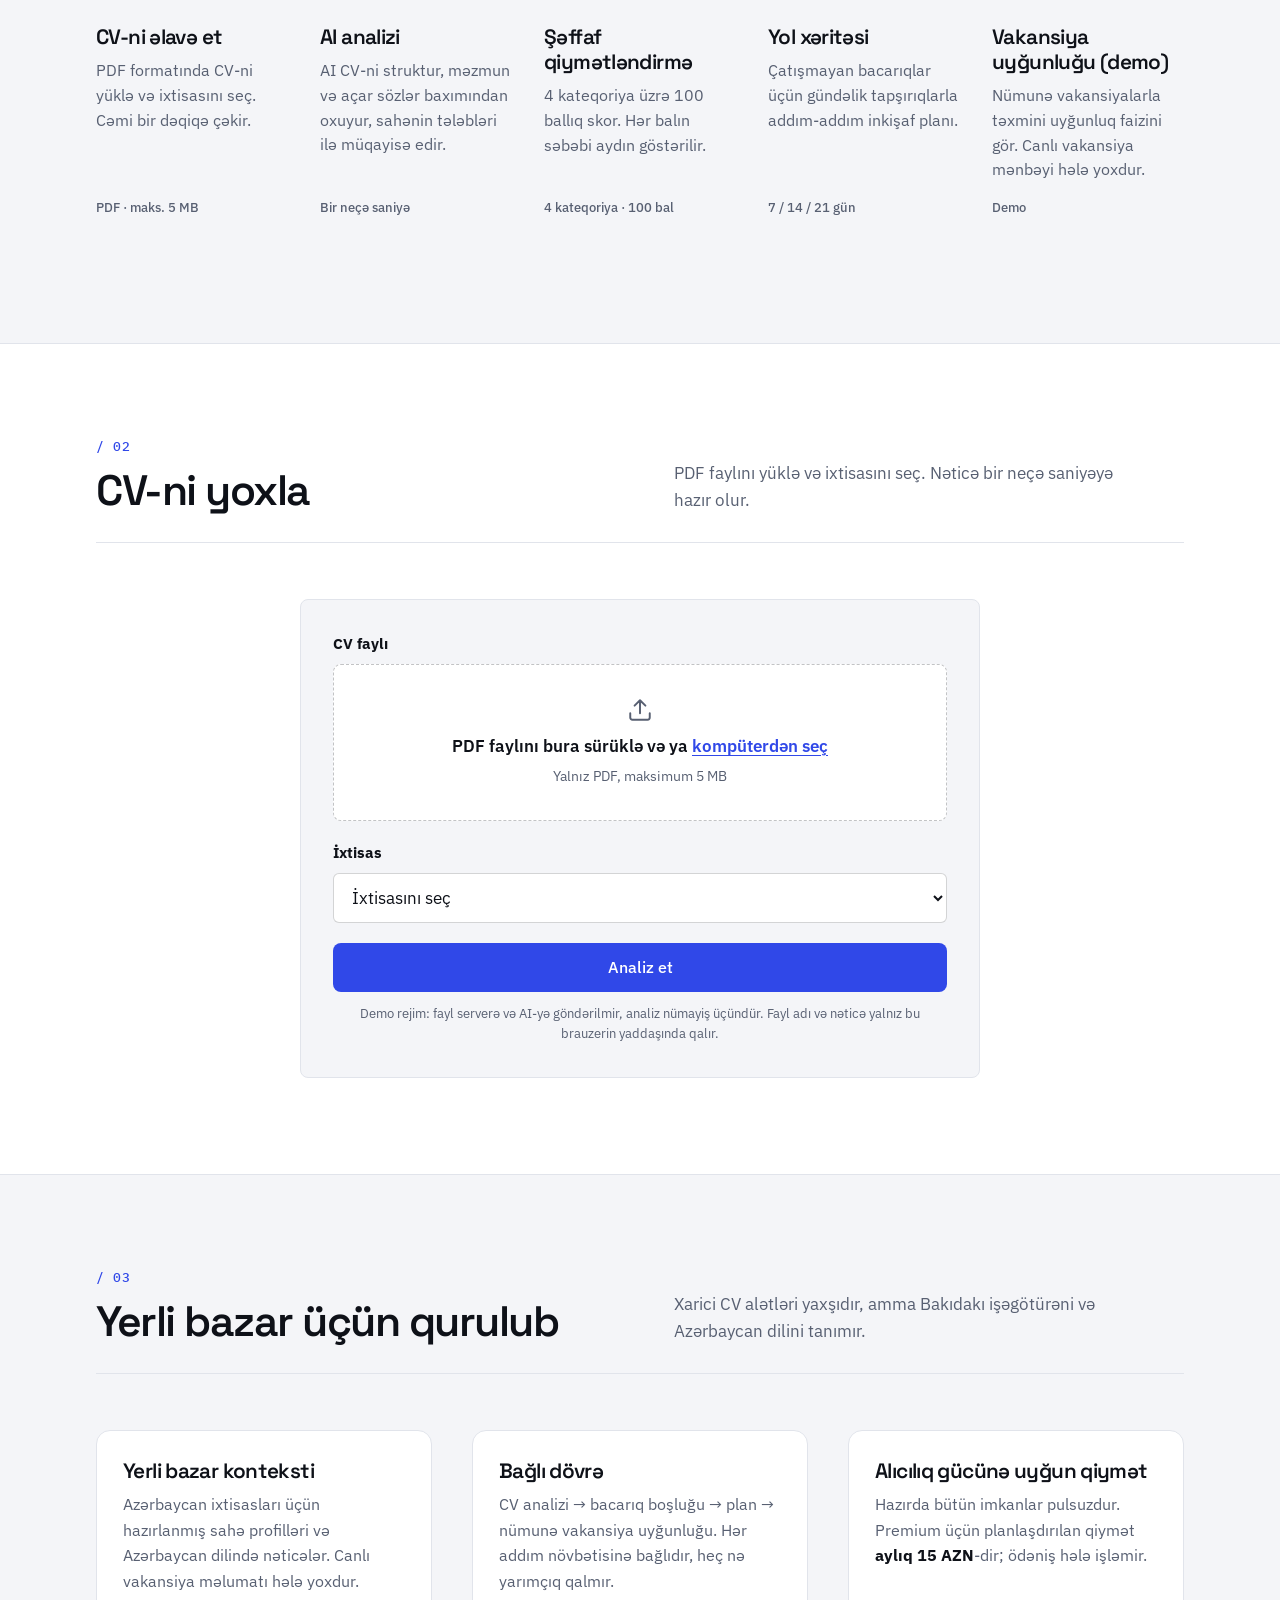
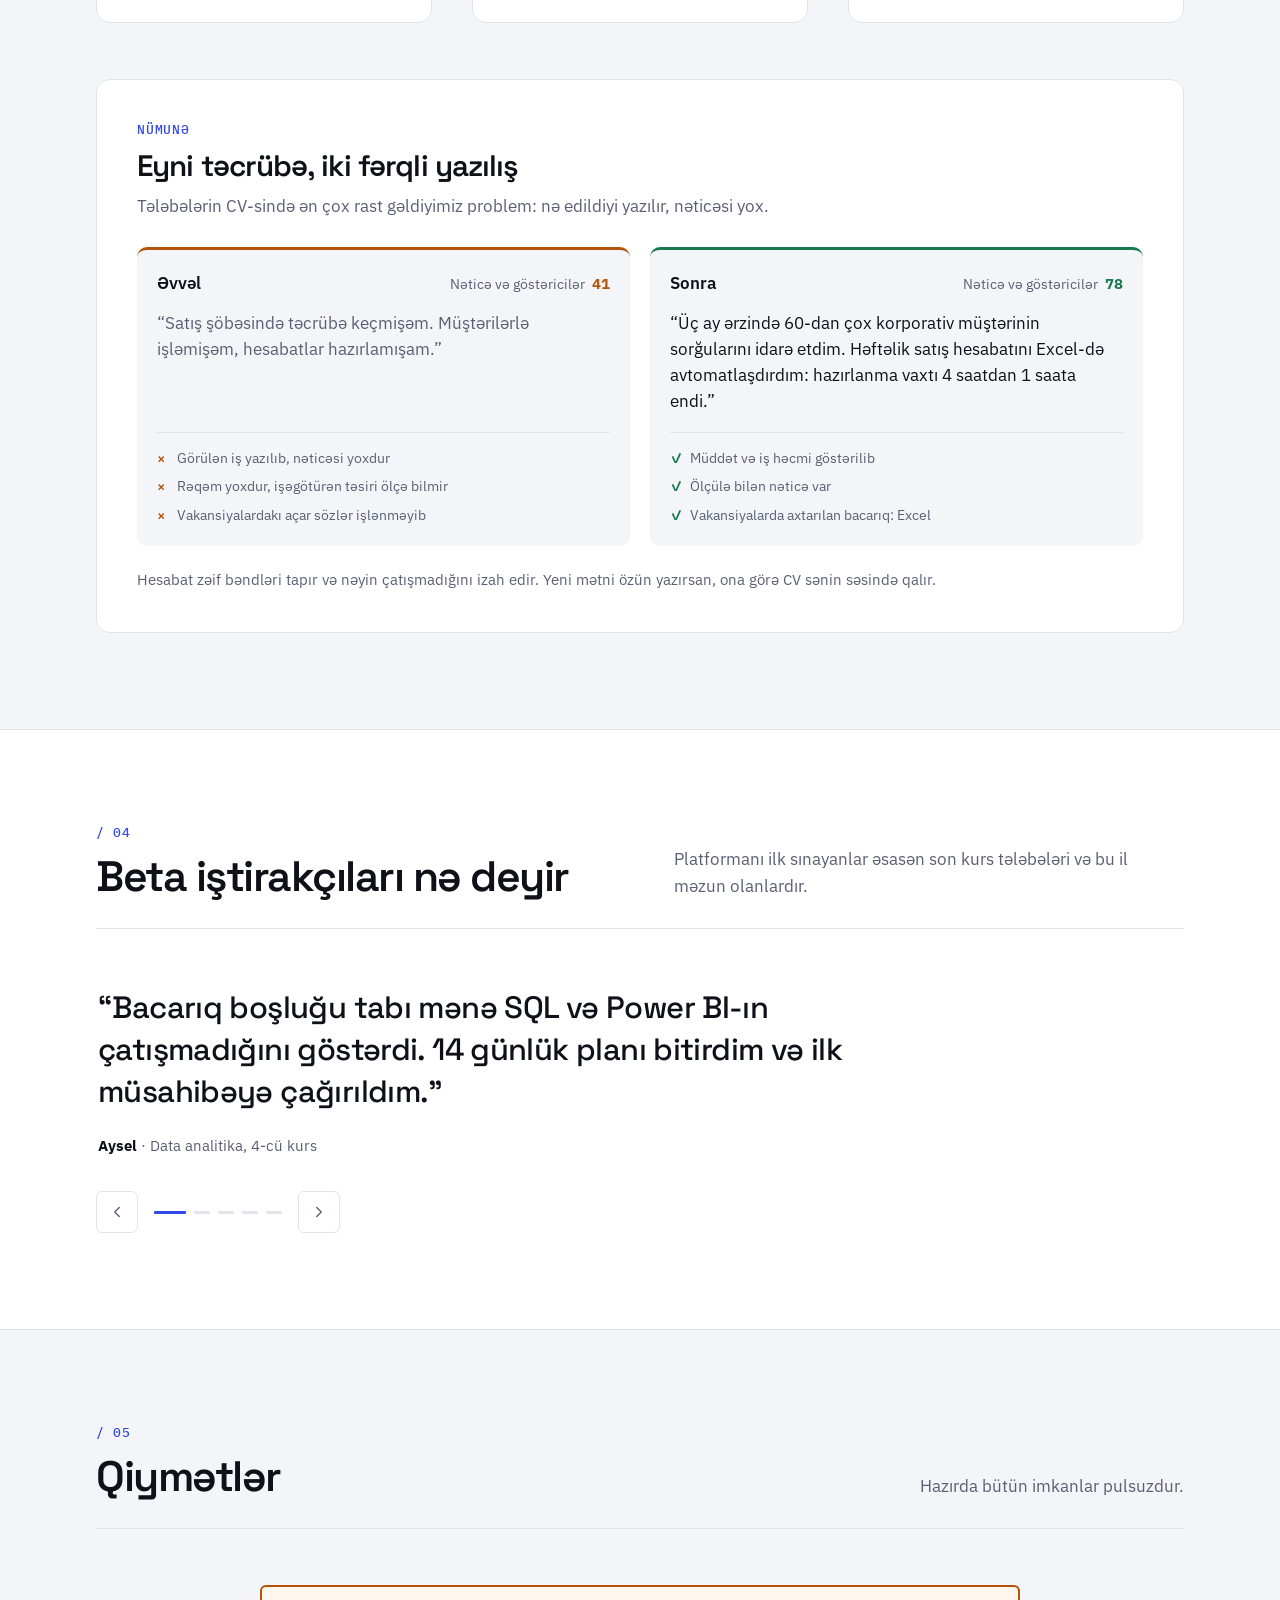
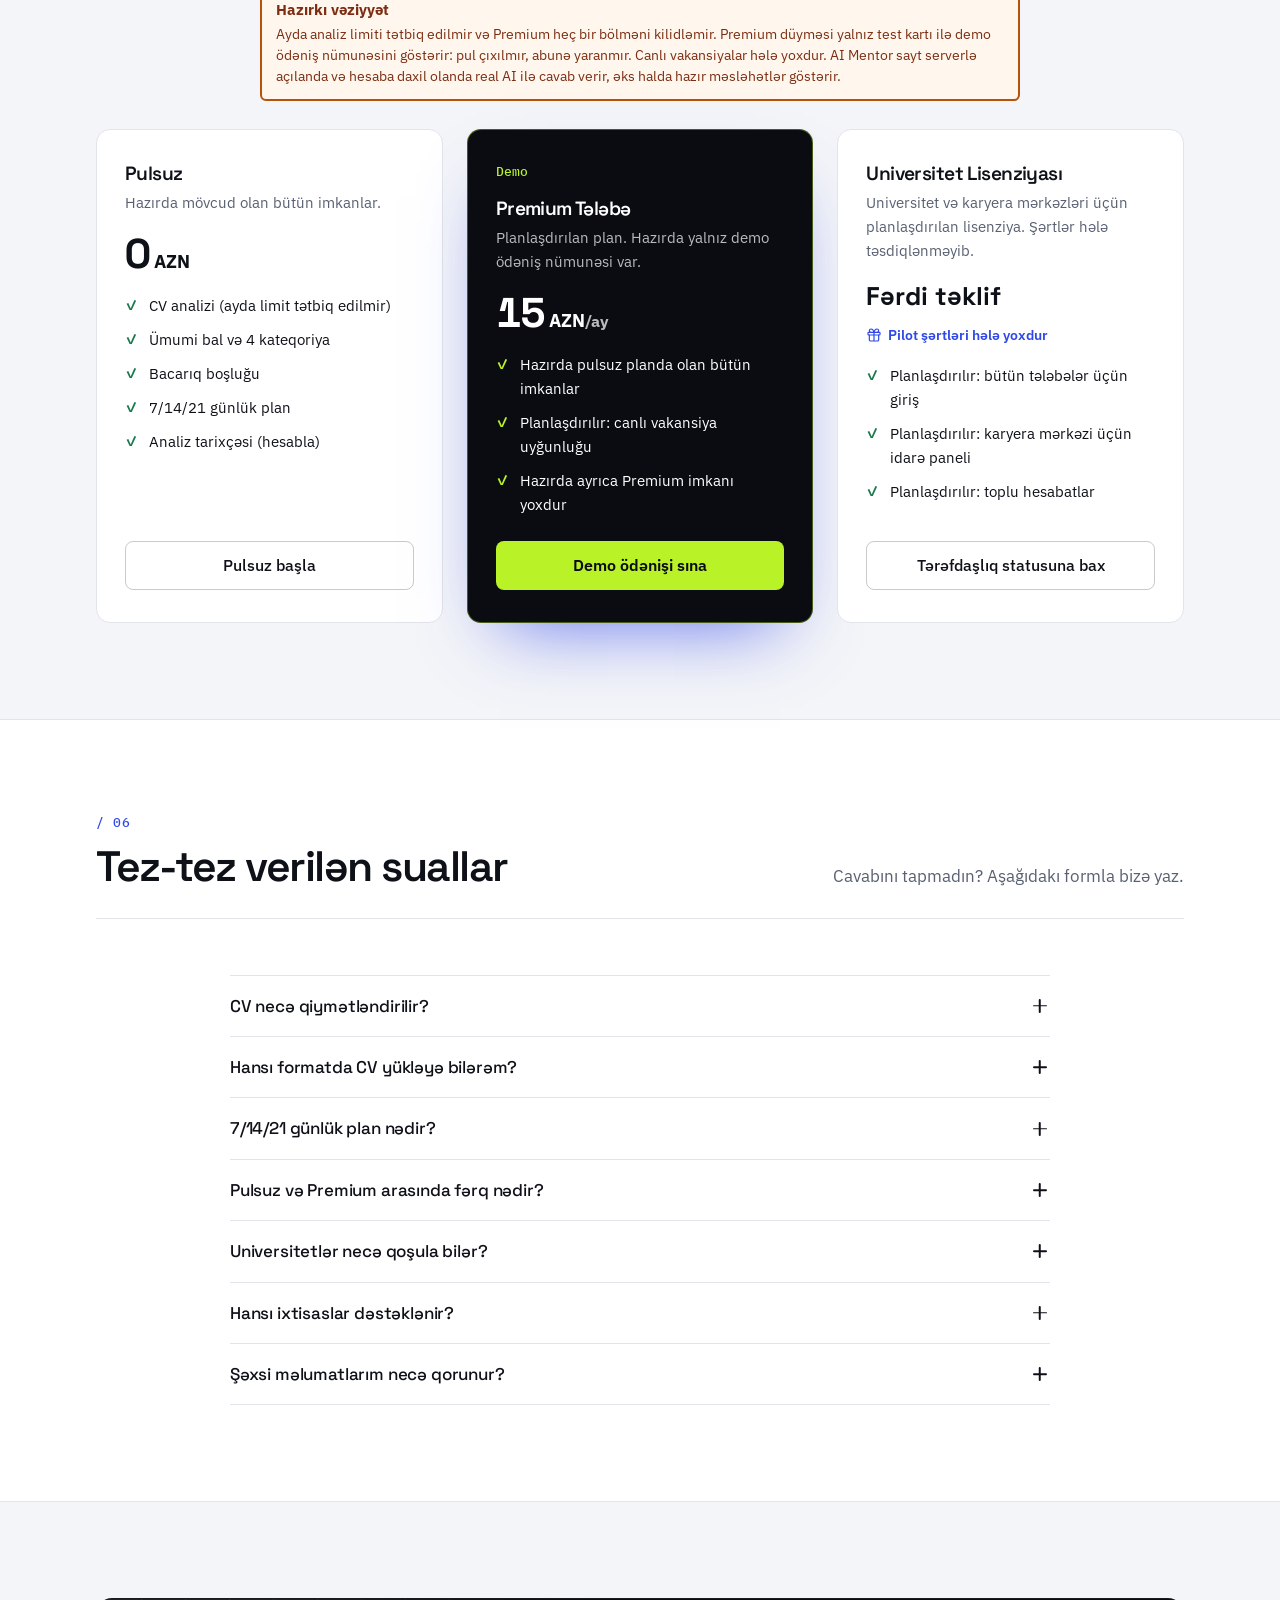
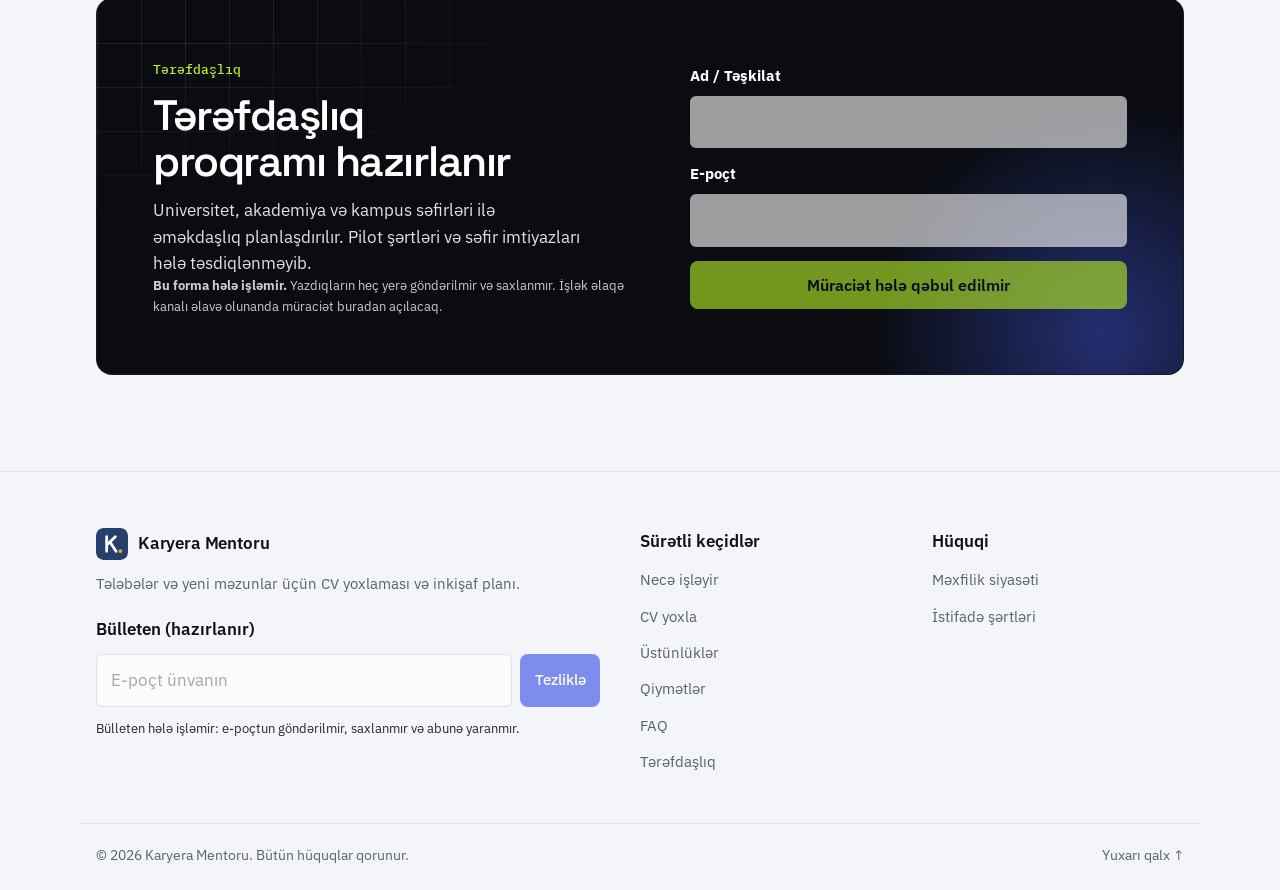
==== commit 1adedf30: "Merge latest main into feature/tech-dizayn-chat Conflicts resolved by keeping the new design and cha" ====
--- a/dizayn/index.html
+++ b/dizayn/index.html
@@ -45,7 +45,7 @@
   <!-- ===== 1. Elan zolağı ===== -->
   <div class="announcement" id="elan">
     <p class="announcement-text">
-      Qapalı beta açıqdır: ilk 30 tələbə Premium-u pulsuz sınayır. <a href="#cv-yoxla">CV-ni yoxla</a>
+      Beta prototip: hazırda bütün imkanlar pulsuzdur, ödəniş və vakansiyalar hələ demo səviyyəsindədir. <a href="#cv-yoxla">CV-ni yoxla</a>
     </p>
     <button type="button" class="announcement-close" aria-label="Elanı bağla"><svg class="ico" viewBox="0 0 24 24" aria-hidden="true"><path d="M18 6 6 18M6 6l12 12"/></svg></button>
   </div>
@@ -332,7 +332,7 @@
       <div class="container">
         <div class="section-head">
           <h2 id="steps-title">Necə işləyir</h2>
-          <p class="section-sub">CV-ni yükləyəndən uyğun vakansiyaya qədər beş addım. Hər addım əvvəlkinin nəticəsinə əsaslanır.</p>
+          <p class="section-sub">CV-ni yükləyəndən nümunə vakansiya uyğunluğuna qədər beş addım. Hər addım əvvəlkinin nəticəsinə əsaslanır.</p>
         </div>
 
         <ol class="steps" data-animate>
@@ -362,9 +362,9 @@
           </li>
           <li class="card step reveal">
             <span class="step-num" aria-hidden="true">05</span>
-            <h3>Vakansiya uyğunluğu</h3>
-            <p>Vakansiyalarla uyğunluq faizini gör və hansı elana müraciət edəcəyini bil.</p>
-            <span class="step-tag">Uyğunluq %</span>
+            <h3>Vakansiya uyğunluğu (demo)</h3>
+            <p>Nümunə vakansiyalarla təxmini uyğunluq faizini gör. Canlı vakansiya mənbəyi hələ yoxdur.</p>
+            <span class="step-tag">Demo</span>
           </li>
         </ol>
       </div>
@@ -384,7 +384,7 @@
           <div class="field">
             <span class="field-label" id="cv-file-label">CV faylı</span>
             <label class="dropzone" id="dropzone" for="cv-file">
-              <input type="file" id="cv-file" class="visually-hidden" accept="application/pdf,.pdf" aria-describedby="cv-file-hint cv-file-error">
+              <input type="file" id="cv-file" class="visually-hidden" accept="application/pdf,.pdf" aria-describedby="cv-file-hint cv-file-error cv-privacy-note">
               <span class="dropzone-icon" aria-hidden="true"><svg class="ico" viewBox="0 0 24 24" aria-hidden="true"><path d="M21 15v4a2 2 0 0 1-2 2H5a2 2 0 0 1-2-2v-4M17 8l-5-5-5 5M12 3v12"/></svg></span>
               <span class="dropzone-title">PDF faylını bura sürüklə və ya <u>kompüterdən seç</u></span>
               <span class="dropzone-hint" id="cv-file-hint">Yalnız PDF, maksimum 5 MB</span>
@@ -413,7 +413,7 @@
           </div>
 
           <button type="submit" class="btn btn-primary btn-block" id="analyze-btn">Analiz et</button>
-          <p class="form-note" id="cv-privacy-note">Demo rejim: fayl heç yerə göndərilmir, yalnız brauzerində qalır.</p>
+          <p class="form-note" id="cv-privacy-note">Demo rejim: fayl serverə və AI-yə göndərilmir, analiz nümayiş üçündür. Fayl adı və nəticə yalnız bu brauzerin yaddaşında qalır.</p>
 
           <!-- Yüklənmə animasiyası -->
           <div class="loader" id="loader" hidden>
@@ -518,8 +518,8 @@
 
           <!-- Tab 4: Vakansiya və tarixçə -->
           <div class="tab-panel" role="tabpanel" id="panel-jobs" aria-labelledby="tab-jobs" hidden>
-            <h4 class="panel-subtitle">Uyğun vakansiyalar</h4>
-            <p class="panel-note">Demo vakansiyalar — uyğunluq CV skoruna və bacarıqlarına görə hesablanır.</p>
+            <h4 class="panel-subtitle">Nümunə vakansiyalar</h4>
+            <p class="panel-note">Bunlar real elan deyil: şirkətlər və vəzifələr şablondan yaradılır, canlı vakansiya mənbəyi hələ yoxdur. Faiz CV nəticən və bacarıqlarına görə hesablanan təxmini göstəricidir.</p>
             <ul class="jobs" id="jobs-list"></ul>
 
             <h4 class="panel-subtitle">Analiz tarixçəsi</h4>
@@ -552,15 +552,15 @@
         <div class="why-cards">
           <article class="card why-card reveal">
             <h3>Yerli bazar konteksti</h3>
-            <p>Azərbaycan əmək bazarı, yerli vakansiyalar və işəgötürən gözləntiləri nəzərə alınır. Hər şey Azərbaycan dilində.</p>
+            <p>Azərbaycan ixtisasları üçün hazırlanmış sahə profilləri və Azərbaycan dilində nəticələr. Canlı vakansiya məlumatı hələ yoxdur.</p>
           </article>
           <article class="card why-card reveal">
             <h3>Bağlı dövrə</h3>
-            <p>CV analizi → bacarıq boşluğu → plan → vakansiya. Hər addım növbətisinə bağlıdır, heç nə yarımçıq qalmır.</p>
+            <p>CV analizi → bacarıq boşluğu → plan → nümunə vakansiya uyğunluğu. Hər addım növbətisinə bağlıdır, heç nə yarımçıq qalmır.</p>
           </article>
           <article class="card why-card reveal">
             <h3>Alıcılıq gücünə uyğun qiymət</h3>
-            <p>Premium cəmi <strong>aylıq 15 AZN</strong> — xarici analoqlardan bir neçə dəfə ucuz. Pulsuz versiya da var.</p>
+            <p>Hazırda bütün imkanlar pulsuzdur. Premium üçün planlaşdırılan qiymət <strong>aylıq 15 AZN</strong>-dir; ödəniş hələ işləmir.</p>
           </article>
         </div>
 
@@ -663,54 +663,56 @@
       <div class="container">
         <div class="section-head">
           <h2 id="pricing-title">Qiymətlər</h2>
-          <p class="section-sub">Pulsuz başla. Daha çox analiz və uzun plan lazım olanda Premium-a keç.</p>
-        </div>
+          <p class="section-sub">Hazırda bütün imkanlar pulsuzdur.</p>
+        </div>
+
+        <p class="demo-warning pricing-note" role="note">
+          <strong>Hazırkı vəziyyət</strong>
+          Ayda analiz limiti tətbiq edilmir və Premium heç bir bölməni kilidləmir. Premium düyməsi yalnız test kartı ilə demo ödəniş nümunəsini göstərir: pul çıxılmır, abunə yaranmır. Canlı vakansiyalar hələ yoxdur. AI Mentor sayt serverlə açılanda və hesaba daxil olanda real AI ilə cavab verir, əks halda hazır məsləhətlər göstərir.
+        </p>
 
         <div class="pricing">
           <!-- Pulsuz -->
           <article class="card price-card reveal">
             <h3 class="price-name">Pulsuz</h3>
-            <p class="price-desc">Başlamaq və platformanı tanımaq üçün.</p>
+            <p class="price-desc">Hazırda mövcud olan bütün imkanlar.</p>
             <p class="price-amount"><span>0</span> AZN</p>
             <ul class="price-features">
-              <li>Ayda 1 CV analizi</li>
+              <li>CV analizi (ayda limit tətbiq edilmir)</li>
               <li>Ümumi bal və 4 kateqoriya</li>
-              <li>Bacarıq boşluğu (qısa)</li>
-              <li>7 günlük plan</li>
+              <li>Bacarıq boşluğu</li>
+              <li>7/14/21 günlük plan</li>
+              <li>Analiz tarixçəsi (hesabla)</li>
             </ul>
             <a href="#cv-yoxla" class="btn btn-ghost btn-block">Pulsuz başla</a>
           </article>
 
           <!-- Premium Tələbə (vurğulanmış) -->
-          <article class="card price-card is-featured reveal" aria-label="Premium Tələbə — tövsiyə olunan plan">
-            <span class="price-badge">Tələbələr ən çox bunu seçir</span>
+          <article class="card price-card is-featured reveal" aria-label="Premium Tələbə — planlaşdırılan plan, hazırda demo">
+            <span class="price-badge">Demo</span>
             <h3 class="price-name">Premium Tələbə</h3>
-            <p class="price-desc">İşə hazırlaşan tələbə üçün tam paket.</p>
+            <p class="price-desc">Planlaşdırılan plan. Hazırda yalnız demo ödəniş nümunəsi var.</p>
             <p class="price-amount"><span>15</span> AZN<small>/ay</small></p>
             <ul class="price-features">
-              <li>Limitsiz CV analizi</li>
-              <li>Tam bacarıq boşluğu</li>
-              <li>7/14/21 günlük planlar</li>
-              <li>Vakansiya uyğunluğu (%)</li>
-              <li>AI Mentor çatı</li>
-              <li>Analiz tarixçəsi</li>
+              <li>Hazırda pulsuz planda olan bütün imkanlar</li>
+              <li>Planlaşdırılır: canlı vakansiya uyğunluğu</li>
+              <li>Hazırda ayrıca Premium imkanı yoxdur</li>
             </ul>
-            <button type="button" class="btn btn-primary btn-block" data-plan="premium">Premium-a keç</button>
+            <button type="button" class="btn btn-primary btn-block" data-plan="premium">Demo ödənişi sına</button>
           </article>
 
           <!-- Universitet Lisenziyası -->
           <article class="card price-card reveal">
             <h3 class="price-name">Universitet Lisenziyası</h3>
-            <p class="price-desc">Universitet və karyera mərkəzləri üçün illik B2B lisenziya.</p>
+            <p class="price-desc">Universitet və karyera mərkəzləri üçün planlaşdırılan lisenziya. Şərtlər hələ təsdiqlənməyib.</p>
             <p class="price-amount price-amount-text">Fərdi təklif</p>
-            <p class="price-pilot"><svg class="ico" viewBox="0 0 24 24" aria-hidden="true"><rect x="3" y="8" width="18" height="4" rx="1"/><path d="M12 8v13M19 12v7a2 2 0 0 1-2 2H7a2 2 0 0 1-2-2v-7M7.5 8a2.5 2.5 0 0 1 0-5C11 3 12 8 12 8s1-5 4.5-5a2.5 2.5 0 0 1 0 5"/></svg> İlk pilot pulsuz</p>
+            <p class="price-pilot"><svg class="ico" viewBox="0 0 24 24" aria-hidden="true"><rect x="3" y="8" width="18" height="4" rx="1"/><path d="M12 8v13M19 12v7a2 2 0 0 1-2 2H7a2 2 0 0 1-2-2v-7M7.5 8a2.5 2.5 0 0 1 0-5C11 3 12 8 12 8s1-5 4.5-5a2.5 2.5 0 0 1 0 5"/></svg> Pilot şərtləri hələ yoxdur</p>
             <ul class="price-features">
-              <li>Bütün tələbələr üçün Premium</li>
-              <li>Karyera mərkəzi üçün idarə paneli</li>
-              <li>Toplu hesabatlar və statistika</li>
-              <li>Təlim və dəstək</li>
+              <li>Planlaşdırılır: bütün tələbələr üçün giriş</li>
+              <li>Planlaşdırılır: karyera mərkəzi üçün idarə paneli</li>
+              <li>Planlaşdırılır: toplu hesabatlar</li>
             </ul>
-            <a href="#terefdasliq" class="btn btn-ghost btn-block">Əlaqə saxla</a>
+            <a href="#terefdasliq" class="btn btn-ghost btn-block">Tərəfdaşlıq statusuna bax</a>
           </article>
         </div>
       </div>
@@ -776,7 +778,7 @@
             </h3>
             <div class="faq-a" id="faq-a4" role="region" aria-labelledby="faq-q4">
               <div class="faq-a-inner">
-                <p>Pulsuz versiyada ayda 1 analiz, ümumi bal və 7 günlük plan var. Premium (aylıq 15 AZN) limitsiz analiz, tam bacarıq boşluğu, 14 və 21 günlük planlar, vakansiya uyğunluğu və AI Mentor çatını açır.</p>
+                <p>Hazırda funksional fərq yoxdur: ayda analiz limiti tətbiq edilmir və bütün bölmələr hər hesabda açıqdır. Premium (planlaşdırılan qiymət: aylıq 15 AZN) hələ satışda deyil; saytdakı ödəniş yalnız test kartı ilə demo nümunədir və yeni imkan açmır. Canlı vakansiyalar hələ yoxdur, vakansiyalar nümunədir. AI Mentor sayt serverlə açılanda və hesaba daxil olanda suallarını Gemini-yə göndərib real cavab verir; əks halda açar sözlərə görə hazır məsləhətlər göstərir və yazdıqların heç yerə göndərilmir.</p>
               </div>
             </div>
           </div>
@@ -784,13 +786,13 @@
           <div class="faq-item">
             <h3 class="faq-q">
               <button type="button" class="faq-btn" aria-expanded="false" aria-controls="faq-a5" id="faq-q5">
-                Universitetlər necə qoşulur?
+                Universitetlər necə qoşula bilər?
                 <span class="faq-icon" aria-hidden="true"></span>
               </button>
             </h3>
             <div class="faq-a" id="faq-a5" role="region" aria-labelledby="faq-q5">
               <div class="faq-a-inner">
-                <p>Universitetlər və karyera mərkəzləri illik lisenziya ilə bütün tələbələrinə Premium verə bilər. İlk pilot pulsuzdur — aşağıdakı Tərəfdaşlıq formunu doldurun, sizinlə əlaqə saxlayaq.</p>
+                <p>Universitet lisenziyası və tərəfdaşlıq proqramı hələ hazırlanır, şərtləri təsdiqlənməyib. Saytda işləyən müraciət kanalı yoxdur: aşağıdakı Tərəfdaşlıq forması hələ heç yerə göndərmir.</p>
               </div>
             </div>
           </div>
@@ -818,7 +820,7 @@
             </h3>
             <div class="faq-a" id="faq-a7" role="region" aria-labelledby="faq-q7">
               <div class="faq-a-inner">
-                <p>Bu demo versiyada CV faylın heç yerə göndərilmir, yalnız sənin brauzerində qalır. Real versiyada məlumatlar şifrələnmiş şəkildə saxlanacaq, üçüncü tərəflərə verilməyəcək və istədiyin vaxt silinə biləcək.</p>
+                <p id="faq-privacy-answer">Bu demo rejimdə (fayl kimi açılanda və ya server tapılmayanda) CV faylın serverə və AI-yə göndərilmir, analiz nümayiş üçündür. Fayl adı, nəticə və hesab məlumatı yalnız bu brauzerin yaddaşında (localStorage) qalır və brauzer məlumatını təmizləməklə silinir. Server rejimində (sayt backend tərəfindən açılanda) CV analiz üçün serverə və Gemini-yə göndərilir; bu rejimin qaydaları sayt backend ilə açılanda göstərilir.</p>
               </div>
             </div>
           </div>
@@ -831,23 +833,24 @@
       <div class="container">
         <div class="partner reveal">
           <div class="partner-text">
-            <span class="partner-label">Universitetlər və karyera mərkəzləri üçün</span>
-            <h2 id="partner-title">Tələbələriniz üçün pulsuz pilot</h2>
-            <p>İlk pilot müddətində tələbələriniz Premium-dan pulsuz istifadə edir, karyera mərkəzi isə ümumi statistikanı görür. Kampus səfiri olmaq istəyən tələbələr də yaza bilər.</p>
+            <span class="partner-label">Tərəfdaşlıq</span>
+            <h2 id="partner-title">Tərəfdaşlıq proqramı hazırlanır</h2>
+            <p>Universitet, akademiya və kampus səfirləri ilə əməkdaşlıq planlaşdırılır. Pilot şərtləri və səfir imtiyazları hələ təsdiqlənməyib.</p>
+            <p class="form-note partner-note" id="partner-note" role="note"><strong>Bu forma hələ işləmir.</strong> Yazdıqların heç yerə göndərilmir və saxlanmır. İşlək əlaqə kanalı əlavə olunanda müraciət buradan açılacaq.</p>
           </div>
 
           <form class="partner-form" id="partner-form" novalidate>
             <div class="field">
               <label class="field-label" for="partner-name">Ad / Təşkilat</label>
-              <input type="text" id="partner-name" class="input" autocomplete="organization" aria-describedby="partner-name-error">
+              <input type="text" id="partner-name" class="input" autocomplete="organization" disabled aria-describedby="partner-note partner-name-error">
               <p class="field-error" id="partner-name-error" role="alert"></p>
             </div>
             <div class="field">
               <label class="field-label" for="partner-email">E-poçt</label>
-              <input type="email" id="partner-email" class="input" autocomplete="email" aria-describedby="partner-email-error">
+              <input type="email" id="partner-email" class="input" autocomplete="email" disabled aria-describedby="partner-note partner-email-error">
               <p class="field-error" id="partner-email-error" role="alert"></p>
             </div>
-            <button type="submit" class="btn btn-light btn-block">Müraciət göndər</button>
+            <button type="submit" class="btn btn-light btn-block" disabled>Müraciət hələ qəbul edilmir</button>
           </form>
         </div>
       </div>
@@ -865,11 +868,12 @@
         </a>
         <p class="footer-desc">Tələbələr və yeni məzunlar üçün CV yoxlaması və inkişaf planı.</p>
         <form class="newsletter" id="newsletter-form" novalidate>
-          <label class="footer-title" for="newsletter-email">Bülletenə abunə ol</label>
+          <label class="footer-title" for="newsletter-email">Bülleten (hazırlanır)</label>
           <div class="newsletter-row">
-            <input type="email" id="newsletter-email" class="input" placeholder="E-poçt ünvanın" autocomplete="email">
-            <button type="submit" class="btn btn-primary">Abunə ol</button>
-          </div>
+            <input type="email" id="newsletter-email" class="input" placeholder="E-poçt ünvanın" autocomplete="email" disabled aria-describedby="newsletter-note">
+            <button type="submit" class="btn btn-primary" disabled>Tezliklə</button>
+          </div>
+          <p class="form-note newsletter-note" id="newsletter-note">Bülleten hələ işləmir: e-poçtun göndərilmir, saxlanmır və abunə yaranmır.</p>
         </form>
       </div>
 
@@ -933,6 +937,7 @@
           </div>
           <p class="field-error" id="login-pass-error" role="alert"></p>
         </div>
+        <p class="form-notice" id="login-notice" role="status"></p>
         <p class="form-error" id="login-error" role="alert"></p>
         <button type="submit" class="btn btn-primary btn-block">Daxil ol</button>
         <p class="auth-switch">Hesabın yoxdur? <button type="button" class="link-btn auth-switch-btn" data-tab="tab-register">Qeydiyyatdan keç</button></p>
@@ -960,7 +965,7 @@
           <p class="field-error" id="reg-email-error" role="alert"></p>
         </div>
         <div class="field">
-          <label class="field-label" for="reg-pass">Şifrə <span class="field-hint" id="reg-pass-hint">(min. 6 simvol)</span></label>
+          <label class="field-label" for="reg-pass">Şifrə <span class="field-hint" id="reg-pass-hint">(min. 8 simvol)</span></label>
           <div class="pass-wrap">
             <input type="password" id="reg-pass" class="input" autocomplete="new-password" aria-describedby="reg-pass-error">
             <button type="button" class="pass-toggle" aria-label="Şifrəni göstər" data-target="reg-pass"><svg class="ico" viewBox="0 0 24 24" aria-hidden="true"><path d="M2 12s3.5-7 10-7 10 7 10 7-3.5 7-10 7S2 12 2 12z"/><circle cx="12" cy="12" r="3"/></svg></button>
@@ -1007,61 +1012,43 @@
     </div>
 
     <p class="demo-warning" role="note">
-      <strong><svg class="ico" viewBox="0 0 24 24" aria-hidden="true"><path d="M10.3 3.9 1.8 18a2 2 0 0 0 1.7 3h17a2 2 0 0 0 1.7-3L13.7 3.9a2 2 0 0 0-3.4 0z"/><path d="M12 9v4M12 17h.01"/></svg> DEMO — real kart məlumatı daxil etməyin.</strong>
-      Bu, prototipdir: heç bir ödəniş alınmır və yazdıqların heç yerə göndərilmir, saxlanmır.
+      <strong><svg class="ico" viewBox="0 0 24 24" aria-hidden="true"><path d="M10.3 3.9 1.8 18a2 2 0 0 0 1.7 3h17a2 2 0 0 0 1.7-3L13.7 3.9a2 2 0 0 0-3.4 0z"/><path d="M12 9v4M12 17h.01"/></svg> DEMO — kart məlumatı daxil etmə.</strong>
+      Bu pəncərədə kart sahəsi yoxdur: yalnız test kartı ilə ödənişin nümunəsi göstərilir. Pul çıxılmır, real abunə yaranmır və yeni imkan açılmır.
     </p>
 
-    <!-- Ödəniş forması -->
+    <!-- Ödəniş nümunəsi -->
     <div id="pay-step-form">
       <div class="pay-summary">
         <div>
-          <p class="pay-plan">Premium Tələbə</p>
-          <p class="pay-plan-note">Limitsiz analiz · 7/14/21 günlük planlar · AI Mentor</p>
+          <p class="pay-plan">Premium Tələbə (demo)</p>
+          <p class="pay-plan-note">Planlaşdırılan plan · hazırda ayrıca imkan açmır</p>
         </div>
         <p class="pay-price"><strong>15</strong> AZN<small>/ay</small></p>
       </div>
 
-      <button type="button" class="btn btn-ghost btn-block pay-test-btn" id="pay-test"><svg class="ico" viewBox="0 0 24 24" aria-hidden="true"><path d="M9 3h6M10 3v6L4.5 19a1.5 1.5 0 0 0 1.3 2h12.4a1.5 1.5 0 0 0 1.3-2L14 9V3"/></svg> Test kartı ilə doldur</button>
-
       <form class="auth-form" id="pay-form" novalidate autocomplete="off">
-        <div class="field">
-          <label class="field-label" for="pay-name">Kart sahibinin adı</label>
-          <input type="text" id="pay-name" class="input" autocomplete="off" placeholder="AD SOYAD" aria-describedby="pay-name-error">
-          <p class="field-error" id="pay-name-error" role="alert"></p>
-        </div>
-        <div class="field">
-          <label class="field-label" for="pay-number">Kart nömrəsi</label>
-          <input type="text" id="pay-number" class="input" inputmode="numeric" autocomplete="off" maxlength="19" placeholder="0000 0000 0000 0000" aria-describedby="pay-number-error">
-          <p class="field-error" id="pay-number-error" role="alert"></p>
-        </div>
-        <div class="field-row">
-          <div class="field">
-            <label class="field-label" for="pay-exp">Son istifadə tarixi</label>
-            <input type="text" id="pay-exp" class="input" inputmode="numeric" autocomplete="off" maxlength="5" placeholder="AA/İİ" aria-describedby="pay-exp-error">
-            <p class="field-error" id="pay-exp-error" role="alert"></p>
-          </div>
-          <div class="field">
-            <label class="field-label" for="pay-cvv">CVV</label>
-            <input type="password" id="pay-cvv" class="input" inputmode="numeric" autocomplete="off" maxlength="3" placeholder="•••" aria-describedby="pay-cvv-error">
-            <p class="field-error" id="pay-cvv-error" role="alert"></p>
-          </div>
-        </div>
-        <button type="submit" class="btn btn-primary btn-block" id="pay-submit">15 AZN ödə (DEMO)</button>
-        <p class="form-note">Demo rejim: real abunəlik yaranmır, kartdan pul çıxılmır.</p>
+        <dl class="pay-test-card" aria-label="Test kartı nümunəsi">
+          <div><dt>Kart</dt><dd>Test kartı (real kart deyil)</dd></div>
+          <div><dt>Nömrə</dt><dd>4242 4242 4242 4242</dd></div>
+          <div><dt>Müddət</dt><dd>12/28</dd></div>
+          <div><dt>CVV</dt><dd>123</dd></div>
+        </dl>
+        <button type="submit" class="btn btn-primary btn-block" id="pay-submit">Test kartı ilə demo ödənişi tamamla</button>
+        <p class="form-note">Demo rejim: kartdan pul çıxılmır, real abunəlik yaranmır.</p>
       </form>
     </div>
 
     <!-- Emal olunur -->
     <div class="pay-step pay-processing" id="pay-step-processing" hidden>
       <span class="loader-spinner" aria-hidden="true"></span>
-      <p role="status">Ödəniş emal olunur… (DEMO)</p>
+      <p role="status">Demo ödəniş nümunəsi emal olunur…</p>
     </div>
 
     <!-- Uğurlu -->
     <div class="pay-step pay-success" id="pay-step-success" hidden>
       <span class="pay-success-icon" aria-hidden="true"><svg class="ico" viewBox="0 0 24 24" aria-hidden="true"><path d="M22 11.1V12a10 10 0 1 1-5.9-9.1"/><path d="M22 4 12 14l-3-3"/></svg></span>
-      <h3>Premium aktivləşdi!</h3>
-      <p>Bu demo ödənişdir — heç bir pul çıxılmayıb. İndi bütün Premium imkanlarından istifadə edə bilərsən.</p>
+      <h3>Demo ödəniş tamamlandı</h3>
+      <p>Heç bir pul çıxılmayıb və real abunə yaranmayıb. Bu qeyd yalnız bu brauzerdə saxlanır; yeni imkan açılmır, bütün bölmələr əvvəlcədən açıqdır.</p>
       <button type="button" class="btn btn-primary btn-block" id="pay-done">Davam et</button>
     </div>
   </dialog>
@@ -1079,7 +1066,7 @@
       <span class="chat-avatar" aria-hidden="true"><svg class="ico" viewBox="0 0 24 24" aria-hidden="true"><rect x="3" y="8" width="18" height="12" rx="3"/><path d="M12 4v4M9 14h.01M15 14h.01"/></svg></span>
       <div class="chat-head-text">
         <h2 class="chat-title" id="chat-title">AI Mentor</h2>
-        <p class="chat-sub" id="chat-sub">Hazır cavablar</p>
+        <p class="chat-sub" id="chat-sub">Demo · AI deyil, hazır cavablar</p>
       </div>
       <button type="button" class="modal-close chat-tool" id="chat-expand" aria-label="Çatı böyüt" aria-pressed="false"><svg class="ico i-expand" viewBox="0 0 24 24" aria-hidden="true"><path d="M15 3h6v6M9 21H3v-6M21 3l-7 7M3 21l7-7"/></svg><svg class="ico i-shrink" viewBox="0 0 24 24" aria-hidden="true"><path d="M4 14h6v6M20 10h-6V4M14 10l7-7M3 21l7-7"/></svg></button>
       <button type="button" class="modal-close chat-tool" id="chat-full" aria-label="Tam ekran" aria-pressed="false"><svg class="ico" viewBox="0 0 24 24" aria-hidden="true"><rect x="3" y="4" width="18" height="16" rx="2"/><path d="M3 9h18"/></svg></button>
--- a/dizayn/css/style.css
+++ b/dizayn/css/style.css
@@ -2336,6 +2336,25 @@
   display: none;
 }
 
+.form-notice {
+  margin: 0;
+  padding: 10px 12px;
+  border-radius: 10px;
+  background: #DCFCE7;
+  color: #166534;
+  font-size: 14px;
+  font-weight: 600;
+}
+
+.form-notice:empty {
+  display: none;
+}
+
+[data-theme="dark"] .form-notice {
+  background: rgba(34, 197, 94, 0.15);
+  color: #86EFAC;
+}
+
 .auth-switch {
   margin: 0;
   color: var(--muted);
@@ -5446,4 +5465,54 @@
 
 .chat-send:disabled {
   cursor: wait;
-}+}
+
+/* =====================================================================
+   main-dən: hələ işləməyən formalar və demo ödəniş nümunəsi
+   ===================================================================== */
+/* Hələ işləməyən formalar və demo ödəniş nümunəsi */
+.pricing-note {
+  max-width: 760px;
+  margin: 0 auto 28px;
+}
+
+.partner-note,
+.newsletter-note {
+  margin: 12px 0 0;
+  color: inherit;
+  text-align: left;
+  opacity: 0.9;
+}
+
+.pay-test-card {
+  display: grid;
+  gap: 8px;
+  margin: 0 0 14px;
+  padding: 12px 14px;
+  border: 1px dashed var(--border, #CBD5E1);
+  border-radius: 12px;
+}
+
+.pay-test-card div {
+  display: flex;
+  justify-content: space-between;
+  gap: 12px;
+}
+
+.pay-test-card dt {
+  color: var(--muted);
+}
+
+.pay-test-card dd {
+  margin: 0;
+  font-weight: 600;
+  font-variant-numeric: tabular-nums;
+}
+
+.partner-form .input:disabled,
+.newsletter .input:disabled,
+.partner-form .btn:disabled,
+.newsletter .btn:disabled {
+  cursor: not-allowed;
+  opacity: 0.6;
+}
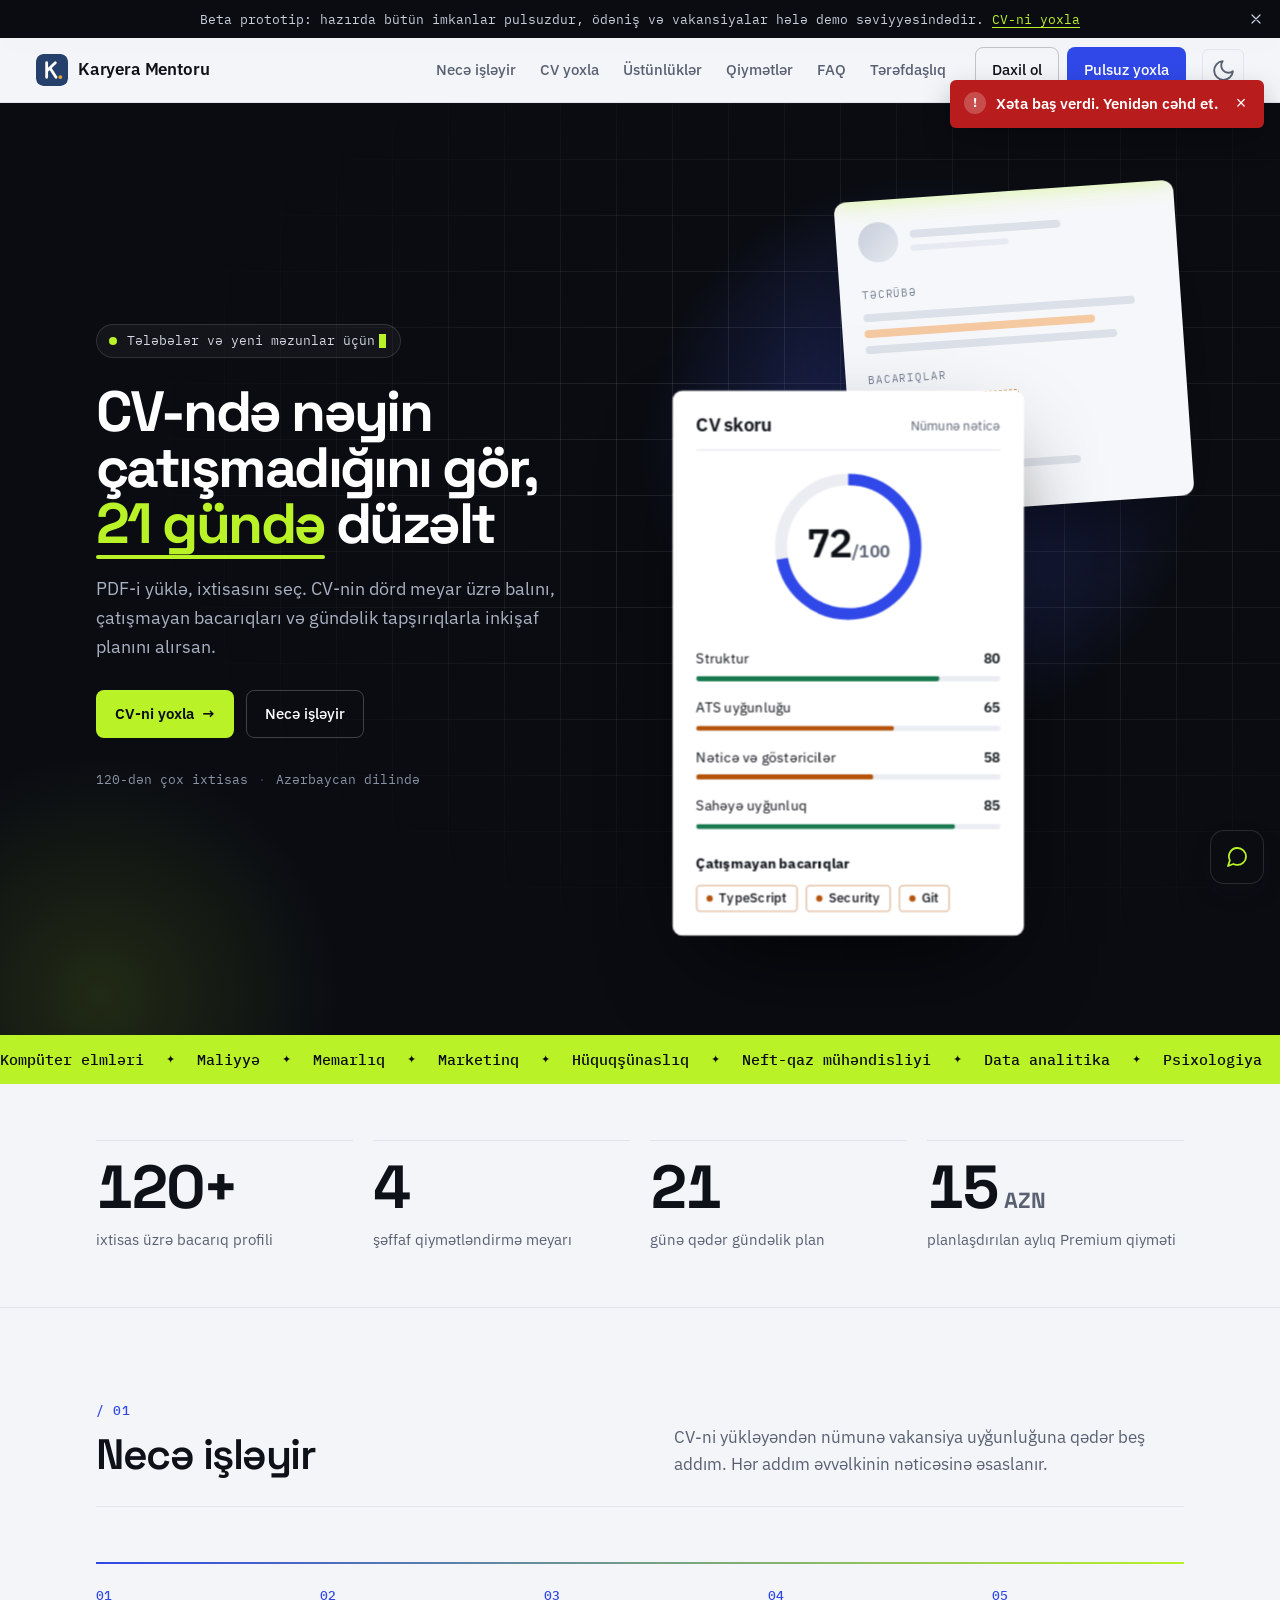
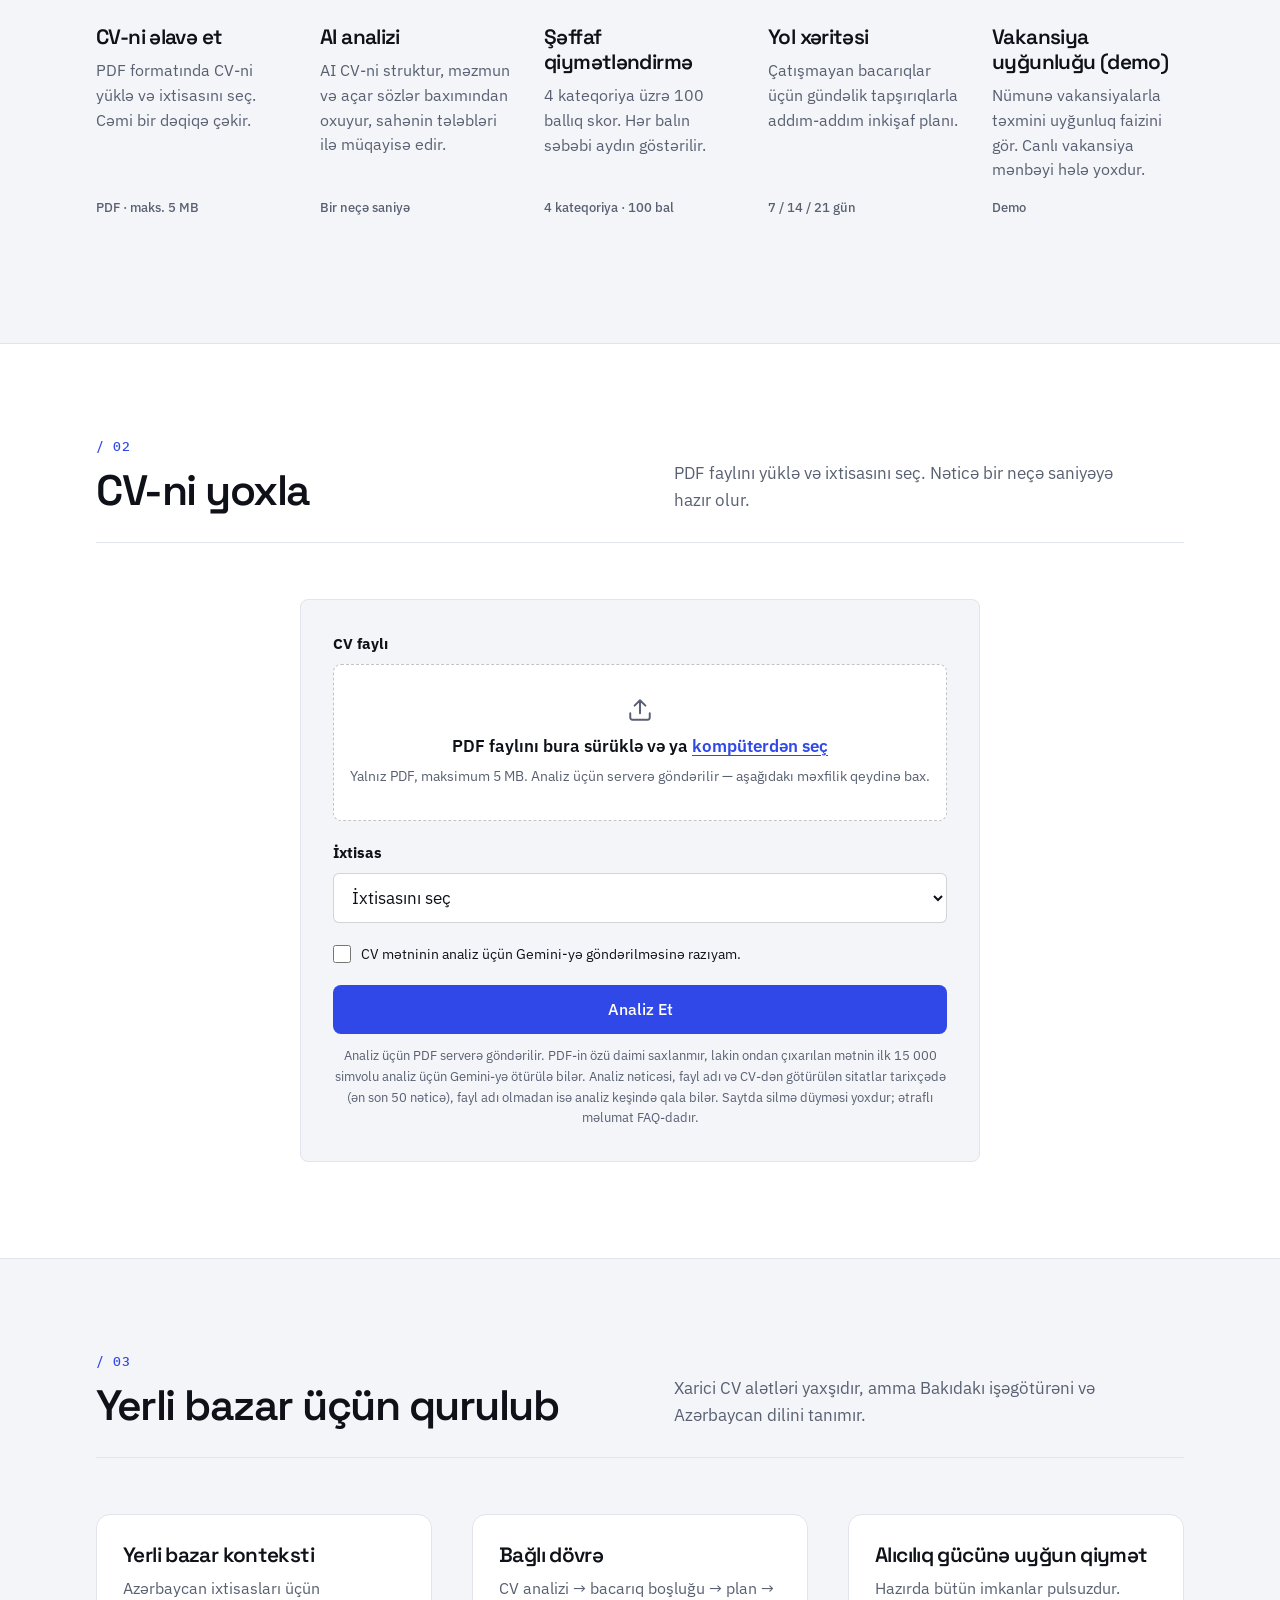
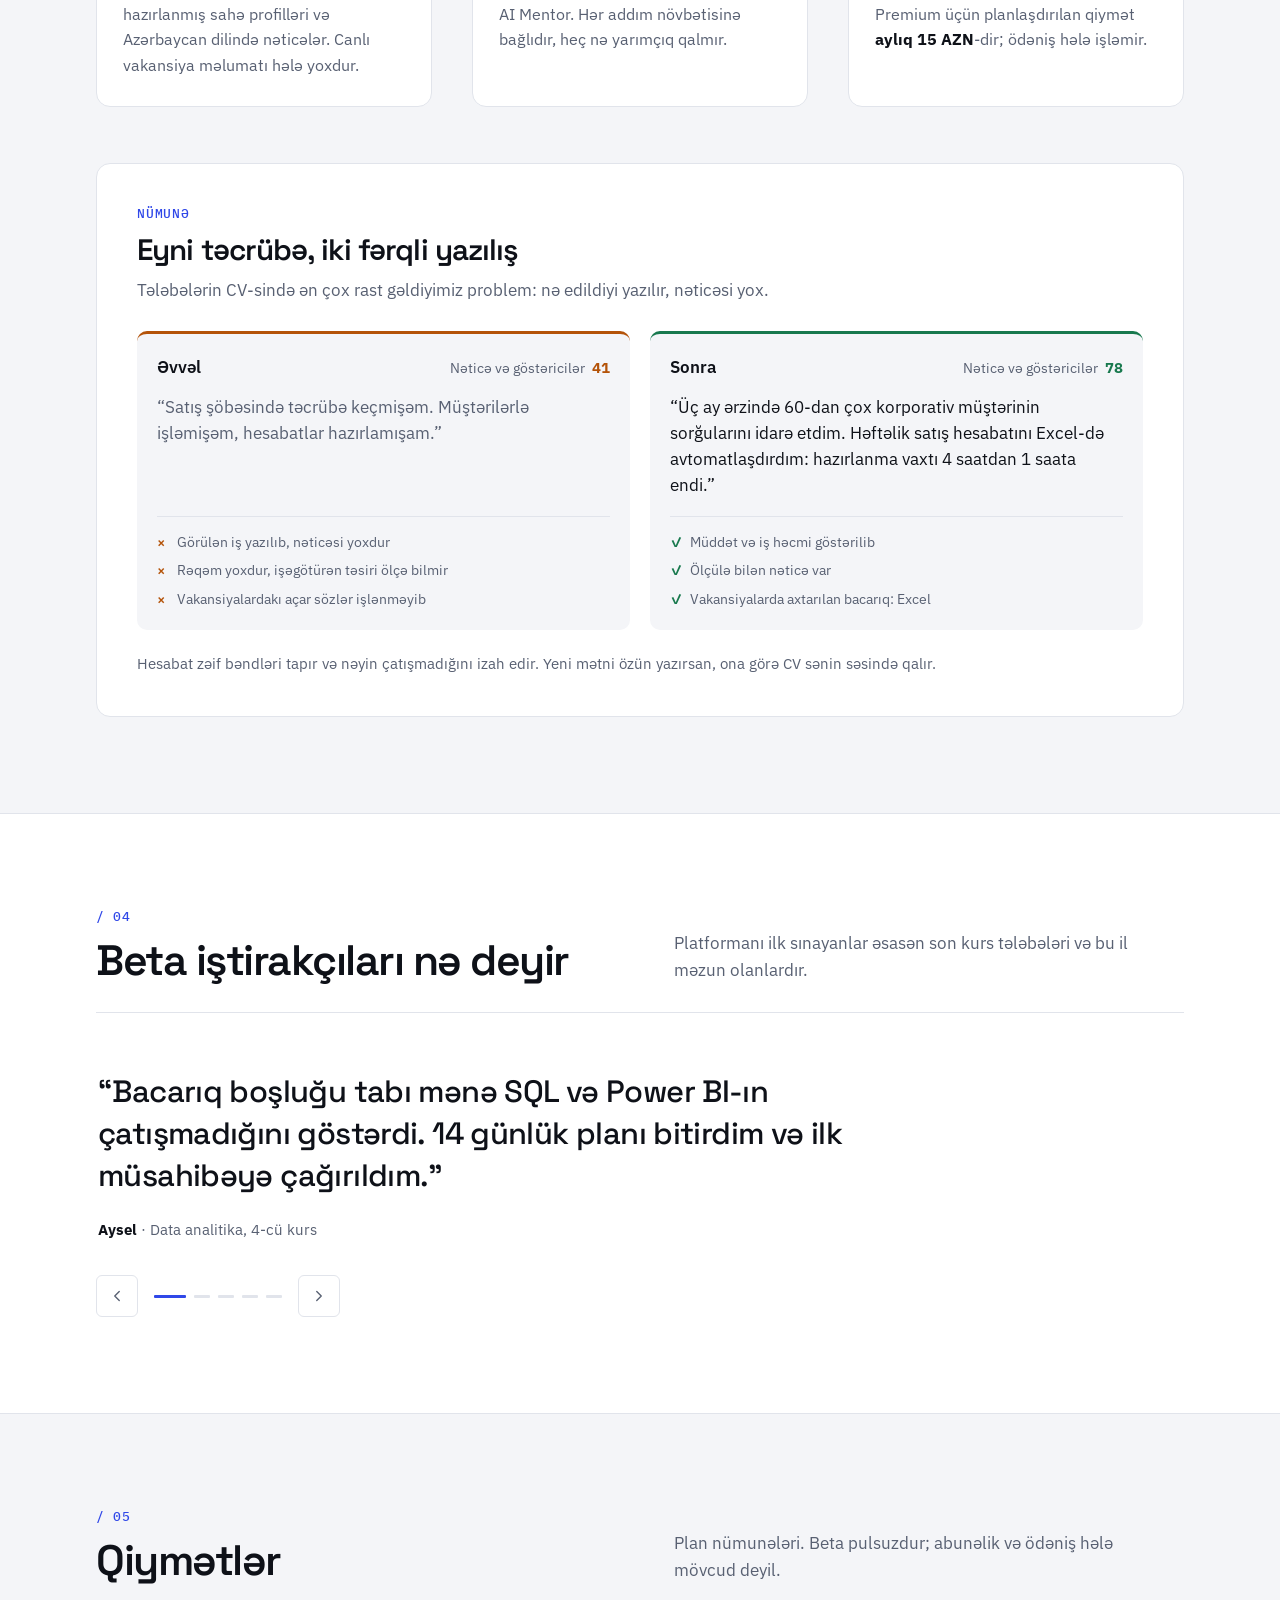
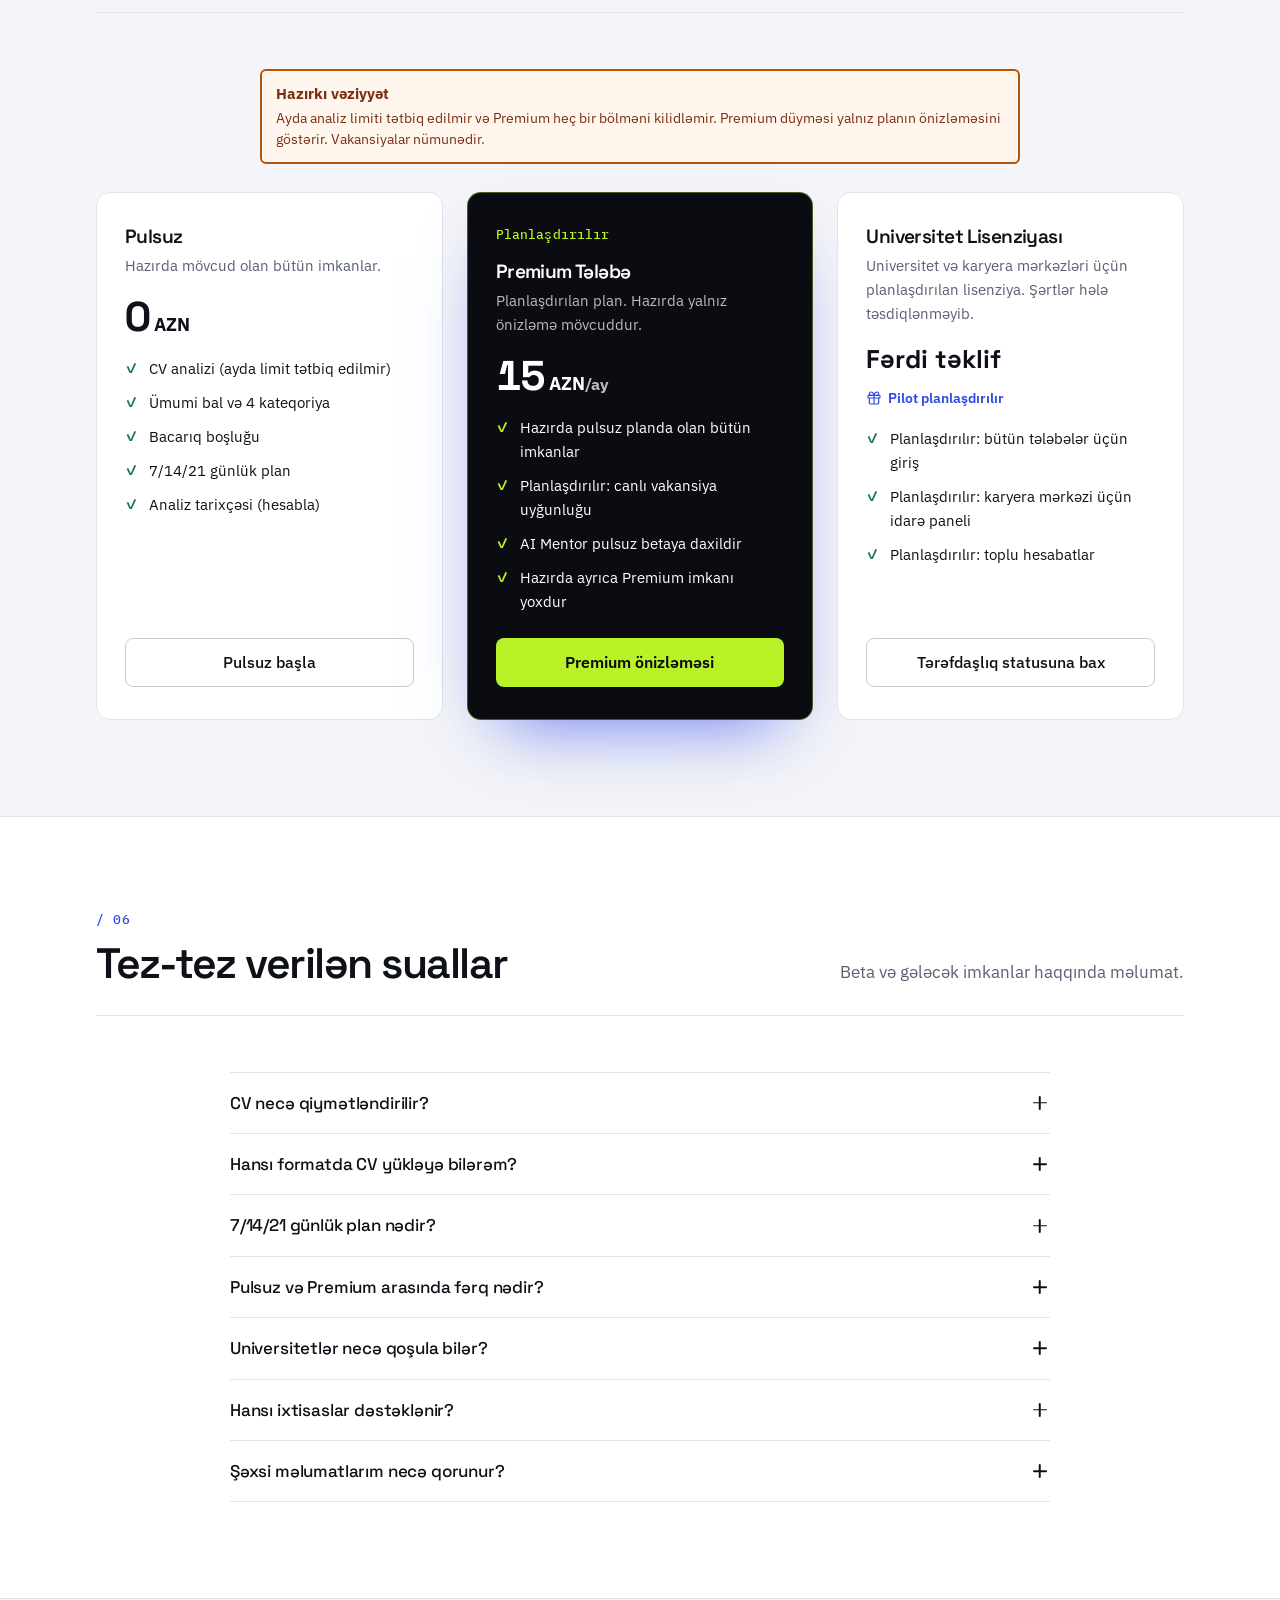
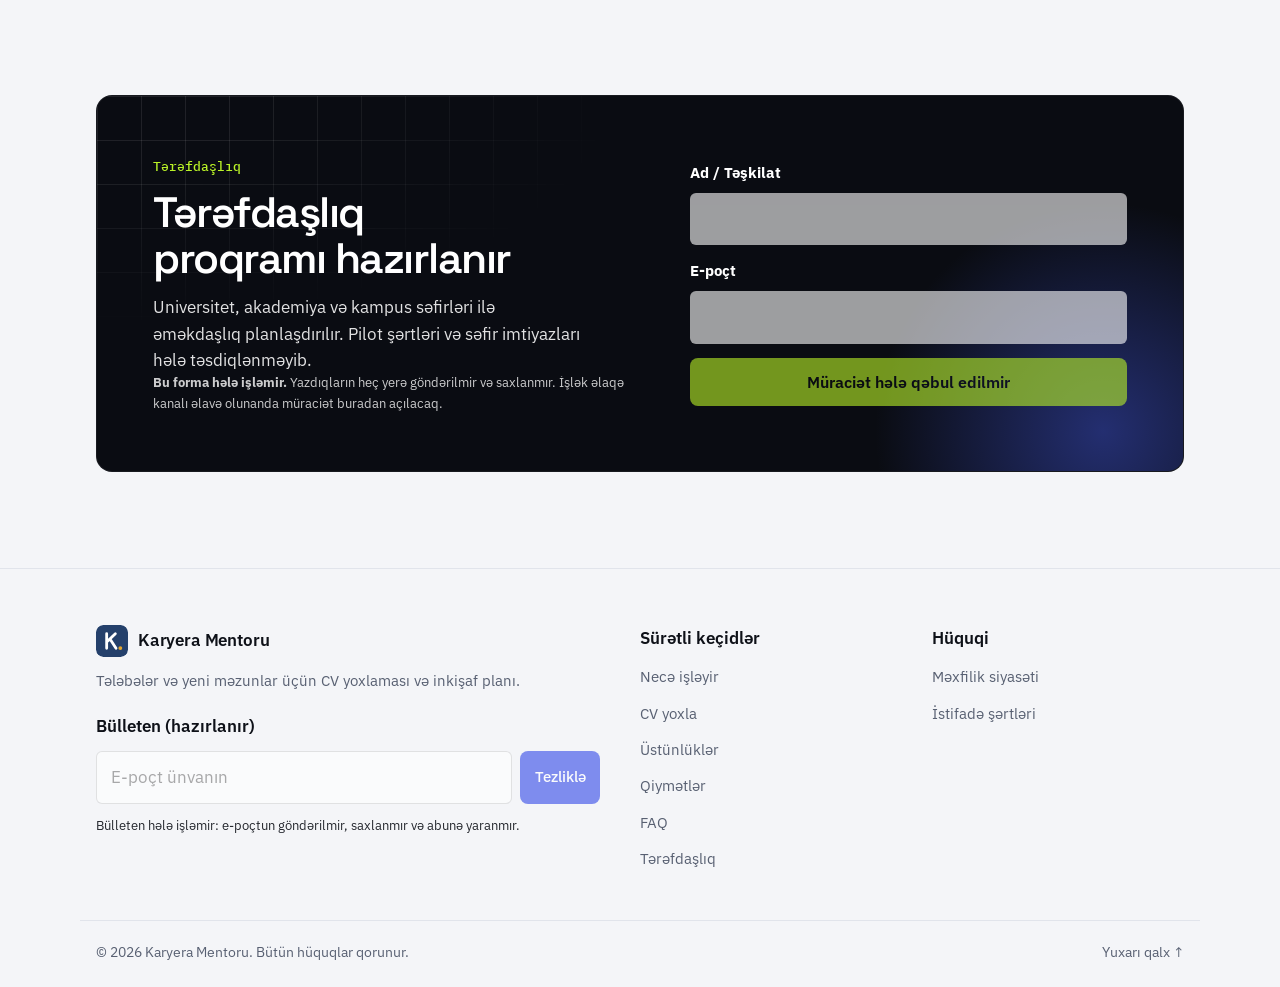
==== commit aaa65467: "Consolidate the tech redesign and beta authentication Retain the integrated backend and use its pers" ====
--- a/dizayn/index.html
+++ b/dizayn/index.html
@@ -108,6 +108,7 @@
           </div>
           <div class="cabinet-head-actions">
             <a href="#cv-yoxla" class="btn btn-primary">+ Yeni CV yoxla</a>
+            <button class="btn btn-ghost beta-only" type="button" id="applications-open" aria-haspopup="dialog">Müraciətlər</button>
             <button type="button" class="btn btn-ghost" id="cabinet-logout">Çıxış</button>
           </div>
         </div>
@@ -136,7 +137,7 @@
           <!-- Analiz tarixçəsi -->
           <article class="card cabinet-card">
             <h3>Analiz tarixçəsi</h3>
-            <div class="table-wrap" id="cabinet-table-wrap">
+            <div class="table-wrap" id="cabinet-table-wrap" tabindex="0" role="region" aria-label="CV analiz tarixçəsi">
               <table class="history-table cabinet-table">
                 <thead>
                   <tr>
@@ -163,12 +164,12 @@
             <form class="auth-form" id="profile-form" novalidate>
               <div class="field">
                 <label class="field-label" for="profile-name">Ad</label>
-                <input type="text" id="profile-name" class="input" autocomplete="given-name" aria-describedby="profile-name-error">
+                <input type="text" id="profile-name" class="input" maxlength="60" autocomplete="given-name" aria-describedby="profile-name-error">
                 <p class="field-error" id="profile-name-error" role="alert"></p>
               </div>
               <div class="field">
                 <label class="field-label" for="profile-surname">Soyad</label>
-                <input type="text" id="profile-surname" class="input" autocomplete="family-name" aria-describedby="profile-surname-error">
+                <input type="text" id="profile-surname" class="input" maxlength="60" autocomplete="family-name" aria-describedby="profile-surname-error">
                 <p class="field-error" id="profile-surname-error" role="alert"></p>
               </div>
               <div class="field">
@@ -181,6 +182,23 @@
                 <select id="profile-major" class="select" aria-describedby="profile-major-error"></select>
                 <p class="field-error" id="profile-major-error" role="alert"></p>
               </div>
+              <div class="field">
+                <label class="field-label" for="profile-education">Təhsil</label>
+                <input id="profile-education" class="input" maxlength="240" aria-describedby="profile-education-error">
+                <p class="field-error" id="profile-education-error" role="alert"></p>
+              </div>
+              <div class="field">
+                <label class="field-label" for="profile-interests">Karyera maraqları</label>
+                <input id="profile-interests" class="input" maxlength="240" aria-describedby="profile-interests-error">
+                <p class="field-error" id="profile-interests-error" role="alert"></p>
+              </div>
+              <div class="field">
+                <label class="field-label" for="profile-skills">Bacarıqlar</label>
+                <textarea id="profile-skills" class="input" rows="3" maxlength="1500" aria-describedby="profile-skills-hint profile-skills-error"></textarea>
+                <p class="field-hint" id="profile-skills-hint">Bacarıqları vergüllə ayır. Profil məlumatı mentor cavablarını fərdiləşdirir.</p>
+                <p class="field-error" id="profile-skills-error" role="alert"></p>
+              </div>
+              <button type="button" id="profile-suggest" class="btn btn-ghost beta-only">Son CV-dən bacarıqları təklif et</button>
               <button type="submit" class="btn btn-primary btn-block">Yadda saxla</button>
             </form>
           </article>
@@ -207,7 +225,7 @@
             <span class="h1-line"><span class="hl">21 gündə</span> düzəlt</span>
           </h1>
           <p class="hero-lead">
-            PDF-i yüklə, ixtisasını seç. Bir dəqiqəyə CV-nin dörd meyar üzrə balını,
+            PDF-i yüklə, ixtisasını seç. CV-nin dörd meyar üzrə balını,
             çatışmayan bacarıqları və gündəlik tapşırıqlarla inkişaf planını alırsan.
           </p>
           <div class="hero-actions">
@@ -323,7 +341,7 @@
         </div>
         <div class="stat-item">
           <p class="stat-num"><span data-count="15">15</span><small>AZN</small></p>
-          <p class="stat-text">aylıq Premium qiyməti</p>
+          <p class="stat-text">planlaşdırılan aylıq Premium qiyməti</p>
         </div>
       </div>
     </section>
@@ -412,7 +430,11 @@
             <p class="field-error" id="cv-major-error" role="alert"></p>
           </div>
 
-          <button type="submit" class="btn btn-primary btn-block" id="analyze-btn">Analiz et</button>
+          <label class="check cv-processing beta-only">
+            <input type="checkbox" id="cv-consent" aria-describedby="cv-privacy-note">
+            CV mətninin analiz üçün Gemini-yə göndərilməsinə razıyam.
+          </label>
+          <button type="submit" class="btn btn-primary btn-block" id="analyze-btn">Analiz Et</button>
           <p class="form-note" id="cv-privacy-note">Demo rejim: fayl serverə və AI-yə göndərilmir, analiz nümayiş üçündür. Fayl adı və nəticə yalnız bu brauzerin yaddaşında qalır.</p>
 
           <!-- Yüklənmə animasiyası -->
@@ -476,6 +498,12 @@
                 <ul id="result-weaknesses"></ul>
               </div>
             </div>
+            <div class="beta-only">
+              <h4 class="panel-subtitle">Qiymətləndirmə meyarlarının izahı</h4>
+              <div id="result-explanations" class="result-explanations"></div>
+              <h4 class="panel-subtitle">Tövsiyələr</h4>
+              <ul id="result-recommendations"></ul>
+            </div>
           </div>
 
           <!-- Tab 2: Bacarıq boşluğu -->
@@ -496,7 +524,7 @@
               </div>
             </div>
 
-            <p class="tab-tip"><svg class="ico" viewBox="0 0 24 24" aria-hidden="true"><path d="M9 18h6M10 22h4M12 2a7 7 0 0 0-4 12.7V17h8v-2.3A7 7 0 0 0 12 2z"/></svg> Çatışmayan bacarıqlar avtomatik olaraq <strong>7/14/21 günlük plana</strong> əlavə olunub.</p>
+            <p class="tab-tip"><svg class="ico" viewBox="0 0 24 24" aria-hidden="true"><path d="M9 18h6M10 22h4M12 2a7 7 0 0 0-4 12.7V17h8v-2.3A7 7 0 0 0 12 2z"/></svg> Çatışmayan bacarıqlara əsasən <strong>7/14/21 günlük plan</strong> yarada bilərsən.</p>
           </div>
 
           <!-- Tab 3: 7/14/21 günlük plan -->
@@ -556,7 +584,7 @@
           </article>
           <article class="card why-card reveal">
             <h3>Bağlı dövrə</h3>
-            <p>CV analizi → bacarıq boşluğu → plan → nümunə vakansiya uyğunluğu. Hər addım növbətisinə bağlıdır, heç nə yarımçıq qalmır.</p>
+            <p>CV analizi → bacarıq boşluğu → plan → AI Mentor. Hər addım növbətisinə bağlıdır, heç nə yarımçıq qalmır.</p>
           </article>
           <article class="card why-card reveal">
             <h3>Alıcılıq gücünə uyğun qiymət</h3>
@@ -663,12 +691,12 @@
       <div class="container">
         <div class="section-head">
           <h2 id="pricing-title">Qiymətlər</h2>
-          <p class="section-sub">Hazırda bütün imkanlar pulsuzdur.</p>
+          <p class="section-sub">Plan nümunələri. Beta pulsuzdur; abunəlik və ödəniş hələ mövcud deyil.</p>
         </div>
 
         <p class="demo-warning pricing-note" role="note">
           <strong>Hazırkı vəziyyət</strong>
-          Ayda analiz limiti tətbiq edilmir və Premium heç bir bölməni kilidləmir. Premium düyməsi yalnız test kartı ilə demo ödəniş nümunəsini göstərir: pul çıxılmır, abunə yaranmır. Canlı vakansiyalar hələ yoxdur. AI Mentor sayt serverlə açılanda və hesaba daxil olanda real AI ilə cavab verir, əks halda hazır məsləhətlər göstərir.
+          Ayda analiz limiti tətbiq edilmir və Premium heç bir bölməni kilidləmir. Premium düyməsi yalnız planın önizləməsini göstərir. Vakansiyalar nümunədir.
         </p>
 
         <div class="pricing">
@@ -688,17 +716,18 @@
           </article>
 
           <!-- Premium Tələbə (vurğulanmış) -->
-          <article class="card price-card is-featured reveal" aria-label="Premium Tələbə — planlaşdırılan plan, hazırda demo">
-            <span class="price-badge">Demo</span>
+          <article class="card price-card is-featured reveal" aria-label="Premium Tələbə — planlaşdırılır">
+            <span class="price-badge">Planlaşdırılır</span>
             <h3 class="price-name">Premium Tələbə</h3>
-            <p class="price-desc">Planlaşdırılan plan. Hazırda yalnız demo ödəniş nümunəsi var.</p>
+            <p class="price-desc">Planlaşdırılan plan. Hazırda yalnız önizləmə mövcuddur.</p>
             <p class="price-amount"><span>15</span> AZN<small>/ay</small></p>
             <ul class="price-features">
               <li>Hazırda pulsuz planda olan bütün imkanlar</li>
               <li>Planlaşdırılır: canlı vakansiya uyğunluğu</li>
+              <li>AI Mentor pulsuz betaya daxildir</li>
               <li>Hazırda ayrıca Premium imkanı yoxdur</li>
             </ul>
-            <button type="button" class="btn btn-primary btn-block" data-plan="premium">Demo ödənişi sına</button>
+            <button type="button" class="btn btn-primary btn-block" data-plan="premium">Premium önizləməsi</button>
           </article>
 
           <!-- Universitet Lisenziyası -->
@@ -706,7 +735,7 @@
             <h3 class="price-name">Universitet Lisenziyası</h3>
             <p class="price-desc">Universitet və karyera mərkəzləri üçün planlaşdırılan lisenziya. Şərtlər hələ təsdiqlənməyib.</p>
             <p class="price-amount price-amount-text">Fərdi təklif</p>
-            <p class="price-pilot"><svg class="ico" viewBox="0 0 24 24" aria-hidden="true"><rect x="3" y="8" width="18" height="4" rx="1"/><path d="M12 8v13M19 12v7a2 2 0 0 1-2 2H7a2 2 0 0 1-2-2v-7M7.5 8a2.5 2.5 0 0 1 0-5C11 3 12 8 12 8s1-5 4.5-5a2.5 2.5 0 0 1 0 5"/></svg> Pilot şərtləri hələ yoxdur</p>
+            <p class="price-pilot"><svg class="ico" viewBox="0 0 24 24" aria-hidden="true"><rect x="3" y="8" width="18" height="4" rx="1"/><path d="M12 8v13M19 12v7a2 2 0 0 1-2 2H7a2 2 0 0 1-2-2v-7M7.5 8a2.5 2.5 0 0 1 0-5C11 3 12 8 12 8s1-5 4.5-5a2.5 2.5 0 0 1 0 5"/></svg> Pilot planlaşdırılır</p>
             <ul class="price-features">
               <li>Planlaşdırılır: bütün tələbələr üçün giriş</li>
               <li>Planlaşdırılır: karyera mərkəzi üçün idarə paneli</li>
@@ -723,7 +752,7 @@
       <div class="container">
         <div class="section-head">
           <h2 id="faq-title">Tez-tez verilən suallar</h2>
-          <p class="section-sub">Cavabını tapmadın? Aşağıdakı formla bizə yaz.</p>
+          <p class="section-sub">Beta və gələcək imkanlar haqqında məlumat.</p>
         </div>
 
         <div class="faq" id="faq-list">
@@ -736,7 +765,7 @@
             </h3>
             <div class="faq-a" id="faq-a1" role="region" aria-labelledby="faq-q1">
               <div class="faq-a-inner">
-                <p>AI CV-ni 4 kateqoriya üzrə yoxlayır: Struktur, ATS uyğunluğu, Nəticə və göstəricilər, Sahəyə uyğunluq. Hər biri 100 ballıq şkalada qiymətləndirilir, ümumi bal isə onların ortalamasıdır. Hər balın səbəbi güclü və zəif tərəflərdə izah olunur.</p>
+                <p>AI CV-ni 4 kateqoriya üzrə yoxlayır: Struktur, ATS uyğunluğu, Nəticə və göstəricilər, Sahəyə uyğunluq. Hər biri 100 ballıq şkalada qiymətləndirilir, yekun bal sahəyə uyğunluq və CV keyfiyyətinə əsaslanır. Hər balın səbəbi güclü və zəif tərəflərdə izah olunur.</p>
               </div>
             </div>
           </div>
@@ -750,7 +779,7 @@
             </h3>
             <div class="faq-a" id="faq-a2" role="region" aria-labelledby="faq-q2">
               <div class="faq-a-inner">
-                <p>Hazırda yalnız PDF, maksimum 5 MB. CV-n Word-dədirsə, "Fayl → Saxla → PDF" ilə PDF kimi saxlayıb yüklə.</p>
+                <p>Hazırda yalnız mətnli PDF, maksimum 5 MB və 20 səhifə. CV-n Word-dədirsə, "Fayl → Saxla → PDF" ilə PDF kimi saxlayıb yüklə.</p>
               </div>
             </div>
           </div>
@@ -778,7 +807,7 @@
             </h3>
             <div class="faq-a" id="faq-a4" role="region" aria-labelledby="faq-q4">
               <div class="faq-a-inner">
-                <p>Hazırda funksional fərq yoxdur: ayda analiz limiti tətbiq edilmir və bütün bölmələr hər hesabda açıqdır. Premium (planlaşdırılan qiymət: aylıq 15 AZN) hələ satışda deyil; saytdakı ödəniş yalnız test kartı ilə demo nümunədir və yeni imkan açmır. Canlı vakansiyalar hələ yoxdur, vakansiyalar nümunədir. AI Mentor sayt serverlə açılanda və hesaba daxil olanda suallarını Gemini-yə göndərib real cavab verir; əks halda açar sözlərə görə hazır məsləhətlər göstərir və yazdıqların heç yerə göndərilmir.</p>
+                <p>Hazırda funksional fərq yoxdur: bütün beta imkanları pulsuzdur. Premium planı hələ satışda deyil və önizləmə heç bir bölməni açmır. Vakansiyalar nümunədir. AI Mentor üçün hesabına daxil ol. Cavablar Gemini xidməti əlçatan olduqda hazırlanır.</p>
               </div>
             </div>
           </div>
@@ -792,7 +821,7 @@
             </h3>
             <div class="faq-a" id="faq-a5" role="region" aria-labelledby="faq-q5">
               <div class="faq-a-inner">
-                <p>Universitet lisenziyası və tərəfdaşlıq proqramı hələ hazırlanır, şərtləri təsdiqlənməyib. Saytda işləyən müraciət kanalı yoxdur: aşağıdakı Tərəfdaşlıq forması hələ heç yerə göndərmir.</p>
+                <p>Universitet paneli gələcək mərhələ üçün nəzərdə tutulub.</p>
               </div>
             </div>
           </div>
@@ -820,7 +849,7 @@
             </h3>
             <div class="faq-a" id="faq-a7" role="region" aria-labelledby="faq-q7">
               <div class="faq-a-inner">
-                <p id="faq-privacy-answer">Bu demo rejimdə (fayl kimi açılanda və ya server tapılmayanda) CV faylın serverə və AI-yə göndərilmir, analiz nümayiş üçündür. Fayl adı, nəticə və hesab məlumatı yalnız bu brauzerin yaddaşında (localStorage) qalır və brauzer məlumatını təmizləməklə silinir. Server rejimində (sayt backend tərəfindən açılanda) CV analiz üçün serverə və Gemini-yə göndərilir; bu rejimin qaydaları sayt backend ilə açılanda göstərilir.</p>
+                <p id="faq-privacy-answer">Demo rejimdə (sayt fayl kimi açılanda) CV faylın serverə və AI-yə göndərilmir, analiz nümayiş üçündür. Fayl adı və nəticə yalnız bu brauzerin yaddaşında (localStorage) qalır və brauzer məlumatını təmizləməklə silinir. Server rejimində CV analiz üçün serverə və Gemini-yə göndərilir.</p>
               </div>
             </div>
           </div>
@@ -942,6 +971,20 @@
         <button type="submit" class="btn btn-primary btn-block">Daxil ol</button>
         <p class="auth-switch">Hesabın yoxdur? <button type="button" class="link-btn auth-switch-btn" data-tab="tab-register">Qeydiyyatdan keç</button></p>
       </form>
+      <form class="auth-form" id="otp-form" hidden novalidate aria-labelledby="otp-title">
+        <h3 id="otp-title">E-poçt təsdiqi</h3>
+        <p class="form-note" id="otp-hint">E-poçtuna göndərilən altı rəqəmli kodu daxil et. Kod 5 dəqiqə qüvvədədir.</p>
+        <div class="field">
+          <label class="field-label" for="otp-code">Giriş kodu</label>
+          <input id="otp-code" name="code" class="input" inputmode="numeric" autocomplete="one-time-code"
+                 maxlength="6" aria-describedby="otp-hint otp-error" required>
+          <p id="otp-error" class="form-error" data-otp-error role="alert"></p>
+        </div>
+        <button type="submit" class="btn btn-primary btn-block">Kodu təsdiqlə</button>
+        <button type="button" class="btn btn-ghost btn-block" data-otp-resend>Kodu yenidən göndər</button>
+        <button type="button" class="link-btn" data-otp-back>Şifrə ilə girişə qayıt</button>
+        <p class="form-notice" data-otp-notice role="status"></p>
+      </form>
     </div>
 
     <!-- Qeydiyyat -->
@@ -950,12 +993,12 @@
         <div class="field-row">
           <div class="field">
             <label class="field-label" for="reg-name">Ad</label>
-            <input type="text" id="reg-name" class="input" autocomplete="given-name" aria-describedby="reg-name-error">
+            <input type="text" id="reg-name" class="input" maxlength="60" autocomplete="given-name" aria-describedby="reg-name-error">
             <p class="field-error" id="reg-name-error" role="alert"></p>
           </div>
           <div class="field">
             <label class="field-label" for="reg-surname">Soyad</label>
-            <input type="text" id="reg-surname" class="input" autocomplete="family-name" aria-describedby="reg-surname-error">
+            <input type="text" id="reg-surname" class="input" maxlength="60" autocomplete="family-name" aria-describedby="reg-surname-error">
             <p class="field-error" id="reg-surname-error" role="alert"></p>
           </div>
         </div>
@@ -967,7 +1010,7 @@
         <div class="field">
           <label class="field-label" for="reg-pass">Şifrə <span class="field-hint" id="reg-pass-hint">(min. 8 simvol)</span></label>
           <div class="pass-wrap">
-            <input type="password" id="reg-pass" class="input" autocomplete="new-password" aria-describedby="reg-pass-error">
+            <input type="password" id="reg-pass" class="input" maxlength="128" autocomplete="new-password" aria-describedby="reg-pass-error">
             <button type="button" class="pass-toggle" aria-label="Şifrəni göstər" data-target="reg-pass"><svg class="ico" viewBox="0 0 24 24" aria-hidden="true"><path d="M2 12s3.5-7 10-7 10 7 10 7-3.5 7-10 7S2 12 2 12z"/><circle cx="12" cy="12" r="3"/></svg></button>
           </div>
           <p class="field-error" id="reg-pass-error" role="alert"></p>
@@ -997,63 +1040,63 @@
 
     <div class="auth-divider"><span>və ya</span></div>
     <button type="button" class="btn btn-ghost btn-block google-btn" id="google-btn">
-      <span class="google-g" aria-hidden="true">G</span> Google ilə davam et
+      <span class="google-g" aria-hidden="true">G</span> Google ilə davam et · Tezliklə
     </button>
     <p class="form-note auth-note" id="google-note" role="status"></p>
 
-    <p class="auth-demo"><svg class="ico" viewBox="0 0 24 24" aria-hidden="true"><rect x="4" y="11" width="16" height="10" rx="2"/><path d="M8 11V7a4 4 0 0 1 8 0v4"/></svg> DEMO: hesab yalnız bu brauzerdə saxlanılır. Real şifrəni istifadə etmə.</p>
+    <p class="auth-demo prototype-only">Hesab yaratmaq və daxil olmaq üçün saytı serverdən aç.</p>
   </dialog>
 
-  <!-- ===== Ödəniş pəncərəsi (DEMO) ===== -->
-  <dialog class="modal pay-modal" id="pay-modal" aria-labelledby="pay-title">
+  <dialog class="modal applications-modal" id="applications-modal" aria-labelledby="applications-title">
     <div class="modal-head">
-      <h2 class="modal-title" id="pay-title">Premium Tələbə</h2>
-      <button type="button" class="modal-close" id="pay-close" aria-label="Pəncərəni bağla"><svg class="ico" viewBox="0 0 24 24" aria-hidden="true"><path d="M18 6 6 18M6 6l12 12"/></svg></button>
+      <h2 class="modal-title" id="applications-title">Müraciətlər</h2>
+      <button class="modal-close" type="button" id="applications-close" aria-label="Müraciətləri bağla">×</button>
     </div>
-
-    <p class="demo-warning" role="note">
-      <strong><svg class="ico" viewBox="0 0 24 24" aria-hidden="true"><path d="M10.3 3.9 1.8 18a2 2 0 0 0 1.7 3h17a2 2 0 0 0 1.7-3L13.7 3.9a2 2 0 0 0-3.4 0z"/><path d="M12 9v4M12 17h.01"/></svg> DEMO — kart məlumatı daxil etmə.</strong>
-      Bu pəncərədə kart sahəsi yoxdur: yalnız test kartı ilə ödənişin nümunəsi göstərilir. Pul çıxılmır, real abunə yaranmır və yeni imkan açılmır.
-    </p>
-
-    <!-- Ödəniş nümunəsi -->
-    <div id="pay-step-form">
-      <div class="pay-summary">
-        <div>
-          <p class="pay-plan">Premium Tələbə (demo)</p>
-          <p class="pay-plan-note">Planlaşdırılan plan · hazırda ayrıca imkan açmır</p>
-        </div>
-        <p class="pay-price"><strong>15</strong> AZN<small>/ay</small></p>
-      </div>
-
-      <form class="auth-form" id="pay-form" novalidate autocomplete="off">
-        <dl class="pay-test-card" aria-label="Test kartı nümunəsi">
-          <div><dt>Kart</dt><dd>Test kartı (real kart deyil)</dd></div>
-          <div><dt>Nömrə</dt><dd>4242 4242 4242 4242</dd></div>
-          <div><dt>Müddət</dt><dd>12/28</dd></div>
-          <div><dt>CVV</dt><dd>123</dd></div>
-        </dl>
-        <button type="submit" class="btn btn-primary btn-block" id="pay-submit">Test kartı ilə demo ödənişi tamamla</button>
-        <p class="form-note">Demo rejim: kartdan pul çıxılmır, real abunəlik yaranmır.</p>
+    <details id="application-add">
+      <summary>Yeni müraciət əlavə et</summary>
+      <form id="application-form" class="auth-form">
+        <div class="field-row">
+          <label>Şirkət <input class="input" name="company" required maxlength="120"></label>
+          <label>Vəzifə <input class="input" name="position" required maxlength="120"></label>
+        </div>
+        <div class="field-row">
+          <label>Status
+            <select class="input" name="status">
+              <option value="applied">Göndərildi</option>
+              <option value="interview">Müsahibə</option>
+              <option value="offer">Təklif</option>
+              <option value="rejected">Rədd</option>
+            </select>
+          </label>
+          <label>Müraciət tarixi <input class="input" type="date" name="applied_date"></label>
+        </div>
+        <div class="field-row">
+          <label>Növbəti addım <input class="input" name="next_step" maxlength="255"></label>
+          <label>Növbəti addımın tarixi <input class="input" type="date" name="next_step_date"></label>
+        </div>
+        <label>Qeyd <textarea class="input" name="notes" maxlength="2000" rows="2"></textarea></label>
+        <button type="submit" class="btn btn-primary">Əlavə et</button>
       </form>
+    </details>
+    <label for="applications-filter">Statusa görə filtr</label>
+    <select class="input" id="applications-filter"></select>
+    <p id="applications-status" role="status"></p>
+    <ul id="applications-list"></ul>
+  </dialog>
+
+  <dialog class="modal pay-modal" id="pay-modal" aria-labelledby="pay-title" aria-describedby="pay-note">
+    <div class="modal-head">
+      <h2 class="modal-title" id="pay-title">Premium Tələbə · Demo</h2>
+      <button type="button" class="modal-close" id="pay-close" aria-label="Pəncərəni bağla">×</button>
     </div>
-
-    <!-- Emal olunur -->
-    <div class="pay-step pay-processing" id="pay-step-processing" hidden>
-      <span class="loader-spinner" aria-hidden="true"></span>
-      <p role="status">Demo ödəniş nümunəsi emal olunur…</p>
+    <div class="pay-summary">
+      <div><p class="pay-plan">Premium Tələbə</p><p class="pay-plan-note">Planlaşdırılan abunəlik</p></div>
+      <p class="pay-price"><strong>15</strong> AZN<small>/ay</small></p>
     </div>
-
-    <!-- Uğurlu -->
-    <div class="pay-step pay-success" id="pay-step-success" hidden>
-      <span class="pay-success-icon" aria-hidden="true"><svg class="ico" viewBox="0 0 24 24" aria-hidden="true"><path d="M22 11.1V12a10 10 0 1 1-5.9-9.1"/><path d="M22 4 12 14l-3-3"/></svg></span>
-      <h3>Demo ödəniş tamamlandı</h3>
-      <p>Heç bir pul çıxılmayıb və real abunə yaranmayıb. Bu qeyd yalnız bu brauzerdə saxlanır; yeni imkan açılmır, bütün bölmələr əvvəlcədən açıqdır.</p>
-      <button type="button" class="btn btn-primary btn-block" id="pay-done">Davam et</button>
-    </div>
+    <p class="demo-warning" id="pay-note">Bu önizləmədə kart məlumatı daxil edilmir, abunəlik aktivləşmir və ödəniş alınmır.</p>
+    <button type="button" class="btn btn-primary btn-block" id="pay-done">Bağla</button>
   </dialog>
 
-  <!-- ===== AI Mentor çatı ===== -->
   <button type="button" class="chat-fab" id="chat-fab" aria-label="AI Mentor çatını aç" aria-expanded="false" aria-controls="chat-panel">
     <span class="chat-fab-icon" aria-hidden="true"><svg class="ico i-chat" viewBox="0 0 24 24" aria-hidden="true"><path d="M21 11.5a8.4 8.4 0 0 1-9 8.4 8.5 8.5 0 0 1-3.8-.9L3 21l1.9-5.7A8.4 8.4 0 0 1 12 3a8.5 8.5 0 0 1 9 8.5z"/></svg><svg class="ico i-close" viewBox="0 0 24 24" aria-hidden="true"><path d="M18 6 6 18M6 6l12 12"/></svg></span>
   </button>
@@ -1066,7 +1109,7 @@
       <span class="chat-avatar" aria-hidden="true"><svg class="ico" viewBox="0 0 24 24" aria-hidden="true"><rect x="3" y="8" width="18" height="12" rx="3"/><path d="M12 4v4M9 14h.01M15 14h.01"/></svg></span>
       <div class="chat-head-text">
         <h2 class="chat-title" id="chat-title">AI Mentor</h2>
-        <p class="chat-sub" id="chat-sub">Demo · AI deyil, hazır cavablar</p>
+        <p class="chat-sub" id="chat-sub">Hazır cavablar · Nümunə</p>
       </div>
       <button type="button" class="modal-close chat-tool" id="chat-expand" aria-label="Çatı böyüt" aria-pressed="false"><svg class="ico i-expand" viewBox="0 0 24 24" aria-hidden="true"><path d="M15 3h6v6M9 21H3v-6M21 3l-7 7M3 21l7-7"/></svg><svg class="ico i-shrink" viewBox="0 0 24 24" aria-hidden="true"><path d="M4 14h6v6M20 10h-6V4M14 10l7-7M3 21l7-7"/></svg></button>
       <button type="button" class="modal-close chat-tool" id="chat-full" aria-label="Tam ekran" aria-pressed="false"><svg class="ico" viewBox="0 0 24 24" aria-hidden="true"><rect x="3" y="4" width="18" height="16" rx="2"/><path d="M3 9h18"/></svg></button>
@@ -1089,7 +1132,10 @@
   <div class="toast-area" id="toast-area" aria-live="polite"></div>
 
   <!-- İnteraktivlik -->
+  <script src="js/specialty-search.js"></script>
+  <script src="js/email-otp.js"></script>
   <script src="js/chat-data.js"></script>
   <script src="js/script.js"></script>
+  <script src="js/applications.js"></script>
 </body>
 </html>
--- a/dizayn/css/style.css
+++ b/dizayn/css/style.css
@@ -1403,6 +1403,7 @@
 
 /* Tarixçə cədvəli */
 .table-wrap {
+  position: relative;
   overflow-x: auto;
   border: 1px solid var(--border);
   border-radius: 14px;
@@ -2956,6 +2957,18 @@
   background: var(--card);
 }
 
+@media (max-height: 520px) {
+  .chat-head,
+  .chat-chips,
+  .chat-form {
+    flex-shrink: 0;
+  }
+
+  .chat-log {
+    min-height: 0;
+  }
+}
+
 .chat-send {
   flex: none;
   width: 46px;
@@ -4176,6 +4189,52 @@
   border: 1px solid var(--border);
   border-radius: 10px;
   background: var(--card);
+}
+.api-mode .prototype-only,
+html:not(.api-mode) :is(.beta-only, .beta-only.btn),
+.segmented[hidden] {
+  display: none !important;
+}
+
+.result-explanations details {
+  padding-block: .45rem;
+}
+
+.result-explanations summary {
+  cursor: pointer;
+}
+
+.specialty-search {
+  margin-bottom: .4rem;
+}
+
+.applications-modal {
+  width: min(620px, calc(100% - 2rem));
+  max-width: none;
+}
+
+.applications-modal details,
+.applications-modal form {
+  margin-bottom: 1rem;
+}
+
+#applications-list {
+  display: grid;
+  gap: .6rem;
+  padding: 0;
+  list-style: none;
+}
+
+#applications-list > li {
+  display: grid;
+  gap: .4rem;
+  padding: .8rem;
+  overflow-wrap: anywhere;
+}
+
+#applications-list p {
+  margin: 0;
+  white-space: pre-wrap;
 }
 
 .rewrite-head {
@@ -5467,10 +5526,7 @@
   cursor: wait;
 }
 
-/* =====================================================================
-   main-dən: hələ işləməyən formalar və demo ödəniş nümunəsi
-   ===================================================================== */
-/* Hələ işləməyən formalar və demo ödəniş nümunəsi */
+/* Hələ işləməyən formalar və plan önizləməsi */
 .pricing-note {
   max-width: 760px;
   margin: 0 auto 28px;
@@ -5484,31 +5540,6 @@
   opacity: 0.9;
 }
 
-.pay-test-card {
-  display: grid;
-  gap: 8px;
-  margin: 0 0 14px;
-  padding: 12px 14px;
-  border: 1px dashed var(--border, #CBD5E1);
-  border-radius: 12px;
-}
-
-.pay-test-card div {
-  display: flex;
-  justify-content: space-between;
-  gap: 12px;
-}
-
-.pay-test-card dt {
-  color: var(--muted);
-}
-
-.pay-test-card dd {
-  margin: 0;
-  font-weight: 600;
-  font-variant-numeric: tabular-nums;
-}
-
 .partner-form .input:disabled,
 .newsletter .input:disabled,
 .partner-form .btn:disabled,
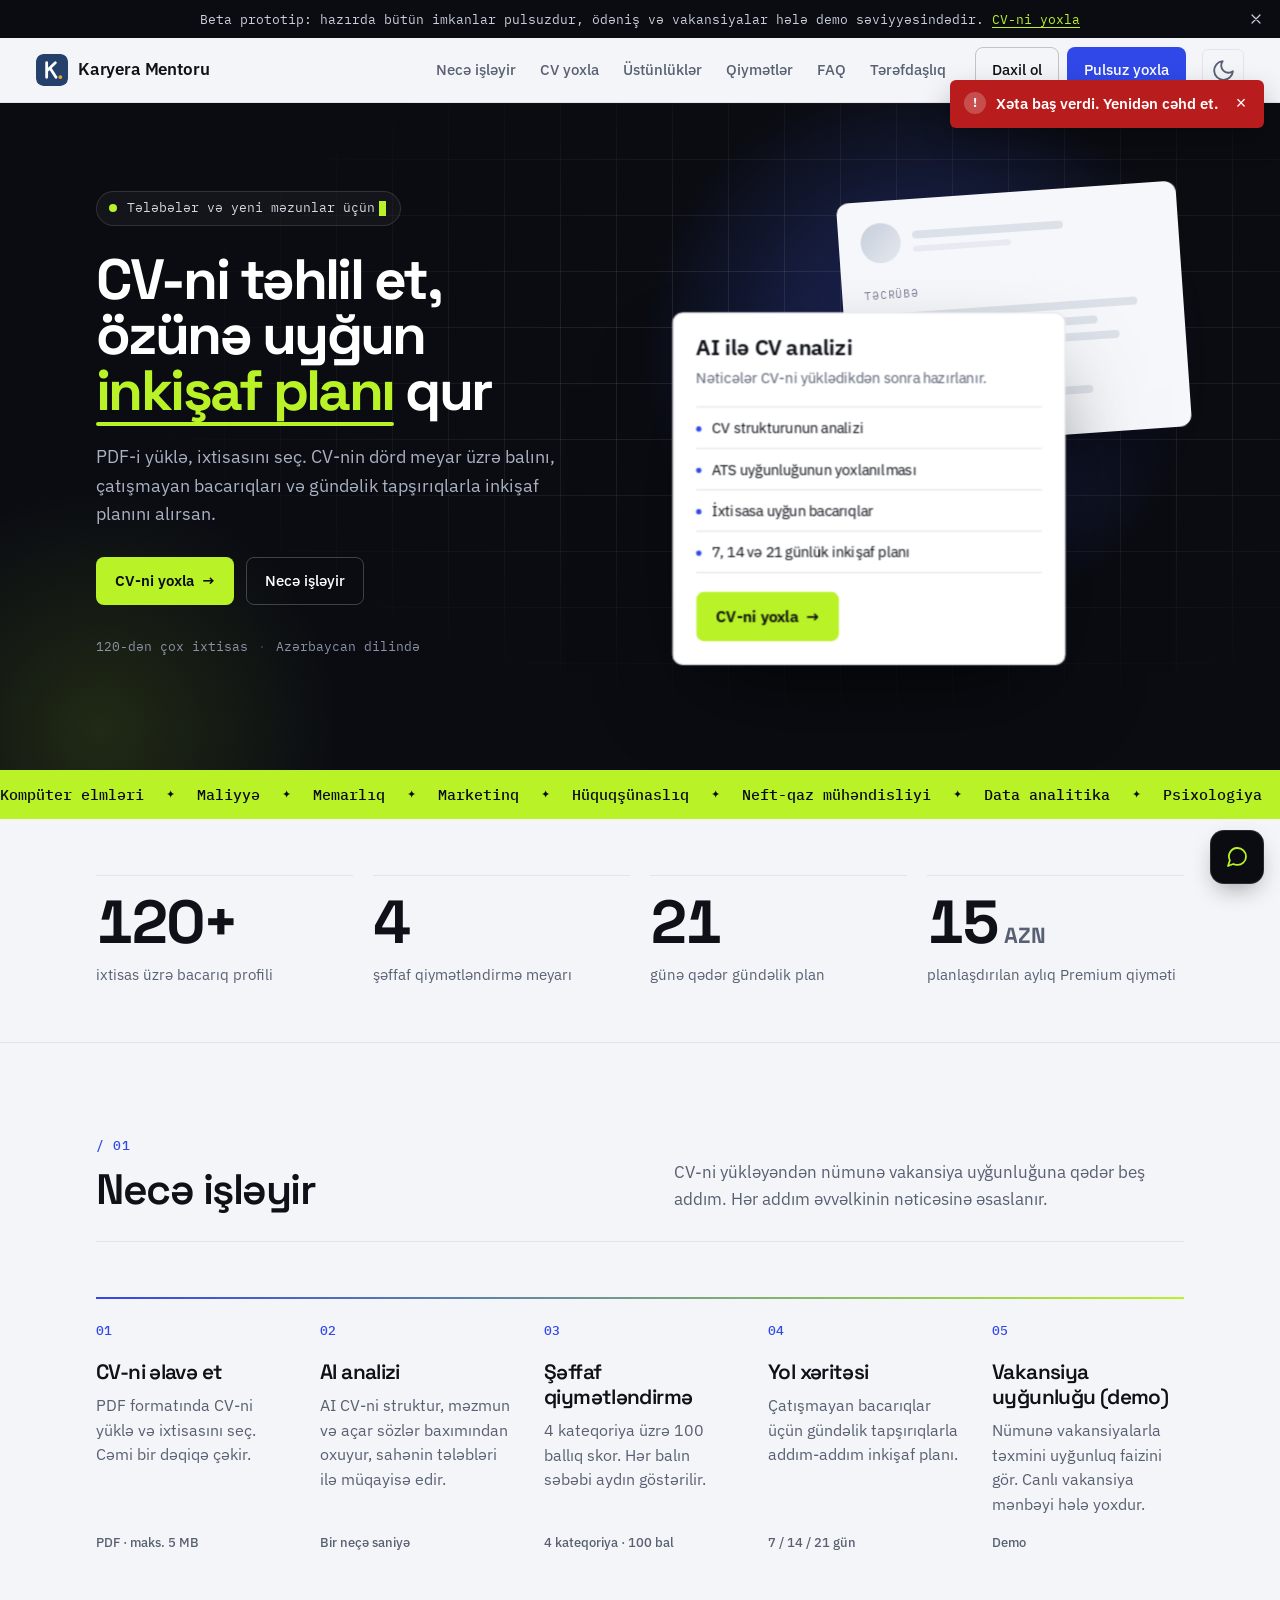
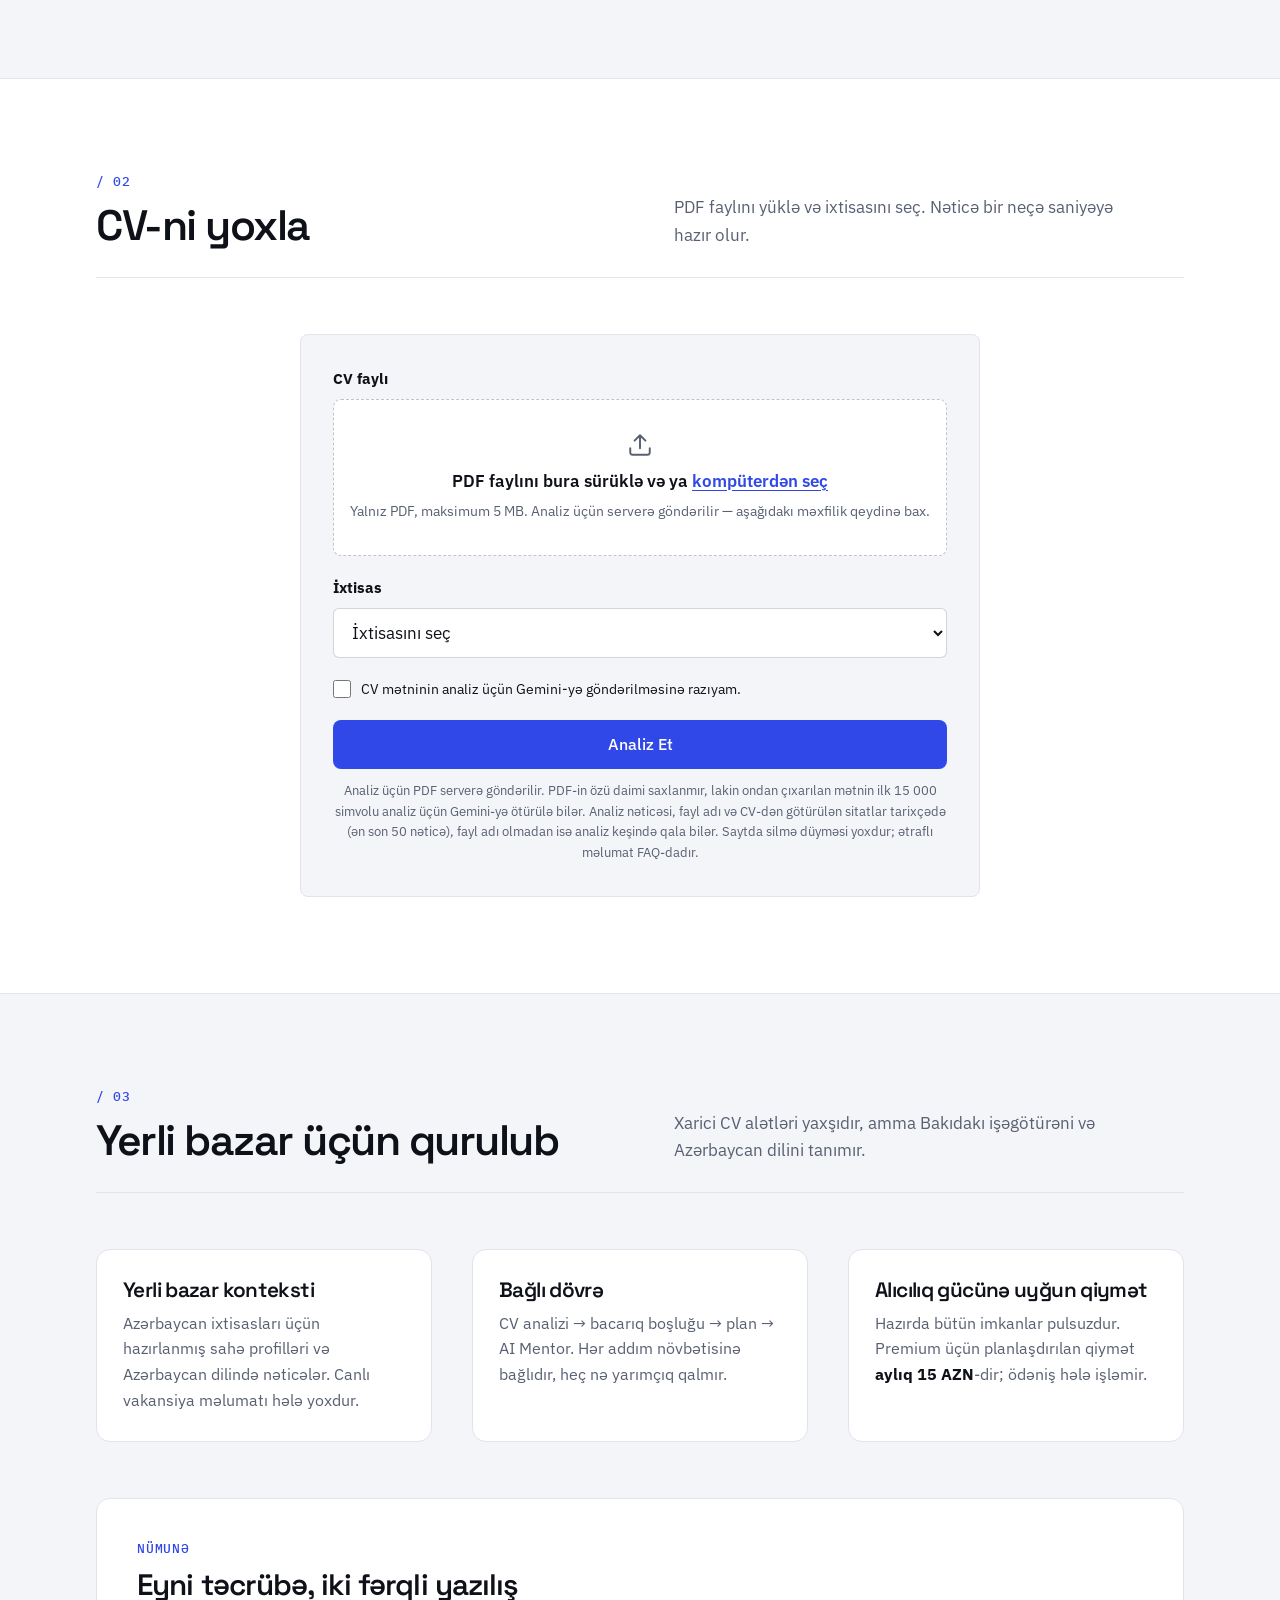
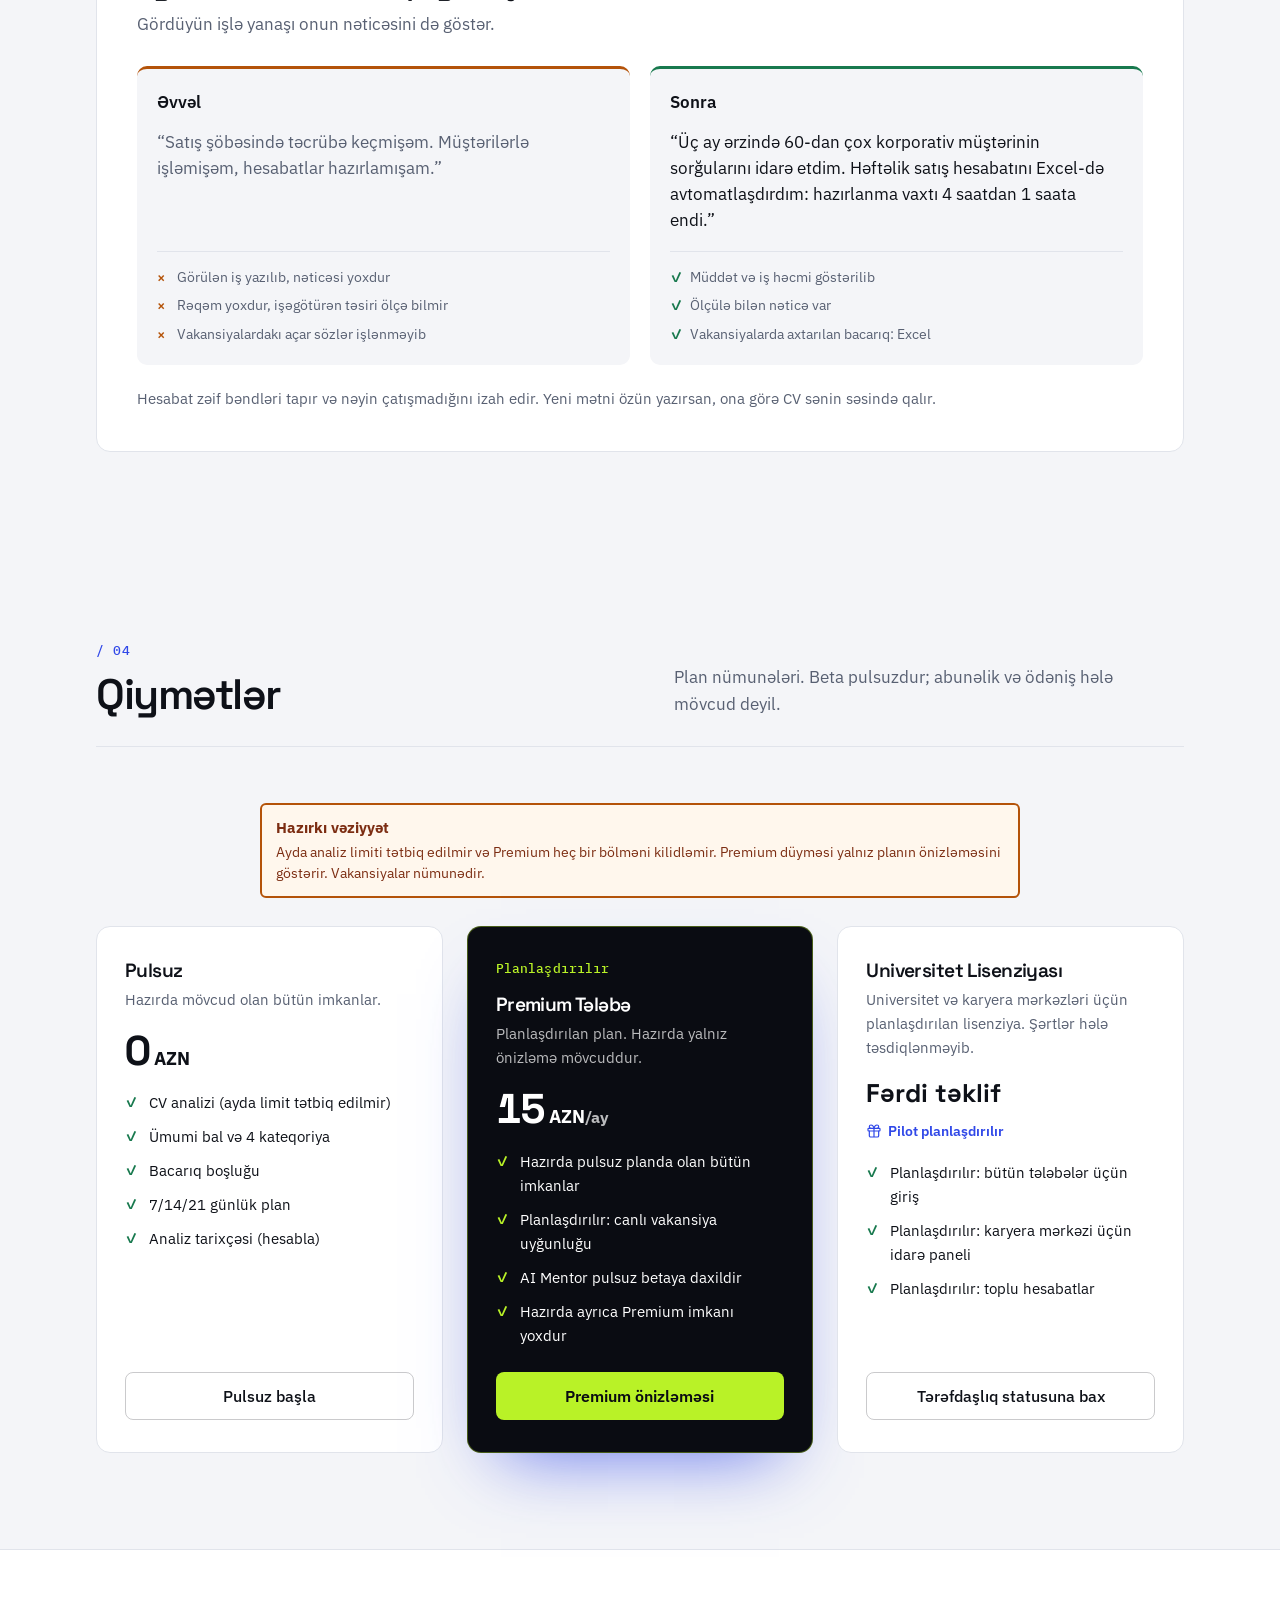
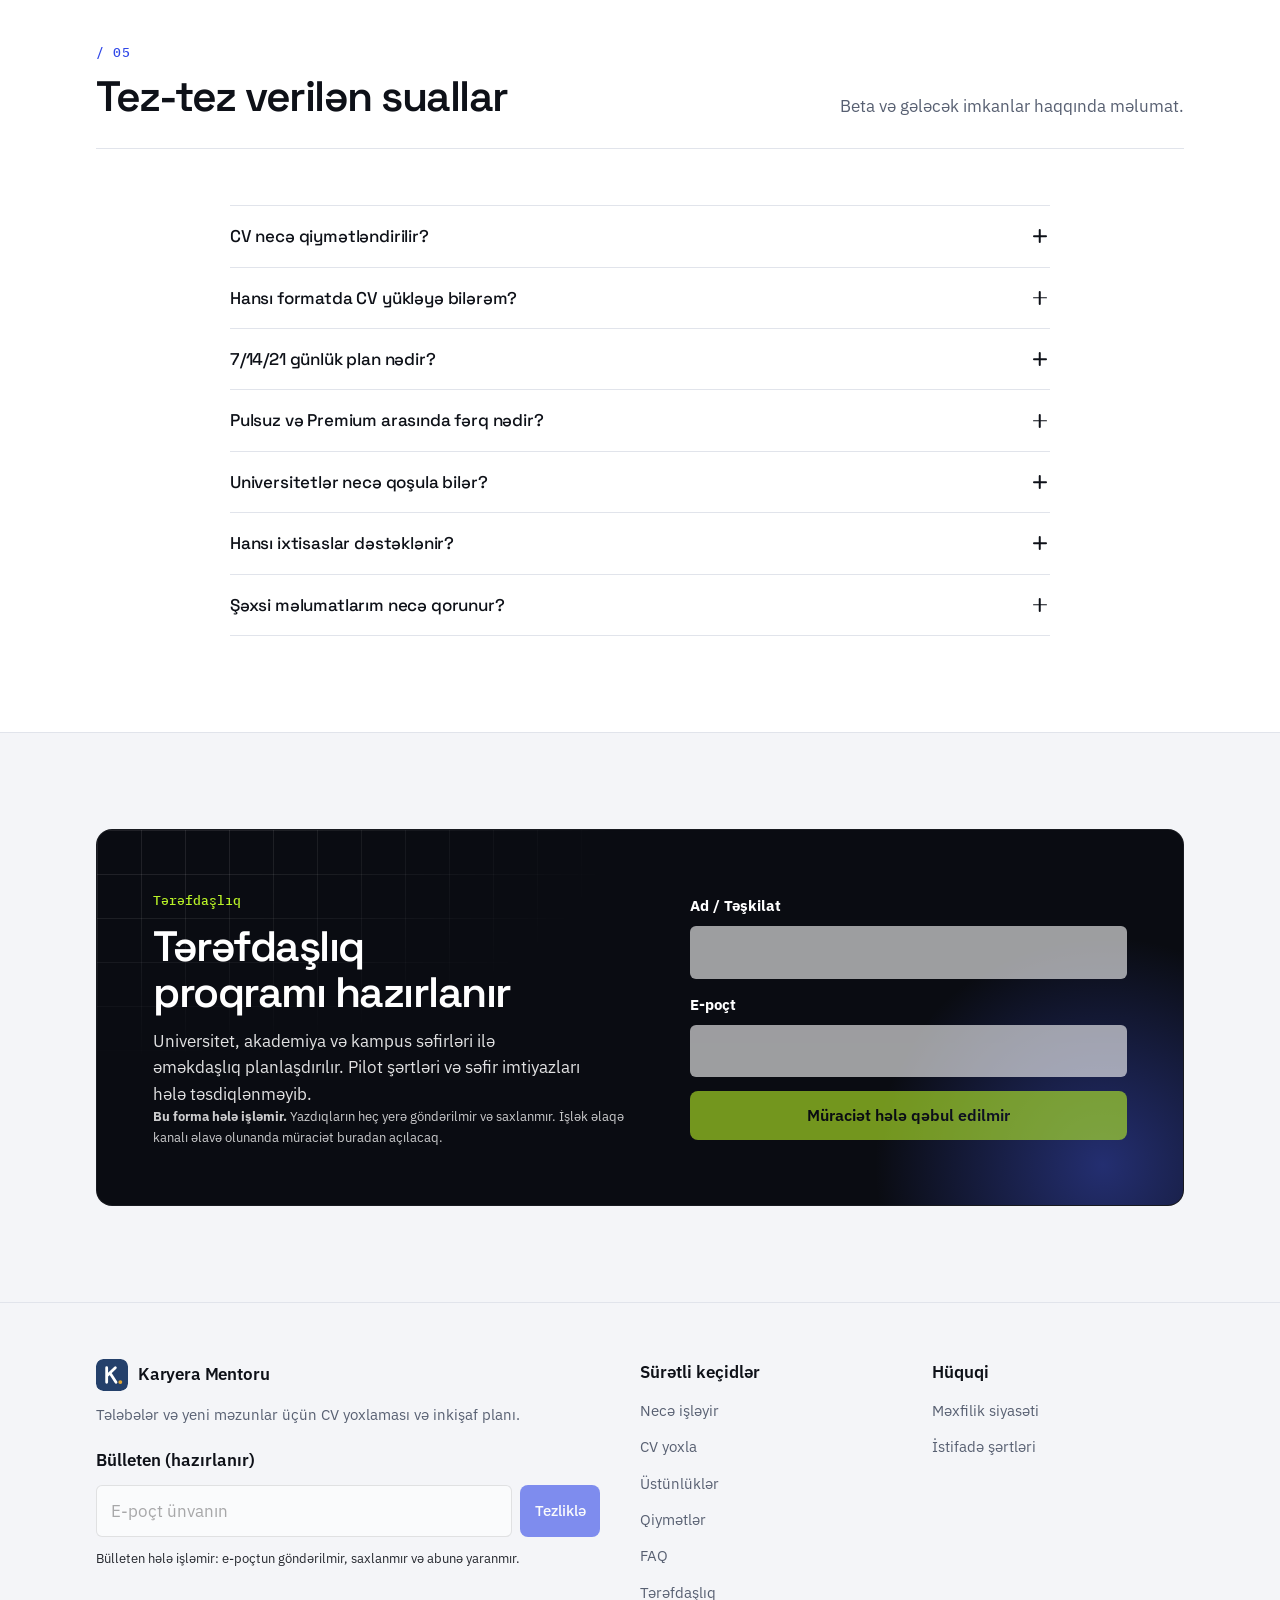
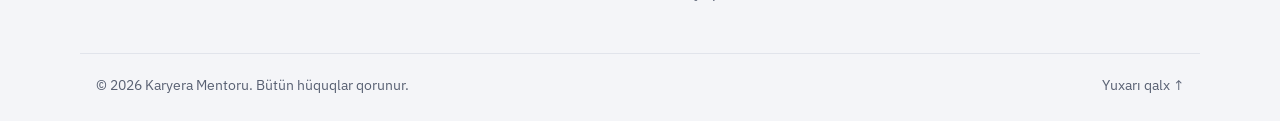
==== commit cbccb900: "Replace fabricated homepage previews and remove testimonials" ====
--- a/dizayn/index.html
+++ b/dizayn/index.html
@@ -220,9 +220,9 @@
             <span class="kicker-text" id="kicker-text">Tələbələr və yeni məzunlar üçün</span><span class="kicker-caret" aria-hidden="true"></span>
           </p>
           <h1 id="hero-title">
-            <span class="h1-line">CV-ndə nəyin</span>
-            <span class="h1-line">çatışmadığını gör,</span>
-            <span class="h1-line"><span class="hl">21 gündə</span> düzəlt</span>
+            <span class="h1-line">CV-ni təhlil et,</span>
+            <span class="h1-line">özünə uyğun</span>
+            <span class="h1-line"><span class="hl">inkişaf planı</span> qur</span>
           </h1>
           <p class="hero-lead">
             PDF-i yüklə, ixtisasını seç. CV-nin dörd meyar üzrə balını,
@@ -239,7 +239,6 @@
         </div>
 
         <div class="hero-visual">
-          <!-- Skan olunan CV (dekorativ) -->
           <div class="cv-doc" aria-hidden="true">
             <div class="cv-doc-head">
               <span class="cv-avatar"></span>
@@ -250,67 +249,24 @@
             </div>
             <p class="cv-doc-title">Təcrübə</p>
             <span class="sk" style="--w: 92%"></span>
-            <span class="sk is-flag-weak" style="--w: 78%"></span>
+            <span class="sk" style="--w: 78%"></span>
             <span class="sk" style="--w: 85%"></span>
             <p class="cv-doc-title">Bacarıqlar</p>
-            <span class="cv-chips">
-              <span class="cv-chip is-ok">Excel</span>
-              <span class="cv-chip">Word</span>
-              <span class="cv-chip is-miss">SQL</span>
-            </span>
-            <p class="cv-doc-title">Təhsil</p>
-            <span class="sk" style="--w: 70%"></span>
+            <span class="sk" style="--w: 75%"></span>
             <span class="sk sk-thin" style="--w: 48%"></span>
-
-            <span class="scan-beam"></span>
-            <span class="cv-flag f1">Nəticə rəqəmlə yazılmayıb</span>
-            <span class="cv-flag f2 is-ok">Excel uyğundur</span>
-            <span class="cv-flag f3">SQL çatışmır</span>
-          </div>
-          <!-- Nümunə nəticə kartı -->
-          <article class="card score-card reveal" aria-label="Nümunə CV skoru: 72/100">
-            <div class="score-head">
-              <h2 class="score-title">CV skoru</h2>
-              <span class="score-note">Nümunə nəticə</span>
-            </div>
-
-            <div class="score-ring" style="--score: 72">
-              <svg viewBox="0 0 120 120" aria-hidden="true">
-                <circle class="ring-track" cx="60" cy="60" r="52"/>
-                <circle class="ring-fill" cx="60" cy="60" r="52"/>
-              </svg>
-              <div class="ring-value">
-                <span class="ring-number" data-count="72">72</span><span class="ring-max">/100</span>
-              </div>
-            </div>
-
-            <ul class="score-bars">
-              <li style="--value: 80">
-                <div class="bar-label"><span>Struktur</span><strong>80</strong></div>
-                <div class="bar" aria-hidden="true"><span class="bar-fill is-good"></span></div>
-              </li>
-              <li style="--value: 65">
-                <div class="bar-label"><span>ATS uyğunluğu</span><strong>65</strong></div>
-                <div class="bar" aria-hidden="true"><span class="bar-fill is-weak"></span></div>
-              </li>
-              <li style="--value: 58">
-                <div class="bar-label"><span>Nəticə və göstəricilər</span><strong>58</strong></div>
-                <div class="bar" aria-hidden="true"><span class="bar-fill is-weak"></span></div>
-              </li>
-              <li style="--value: 85">
-                <div class="bar-label"><span>Sahəyə uyğunluq</span><strong>85</strong></div>
-                <div class="bar" aria-hidden="true"><span class="bar-fill is-good"></span></div>
-              </li>
+          </div>
+          <article class="card feature-preview reveal" aria-labelledby="feature-preview-title">
+            <div class="feature-preview-head">
+              <h2 class="feature-preview-title" id="feature-preview-title">AI ilə CV analizi</h2>
+              <p>Nəticələr CV-ni yüklədikdən sonra hazırlanır.</p>
+            </div>
+            <ul class="feature-preview-list">
+              <li>CV strukturunun analizi</li>
+              <li>ATS uyğunluğunun yoxlanılması</li>
+              <li>İxtisasa uyğun bacarıqlar</li>
+              <li>7, 14 və 21 günlük inkişaf planı</li>
             </ul>
-
-            <div class="score-skills">
-              <p class="score-skills-title">Çatışmayan bacarıqlar</p>
-              <ul class="pill-list">
-                <li class="pill pill-missing">TypeScript</li>
-                <li class="pill pill-missing">Security</li>
-                <li class="pill pill-missing">Git</li>
-              </ul>
-            </div>
+            <a href="#cv-yoxla" class="btn btn-primary btn-arrow">CV-ni yoxla <span class="arrow" aria-hidden="true">→</span></a>
           </article>
         </div>
       </div>
@@ -597,14 +553,13 @@
           <div class="rewrite-head">
             <p class="rewrite-label">Nümunə</p>
             <h3>Eyni təcrübə, iki fərqli yazılış</h3>
-            <p class="rewrite-sub">Tələbələrin CV-sində ən çox rast gəldiyimiz problem: nə edildiyi yazılır, nəticəsi yox.</p>
+            <p class="rewrite-sub">Gördüyün işlə yanaşı onun nəticəsini də göstər.</p>
           </div>
 
           <div class="rewrite-grid">
             <figure class="rewrite-col is-before">
               <figcaption>
                 <span class="rewrite-tag">Əvvəl</span>
-                <span class="rewrite-score">Nəticə və göstəricilər <strong data-count="41">41</strong></span>
               </figcaption>
               <blockquote class="rewrite-text">Satış şöbəsində təcrübə keçmişəm. Müştərilərlə işləmişəm, hesabatlar hazırlamışam.</blockquote>
               <ul class="rewrite-notes">
@@ -617,7 +572,6 @@
             <figure class="rewrite-col is-after">
               <figcaption>
                 <span class="rewrite-tag">Sonra</span>
-                <span class="rewrite-score">Nəticə və göstəricilər <strong data-count="78">78</strong></span>
               </figcaption>
               <blockquote class="rewrite-text">Üç ay ərzində 60-dan çox korporativ müştərinin sorğularını idarə etdim. Həftəlik satış hesabatını Excel-də avtomatlaşdırdım: hazırlanma vaxtı 4 saatdan 1 saata endi.</blockquote>
               <ul class="rewrite-notes">
@@ -633,60 +587,7 @@
       </div>
     </section>
 
-    <!-- ===== 7. Rəylər ===== -->
-    <section class="section section-alt" id="reyler" aria-labelledby="reviews-title">
-      <div class="container">
-        <div class="section-head">
-          <h2 id="reviews-title">Beta iştirakçıları nə deyir</h2>
-          <p class="section-sub">Platformanı ilk sınayanlar əsasən son kurs tələbələri və bu il məzun olanlardır.</p>
-        </div>
-        <!-- Rəylər karuseli -->
-        <div class="carousel" id="reviews" role="region" aria-roledescription="karusel" aria-label="İstifadəçi rəyləri">
-          <div class="carousel-viewport">
-            <ul class="carousel-track" id="carousel-track" aria-live="off">
-              <li class="carousel-slide" role="group" aria-roledescription="slayd" aria-label="1 / 5">
-                <blockquote class="review">
-                  <p>“Bacarıq boşluğu tabı mənə SQL və Power BI-ın çatışmadığını göstərdi. 14 günlük planı bitirdim və ilk müsahibəyə çağırıldım.”</p>
-                  <footer><strong>Aysel</strong> · Data analitika, 4-cü kurs</footer>
-                </blockquote>
-              </li>
-              <li class="carousel-slide" role="group" aria-roledescription="slayd" aria-label="2 / 5">
-                <blockquote class="review">
-                  <p>“Hər balın niyə verildiyini görmək çox faydalı oldu. CV-mi bir axşamda yenidən yazdım.”</p>
-                  <footer><strong>Murad</strong> · Kompüter elmləri, məzun</footer>
-                </blockquote>
-              </li>
-              <li class="carousel-slide" role="group" aria-roledescription="slayd" aria-label="3 / 5">
-                <blockquote class="review">
-                  <p>“Xarici saytlar bizim bazarı tanımır. Burada tövsiyələr və vakansiyalar yerli idi.”</p>
-                  <footer><strong>Nərmin</strong> · Marketinq, 3-cü kurs</footer>
-                </blockquote>
-              </li>
-              <li class="carousel-slide" role="group" aria-roledescription="slayd" aria-label="4 / 5">
-                <blockquote class="review">
-                  <p>“7 günlük plan qısa və konkretdir — hər gün nə edəcəyimi bilirdim.”</p>
-                  <footer><strong>Elvin</strong> · İnşaat mühəndisliyi, məzun</footer>
-                </blockquote>
-              </li>
-              <li class="carousel-slide" role="group" aria-roledescription="slayd" aria-label="5 / 5">
-                <blockquote class="review">
-                  <p>“Aylıq 15 AZN tələbə büdcəsinə uyğundur. Əvvəlcə pulsuz versiya ilə başladım.”</p>
-                  <footer><strong>Leyla</strong> · Maliyyə, 4-cü kurs</footer>
-                </blockquote>
-              </li>
-            </ul>
-          </div>
-
-          <div class="carousel-controls">
-            <button type="button" class="icon-btn carousel-btn" id="carousel-prev" aria-label="Əvvəlki rəy"><svg class="ico" viewBox="0 0 24 24" aria-hidden="true"><path d="M15 18l-6-6 6-6"/></svg></button>
-            <div class="carousel-dots" id="carousel-dots"></div>
-            <button type="button" class="icon-btn carousel-btn" id="carousel-next" aria-label="Növbəti rəy"><svg class="ico" viewBox="0 0 24 24" aria-hidden="true"><path d="M9 18l6-6-6-6"/></svg></button>
-          </div>
-        </div>
-      </div>
-    </section>
-
-    <!-- ===== 8. Qiymətlər ===== -->
+    <!-- ===== 7. Qiymətlər ===== -->
     <section class="section" id="qiymetler" aria-labelledby="pricing-title">
       <div class="container">
         <div class="section-head">
@@ -747,7 +648,7 @@
       </div>
     </section>
 
-    <!-- ===== 9. FAQ ===== -->
+    <!-- ===== 8. FAQ ===== -->
     <section class="section section-alt" id="faq" aria-labelledby="faq-title">
       <div class="container">
         <div class="section-head">
@@ -857,7 +758,7 @@
       </div>
     </section>
 
-    <!-- ===== 10. Tərəfdaşlıq ===== -->
+    <!-- ===== 9. Tərəfdaşlıq ===== -->
     <section class="section" id="terefdasliq" aria-labelledby="partner-title">
       <div class="container">
         <div class="partner reveal">
@@ -886,7 +787,7 @@
     </section>
   </main>
 
-  <!-- ===== 11. Footer ===== -->
+  <!-- ===== 10. Footer ===== -->
   <footer class="site-footer">
     <div class="container footer-grid">
       <!-- Loqo və bülleten -->
--- a/dizayn/css/style.css
+++ b/dizayn/css/style.css
@@ -456,31 +456,6 @@
   gap: 12px;
 }
 
-/* CV Skoru kartı */
-.score-card {
-  width: 100%;
-  max-width: 440px;
-  margin: 0 auto;
-}
-
-.score-head {
-  display: flex;
-  align-items: center;
-  justify-content: space-between;
-  gap: 12px;
-  margin-bottom: 18px;
-}
-
-.score-title {
-  margin: 0;
-  font-size: 1.15rem;
-}
-
-.score-note {
-  color: var(--muted);
-  font-size: 13px;
-}
-
 /* Dairəvi qrafik */
 .score-ring {
   position: relative;
@@ -585,12 +560,6 @@
 .score-bars li:nth-child(3) .bar-fill { transition-delay: 0.3s; }
 .score-bars li:nth-child(4) .bar-fill { transition-delay: 0.45s; }
 
-.score-skills-title {
-  margin: 0 0 10px;
-  font-size: 14px;
-  font-weight: 700;
-}
-
 /* Hero — kompüter (1200px+): kart başlığın yanında */
 @media (min-width: 1200px) {
   h1 {
@@ -615,9 +584,7 @@
     font-size: 18px;
   }
 
-  .score-card {
-    margin: 0 0 0 auto;
-  }
+
 }
 
 /* ===== Ümumi: bölmələr ===== */
@@ -1573,7 +1540,7 @@
   font-size: 13px;
 }
 
-/* ===== 7. Persona və rəylər ===== */
+/* ===== Persona üslubları ===== */
 .persona {
   max-width: 920px;
   margin: 0 auto 40px;
@@ -1635,97 +1602,7 @@
   font-size: 15px;
 }
 
-/* Karusel */
-.carousel {
-  max-width: 720px;
-  margin: 0 auto;
-}
-
-.carousel-viewport {
-  overflow: hidden;
-  border-radius: 18px;
-}
-
-.carousel-track {
-  display: flex;
-  margin: 0;
-  padding: 0;
-  list-style: none;
-  transition: transform 0.5s ease;
-}
-
-.carousel-slide {
-  flex: 0 0 100%;
-  padding: 2px;
-}
-
-.review {
-  height: 100%;
-  margin: 0;
-  padding: 28px 24px;
-  border: 1px solid var(--border);
-  border-radius: 18px;
-  background: var(--bg);
-  text-align: center;
-}
-
-.review p {
-  margin: 0 0 16px;
-  font-size: 1.1rem;
-  font-weight: 500;
-  line-height: 1.6;
-}
-
-.review footer {
-  color: var(--muted);
-  font-size: 14px;
-}
-
-.review footer strong {
-  color: var(--text);
-}
-
-.carousel-controls {
-  display: flex;
-  align-items: center;
-  justify-content: center;
-  gap: 16px;
-  margin-top: 18px;
-}
-
-.carousel-btn {
-  font-size: 24px;
-}
-
-.carousel-dots {
-  display: flex;
-  gap: 8px;
-}
-
-.carousel-dot {
-  width: 10px;
-  height: 10px;
-  padding: 0;
-  border: 0;
-  border-radius: 99px;
-  background: var(--border);
-  cursor: pointer;
-  transition: width 0.3s, background 0.3s;
-}
-
-.carousel-dot[aria-current="true"] {
-  width: 26px;
-  background: var(--primary);
-}
-
-.carousel-note {
-  margin: 12px 0 0;
-  color: var(--muted);
-  font-size: 13px;
-  text-align: center;
-}
-
-/* ===== 8. Qiymətlər ===== */
+/* ===== 7. Qiymətlər ===== */
 .pricing {
   display: grid;
   gap: 20px;
@@ -1865,13 +1742,7 @@
     grid-template-columns: repeat(3, 1fr);
   }
 
-  .review {
-    padding: 36px 48px;
-  }
-
-  .review p {
-    font-size: 1.25rem;
-  }
+
 }
 
 /* 6–8 — kompüter */
@@ -1904,7 +1775,7 @@
   border-color: #DC2626;
 }
 
-/* ===== 9. FAQ (akkordeon) ===== */
+/* ===== 8. FAQ (akkordeon) ===== */
 .faq {
   display: grid;
   gap: 12px;
@@ -2009,7 +1880,7 @@
   color: var(--muted);
 }
 
-/* ===== 10. Tərəfdaşlıq ===== */
+/* ===== 9. Tərəfdaşlıq ===== */
 .partner {
   display: grid;
   gap: 28px;
@@ -2076,7 +1947,7 @@
   box-shadow: 0 8px 20px rgba(0, 0, 0, 0.2);
 }
 
-/* ===== 11. Footer ===== */
+/* ===== 10. Footer ===== */
 .site-footer {
   padding: 56px 0 0;
   background: var(--card);
@@ -3188,7 +3059,7 @@
 }
 
 /* Məhsul interfeysindəki başlıqlar sans qalsın */
-.score-title,
+.feature-preview-title,
 .result-title,
 .chat-title,
 .modal-title,
@@ -3451,29 +3322,6 @@
     margin: 0 10px;
     color: color-mix(in srgb, var(--muted) 60%, transparent);
   }
-}
-
-.score-card {
-  border-radius: 10px;
-  box-shadow: 0 30px 60px -36px rgba(26, 29, 33, 0.35);
-}
-
-.score-card:hover {
-  box-shadow: 0 30px 60px -36px rgba(26, 29, 33, 0.35);
-}
-
-[data-theme="dark"] .score-card,
-[data-theme="dark"] .score-card:hover {
-  box-shadow: 0 30px 60px -30px rgba(0, 0, 0, 0.7);
-}
-
-.score-head {
-  padding-bottom: 14px;
-  border-bottom: 1px solid var(--border);
-}
-
-.score-note {
-  font-size: 12.5px;
 }
 
 .score-ring circle {
@@ -3779,64 +3627,6 @@
 [data-theme="dark"] .yes {
   color: var(--success);
   font-weight: 600;
-}
-
-/* --- Rəylər --- */
-.carousel {
-  max-width: 860px;
-  margin: 0;
-}
-
-.carousel-viewport {
-  border-radius: 0;
-}
-
-.review,
-.review:hover {
-  padding: 0;
-  border: 0;
-  border-radius: 0;
-  background: none;
-  box-shadow: none;
-  text-align: left;
-}
-
-.review p {
-  margin: 0 0 22px;
-  font-family: var(--font-serif);
-  font-size: clamp(1.35rem, 1.05rem + 1.1vw, 1.95rem);
-  font-weight: 500;
-  line-height: 1.35;
-  letter-spacing: -0.01em;
-}
-
-.review footer {
-  font-size: 14.5px;
-}
-
-.carousel-controls {
-  justify-content: flex-start;
-  margin-top: 32px;
-}
-
-.carousel-btn .ico {
-  width: 18px;
-  height: 18px;
-}
-
-.carousel-dot {
-  width: 16px;
-  height: 3px;
-  border-radius: 1px;
-}
-
-.carousel-dot[aria-current="true"] {
-  width: 32px;
-  background: var(--text);
-}
-
-.carousel-note {
-  text-align: left;
 }
 
 /* --- Qiymətlər --- */
@@ -4291,25 +4081,6 @@
 
 .rewrite-tag {
   font-weight: 600;
-}
-
-.rewrite-score {
-  color: var(--muted);
-  font-size: 13.5px;
-}
-
-.rewrite-score strong {
-  margin-left: 4px;
-  font-size: 15px;
-  font-variant-numeric: tabular-nums;
-}
-
-.is-before .rewrite-score strong {
-  color: var(--warning);
-}
-
-.is-after .rewrite-score strong {
-  color: var(--success);
 }
 
 .rewrite-text {
@@ -4635,7 +4406,7 @@
   outline-color: var(--accent);
 }
 
-/* --- Hero vizualı: CV + nəticə kartı --- */
+/* --- Hero vizualı: CV və imkanlar --- */
 .hero-visual {
   position: relative;
   display: grid;
@@ -4698,10 +4469,6 @@
   background: #E7EAF0;
 }
 
-.sk.is-flag-weak {
-  background: #F5C9A1;
-}
-
 .cv-doc-title {
   margin: 10px 0 2px;
   color: #788196;
@@ -4711,98 +4478,63 @@
   text-transform: uppercase;
 }
 
-.cv-chips {
-  display: flex;
-  flex-wrap: wrap;
-  gap: 6px;
-}
-
-.cv-chip {
-  padding: 3px 8px;
-  border: 1px solid transparent;
-  border-radius: 4px;
-  background: #E6E9EF;
-  color: #3A4253;
-  font-family: var(--font-mono);
-  font-size: 11px;
-  font-weight: 500;
-}
-
-.cv-chip.is-ok {
-  background: #D5F4E2;
-  color: #12603C;
-}
-
-.cv-chip.is-miss {
-  background: transparent;
-  border: 1px dashed #DB8A45;
-  color: #9A4508;
-}
-
-.scan-beam {
-  position: absolute;
-  left: 0;
-  right: 0;
-  top: -80px;
-  height: 72px;
-  border-bottom: 2px solid var(--accent);
-  background: linear-gradient(180deg, transparent 0%, rgba(185, 242, 39, 0.08) 40%, rgba(185, 242, 39, 0.38) 100%);
-  box-shadow: 0 8px 22px rgba(185, 242, 39, 0.45);
-  pointer-events: none;
-}
-
-.cv-flag {
-  position: absolute;
-  right: 12px;
-  display: inline-flex;
-  align-items: center;
-  gap: 7px;
-  padding: 5px 10px 5px 8px;
-  border-radius: 6px;
-  background: var(--ink);
-  color: #fff;
-  font-family: var(--font-mono);
-  font-size: 11px;
-  font-weight: 500;
-  box-shadow: 0 10px 22px -10px rgba(0, 0, 0, 0.6);
-}
-
-.cv-flag::before {
-  content: "";
-  width: 7px;
-  height: 7px;
-  border-radius: 50%;
-  background: #F59E0B;
-}
-
-.cv-flag.is-ok::before {
-  background: #4ADE80;
-}
-
-.cv-flag.f1 { top: 98px; }
-.cv-flag.f2 { top: 146px; }
-.cv-flag.f3 { top: 180px; }
-
-.hero .score-card {
+.hero .feature-preview {
   grid-area: 1 / 1;
   justify-self: start;
   align-self: start;
   z-index: 2;
-  width: min(82%, 340px);
-  max-width: none;
-  margin: 205px 0 0;
-  border-color: rgba(255, 255, 255, 0.08);
+  width: min(94%, 380px);
+  margin: 124px 0 0;
+  border-radius: 10px;
   color: var(--text);
-  box-shadow: 0 40px 90px -30px rgba(0, 0, 0, 0.85);
+  box-shadow: 0 40px 90px -30px rgba(0, 0, 0, 0.75);
   transform: translateZ(40px);
 }
 
-.hero .score-card.reveal {
+.hero .feature-preview.reveal {
   transform: translateY(28px) translateZ(40px);
 }
 
-.hero .score-card.reveal.is-visible {
+.hero .feature-preview.reveal.is-visible {
   transform: translateZ(40px);
+}
+
+.feature-preview-title {
+  margin: 0 0 6px;
+  font-size: 1.3rem;
+}
+
+.feature-preview-head p {
+  margin: 0;
+  color: var(--muted);
+  font-size: 0.9rem;
+}
+
+.feature-preview-list {
+  margin: 16px 0 18px;
+  padding: 0;
+  border-top: 1px solid var(--border);
+  list-style: none;
+}
+
+.feature-preview-list li {
+  display: flex;
+  align-items: baseline;
+  gap: 10px;
+  padding: 8px 0;
+  border-bottom: 1px solid var(--border);
+  font-size: 0.9rem;
+}
+
+.feature-preview-list li::before {
+  flex: none;
+  width: 0.34em;
+  height: 0.34em;
+  border: 1px solid var(--primary);
+  border-radius: 2px;
+  background: var(--primary);
+  content: "";
+  transform: translateY(-0.12em);
 }
 
 @media (min-width: 1200px) {
@@ -5077,17 +4809,6 @@
 .rewrite-text {
   font-family: var(--font-sans);
   font-size: 1.08rem;
-}
-
-/* --- Rəylər --- */
-.review p {
-  font-family: var(--font-display);
-  font-weight: 500;
-  letter-spacing: -0.02em;
-}
-
-.carousel-dot[aria-current="true"] {
-  background: var(--primary);
 }
 
 /* --- FAQ --- */
@@ -5237,7 +4958,7 @@
   to { background-position: 56px 56px, 56px 56px; }
 }
 
-/* CV skaneri */
+/* Dekorativ CV */
 .motion .cv-doc {
   animation: doc-in 1s 0.3s var(--ease-out) both, doc-float 7s 1.3s ease-in-out infinite;
 }
@@ -5252,53 +4973,6 @@
 @keyframes doc-float {
   0%, 100% { transform: rotate(-4deg) translateY(0); }
   50% { transform: rotate(-3deg) translateY(-10px); }
-}
-
-.motion .scan-beam {
-  animation: scan 5s 1.2s cubic-bezier(0.55, 0, 0.45, 1) infinite;
-}
-
-@keyframes scan {
-  0% { top: -80px; opacity: 1; }
-  62% { top: 100%; opacity: 1; }
-  63%, 100% { top: 100%; opacity: 0; }
-}
-
-.motion .sk.is-flag-weak {
-  animation: weak-line 5s 1.2s infinite;
-}
-
-@keyframes weak-line {
-  0%, 22% { background: #DCE0E8; }
-  27%, 92% { background: #F5C9A1; }
-  100% { background: #DCE0E8; }
-}
-
-.motion .cv-flag {
-  opacity: 0;
-  animation: 5s 1.2s infinite both;
-}
-
-.motion .cv-flag.f1 { animation-name: flag-1; }
-.motion .cv-flag.f2 { animation-name: flag-2; }
-.motion .cv-flag.f3 { animation-name: flag-3; }
-
-@keyframes flag-1 {
-  0%, 24% { opacity: 0; transform: translateX(10px) scale(0.95); }
-  30%, 88% { opacity: 1; transform: none; }
-  96%, 100% { opacity: 0; transform: none; }
-}
-
-@keyframes flag-2 {
-  0%, 38% { opacity: 0; transform: translateX(10px) scale(0.95); }
-  44%, 88% { opacity: 1; transform: none; }
-  96%, 100% { opacity: 0; transform: none; }
-}
-
-@keyframes flag-3 {
-  0%, 46% { opacity: 0; transform: translateX(10px) scale(0.95); }
-  52%, 88% { opacity: 1; transform: none; }
-  96%, 100% { opacity: 0; transform: none; }
 }
 
 /* İxtisaslar zolağı hərəkət edir, siçan üstündə dayanır */
@@ -5414,9 +5088,9 @@
   .chat-panel {
     width: 380px;
     height: min(560px, calc(100dvh - 120px));
-    max-height: none;
+    max-height: calc(100dvh - 120px);
     min-width: 320px;
-    min-height: 380px;
+    min-height: min(380px, calc(100dvh - 120px));
   }
 
   .chat-panel.is-large {
@@ -5431,6 +5105,7 @@
   width: auto;
   height: auto;
   max-height: none;
+  min-height: 0;
 }
 
 @media (max-width: 767px) {
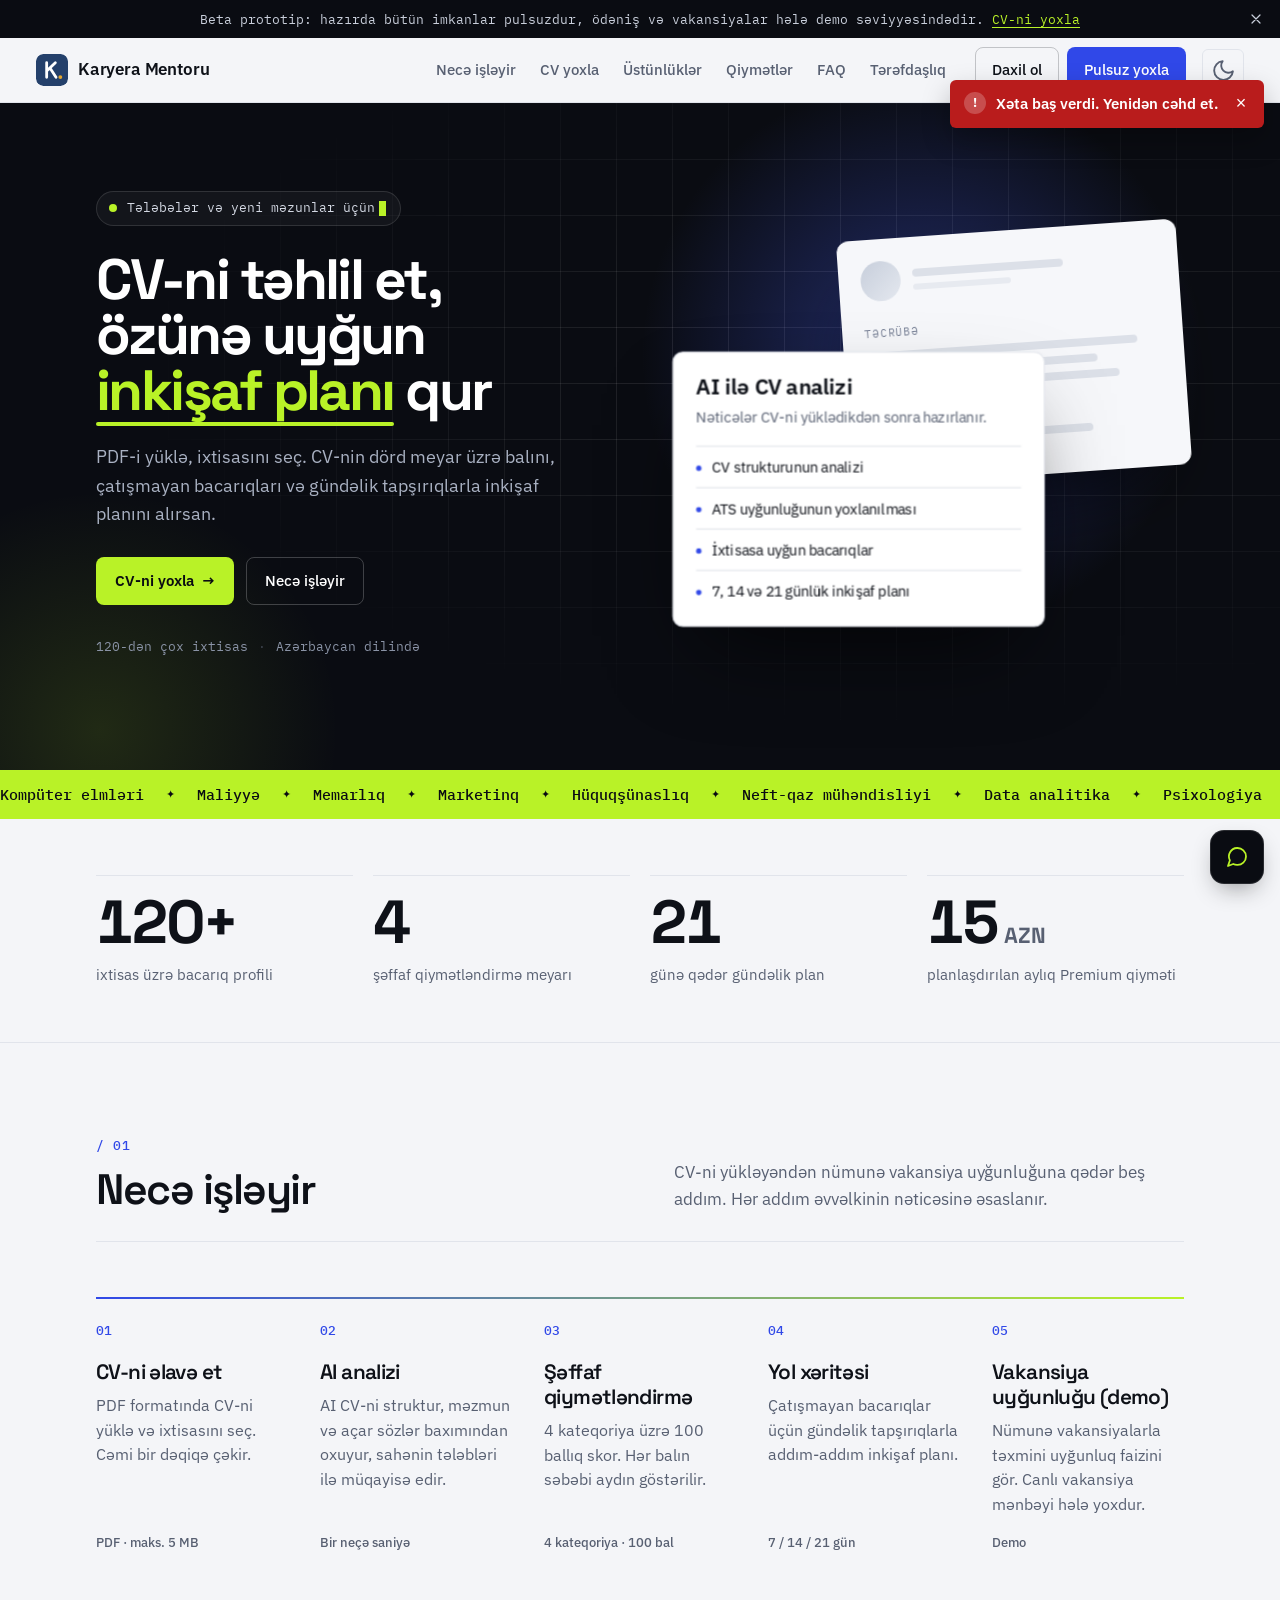
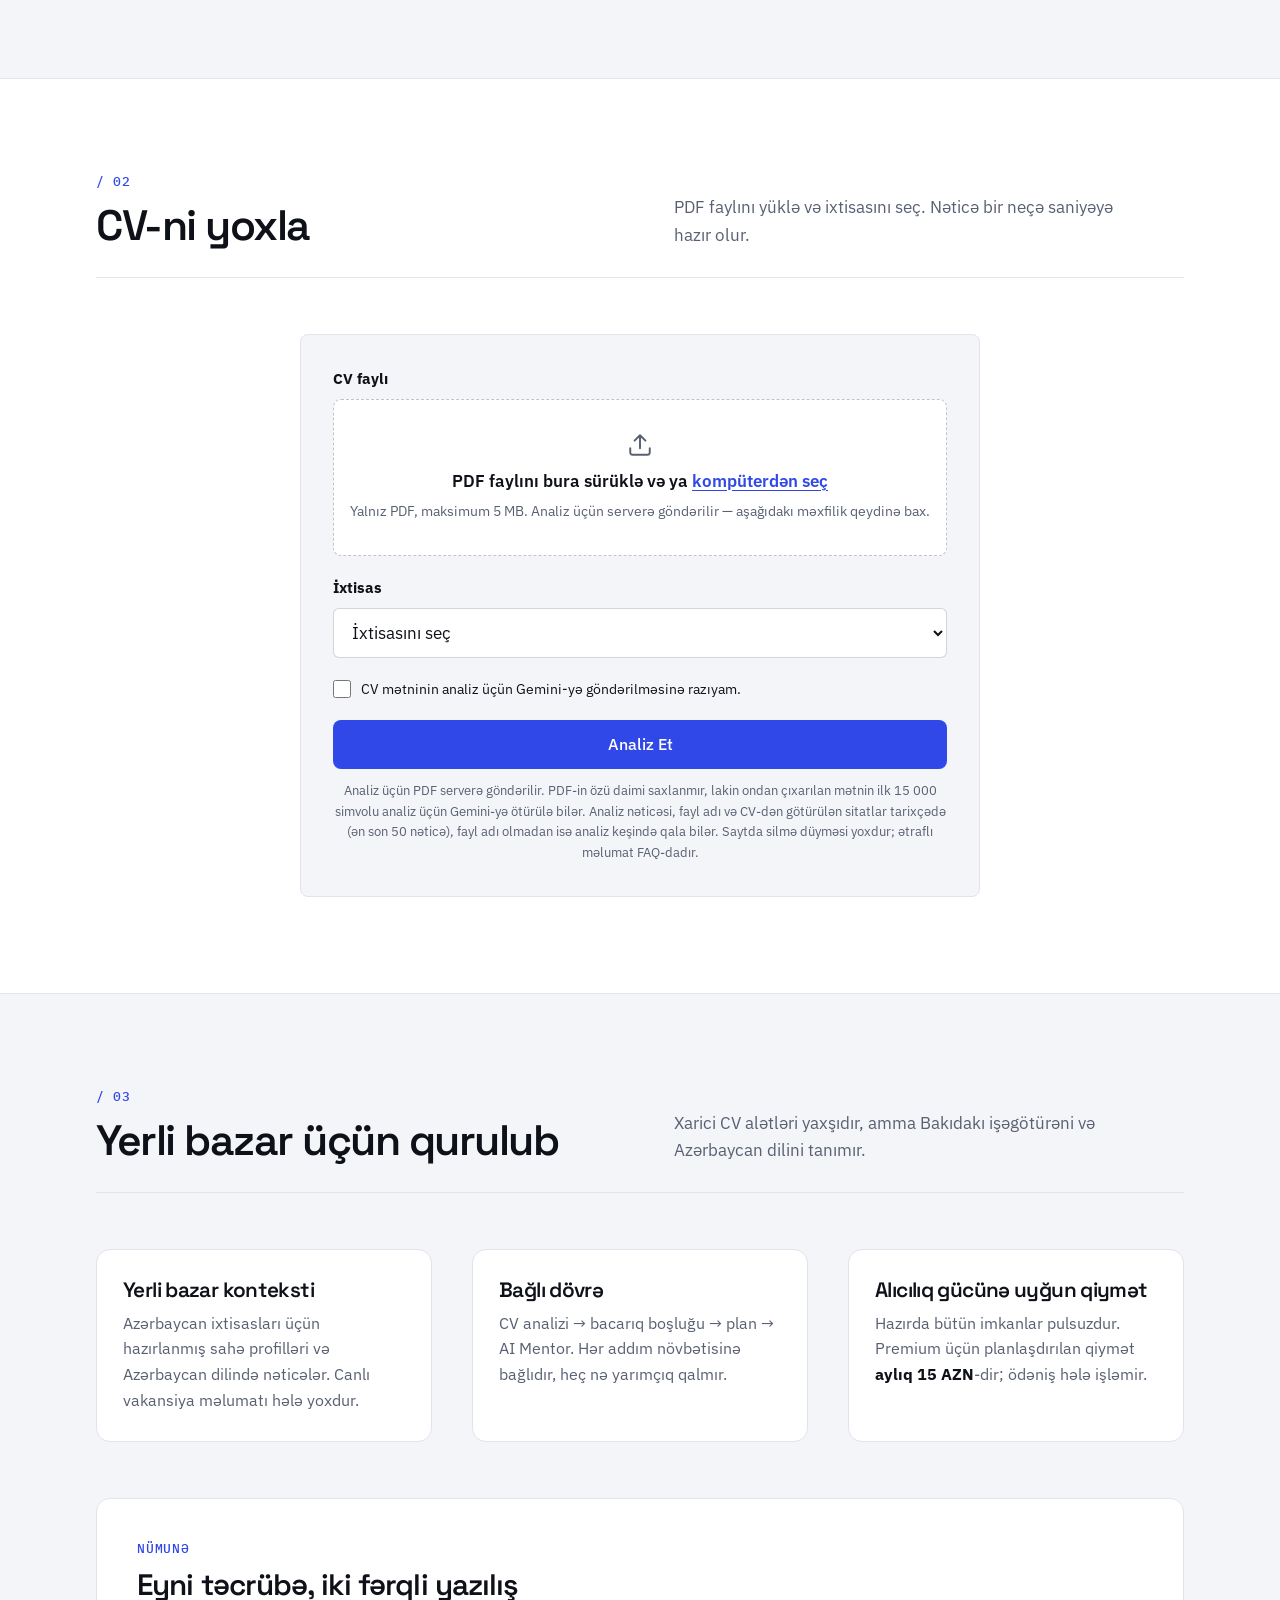
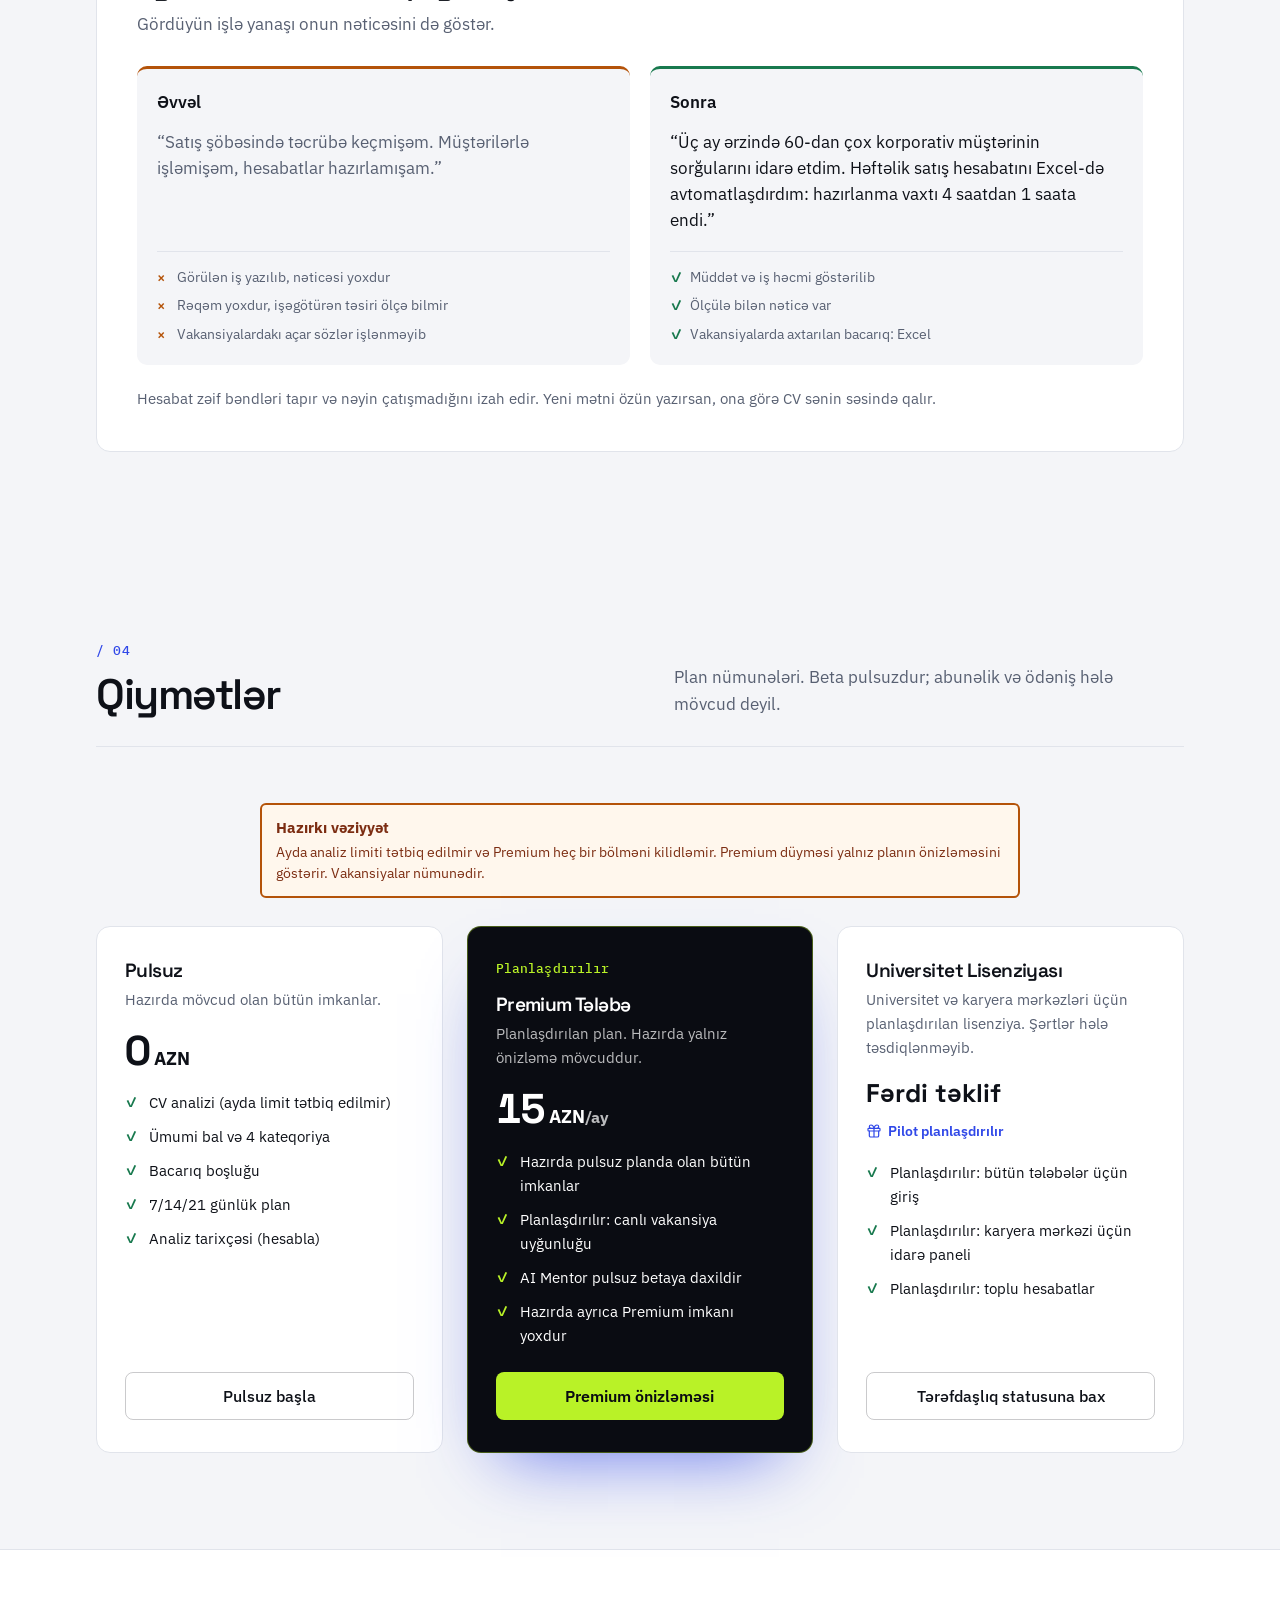
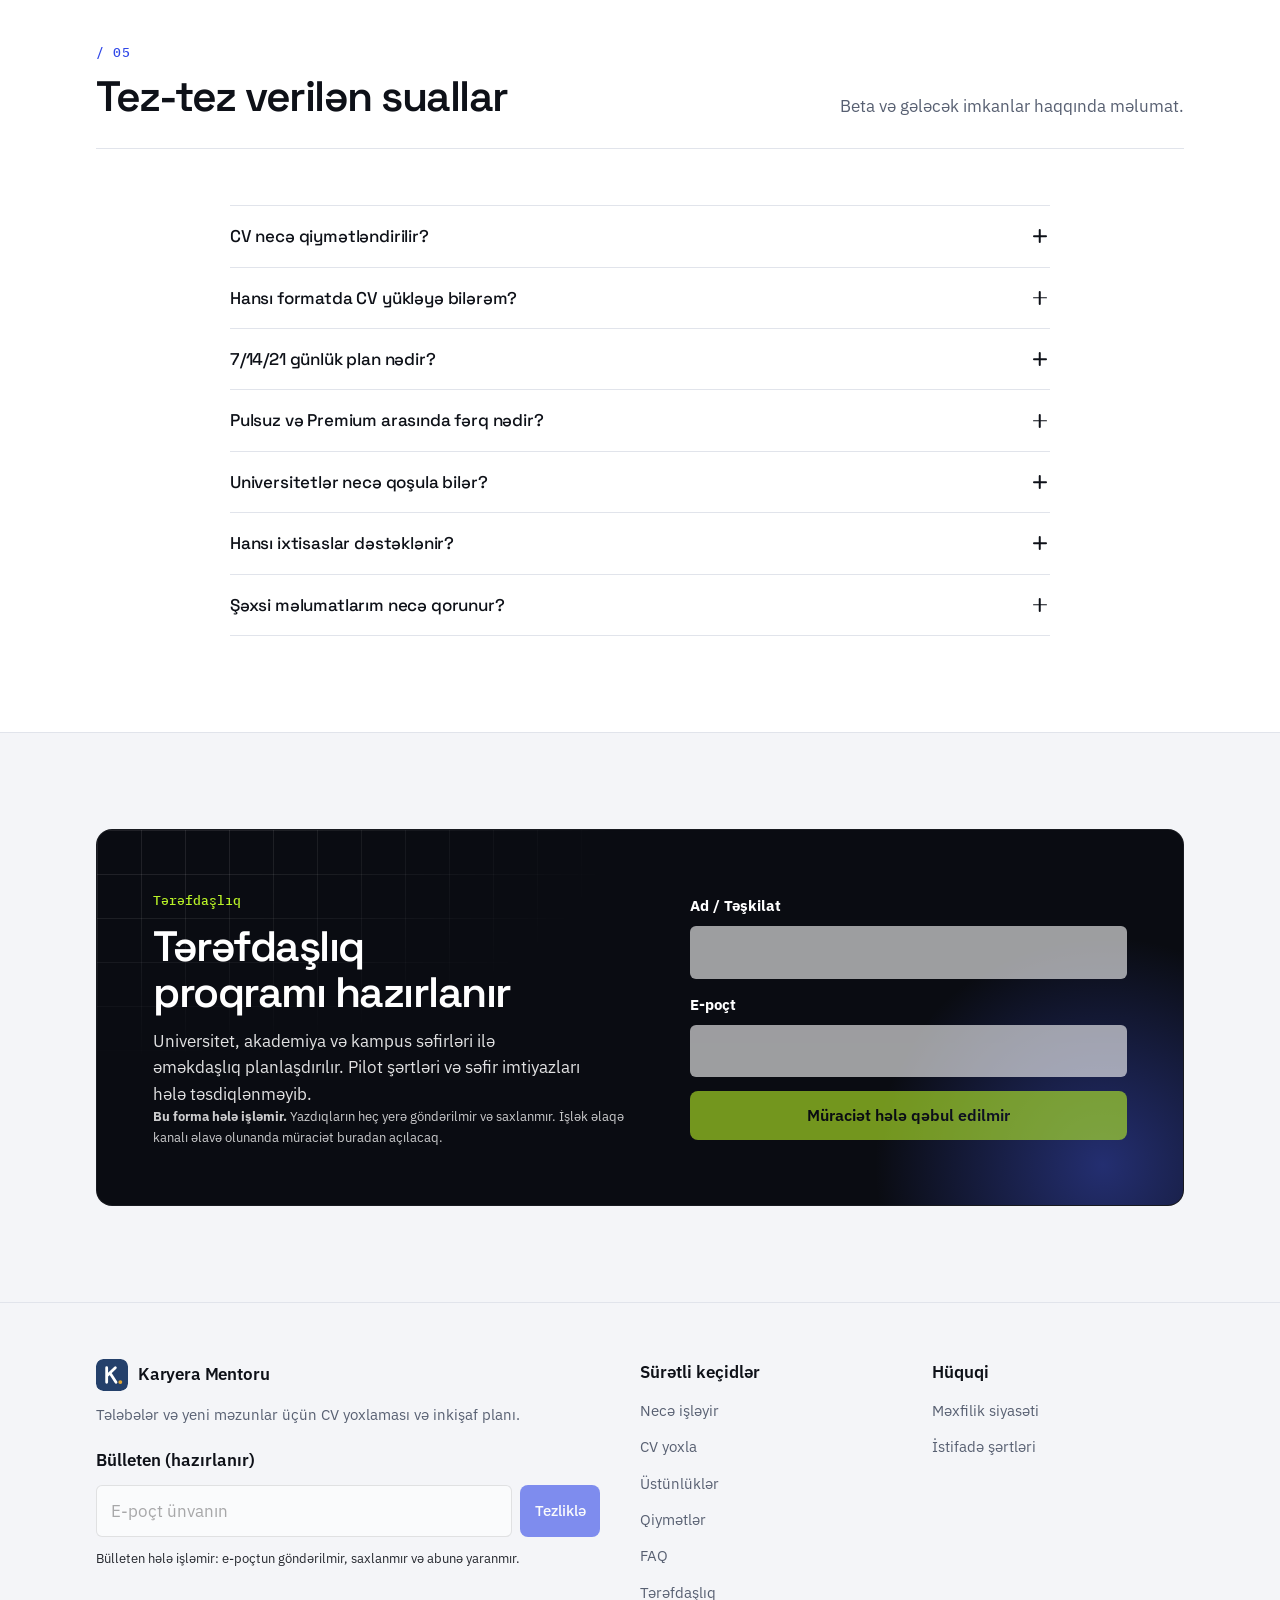
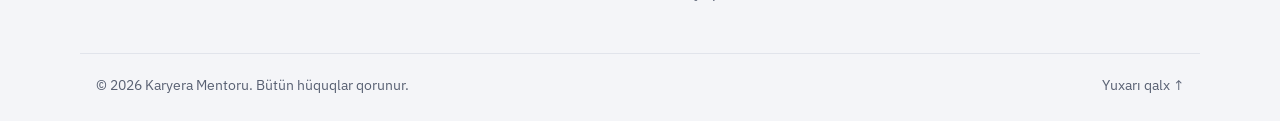
==== commit 67060596: "Restore accessible layered homepage parallax" ====
--- a/dizayn/index.html
+++ b/dizayn/index.html
@@ -266,7 +266,6 @@
               <li>İxtisasa uyğun bacarıqlar</li>
               <li>7, 14 və 21 günlük inkişaf planı</li>
             </ul>
-            <a href="#cv-yoxla" class="btn btn-primary btn-arrow">CV-ni yoxla <span class="arrow" aria-hidden="true">→</span></a>
           </article>
         </div>
       </div>
--- a/dizayn/css/style.css
+++ b/dizayn/css/style.css
@@ -4483,8 +4483,8 @@
   justify-self: start;
   align-self: start;
   z-index: 2;
-  width: min(94%, 380px);
-  margin: 124px 0 0;
+  width: min(94%, 360px);
+  margin: clamp(96px, 27vw, 124px) 0 0;
   border-radius: 10px;
   color: var(--text);
   box-shadow: 0 40px 90px -30px rgba(0, 0, 0, 0.75);
@@ -4511,7 +4511,7 @@
 }
 
 .feature-preview-list {
-  margin: 16px 0 18px;
+  margin: 16px 0 0;
   padding: 0;
   border-top: 1px solid var(--border);
   list-style: none;
@@ -4524,6 +4524,11 @@
   padding: 8px 0;
   border-bottom: 1px solid var(--border);
   font-size: 0.9rem;
+}
+
+.feature-preview-list li:last-child {
+  border-bottom: 0;
+  padding-bottom: 0;
 }
 
 .feature-preview-list li::before {
